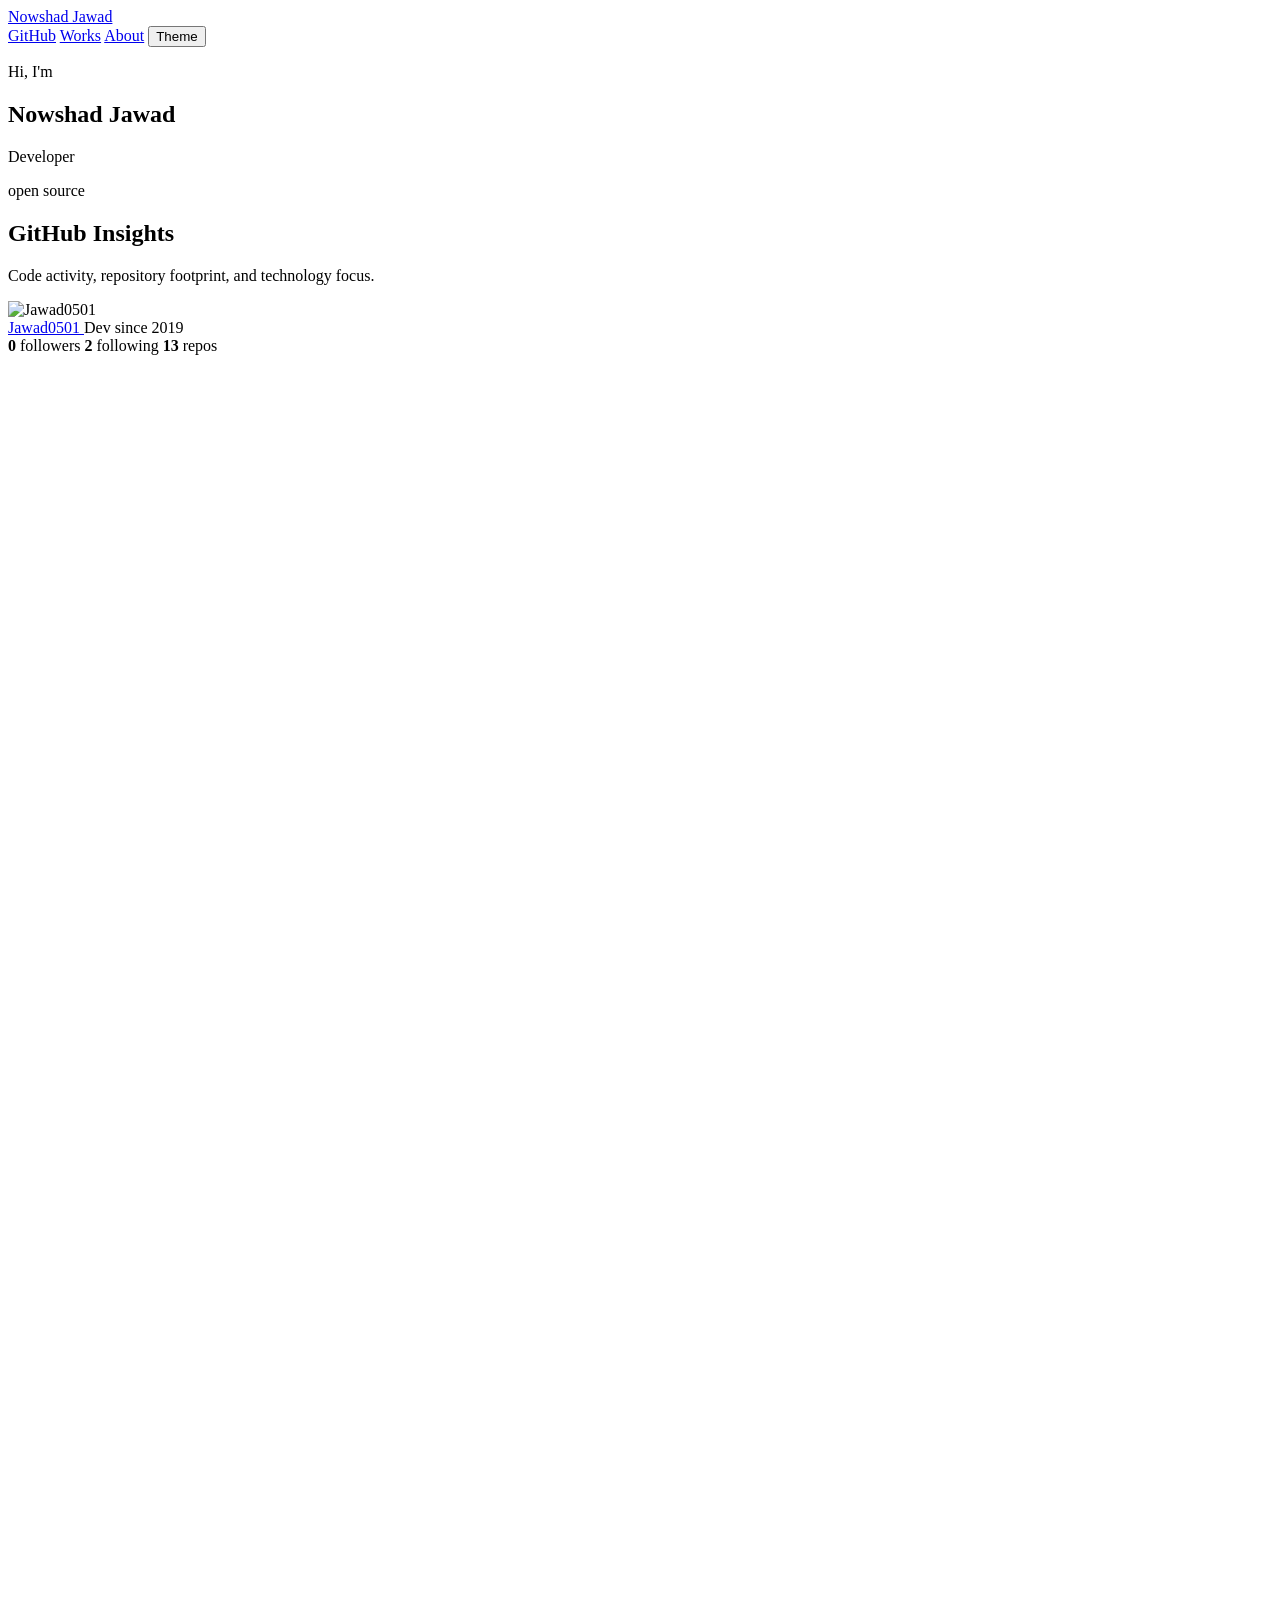
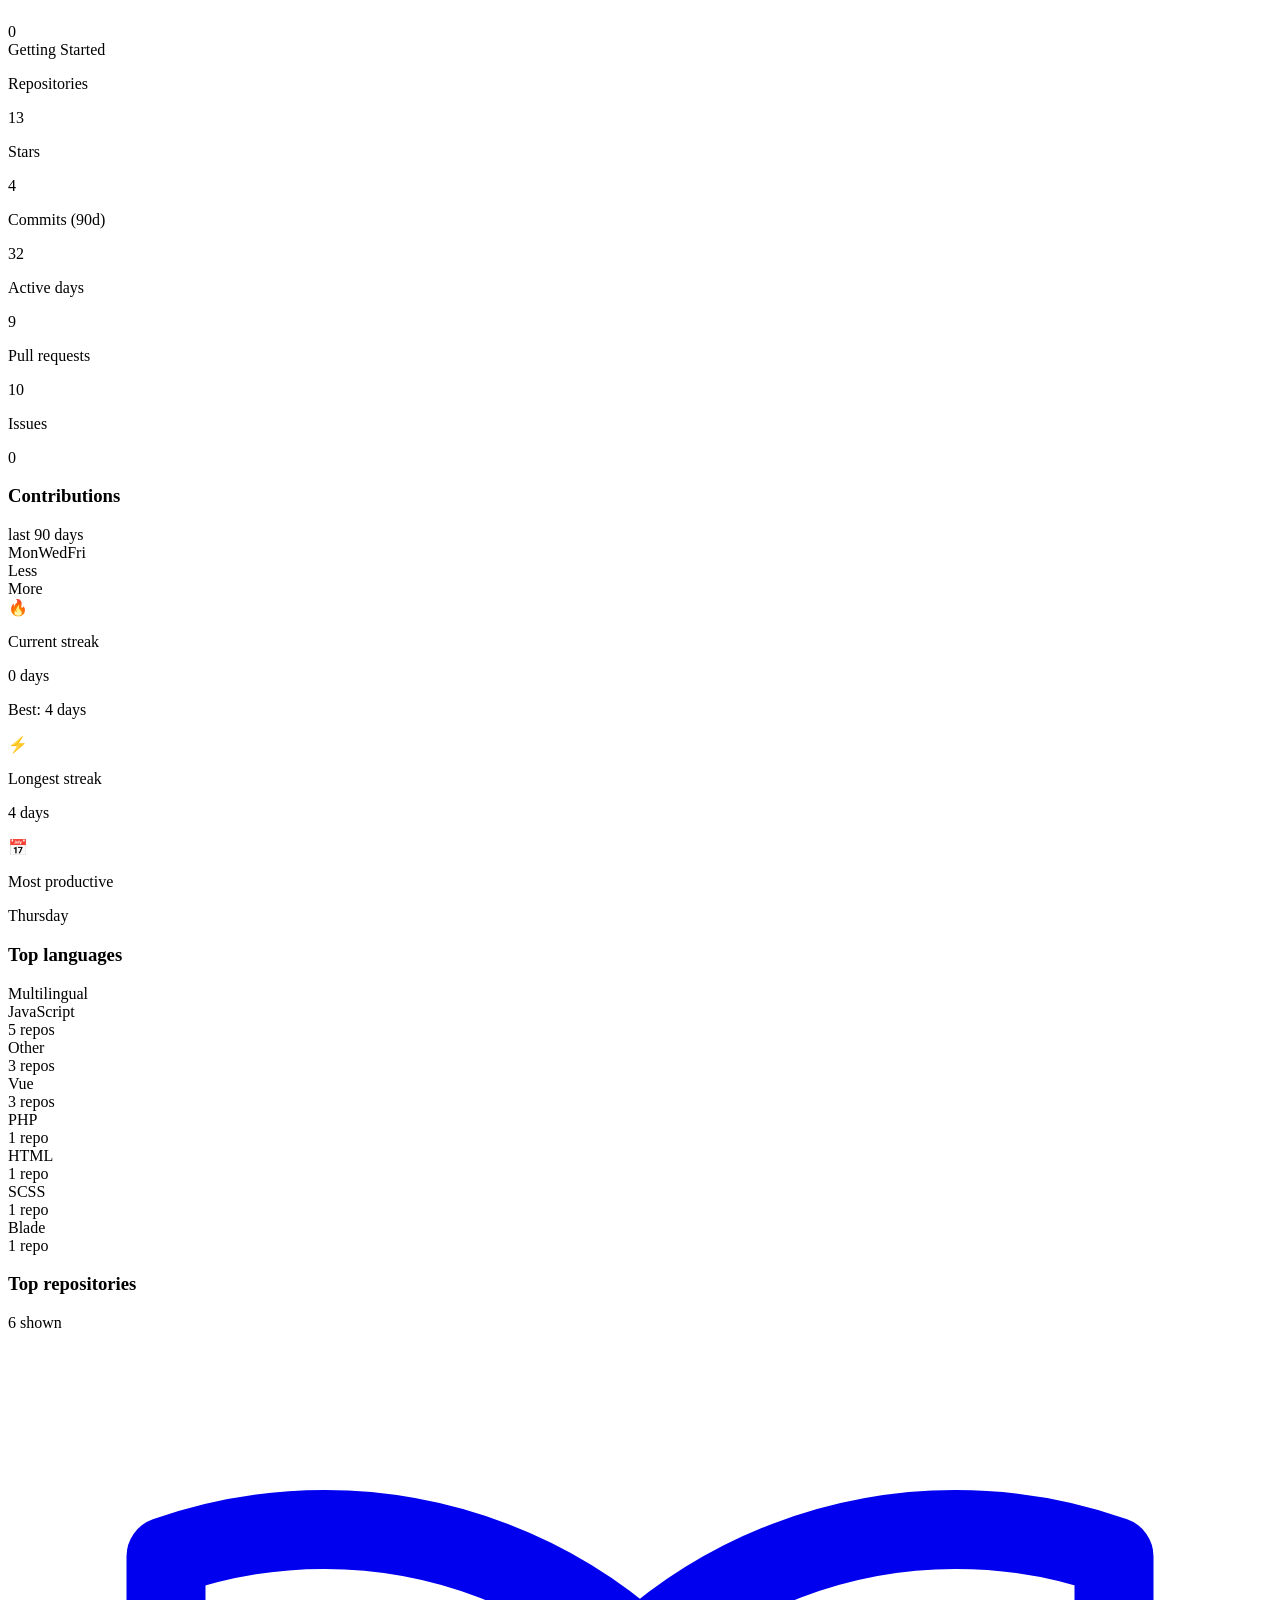
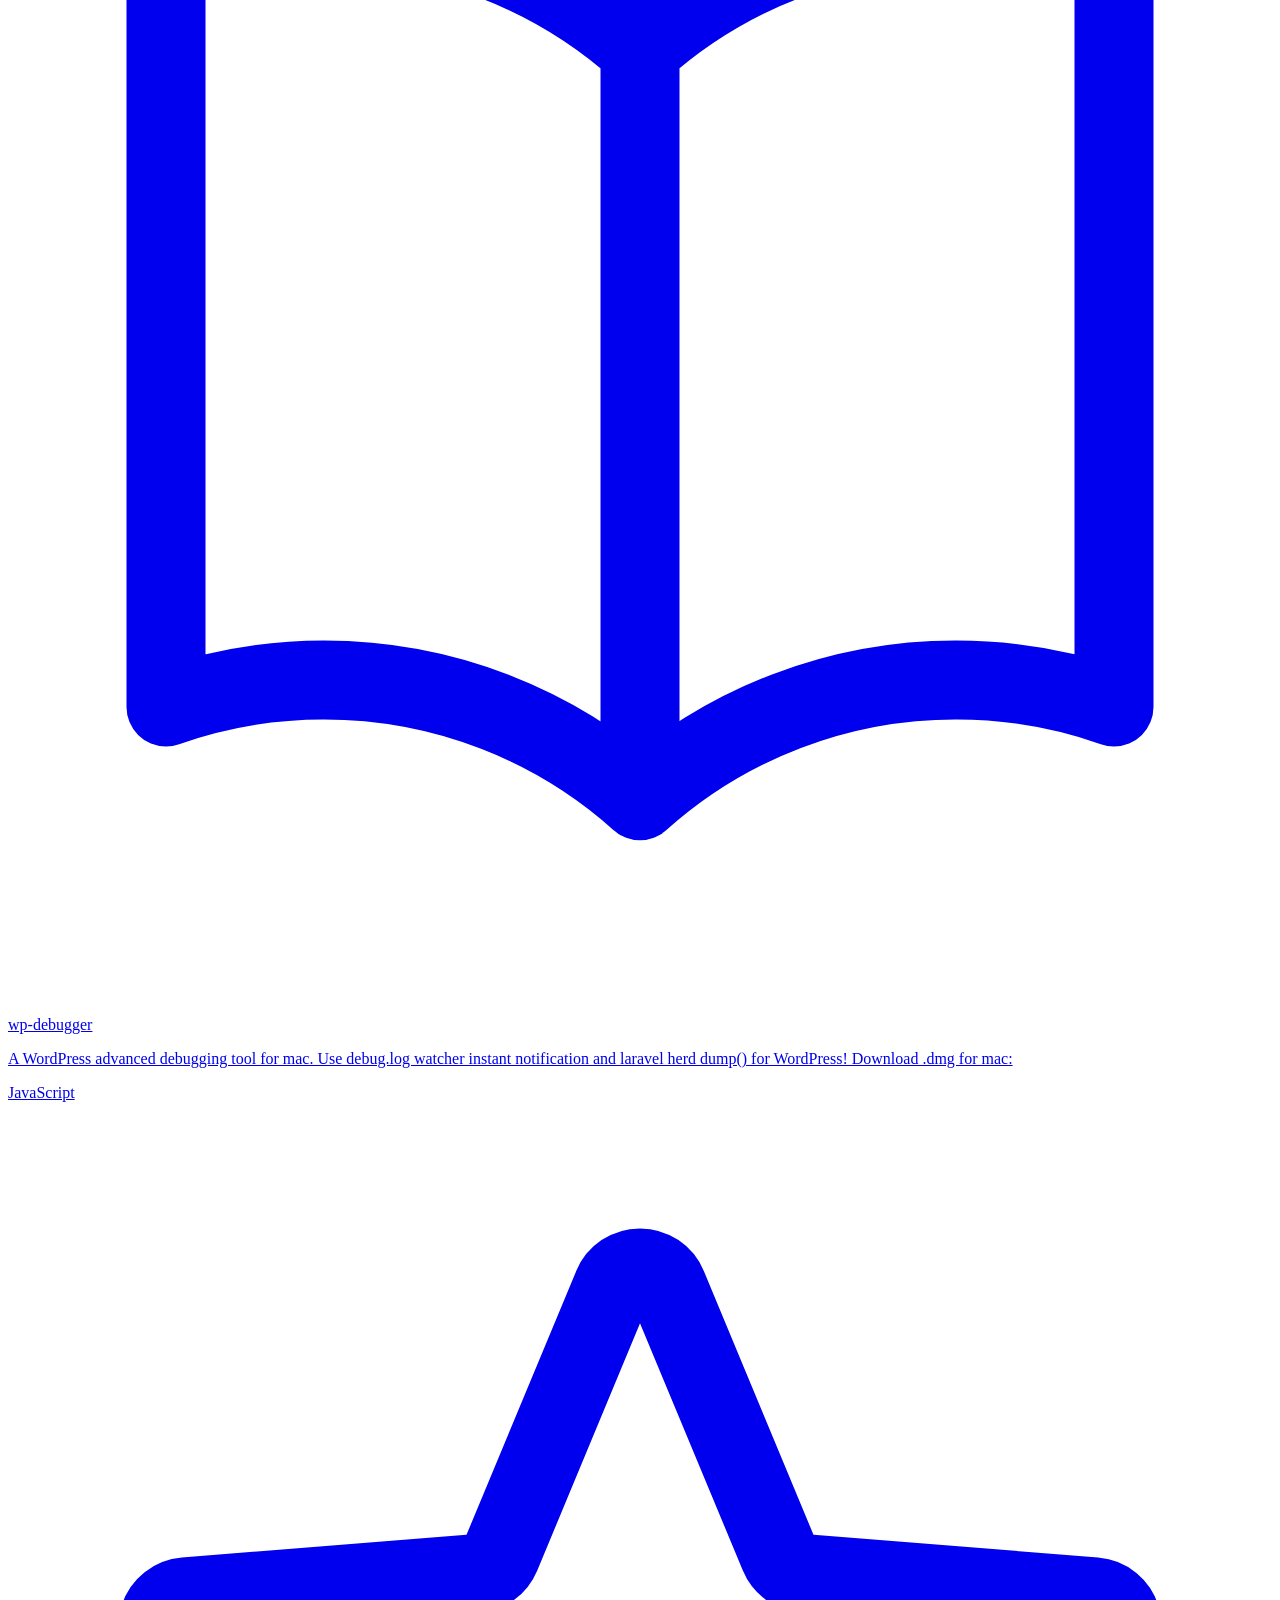
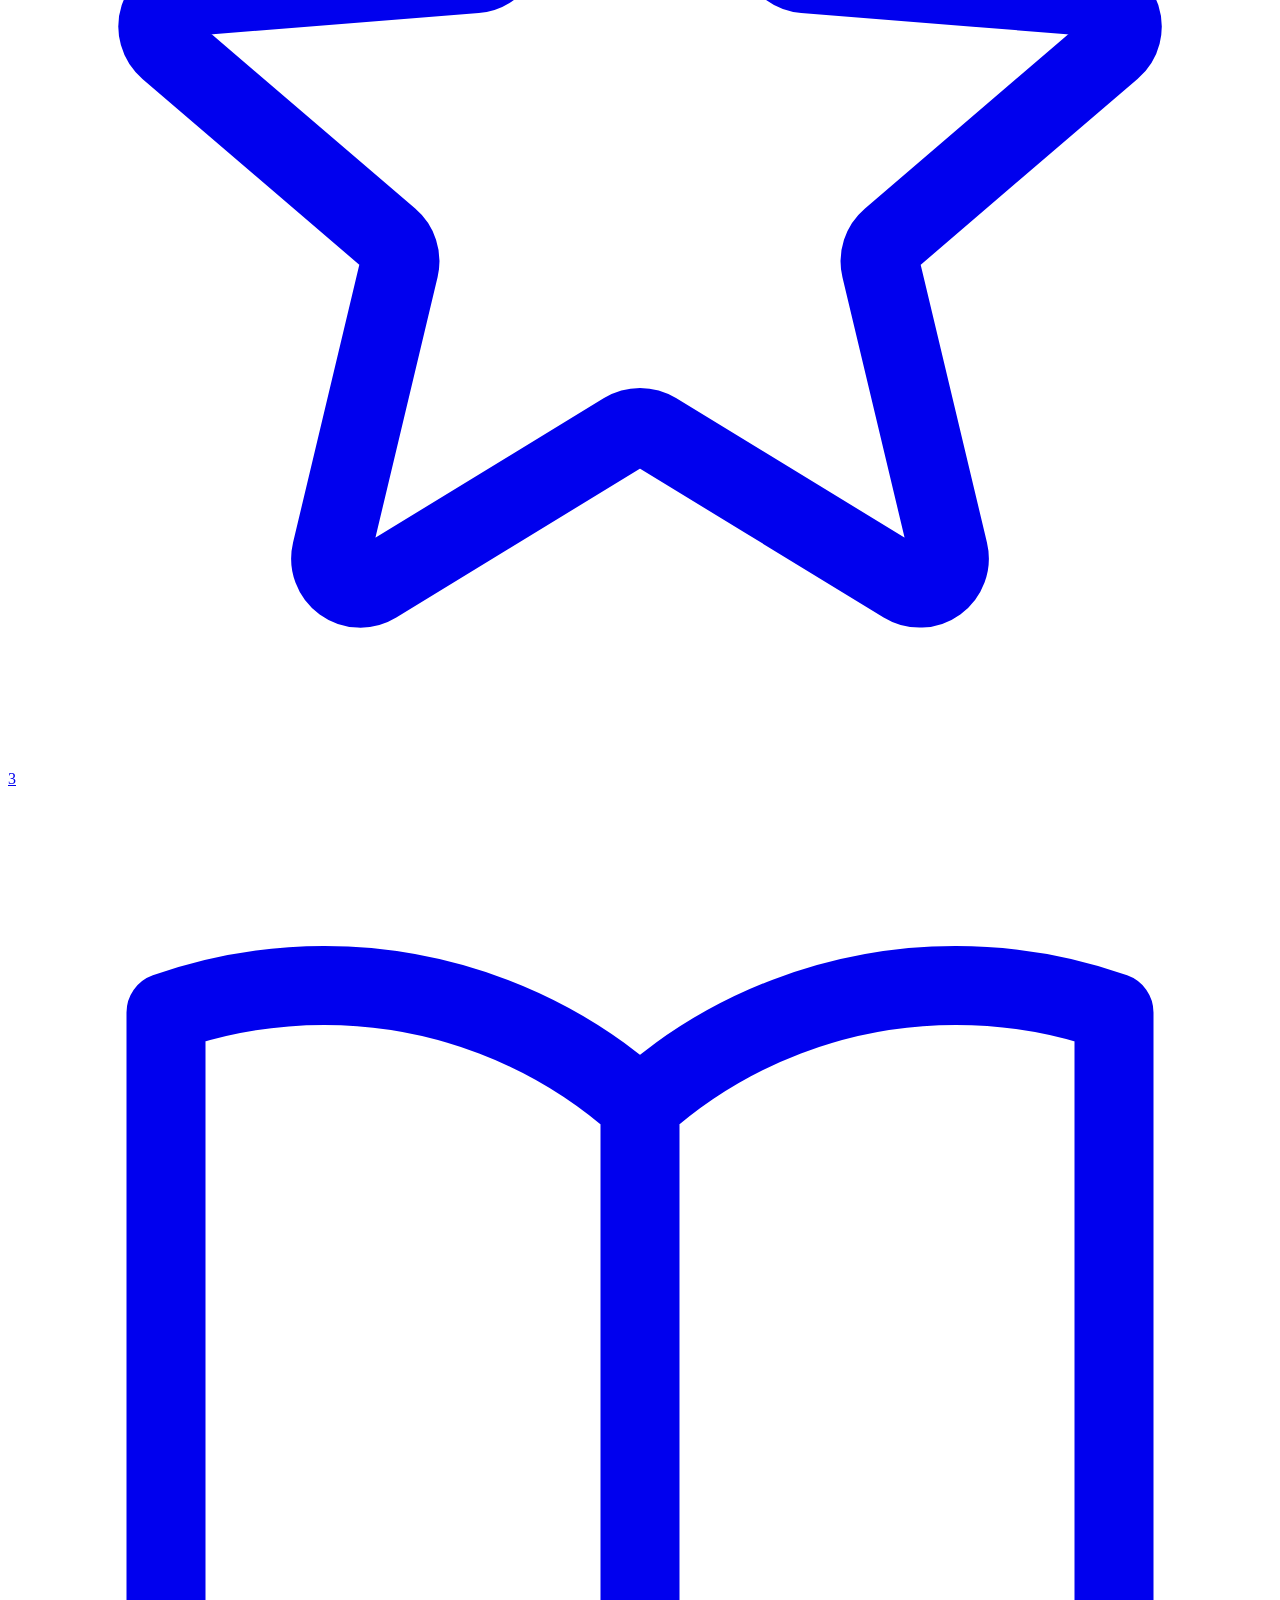
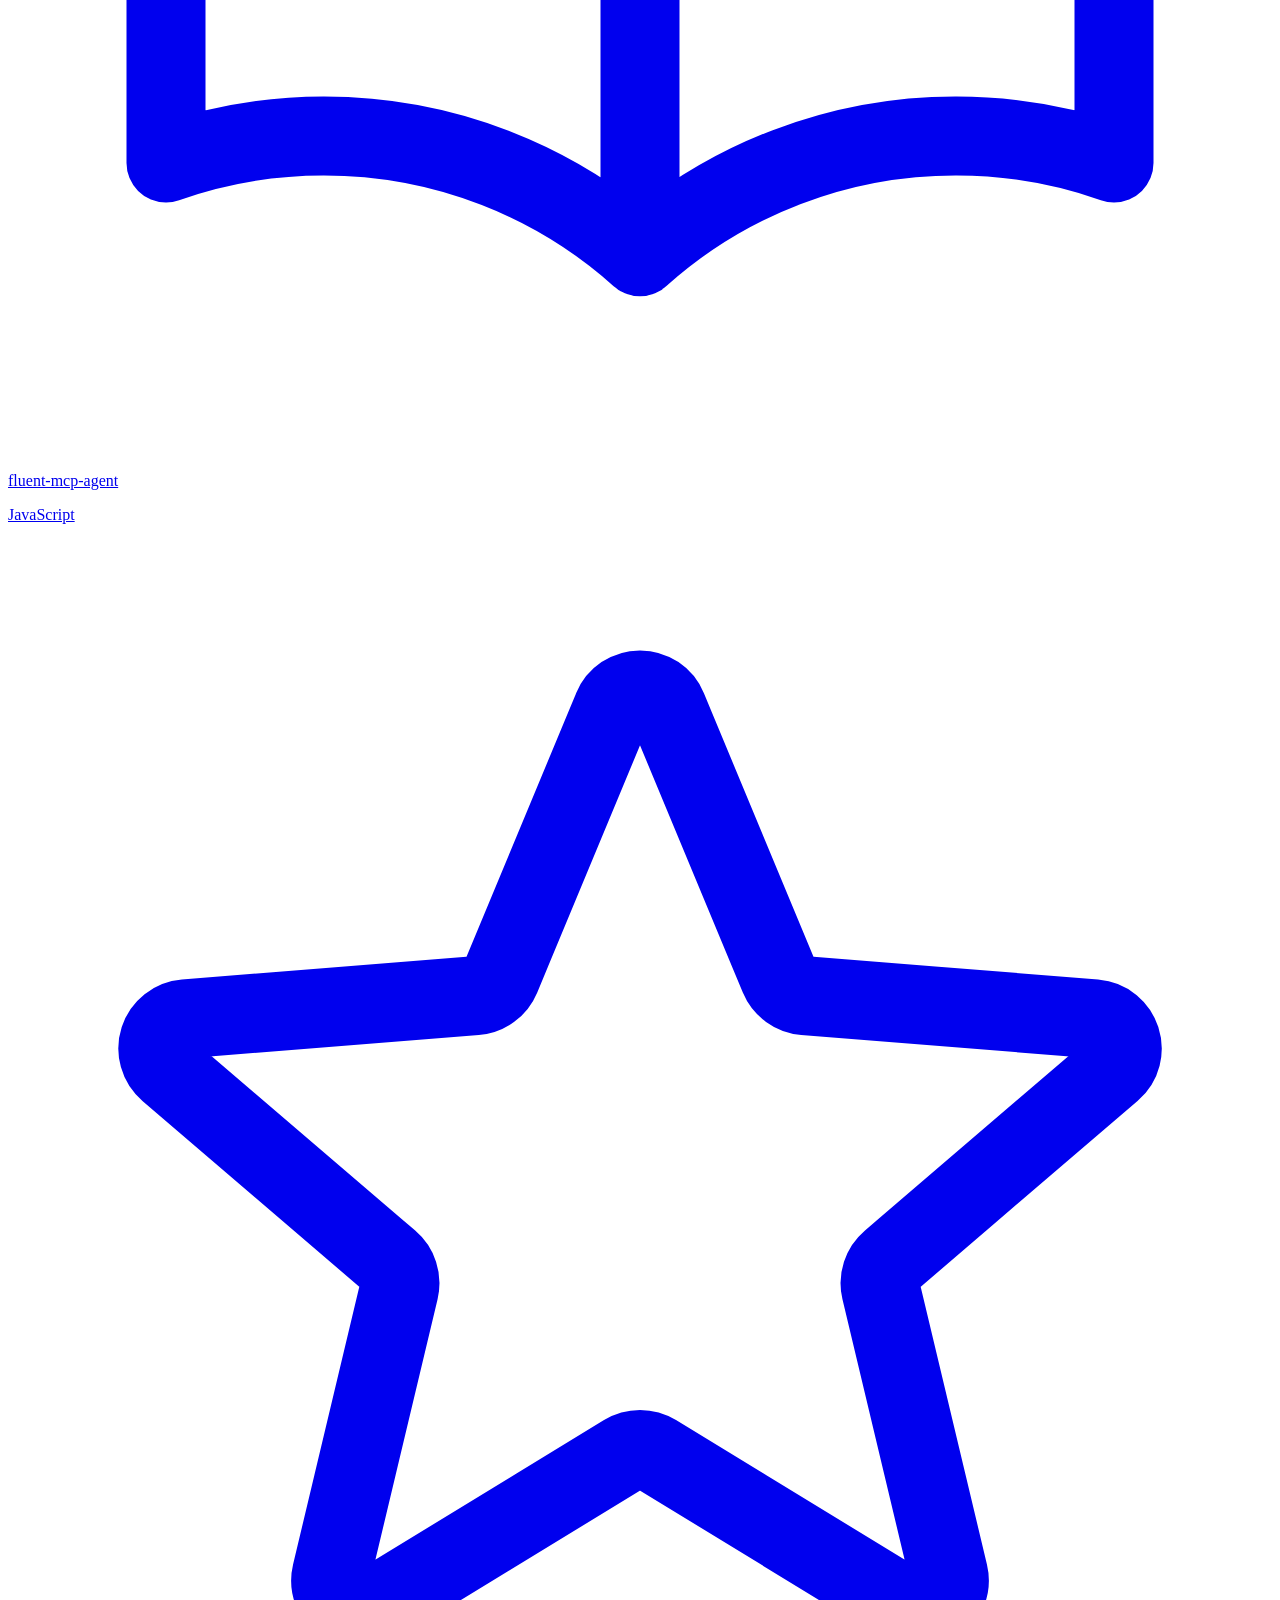
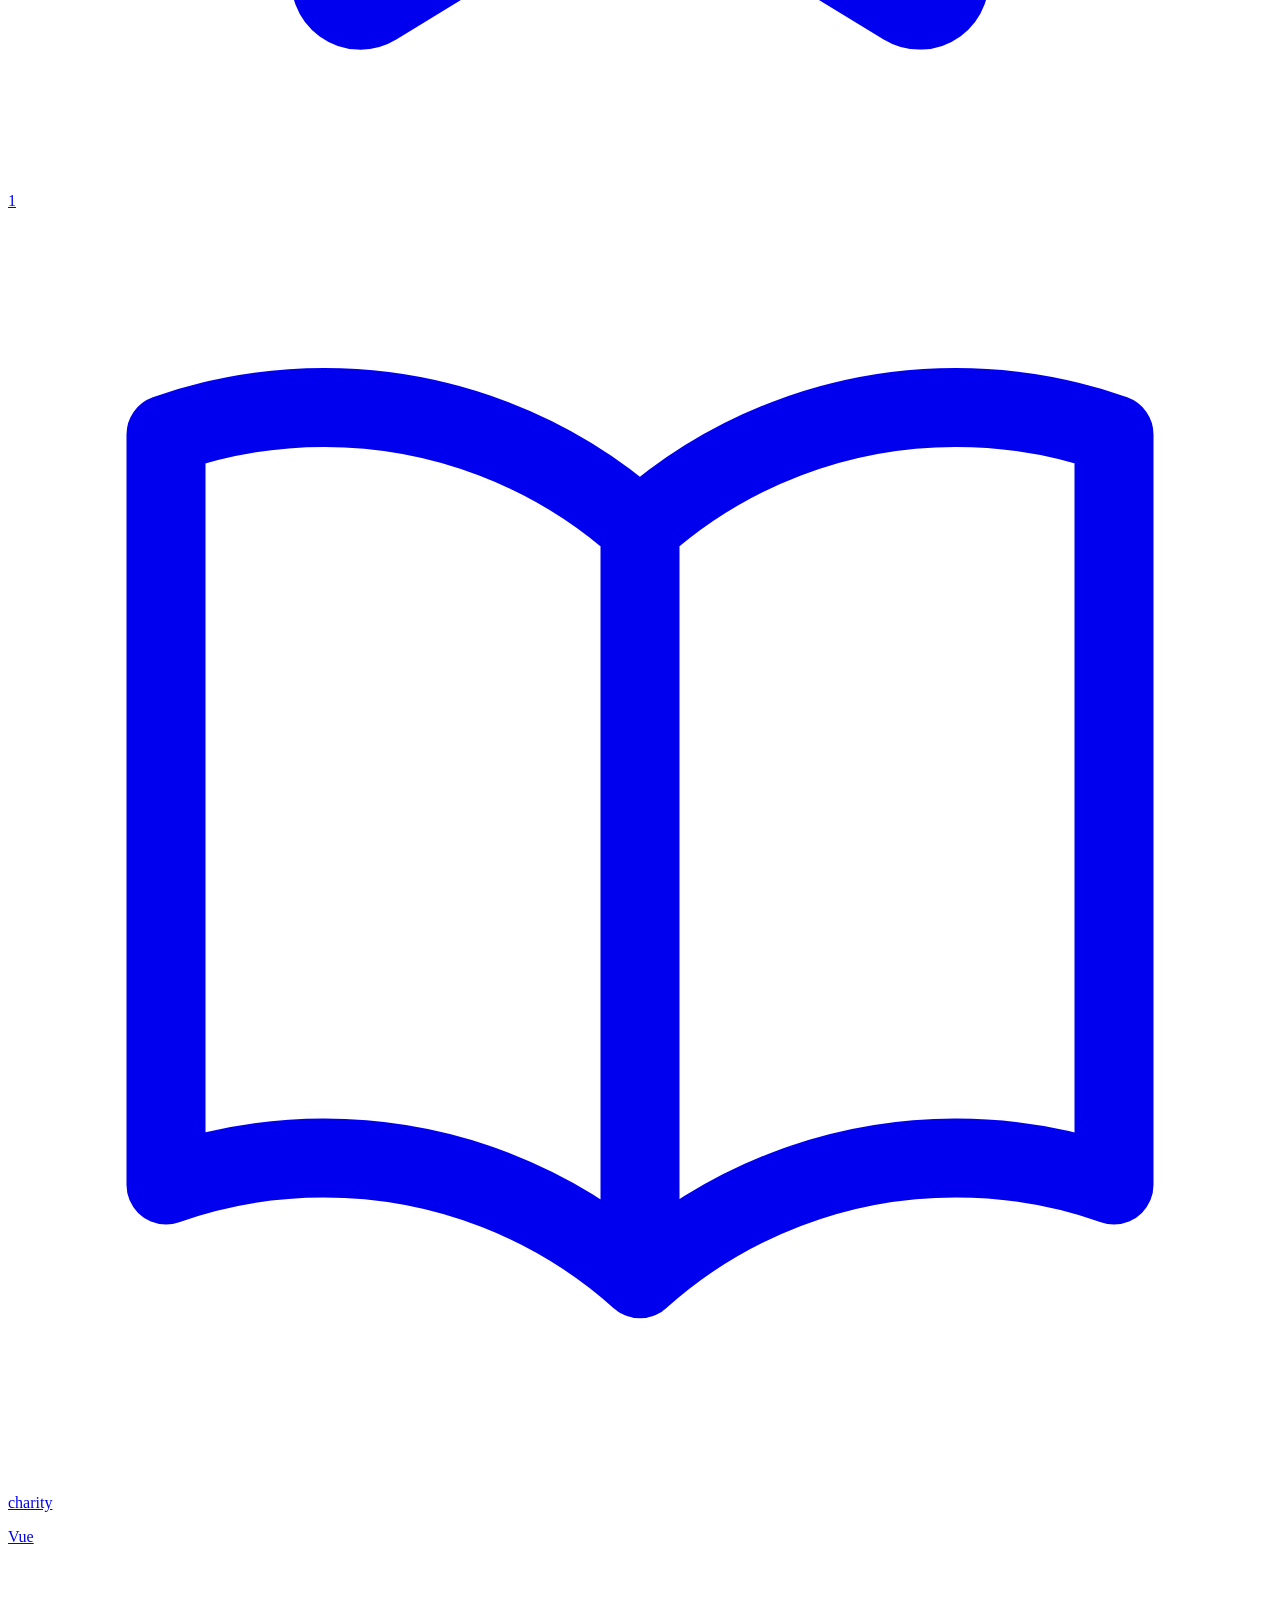
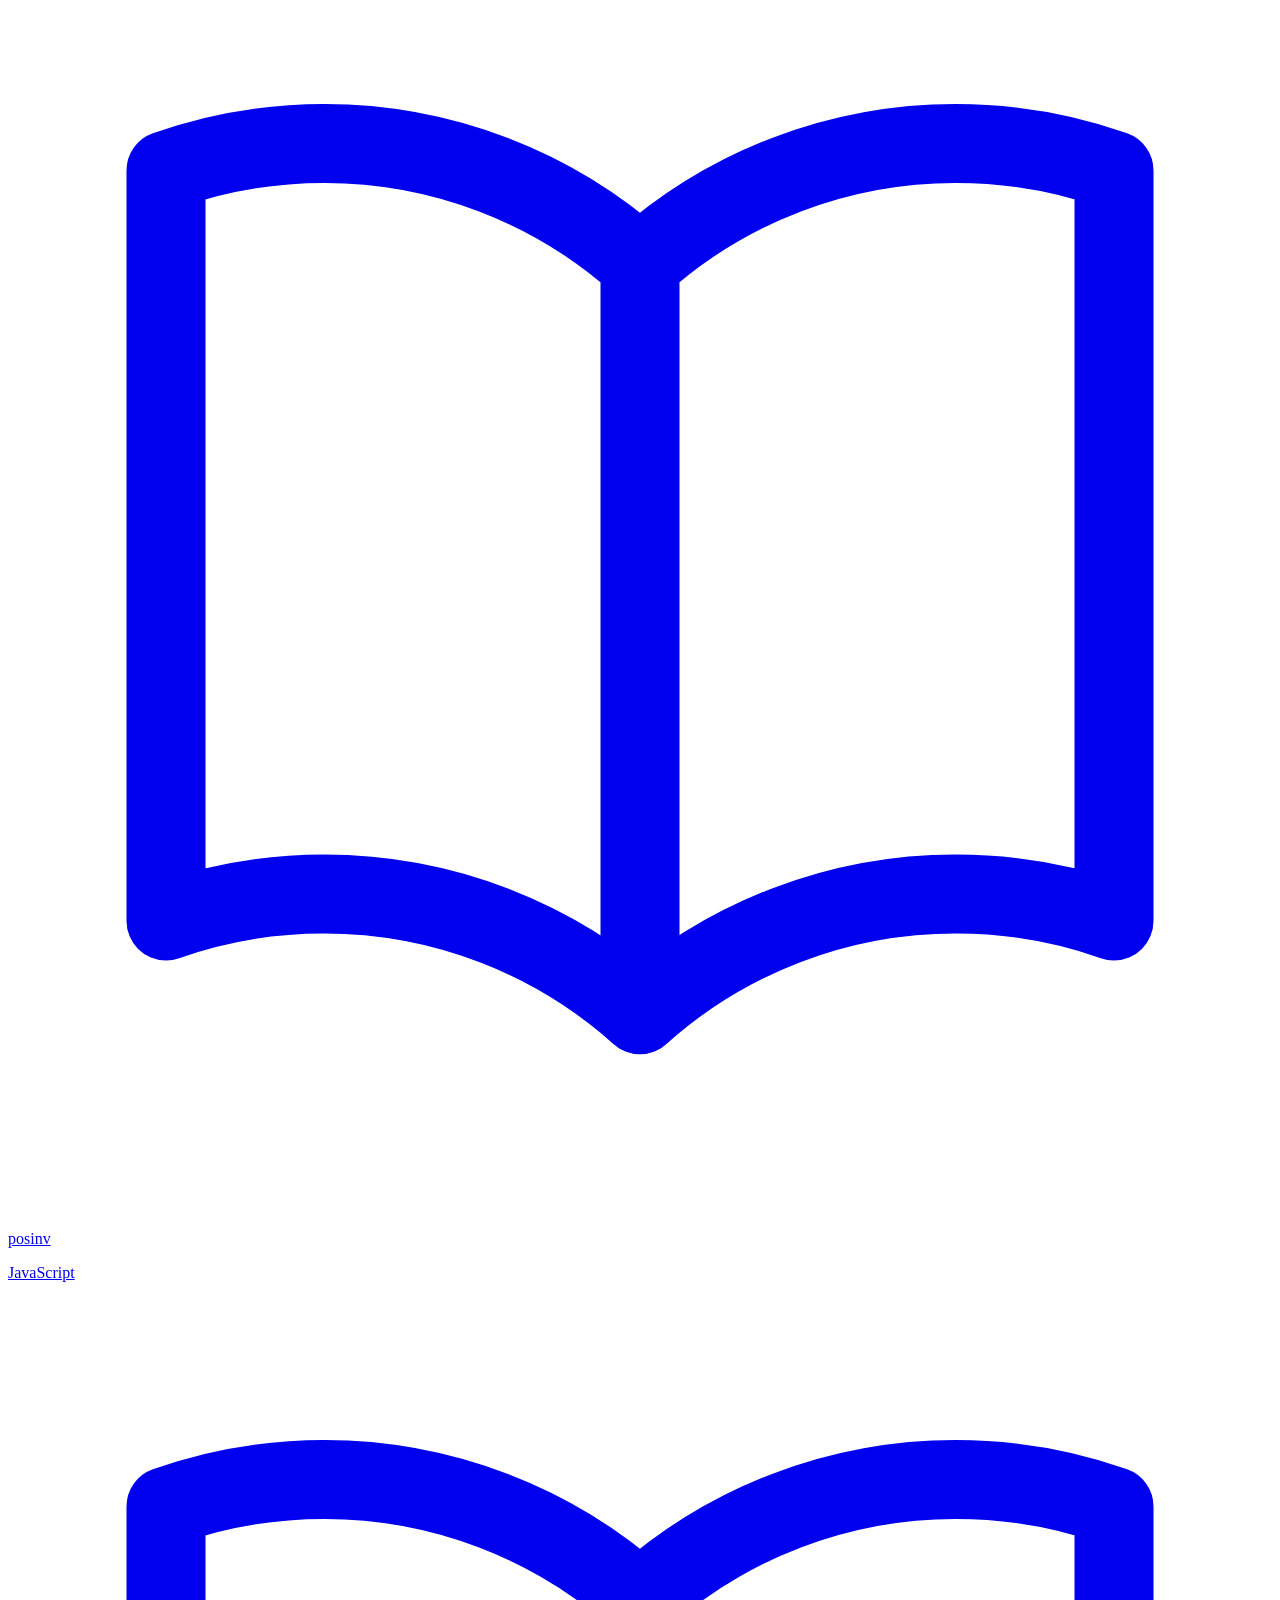
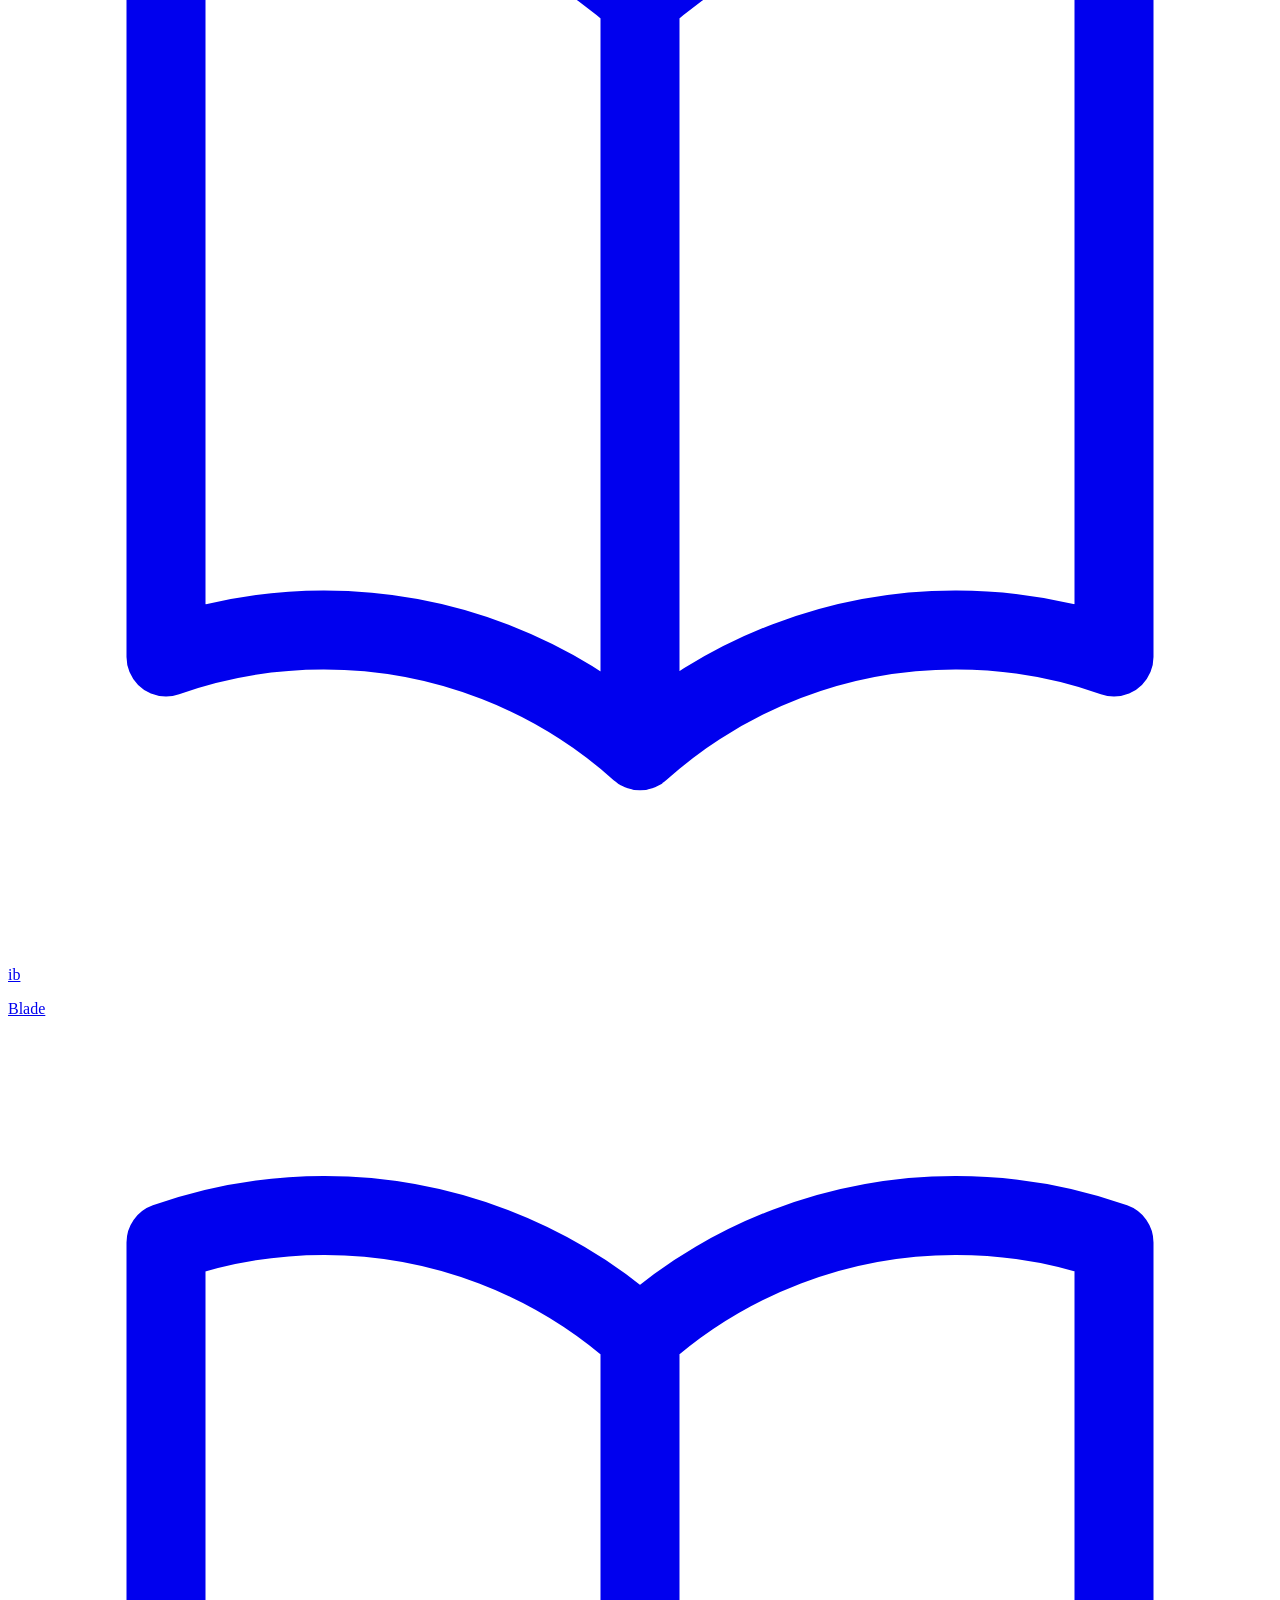
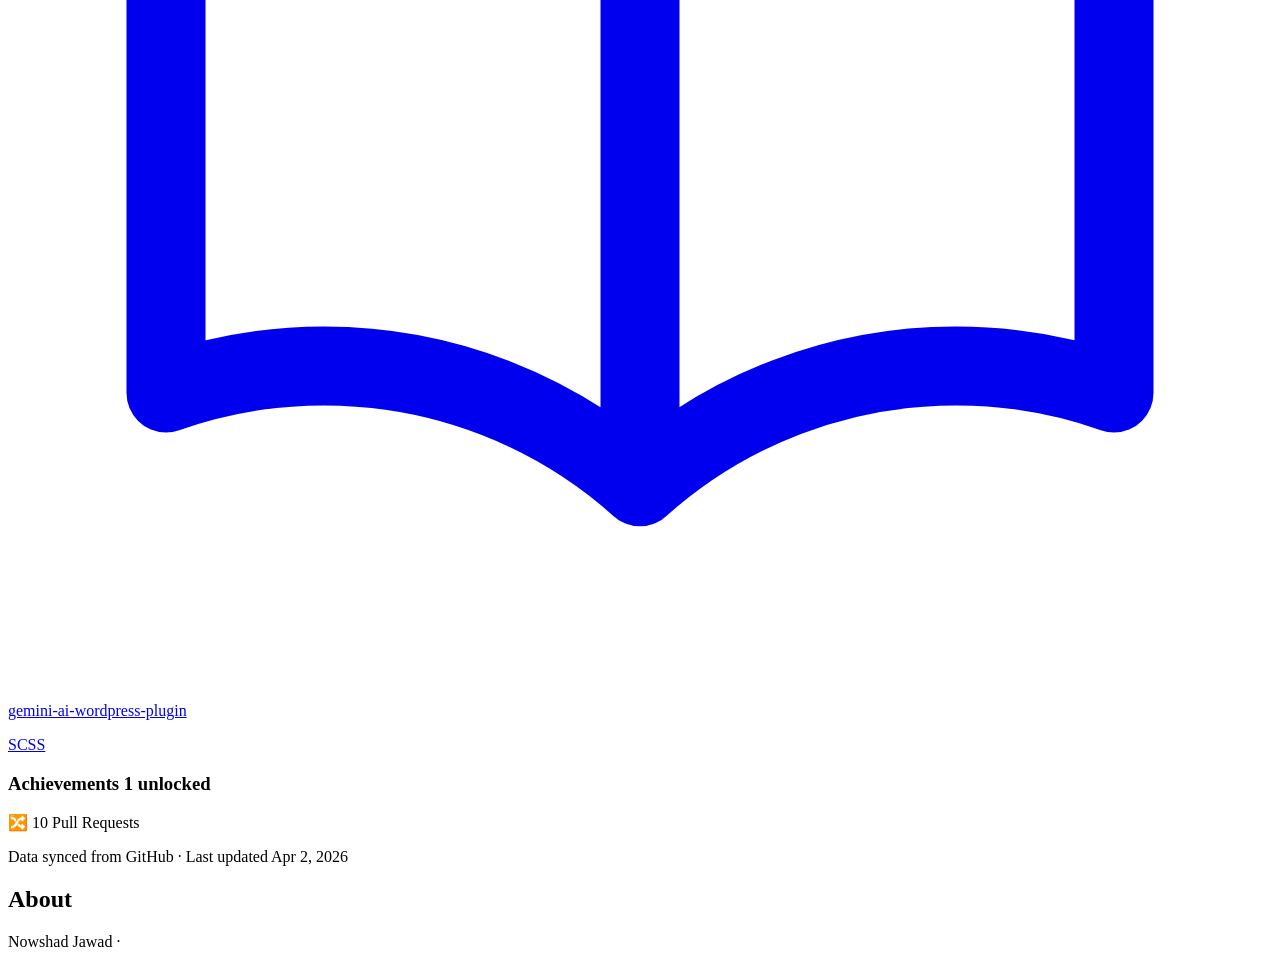
==== index.html @ ad48bcc2 "Update portfolio static export" ====
<!DOCTYPE html>
<html lang="en" class="h-full">
<head>
    <meta charset="utf-8">
    <meta name="viewport" content="width=device-width, initial-scale=1">
    <title>Nowshad Jawad — Portfolio</title>
    <meta name="description" content="">
    <link rel="preconnect" href="https://fonts.googleapis.com">
    <link rel="preconnect" href="https://fonts.gstatic.com" crossorigin>
    <link href="https://fonts.googleapis.com/css2?family=Inter:wght@400;500;600;700&family=Plus+Jakarta+Sans:wght@600;700;800&display=swap" rel="stylesheet">
    <link rel="preload" as="style" href="http://portfolio.test/build/assets/app-CIQ8ex7H.css" /><link rel="modulepreload" href="http://portfolio.test/build/assets/app-B-rOXCnw.js" /><link rel="stylesheet" href="http://portfolio.test/build/assets/app-CIQ8ex7H.css" /><script type="module" src="http://portfolio.test/build/assets/app-B-rOXCnw.js"></script></head>
<body class="min-h-full bg-background text-text-primary antialiased">
    
    <header class="sticky top-0 z-50 border-b border-border-light/80 bg-white/90 backdrop-blur dark:border-slate-800 dark:bg-slate-900/90">
        <div class="section-container flex items-center justify-between py-4">
            <a href="index.html" class="font-heading font-semibold text-text-primary dark:text-slate-100">Nowshad Jawad</a>
            <nav class="flex flex-wrap items-center justify-end gap-3 sm:gap-5 text-sm font-medium">
                                    <a href="#github" class="text-text-secondary transition-colors hover:text-primary dark:text-slate-400 dark:hover:text-primary-light">GitHub</a>
                                <a href="works.html" class="text-text-secondary transition-colors hover:text-primary dark:text-slate-400 dark:hover:text-primary-light">Works</a>
                <a href="#about" class="text-text-secondary transition-colors hover:text-primary dark:text-slate-400 dark:hover:text-primary-light">About</a>
                                <button type="button" data-theme-toggle class="rounded-lg border border-border-light px-2.5 py-1.5 text-xs font-medium text-text-secondary transition-colors hover:border-primary/40 hover:text-primary dark:border-slate-700 dark:text-slate-400">Theme</button>
            </nav>
        </div>
    </header>

    <main>
        
        <section class="section-padding section-container text-center">
            <p class="mono-label uppercase tracking-widest text-primary">Hi, I&#039;m</p>
            <h1 class="page-heading mt-3">
                Nowshad
                <span class="gradient-text">Jawad</span>
            </h1>
            <p class="mt-4 text-lg text-text-secondary dark:text-slate-300 md:text-xl"></p>
            <p class="page-subheading mx-auto mt-4">Developer</p>
        </section>

        
        
        
                <section id="github" class="section-dim">
            <div class="section-container py-16 md:py-24 space-y-8">
                
                <div class="flex items-center gap-3 mb-2">
                    <span class="h-px flex-1 max-w-8 bg-primary"></span>
                    <span class="mono-label uppercase tracking-widest text-primary font-medium">open source</span>
                </div>
                <div class="mb-4">
                    <h2 class="font-heading text-3xl md:text-4xl font-bold text-text-primary dark:text-white tracking-tight">GitHub Insights</h2>
                    <p class="mt-2 text-text-secondary dark:text-slate-400 text-base max-w-2xl leading-relaxed">
                        Code activity, repository footprint, and technology focus.
                    </p>
                </div>

                
                                    <div class="card">
                        <div class="flex flex-col sm:flex-row items-start gap-6">
    <div class="flex items-start gap-5 flex-1 min-w-0">
                    <img src="https://avatars.githubusercontent.com/u/59194549?v=4" alt="Jawad0501"
                 class="w-20 h-20 rounded-2xl ring-2 ring-border-light dark:ring-slate-700 object-cover shrink-0">
                <div class="min-w-0 flex-1">
            <div class="flex items-center gap-3 flex-wrap">
                <a href="https://github.com/Jawad0501" target="_blank" rel="noopener noreferrer"
                   class="font-heading text-xl font-bold text-text-primary dark:text-white hover:text-primary dark:hover:text-primary-light transition-colors">
                    Jawad0501
                </a>
                                    <span class="badge bg-background-secondary dark:bg-slate-800 border border-border-light dark:border-slate-700 text-text-muted font-mono">
                        Dev since 2019
                    </span>
                            </div>
                        <div class="flex flex-wrap items-center gap-4 mt-3 text-sm text-text-secondary dark:text-slate-400">
                <span><strong class="text-text-primary dark:text-white">0</strong> followers</span>
                <span><strong class="text-text-primary dark:text-white">2</strong> following</span>
                <span><strong class="text-text-primary dark:text-white">13</strong> repos</span>
            </div>
        </div>
    </div>

    
            <div class="shrink-0 flex flex-col items-center text-center">
            <div class="relative w-20 h-20" x-data="devScoreRing(6)">
                <svg class="w-20 h-20 -rotate-90" viewBox="0 0 80 80">
                    <circle cx="40" cy="40" r="34" fill="none" stroke-width="5" class="stroke-slate-200 dark:stroke-slate-800" />
                    <circle cx="40" cy="40" r="34" fill="none" stroke-width="5"
                            stroke-linecap="round"
                            class="transition-all duration-1000 stroke-slate-400"
                            :stroke-dasharray="dashArray" />
                </svg>
                <div class="absolute inset-0 flex items-center justify-center">
                    <span class="font-heading text-lg font-bold text-slate-400" x-text="displayScore">0</span>
                </div>
            </div>
            <span class="text-[10px] font-semibold mt-1 text-text-muted">
                Getting Started
            </span>
        </div>
    </div>
                    </div>
                
                
                                    <div class="grid gap-3 grid-cols-2 sm:grid-cols-3 lg:grid-cols-6">
    <div class="stat-card">
        <p class="stat-label">Repositories</p>
        <p class="stat-value">13</p>
    </div>
    <div class="stat-card">
        <p class="stat-label">Stars</p>
        <p class="stat-value text-amber-500 dark:text-amber-400">4</p>
    </div>
    <div class="stat-card">
        <p class="stat-label">Commits (90d)</p>
        <p class="stat-value text-emerald-500 dark:text-emerald-400">32</p>
    </div>
    <div class="stat-card">
        <p class="stat-label">Active days</p>
        <p class="stat-value text-blue-500 dark:text-blue-400">9</p>
    </div>
    <div class="stat-card">
        <p class="stat-label">Pull requests</p>
        <p class="stat-value text-teal-500 dark:text-teal-400">10</p>
    </div>
    <div class="stat-card">
        <p class="stat-label">Issues</p>
        <p class="stat-value text-rose-500 dark:text-rose-400">0</p>
    </div>
</div>
                
                
                                    <div class="card !p-5">
                        <div x-data="heatmapGrid(JSON.parse('[{\u0022day\u0022:\u00222026-01-03\u0022,\u0022commits\u0022:1,\u0022pushes\u0022:1},{\u0022day\u0022:\u00222026-01-04\u0022,\u0022commits\u0022:0,\u0022pushes\u0022:0},{\u0022day\u0022:\u00222026-01-05\u0022,\u0022commits\u0022:0,\u0022pushes\u0022:0},{\u0022day\u0022:\u00222026-01-06\u0022,\u0022commits\u0022:0,\u0022pushes\u0022:0},{\u0022day\u0022:\u00222026-01-07\u0022,\u0022commits\u0022:0,\u0022pushes\u0022:0},{\u0022day\u0022:\u00222026-01-08\u0022,\u0022commits\u0022:0,\u0022pushes\u0022:0},{\u0022day\u0022:\u00222026-01-09\u0022,\u0022commits\u0022:0,\u0022pushes\u0022:0},{\u0022day\u0022:\u00222026-01-10\u0022,\u0022commits\u0022:0,\u0022pushes\u0022:0},{\u0022day\u0022:\u00222026-01-11\u0022,\u0022commits\u0022:0,\u0022pushes\u0022:0},{\u0022day\u0022:\u00222026-01-12\u0022,\u0022commits\u0022:0,\u0022pushes\u0022:0},{\u0022day\u0022:\u00222026-01-13\u0022,\u0022commits\u0022:0,\u0022pushes\u0022:0},{\u0022day\u0022:\u00222026-01-14\u0022,\u0022commits\u0022:0,\u0022pushes\u0022:0},{\u0022day\u0022:\u00222026-01-15\u0022,\u0022commits\u0022:0,\u0022pushes\u0022:0},{\u0022day\u0022:\u00222026-01-16\u0022,\u0022commits\u0022:1,\u0022pushes\u0022:1},{\u0022day\u0022:\u00222026-01-17\u0022,\u0022commits\u0022:0,\u0022pushes\u0022:0},{\u0022day\u0022:\u00222026-01-18\u0022,\u0022commits\u0022:0,\u0022pushes\u0022:0},{\u0022day\u0022:\u00222026-01-19\u0022,\u0022commits\u0022:0,\u0022pushes\u0022:0},{\u0022day\u0022:\u00222026-01-20\u0022,\u0022commits\u0022:0,\u0022pushes\u0022:0},{\u0022day\u0022:\u00222026-01-21\u0022,\u0022commits\u0022:0,\u0022pushes\u0022:0},{\u0022day\u0022:\u00222026-01-22\u0022,\u0022commits\u0022:0,\u0022pushes\u0022:0},{\u0022day\u0022:\u00222026-01-23\u0022,\u0022commits\u0022:0,\u0022pushes\u0022:0},{\u0022day\u0022:\u00222026-01-24\u0022,\u0022commits\u0022:0,\u0022pushes\u0022:0},{\u0022day\u0022:\u00222026-01-25\u0022,\u0022commits\u0022:0,\u0022pushes\u0022:0},{\u0022day\u0022:\u00222026-01-26\u0022,\u0022commits\u0022:0,\u0022pushes\u0022:0},{\u0022day\u0022:\u00222026-01-27\u0022,\u0022commits\u0022:0,\u0022pushes\u0022:0},{\u0022day\u0022:\u00222026-01-28\u0022,\u0022commits\u0022:0,\u0022pushes\u0022:0},{\u0022day\u0022:\u00222026-01-29\u0022,\u0022commits\u0022:0,\u0022pushes\u0022:0},{\u0022day\u0022:\u00222026-01-30\u0022,\u0022commits\u0022:6,\u0022pushes\u0022:1},{\u0022day\u0022:\u00222026-01-31\u0022,\u0022commits\u0022:0,\u0022pushes\u0022:0},{\u0022day\u0022:\u00222026-02-01\u0022,\u0022commits\u0022:2,\u0022pushes\u0022:1},{\u0022day\u0022:\u00222026-02-02\u0022,\u0022commits\u0022:0,\u0022pushes\u0022:0},{\u0022day\u0022:\u00222026-02-03\u0022,\u0022commits\u0022:0,\u0022pushes\u0022:0},{\u0022day\u0022:\u00222026-02-04\u0022,\u0022commits\u0022:0,\u0022pushes\u0022:0},{\u0022day\u0022:\u00222026-02-05\u0022,\u0022commits\u0022:0,\u0022pushes\u0022:0},{\u0022day\u0022:\u00222026-02-06\u0022,\u0022commits\u0022:0,\u0022pushes\u0022:0},{\u0022day\u0022:\u00222026-02-07\u0022,\u0022commits\u0022:0,\u0022pushes\u0022:0},{\u0022day\u0022:\u00222026-02-08\u0022,\u0022commits\u0022:0,\u0022pushes\u0022:0},{\u0022day\u0022:\u00222026-02-09\u0022,\u0022commits\u0022:0,\u0022pushes\u0022:0},{\u0022day\u0022:\u00222026-02-10\u0022,\u0022commits\u0022:0,\u0022pushes\u0022:0},{\u0022day\u0022:\u00222026-02-11\u0022,\u0022commits\u0022:0,\u0022pushes\u0022:0},{\u0022day\u0022:\u00222026-02-12\u0022,\u0022commits\u0022:0,\u0022pushes\u0022:0},{\u0022day\u0022:\u00222026-02-13\u0022,\u0022commits\u0022:0,\u0022pushes\u0022:0},{\u0022day\u0022:\u00222026-02-14\u0022,\u0022commits\u0022:0,\u0022pushes\u0022:0},{\u0022day\u0022:\u00222026-02-15\u0022,\u0022commits\u0022:0,\u0022pushes\u0022:0},{\u0022day\u0022:\u00222026-02-16\u0022,\u0022commits\u0022:0,\u0022pushes\u0022:0},{\u0022day\u0022:\u00222026-02-17\u0022,\u0022commits\u0022:0,\u0022pushes\u0022:0},{\u0022day\u0022:\u00222026-02-18\u0022,\u0022commits\u0022:0,\u0022pushes\u0022:0},{\u0022day\u0022:\u00222026-02-19\u0022,\u0022commits\u0022:0,\u0022pushes\u0022:0},{\u0022day\u0022:\u00222026-02-20\u0022,\u0022commits\u0022:0,\u0022pushes\u0022:0},{\u0022day\u0022:\u00222026-02-21\u0022,\u0022commits\u0022:0,\u0022pushes\u0022:0},{\u0022day\u0022:\u00222026-02-22\u0022,\u0022commits\u0022:0,\u0022pushes\u0022:0},{\u0022day\u0022:\u00222026-02-23\u0022,\u0022commits\u0022:0,\u0022pushes\u0022:0},{\u0022day\u0022:\u00222026-02-24\u0022,\u0022commits\u0022:0,\u0022pushes\u0022:0},{\u0022day\u0022:\u00222026-02-25\u0022,\u0022commits\u0022:0,\u0022pushes\u0022:0},{\u0022day\u0022:\u00222026-02-26\u0022,\u0022commits\u0022:0,\u0022pushes\u0022:0},{\u0022day\u0022:\u00222026-02-27\u0022,\u0022commits\u0022:0,\u0022pushes\u0022:0},{\u0022day\u0022:\u00222026-02-28\u0022,\u0022commits\u0022:0,\u0022pushes\u0022:0},{\u0022day\u0022:\u00222026-03-01\u0022,\u0022commits\u0022:0,\u0022pushes\u0022:0},{\u0022day\u0022:\u00222026-03-02\u0022,\u0022commits\u0022:0,\u0022pushes\u0022:0},{\u0022day\u0022:\u00222026-03-03\u0022,\u0022commits\u0022:0,\u0022pushes\u0022:0},{\u0022day\u0022:\u00222026-03-04\u0022,\u0022commits\u0022:0,\u0022pushes\u0022:0},{\u0022day\u0022:\u00222026-03-05\u0022,\u0022commits\u0022:0,\u0022pushes\u0022:0},{\u0022day\u0022:\u00222026-03-06\u0022,\u0022commits\u0022:0,\u0022pushes\u0022:0},{\u0022day\u0022:\u00222026-03-07\u0022,\u0022commits\u0022:0,\u0022pushes\u0022:0},{\u0022day\u0022:\u00222026-03-08\u0022,\u0022commits\u0022:0,\u0022pushes\u0022:0},{\u0022day\u0022:\u00222026-03-09\u0022,\u0022commits\u0022:0,\u0022pushes\u0022:0},{\u0022day\u0022:\u00222026-03-10\u0022,\u0022commits\u0022:0,\u0022pushes\u0022:0},{\u0022day\u0022:\u00222026-03-11\u0022,\u0022commits\u0022:8,\u0022pushes\u0022:1},{\u0022day\u0022:\u00222026-03-12\u0022,\u0022commits\u0022:0,\u0022pushes\u0022:0},{\u0022day\u0022:\u00222026-03-13\u0022,\u0022commits\u0022:0,\u0022pushes\u0022:0},{\u0022day\u0022:\u00222026-03-14\u0022,\u0022commits\u0022:0,\u0022pushes\u0022:0},{\u0022day\u0022:\u00222026-03-15\u0022,\u0022commits\u0022:0,\u0022pushes\u0022:0},{\u0022day\u0022:\u00222026-03-16\u0022,\u0022commits\u0022:0,\u0022pushes\u0022:0},{\u0022day\u0022:\u00222026-03-17\u0022,\u0022commits\u0022:0,\u0022pushes\u0022:0},{\u0022day\u0022:\u00222026-03-18\u0022,\u0022commits\u0022:3,\u0022pushes\u0022:1},{\u0022day\u0022:\u00222026-03-19\u0022,\u0022commits\u0022:0,\u0022pushes\u0022:0},{\u0022day\u0022:\u00222026-03-20\u0022,\u0022commits\u0022:0,\u0022pushes\u0022:0},{\u0022day\u0022:\u00222026-03-21\u0022,\u0022commits\u0022:8,\u0022pushes\u0022:1},{\u0022day\u0022:\u00222026-03-22\u0022,\u0022commits\u0022:1,\u0022pushes\u0022:1},{\u0022day\u0022:\u00222026-03-23\u0022,\u0022commits\u0022:0,\u0022pushes\u0022:0},{\u0022day\u0022:\u00222026-03-24\u0022,\u0022commits\u0022:0,\u0022pushes\u0022:0},{\u0022day\u0022:\u00222026-03-25\u0022,\u0022commits\u0022:0,\u0022pushes\u0022:0},{\u0022day\u0022:\u00222026-03-26\u0022,\u0022commits\u0022:0,\u0022pushes\u0022:0},{\u0022day\u0022:\u00222026-03-27\u0022,\u0022commits\u0022:0,\u0022pushes\u0022:0},{\u0022day\u0022:\u00222026-03-28\u0022,\u0022commits\u0022:0,\u0022pushes\u0022:0},{\u0022day\u0022:\u00222026-03-29\u0022,\u0022commits\u0022:2,\u0022pushes\u0022:1},{\u0022day\u0022:\u00222026-03-30\u0022,\u0022commits\u0022:0,\u0022pushes\u0022:0},{\u0022day\u0022:\u00222026-03-31\u0022,\u0022commits\u0022:0,\u0022pushes\u0022:0},{\u0022day\u0022:\u00222026-04-01\u0022,\u0022commits\u0022:0,\u0022pushes\u0022:0},{\u0022day\u0022:\u00222026-04-02\u0022,\u0022commits\u0022:0,\u0022pushes\u0022:0}]'))">
    <div class="flex items-center justify-between gap-3 mb-4">
        <h3 class="font-heading text-sm font-semibold text-text-primary dark:text-white">Contributions</h3>
        <span class="mono-label">last 90 days</span>
    </div>
    <div class="overflow-x-auto">
        <div class="min-w-[480px]">
            <div class="flex items-end gap-[3px] mb-1 pl-7">
                <template x-for="(label, idx) in monthLabels" :key="'m'+idx">
                    <div class="w-3 text-[10px] text-text-muted dark:text-slate-500 truncate" x-text="label"></div>
                </template>
            </div>
            <div class="flex gap-2">
                <div class="grid grid-rows-7 gap-[3px] text-[10px] text-text-muted dark:text-slate-500 pt-[2px]">
                    <span></span><span>Mon</span><span></span><span>Wed</span><span></span><span>Fri</span><span></span>
                </div>
                <div class="flex gap-[3px]">
                    <template x-for="(week, wIdx) in weeks" :key="'w'+wIdx">
                        <div class="grid grid-rows-7 gap-[3px]">
                            <template x-for="day in week" :key="day.day">
                                <div class="heatmap-cell"
                                     :class="day.inRange ? heatClass(day.commits) : 'bg-transparent'"
                                     :title="day.inRange ? day.day + ': ' + day.commits + ' contribution' + (day.commits !== 1 ? 's' : '') : ''">
                                </div>
                            </template>
                        </div>
                    </template>
                </div>
            </div>
            <div class="flex items-center gap-1.5 mt-3 justify-end">
                <span class="text-[10px] text-text-muted dark:text-slate-500">Less</span>
                <div class="heatmap-cell bg-slate-200 dark:bg-slate-700"></div>
                <div class="heatmap-cell bg-emerald-200 dark:bg-emerald-900/60"></div>
                <div class="heatmap-cell bg-emerald-300 dark:bg-emerald-700/70"></div>
                <div class="heatmap-cell bg-emerald-400 dark:bg-emerald-600/80"></div>
                <div class="heatmap-cell bg-emerald-600 dark:bg-emerald-500"></div>
                <span class="text-[10px] text-text-muted dark:text-slate-500">More</span>
            </div>
        </div>
    </div>
</div>
                    </div>
                
                
                                    <div class="grid gap-3 sm:grid-cols-3">
    <div class="stat-card flex items-center gap-4 !p-5">
        <span class="text-3xl leading-none select-none shrink-0">🔥</span>
        <div>
            <p class="stat-label">Current streak</p>
            <p class="font-heading text-xl font-bold text-orange-500 dark:text-orange-400">
                0 days
            </p>
                            <p class="text-xs text-text-muted mt-0.5">Best: 4 days</p>
                    </div>
    </div>
    <div class="stat-card flex items-center gap-4 !p-5">
        <span class="text-3xl leading-none select-none shrink-0">⚡</span>
        <div>
            <p class="stat-label">Longest streak</p>
            <p class="font-heading text-xl font-bold text-violet-500 dark:text-violet-400">
                4 days
            </p>
        </div>
    </div>
    <div class="stat-card flex items-center gap-4 !p-5">
        <span class="text-3xl leading-none select-none shrink-0">📅</span>
        <div>
            <p class="stat-label">Most productive</p>
            <p class="font-heading text-xl font-bold text-cyan-500 dark:text-cyan-400">
                                    Thursday
                            </p>
        </div>
    </div>
</div>
                
                
                                    <div class="grid gap-6 lg:grid-cols-2">
                                                    <div class="card">
                                <div>
        <div class="flex items-center justify-between gap-3 mb-4">
            <h3 class="font-heading text-sm font-semibold text-text-primary dark:text-white">Top languages</h3>
            <span class="text-xs font-medium px-2.5 py-1 rounded-full border text-pink-500 bg-pink-500/10 border-pink-500/20">Multilingual</span>
        </div>
        <div class="space-y-3">
                            <div class="flex items-center gap-3">
                    <span class="text-xs text-text-primary dark:text-slate-300 w-24 shrink-0 truncate font-medium">JavaScript</span>
                    <div class="flex-1 h-2.5 rounded-full bg-background-secondary dark:bg-slate-800 overflow-hidden">
                        <div class="lang-bar" style="width: 100%"></div>
                    </div>
                    <span class="text-xs text-text-muted w-14 text-right shrink-0 tabular-nums">5 repos</span>
                </div>
                            <div class="flex items-center gap-3">
                    <span class="text-xs text-text-primary dark:text-slate-300 w-24 shrink-0 truncate font-medium">Other</span>
                    <div class="flex-1 h-2.5 rounded-full bg-background-secondary dark:bg-slate-800 overflow-hidden">
                        <div class="lang-bar" style="width: 60%"></div>
                    </div>
                    <span class="text-xs text-text-muted w-14 text-right shrink-0 tabular-nums">3 repos</span>
                </div>
                            <div class="flex items-center gap-3">
                    <span class="text-xs text-text-primary dark:text-slate-300 w-24 shrink-0 truncate font-medium">Vue</span>
                    <div class="flex-1 h-2.5 rounded-full bg-background-secondary dark:bg-slate-800 overflow-hidden">
                        <div class="lang-bar" style="width: 60%"></div>
                    </div>
                    <span class="text-xs text-text-muted w-14 text-right shrink-0 tabular-nums">3 repos</span>
                </div>
                            <div class="flex items-center gap-3">
                    <span class="text-xs text-text-primary dark:text-slate-300 w-24 shrink-0 truncate font-medium">PHP</span>
                    <div class="flex-1 h-2.5 rounded-full bg-background-secondary dark:bg-slate-800 overflow-hidden">
                        <div class="lang-bar" style="width: 20%"></div>
                    </div>
                    <span class="text-xs text-text-muted w-14 text-right shrink-0 tabular-nums">1 repo</span>
                </div>
                            <div class="flex items-center gap-3">
                    <span class="text-xs text-text-primary dark:text-slate-300 w-24 shrink-0 truncate font-medium">HTML</span>
                    <div class="flex-1 h-2.5 rounded-full bg-background-secondary dark:bg-slate-800 overflow-hidden">
                        <div class="lang-bar" style="width: 20%"></div>
                    </div>
                    <span class="text-xs text-text-muted w-14 text-right shrink-0 tabular-nums">1 repo</span>
                </div>
                            <div class="flex items-center gap-3">
                    <span class="text-xs text-text-primary dark:text-slate-300 w-24 shrink-0 truncate font-medium">SCSS</span>
                    <div class="flex-1 h-2.5 rounded-full bg-background-secondary dark:bg-slate-800 overflow-hidden">
                        <div class="lang-bar" style="width: 20%"></div>
                    </div>
                    <span class="text-xs text-text-muted w-14 text-right shrink-0 tabular-nums">1 repo</span>
                </div>
                            <div class="flex items-center gap-3">
                    <span class="text-xs text-text-primary dark:text-slate-300 w-24 shrink-0 truncate font-medium">Blade</span>
                    <div class="flex-1 h-2.5 rounded-full bg-background-secondary dark:bg-slate-800 overflow-hidden">
                        <div class="lang-bar" style="width: 20%"></div>
                    </div>
                    <span class="text-xs text-text-muted w-14 text-right shrink-0 tabular-nums">1 repo</span>
                </div>
                    </div>
    </div>
                            </div>
                                                                            <div class="card">
                                                            </div>
                                            </div>
                
                
                                    <div>
        <div class="flex items-center justify-between gap-3 mb-4">
            <h3 class="font-heading text-sm font-semibold text-text-primary dark:text-white">Top repositories</h3>
            <span class="mono-label">6 shown</span>
        </div>
        <div class="grid gap-3 sm:grid-cols-2 lg:grid-cols-3">
                            <a href="https://github.com/shamim0902/wp-debugger" target="_blank" rel="noopener noreferrer"
                   class="repo-card group">
                    <div class="flex items-start gap-2">
                        <svg class="w-4 h-4 text-text-muted mt-0.5 shrink-0" fill="none" viewBox="0 0 24 24" stroke-width="1.5" stroke="currentColor"><path stroke-linecap="round" stroke-linejoin="round" d="M12 6.042A8.967 8.967 0 006 3.75c-1.052 0-2.062.18-3 .512v14.25A8.987 8.987 0 016 18c2.305 0 4.408.867 6 2.292m0-14.25a8.966 8.966 0 016-2.292c1.052 0 2.062.18 3 .512v14.25A8.987 8.987 0 0018 18a8.967 8.967 0 00-6 2.292m0-14.25v14.25" /></svg>
                        <div class="min-w-0 flex-1">
                            <p class="text-sm font-semibold text-primary dark:text-primary-light group-hover:underline truncate">wp-debugger</p>
                                                            <p class="text-xs text-text-muted mt-0.5 line-clamp-2 leading-snug">A WordPress advanced debugging tool for mac. Use debug.log watcher instant notification and laravel herd dump() for WordPress! Download .dmg for mac:</p>
                                                    </div>
                    </div>
                    <div class="flex items-center gap-3 mt-auto pt-2 text-xs text-text-muted">
                                                    <span class="inline-flex items-center gap-1">
                                <span class="w-2 h-2 rounded-full bg-primary/60"></span>
                                JavaScript
                            </span>
                                                                            <span class="inline-flex items-center gap-1">
                                <svg class="w-3 h-3 text-amber-500" fill="none" viewBox="0 0 24 24" stroke-width="1.5" stroke="currentColor"><path stroke-linecap="round" stroke-linejoin="round" d="M11.48 3.499a.562.562 0 011.04 0l2.125 5.111a.563.563 0 00.475.345l5.518.442c.499.04.701.663.321.988l-4.204 3.602a.563.563 0 00-.182.557l1.285 5.385a.562.562 0 01-.84.61l-4.725-2.885a.563.563 0 00-.586 0L6.982 20.54a.562.562 0 01-.84-.61l1.285-5.386a.562.562 0 00-.182-.557l-4.204-3.602a.563.563 0 01.321-.988l5.518-.442a.563.563 0 00.475-.345L11.48 3.5z" /></svg>
                                3
                            </span>
                                                                    </div>
                </a>
                            <a href="https://github.com/Jawad0501/fluent-mcp-agent" target="_blank" rel="noopener noreferrer"
                   class="repo-card group">
                    <div class="flex items-start gap-2">
                        <svg class="w-4 h-4 text-text-muted mt-0.5 shrink-0" fill="none" viewBox="0 0 24 24" stroke-width="1.5" stroke="currentColor"><path stroke-linecap="round" stroke-linejoin="round" d="M12 6.042A8.967 8.967 0 006 3.75c-1.052 0-2.062.18-3 .512v14.25A8.987 8.987 0 016 18c2.305 0 4.408.867 6 2.292m0-14.25a8.966 8.966 0 016-2.292c1.052 0 2.062.18 3 .512v14.25A8.987 8.987 0 0018 18a8.967 8.967 0 00-6 2.292m0-14.25v14.25" /></svg>
                        <div class="min-w-0 flex-1">
                            <p class="text-sm font-semibold text-primary dark:text-primary-light group-hover:underline truncate">fluent-mcp-agent</p>
                                                    </div>
                    </div>
                    <div class="flex items-center gap-3 mt-auto pt-2 text-xs text-text-muted">
                                                    <span class="inline-flex items-center gap-1">
                                <span class="w-2 h-2 rounded-full bg-primary/60"></span>
                                JavaScript
                            </span>
                                                                            <span class="inline-flex items-center gap-1">
                                <svg class="w-3 h-3 text-amber-500" fill="none" viewBox="0 0 24 24" stroke-width="1.5" stroke="currentColor"><path stroke-linecap="round" stroke-linejoin="round" d="M11.48 3.499a.562.562 0 011.04 0l2.125 5.111a.563.563 0 00.475.345l5.518.442c.499.04.701.663.321.988l-4.204 3.602a.563.563 0 00-.182.557l1.285 5.385a.562.562 0 01-.84.61l-4.725-2.885a.563.563 0 00-.586 0L6.982 20.54a.562.562 0 01-.84-.61l1.285-5.386a.562.562 0 00-.182-.557l-4.204-3.602a.563.563 0 01.321-.988l5.518-.442a.563.563 0 00.475-.345L11.48 3.5z" /></svg>
                                1
                            </span>
                                                                    </div>
                </a>
                            <a href="https://github.com/Jawad0501/charity" target="_blank" rel="noopener noreferrer"
                   class="repo-card group">
                    <div class="flex items-start gap-2">
                        <svg class="w-4 h-4 text-text-muted mt-0.5 shrink-0" fill="none" viewBox="0 0 24 24" stroke-width="1.5" stroke="currentColor"><path stroke-linecap="round" stroke-linejoin="round" d="M12 6.042A8.967 8.967 0 006 3.75c-1.052 0-2.062.18-3 .512v14.25A8.987 8.987 0 016 18c2.305 0 4.408.867 6 2.292m0-14.25a8.966 8.966 0 016-2.292c1.052 0 2.062.18 3 .512v14.25A8.987 8.987 0 0018 18a8.967 8.967 0 00-6 2.292m0-14.25v14.25" /></svg>
                        <div class="min-w-0 flex-1">
                            <p class="text-sm font-semibold text-primary dark:text-primary-light group-hover:underline truncate">charity</p>
                                                    </div>
                    </div>
                    <div class="flex items-center gap-3 mt-auto pt-2 text-xs text-text-muted">
                                                    <span class="inline-flex items-center gap-1">
                                <span class="w-2 h-2 rounded-full bg-primary/60"></span>
                                Vue
                            </span>
                                                                                            </div>
                </a>
                            <a href="https://github.com/Jawad0501/posinv" target="_blank" rel="noopener noreferrer"
                   class="repo-card group">
                    <div class="flex items-start gap-2">
                        <svg class="w-4 h-4 text-text-muted mt-0.5 shrink-0" fill="none" viewBox="0 0 24 24" stroke-width="1.5" stroke="currentColor"><path stroke-linecap="round" stroke-linejoin="round" d="M12 6.042A8.967 8.967 0 006 3.75c-1.052 0-2.062.18-3 .512v14.25A8.987 8.987 0 016 18c2.305 0 4.408.867 6 2.292m0-14.25a8.966 8.966 0 016-2.292c1.052 0 2.062.18 3 .512v14.25A8.987 8.987 0 0018 18a8.967 8.967 0 00-6 2.292m0-14.25v14.25" /></svg>
                        <div class="min-w-0 flex-1">
                            <p class="text-sm font-semibold text-primary dark:text-primary-light group-hover:underline truncate">posinv</p>
                                                    </div>
                    </div>
                    <div class="flex items-center gap-3 mt-auto pt-2 text-xs text-text-muted">
                                                    <span class="inline-flex items-center gap-1">
                                <span class="w-2 h-2 rounded-full bg-primary/60"></span>
                                JavaScript
                            </span>
                                                                                            </div>
                </a>
                            <a href="https://github.com/Jawad0501/ib" target="_blank" rel="noopener noreferrer"
                   class="repo-card group">
                    <div class="flex items-start gap-2">
                        <svg class="w-4 h-4 text-text-muted mt-0.5 shrink-0" fill="none" viewBox="0 0 24 24" stroke-width="1.5" stroke="currentColor"><path stroke-linecap="round" stroke-linejoin="round" d="M12 6.042A8.967 8.967 0 006 3.75c-1.052 0-2.062.18-3 .512v14.25A8.987 8.987 0 016 18c2.305 0 4.408.867 6 2.292m0-14.25a8.966 8.966 0 016-2.292c1.052 0 2.062.18 3 .512v14.25A8.987 8.987 0 0018 18a8.967 8.967 0 00-6 2.292m0-14.25v14.25" /></svg>
                        <div class="min-w-0 flex-1">
                            <p class="text-sm font-semibold text-primary dark:text-primary-light group-hover:underline truncate">ib</p>
                                                    </div>
                    </div>
                    <div class="flex items-center gap-3 mt-auto pt-2 text-xs text-text-muted">
                                                    <span class="inline-flex items-center gap-1">
                                <span class="w-2 h-2 rounded-full bg-primary/60"></span>
                                Blade
                            </span>
                                                                                            </div>
                </a>
                            <a href="https://github.com/Jawad0501/gemini-ai-wordpress-plugin" target="_blank" rel="noopener noreferrer"
                   class="repo-card group">
                    <div class="flex items-start gap-2">
                        <svg class="w-4 h-4 text-text-muted mt-0.5 shrink-0" fill="none" viewBox="0 0 24 24" stroke-width="1.5" stroke="currentColor"><path stroke-linecap="round" stroke-linejoin="round" d="M12 6.042A8.967 8.967 0 006 3.75c-1.052 0-2.062.18-3 .512v14.25A8.987 8.987 0 016 18c2.305 0 4.408.867 6 2.292m0-14.25a8.966 8.966 0 016-2.292c1.052 0 2.062.18 3 .512v14.25A8.987 8.987 0 0018 18a8.967 8.967 0 00-6 2.292m0-14.25v14.25" /></svg>
                        <div class="min-w-0 flex-1">
                            <p class="text-sm font-semibold text-primary dark:text-primary-light group-hover:underline truncate">gemini-ai-wordpress-plugin</p>
                                                    </div>
                    </div>
                    <div class="flex items-center gap-3 mt-auto pt-2 text-xs text-text-muted">
                                                    <span class="inline-flex items-center gap-1">
                                <span class="w-2 h-2 rounded-full bg-primary/60"></span>
                                SCSS
                            </span>
                                                                                            </div>
                </a>
                    </div>
    </div>
                
                
                                    <div class="card">
                        <div>
        <h3 class="font-heading text-sm font-semibold text-text-primary dark:text-white mb-4">
            Achievements
            <span class="text-text-muted font-normal ml-1">1 unlocked</span>
        </h3>
        <div class="flex flex-wrap gap-2">
                                                                                                                                                                                                                                                    <div class="milestone-badge" title="Opened 10 pull requests on GitHub">
                        <span class="text-lg leading-none">🔀</span>
                        <span class="text-xs font-medium text-text-primary dark:text-white">10 Pull Requests</span>
                    </div>
                                                                                                                                                                                                            </div>
    </div>
                    </div>
                
                
                <p class="mono-label text-center">
                    Data synced from GitHub
                                            · Last updated Apr 2, 2026
                                    </p>
            </div>
        </section>
        
        
        <section id="about" class="section-padding section-container">
            <h2 class="font-heading text-3xl font-bold text-text-primary dark:text-white md:text-4xl">About</h2>
                        <div class="mt-8 space-y-4 text-text-secondary dark:text-slate-300">
                            </div>
                    </section>
    </main>

    <footer class="border-t border-border-light py-10 text-center text-sm text-text-muted dark:border-slate-800">
        <div class="section-container">
            Nowshad Jawad · 
        </div>
    </footer>
</body>
</html>
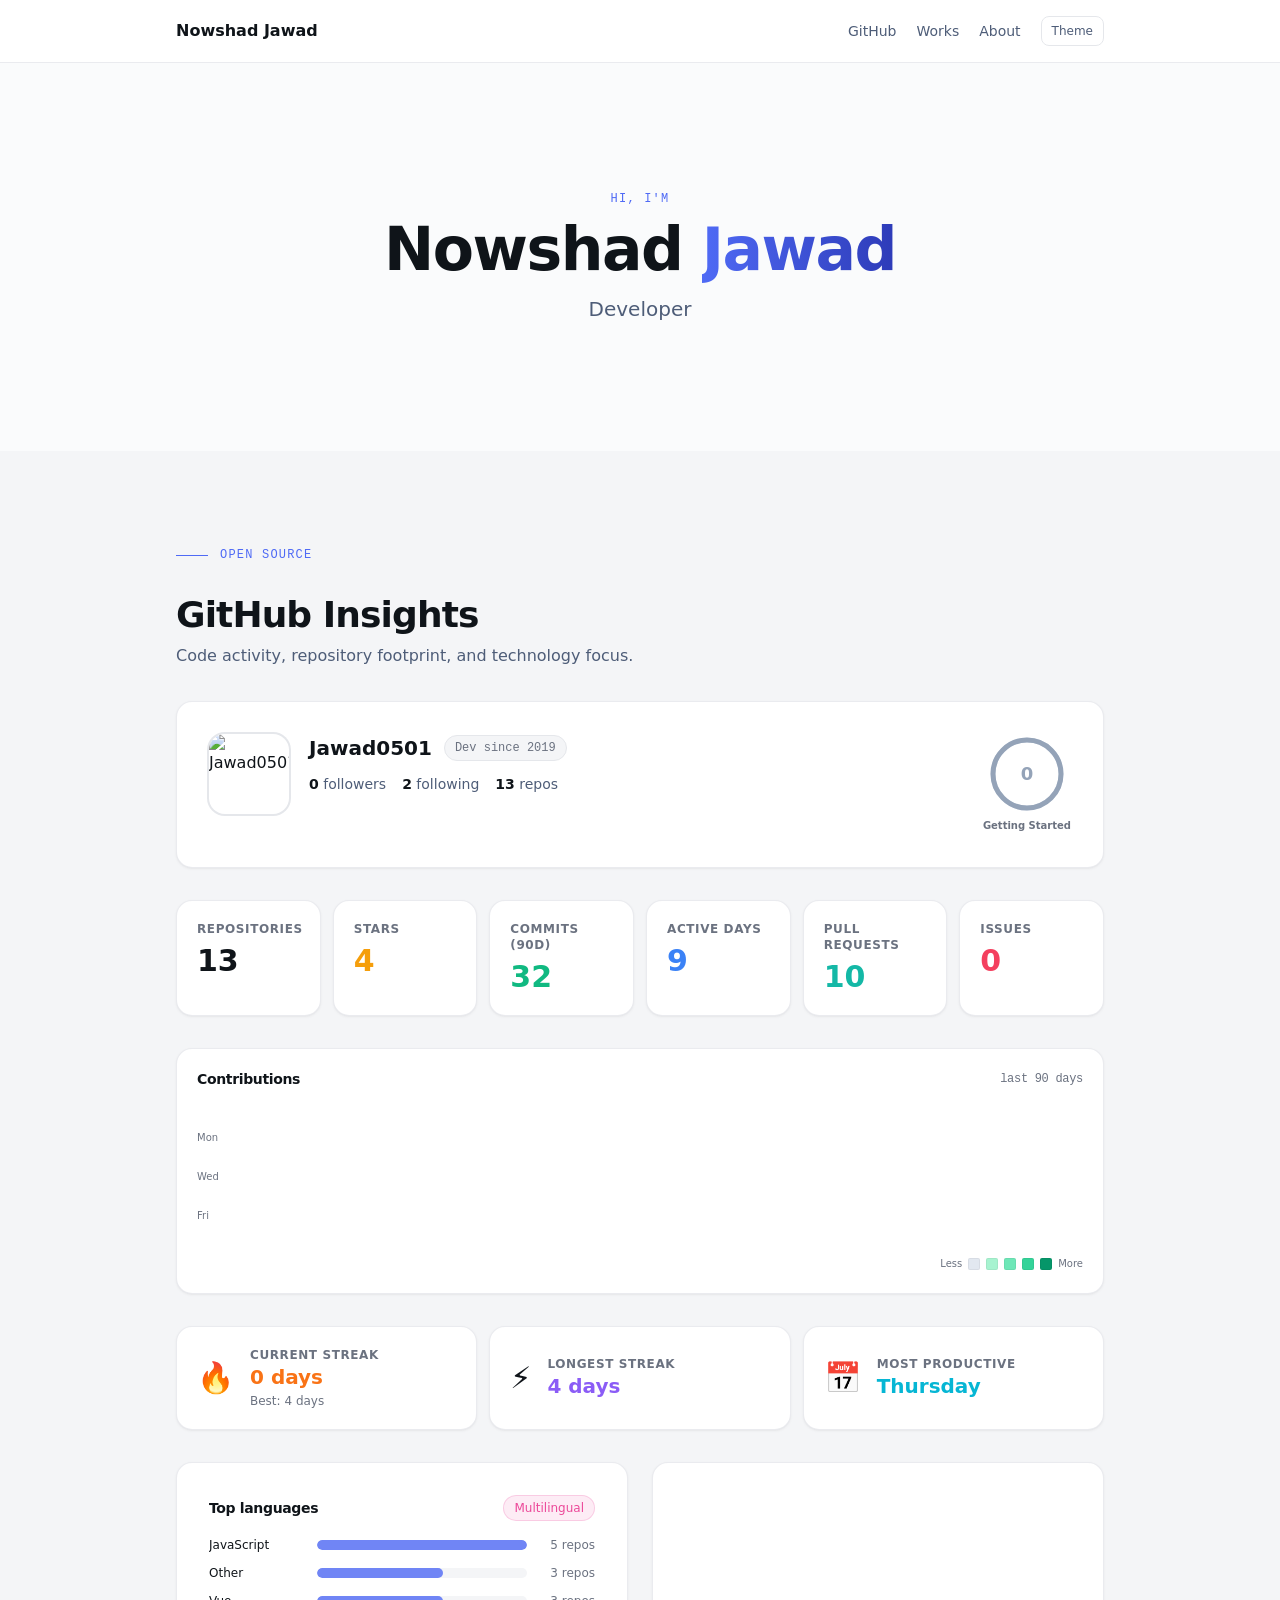
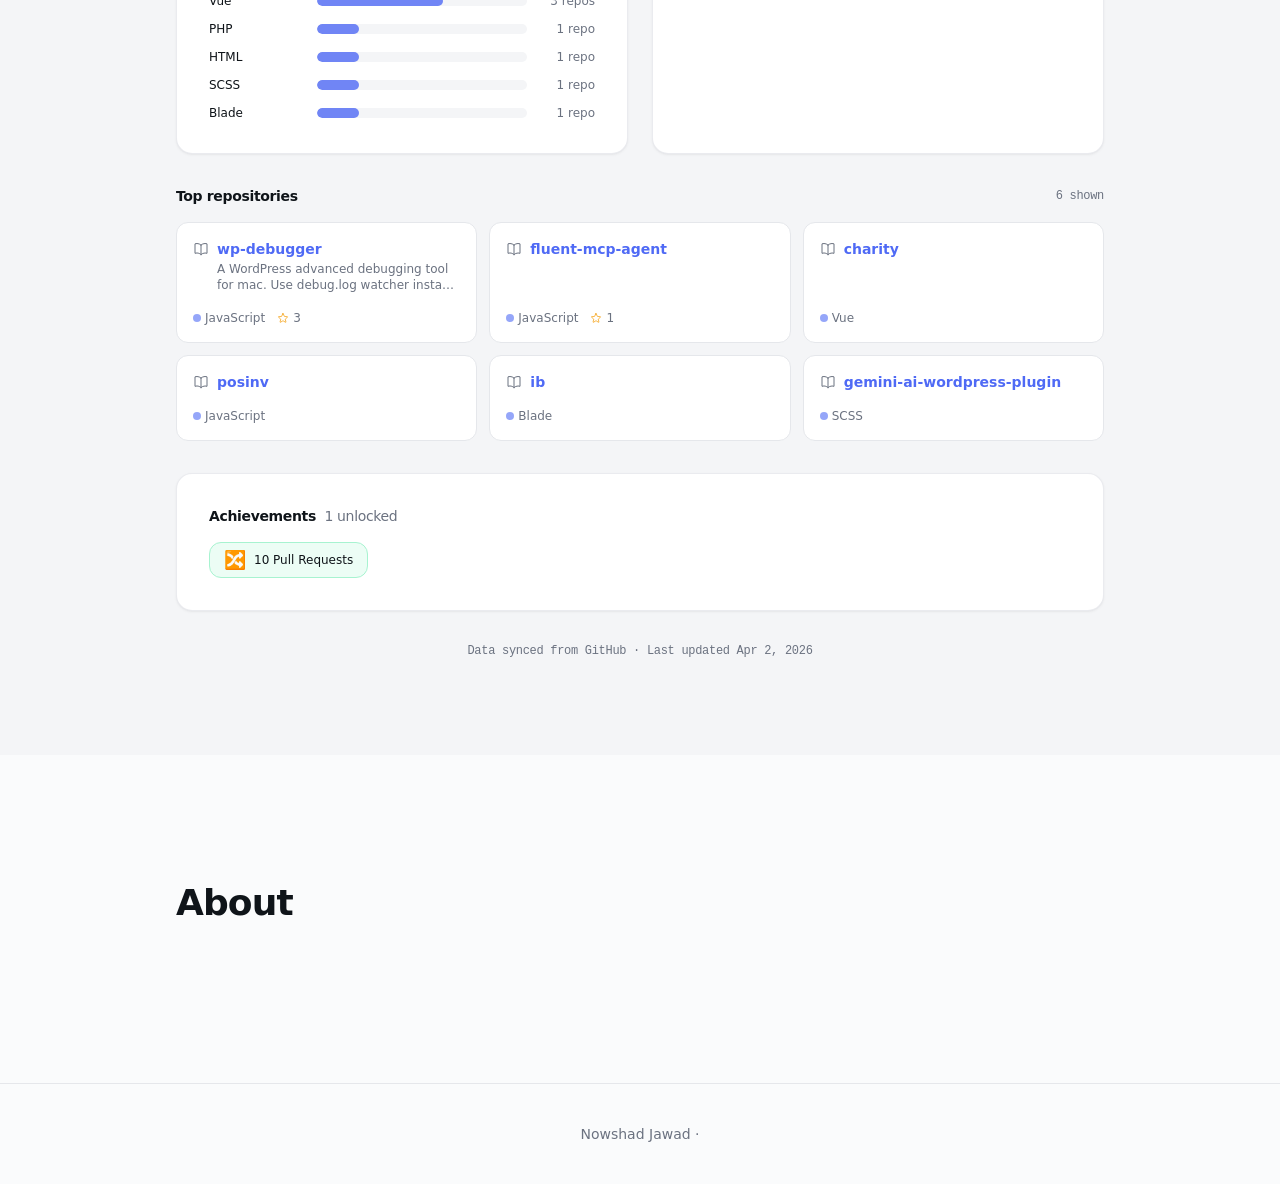
==== commit 844f6bce: "Update portfolio static export" ====
--- a/index.html
+++ b/index.html
@@ -8,7 +8,9 @@
     <link rel="preconnect" href="https://fonts.googleapis.com">
     <link rel="preconnect" href="https://fonts.gstatic.com" crossorigin>
     <link href="https://fonts.googleapis.com/css2?family=Inter:wght@400;500;600;700&family=Plus+Jakarta+Sans:wght@600;700;800&display=swap" rel="stylesheet">
-    <link rel="preload" as="style" href="http://portfolio.test/build/assets/app-CIQ8ex7H.css" /><link rel="modulepreload" href="http://portfolio.test/build/assets/app-B-rOXCnw.js" /><link rel="stylesheet" href="http://portfolio.test/build/assets/app-CIQ8ex7H.css" /><script type="module" src="http://portfolio.test/build/assets/app-B-rOXCnw.js"></script></head>
+        <link rel="stylesheet" href="css/portfolio.css">
+    <script src="js/site.js" defer></script>
+</head>
 <body class="min-h-full bg-background text-text-primary antialiased">
     
     <header class="sticky top-0 z-50 border-b border-border-light/80 bg-white/90 backdrop-blur dark:border-slate-800 dark:bg-slate-900/90">
--- a/css/portfolio.css
+++ b/css/portfolio.css
@@ -0,0 +1 @@
+*,:before,:after{--tw-border-spacing-x: 0;--tw-border-spacing-y: 0;--tw-translate-x: 0;--tw-translate-y: 0;--tw-rotate: 0;--tw-skew-x: 0;--tw-skew-y: 0;--tw-scale-x: 1;--tw-scale-y: 1;--tw-pan-x: ;--tw-pan-y: ;--tw-pinch-zoom: ;--tw-scroll-snap-strictness: proximity;--tw-gradient-from-position: ;--tw-gradient-via-position: ;--tw-gradient-to-position: ;--tw-ordinal: ;--tw-slashed-zero: ;--tw-numeric-figure: ;--tw-numeric-spacing: ;--tw-numeric-fraction: ;--tw-ring-inset: ;--tw-ring-offset-width: 0px;--tw-ring-offset-color: #fff;--tw-ring-color: rgb(59 130 246 / .5);--tw-ring-offset-shadow: 0 0 #0000;--tw-ring-shadow: 0 0 #0000;--tw-shadow: 0 0 #0000;--tw-shadow-colored: 0 0 #0000;--tw-blur: ;--tw-brightness: ;--tw-contrast: ;--tw-grayscale: ;--tw-hue-rotate: ;--tw-invert: ;--tw-saturate: ;--tw-sepia: ;--tw-drop-shadow: ;--tw-backdrop-blur: ;--tw-backdrop-brightness: ;--tw-backdrop-contrast: ;--tw-backdrop-grayscale: ;--tw-backdrop-hue-rotate: ;--tw-backdrop-invert: ;--tw-backdrop-opacity: ;--tw-backdrop-saturate: ;--tw-backdrop-sepia: ;--tw-contain-size: ;--tw-contain-layout: ;--tw-contain-paint: ;--tw-contain-style: }::backdrop{--tw-border-spacing-x: 0;--tw-border-spacing-y: 0;--tw-translate-x: 0;--tw-translate-y: 0;--tw-rotate: 0;--tw-skew-x: 0;--tw-skew-y: 0;--tw-scale-x: 1;--tw-scale-y: 1;--tw-pan-x: ;--tw-pan-y: ;--tw-pinch-zoom: ;--tw-scroll-snap-strictness: proximity;--tw-gradient-from-position: ;--tw-gradient-via-position: ;--tw-gradient-to-position: ;--tw-ordinal: ;--tw-slashed-zero: ;--tw-numeric-figure: ;--tw-numeric-spacing: ;--tw-numeric-fraction: ;--tw-ring-inset: ;--tw-ring-offset-width: 0px;--tw-ring-offset-color: #fff;--tw-ring-color: rgb(59 130 246 / .5);--tw-ring-offset-shadow: 0 0 #0000;--tw-ring-shadow: 0 0 #0000;--tw-shadow: 0 0 #0000;--tw-shadow-colored: 0 0 #0000;--tw-blur: ;--tw-brightness: ;--tw-contrast: ;--tw-grayscale: ;--tw-hue-rotate: ;--tw-invert: ;--tw-saturate: ;--tw-sepia: ;--tw-drop-shadow: ;--tw-backdrop-blur: ;--tw-backdrop-brightness: ;--tw-backdrop-contrast: ;--tw-backdrop-grayscale: ;--tw-backdrop-hue-rotate: ;--tw-backdrop-invert: ;--tw-backdrop-opacity: ;--tw-backdrop-saturate: ;--tw-backdrop-sepia: ;--tw-contain-size: ;--tw-contain-layout: ;--tw-contain-paint: ;--tw-contain-style: }*,:before,:after{box-sizing:border-box;border-width:0;border-style:solid;border-color:#e5e7eb}:before,:after{--tw-content: ""}html,:host{line-height:1.5;-webkit-text-size-adjust:100%;-moz-tab-size:4;-o-tab-size:4;tab-size:4;font-family:Inter,system-ui,ui-sans-serif,system-ui,sans-serif,"Apple Color Emoji","Segoe UI Emoji",Segoe UI Symbol,"Noto Color Emoji";font-feature-settings:normal;font-variation-settings:normal;-webkit-tap-highlight-color:transparent}body{margin:0;line-height:inherit}hr{height:0;color:inherit;border-top-width:1px}abbr:where([title]){-webkit-text-decoration:underline dotted;text-decoration:underline dotted}h1,h2,h3,h4,h5,h6{font-size:inherit;font-weight:inherit}a{color:inherit;text-decoration:inherit}b,strong{font-weight:bolder}code,kbd,samp,pre{font-family:ui-monospace,SFMono-Regular,Menlo,Consolas,monospace;font-feature-settings:normal;font-variation-settings:normal;font-size:1em}small{font-size:80%}sub,sup{font-size:75%;line-height:0;position:relative;vertical-align:baseline}sub{bottom:-.25em}sup{top:-.5em}table{text-indent:0;border-color:inherit;border-collapse:collapse}button,input,optgroup,select,textarea{font-family:inherit;font-feature-settings:inherit;font-variation-settings:inherit;font-size:100%;font-weight:inherit;line-height:inherit;letter-spacing:inherit;color:inherit;margin:0;padding:0}button,select{text-transform:none}button,input:where([type=button]),input:where([type=reset]),input:where([type=submit]){-webkit-appearance:button;background-color:transparent;background-image:none}:-moz-focusring{outline:auto}:-moz-ui-invalid{box-shadow:none}progress{vertical-align:baseline}::-webkit-inner-spin-button,::-webkit-outer-spin-button{height:auto}[type=search]{-webkit-appearance:textfield;outline-offset:-2px}::-webkit-search-decoration{-webkit-appearance:none}::-webkit-file-upload-button{-webkit-appearance:button;font:inherit}summary{display:list-item}blockquote,dl,dd,h1,h2,h3,h4,h5,h6,hr,figure,p,pre{margin:0}fieldset{margin:0;padding:0}legend{padding:0}ol,ul,menu{list-style:none;margin:0;padding:0}dialog{padding:0}textarea{resize:vertical}input::-moz-placeholder,textarea::-moz-placeholder{opacity:1;color:#9ca3af}input::placeholder,textarea::placeholder{opacity:1;color:#9ca3af}button,[role=button]{cursor:pointer}:disabled{cursor:default}img,svg,video,canvas,audio,iframe,embed,object{display:block;vertical-align:middle}img,video{max-width:100%;height:auto}[hidden]:where(:not([hidden=until-found])){display:none}:root{--bg-primary: #fafbfc;--bg-secondary: #f4f5f7;--bg-tertiary: #ebecf0;--text-primary: #0f1419;--text-secondary: #4e5d78;--text-muted: #6b7280;--accent-primary: #4f6af5;--accent-hover: #3d56e0;--accent-light: #eef1fe;--border-light: #e5e7eb;--border-medium: #d1d5db}.dark{--bg-primary: #09090f;--bg-secondary: #111827;--bg-tertiary: #1f2937;--text-primary: #f1f5f9;--text-secondary: #94a3b8;--text-muted: #64748b;--accent-primary: #6b84f7;--accent-hover: #4f6af5;--accent-light: #1e2a5e;--border-light: #1e293b;--border-medium: #334155}html{scroll-behavior:smooth;margin:0;padding:0;width:100%}body{margin:0;padding:0;width:100%;max-width:100vw;min-height:100vh;min-height:100dvh;overflow-x:hidden;padding-left:env(safe-area-inset-left,0px);padding-right:env(safe-area-inset-right,0px);padding-bottom:env(safe-area-inset-bottom,0px);--tw-bg-opacity: 1;background-color:rgb(250 251 252 / var(--tw-bg-opacity, 1));font-family:Inter,system-ui,ui-sans-serif,system-ui,sans-serif,"Apple Color Emoji","Segoe UI Emoji",Segoe UI Symbol,"Noto Color Emoji";--tw-text-opacity: 1;color:rgb(15 20 25 / var(--tw-text-opacity, 1));-webkit-font-smoothing:antialiased;-moz-osx-font-smoothing:grayscale;line-height:1.65}.dark body{background-color:var(--bg-primary);color:var(--text-primary)}h1,h2,h3,h4,h5,h6{font-family:Plus Jakarta Sans,system-ui,ui-sans-serif,system-ui,sans-serif,"Apple Color Emoji","Segoe UI Emoji",Segoe UI Symbol,"Noto Color Emoji";font-weight:700;letter-spacing:-.025em;line-height:1.25}.container{width:100%}@media(min-width:640px){.container{max-width:640px}}@media(min-width:768px){.container{max-width:768px}}@media(min-width:1024px){.container{max-width:1024px}}@media(min-width:1280px){.container{max-width:1280px}}@media(min-width:1536px){.container{max-width:1536px}}.section-container{margin-left:auto;margin-right:auto;box-sizing:border-box;width:100%;max-width:64rem;padding-left:1.25rem;padding-right:1.25rem}@media(min-width:640px){.section-container{padding-left:1.5rem;padding-right:1.5rem}}@media(min-width:768px){.section-container{padding-left:2rem;padding-right:2rem}}@media(min-width:1024px){.section-container{padding-left:3rem;padding-right:3rem}}.section-padding{padding-top:5rem;padding-bottom:5rem}@media(min-width:768px){.section-padding{padding-top:7rem;padding-bottom:7rem}}@media(min-width:1024px){.section-padding{padding-top:8rem;padding-bottom:8rem}}.btn-primary{display:inline-flex;align-items:center;justify-content:center;gap:.5rem;border-radius:.75rem;--tw-bg-opacity: 1;background-color:rgb(79 106 245 / var(--tw-bg-opacity, 1));padding:.875rem 1.5rem;font-weight:600;--tw-text-opacity: 1;color:rgb(255 255 255 / var(--tw-text-opacity, 1));--tw-shadow: 0 4px 14px 0 rgb(79 106 245 / .4);--tw-shadow-colored: 0 4px 14px 0 var(--tw-shadow-color);box-shadow:var(--tw-ring-offset-shadow, 0 0 #0000),var(--tw-ring-shadow, 0 0 #0000),var(--tw-shadow);transition-property:all;transition-timing-function:cubic-bezier(.4,0,.2,1);transition-duration:.2s}.btn-primary:hover{--tw-translate-y: -.125rem;transform:translate(var(--tw-translate-x),var(--tw-translate-y)) rotate(var(--tw-rotate)) skew(var(--tw-skew-x)) skewY(var(--tw-skew-y)) scaleX(var(--tw-scale-x)) scaleY(var(--tw-scale-y));--tw-bg-opacity: 1;background-color:rgb(61 86 224 / var(--tw-bg-opacity, 1));--tw-shadow: 0 10px 15px -3px rgb(0 0 0 / .1), 0 4px 6px -4px rgb(0 0 0 / .1);--tw-shadow-colored: 0 10px 15px -3px var(--tw-shadow-color), 0 4px 6px -4px var(--tw-shadow-color);box-shadow:var(--tw-ring-offset-shadow, 0 0 #0000),var(--tw-ring-shadow, 0 0 #0000),var(--tw-shadow)}.btn-primary:focus{outline:2px solid transparent;outline-offset:2px;--tw-ring-offset-shadow: var(--tw-ring-inset) 0 0 0 var(--tw-ring-offset-width) var(--tw-ring-offset-color);--tw-ring-shadow: var(--tw-ring-inset) 0 0 0 calc(2px + var(--tw-ring-offset-width)) var(--tw-ring-color);box-shadow:var(--tw-ring-offset-shadow),var(--tw-ring-shadow),var(--tw-shadow, 0 0 #0000);--tw-ring-opacity: 1;--tw-ring-color: rgb(79 106 245 / var(--tw-ring-opacity, 1));--tw-ring-offset-width: 2px}.btn-sm{display:inline-flex;align-items:center;justify-content:center;gap:.375rem;border-radius:.5rem;--tw-bg-opacity: 1;background-color:rgb(79 106 245 / var(--tw-bg-opacity, 1));padding:.5rem 1rem;font-size:.875rem;line-height:1.25rem;font-weight:600;--tw-text-opacity: 1;color:rgb(255 255 255 / var(--tw-text-opacity, 1));transition-property:all;transition-timing-function:cubic-bezier(.4,0,.2,1);transition-duration:.2s}.btn-sm:hover{--tw-translate-y: -.125rem;transform:translate(var(--tw-translate-x),var(--tw-translate-y)) rotate(var(--tw-rotate)) skew(var(--tw-skew-x)) skewY(var(--tw-skew-y)) scaleX(var(--tw-scale-x)) scaleY(var(--tw-scale-y));--tw-bg-opacity: 1;background-color:rgb(61 86 224 / var(--tw-bg-opacity, 1))}.btn-sm:focus{outline:2px solid transparent;outline-offset:2px;--tw-ring-offset-shadow: var(--tw-ring-inset) 0 0 0 var(--tw-ring-offset-width) var(--tw-ring-offset-color);--tw-ring-shadow: var(--tw-ring-inset) 0 0 0 calc(2px + var(--tw-ring-offset-width)) var(--tw-ring-color);box-shadow:var(--tw-ring-offset-shadow),var(--tw-ring-shadow),var(--tw-shadow, 0 0 #0000);--tw-ring-opacity: 1;--tw-ring-color: rgb(79 106 245 / var(--tw-ring-opacity, 1));--tw-ring-offset-width: 2px}.btn-outline{display:inline-flex;align-items:center;justify-content:center;gap:.5rem;border-radius:.75rem;border-width:2px;--tw-border-opacity: 1;border-color:rgb(79 106 245 / var(--tw-border-opacity, 1));padding:.875rem 1.5rem;font-weight:600;--tw-text-opacity: 1;color:rgb(79 106 245 / var(--tw-text-opacity, 1));transition-property:all;transition-timing-function:cubic-bezier(.4,0,.2,1);transition-duration:.2s}.btn-outline:hover{--tw-translate-y: -.125rem;transform:translate(var(--tw-translate-x),var(--tw-translate-y)) rotate(var(--tw-rotate)) skew(var(--tw-skew-x)) skewY(var(--tw-skew-y)) scaleX(var(--tw-scale-x)) scaleY(var(--tw-scale-y));--tw-border-opacity: 1;border-color:rgb(61 86 224 / var(--tw-border-opacity, 1));--tw-bg-opacity: 1;background-color:rgb(238 241 254 / var(--tw-bg-opacity, 1))}.btn-outline:focus{outline:2px solid transparent;outline-offset:2px;--tw-ring-offset-shadow: var(--tw-ring-inset) 0 0 0 var(--tw-ring-offset-width) var(--tw-ring-offset-color);--tw-ring-shadow: var(--tw-ring-inset) 0 0 0 calc(2px + var(--tw-ring-offset-width)) var(--tw-ring-color);box-shadow:var(--tw-ring-offset-shadow),var(--tw-ring-shadow),var(--tw-shadow, 0 0 #0000);--tw-ring-opacity: 1;--tw-ring-color: rgb(79 106 245 / var(--tw-ring-opacity, 1));--tw-ring-offset-width: 2px}.btn-outline:is(.dark *){--tw-border-opacity: 1;border-color:rgb(238 241 254 / var(--tw-border-opacity, 1));--tw-text-opacity: 1;color:rgb(238 241 254 / var(--tw-text-opacity, 1))}.btn-outline:hover:is(.dark *){background-color:#4f6af533}.btn-ghost{display:inline-flex;align-items:center;justify-content:center;gap:.5rem;border-radius:.75rem;padding:.625rem 1rem;--tw-text-opacity: 1;color:rgb(78 93 120 / var(--tw-text-opacity, 1));transition-property:all;transition-timing-function:cubic-bezier(.4,0,.2,1);transition-duration:.2s}.btn-ghost:hover{--tw-bg-opacity: 1;background-color:rgb(244 245 247 / var(--tw-bg-opacity, 1));--tw-text-opacity: 1;color:rgb(15 20 25 / var(--tw-text-opacity, 1))}.btn-ghost:focus{outline:2px solid transparent;outline-offset:2px;--tw-ring-offset-shadow: var(--tw-ring-inset) 0 0 0 var(--tw-ring-offset-width) var(--tw-ring-offset-color);--tw-ring-shadow: var(--tw-ring-inset) 0 0 0 calc(2px + var(--tw-ring-offset-width)) var(--tw-ring-color);box-shadow:var(--tw-ring-offset-shadow),var(--tw-ring-shadow),var(--tw-shadow, 0 0 #0000);--tw-ring-color: rgb(79 106 245 / .3);--tw-ring-offset-width: 1px}.btn-ghost:hover:is(.dark *){--tw-bg-opacity: 1;background-color:rgb(30 41 59 / var(--tw-bg-opacity, 1));--tw-text-opacity: 1;color:rgb(226 232 240 / var(--tw-text-opacity, 1))}.card{border-radius:1rem;border-width:1px;border-color:#e5e7ebcc;--tw-bg-opacity: 1;background-color:rgb(255 255 255 / var(--tw-bg-opacity, 1));padding:1.5rem;--tw-shadow: 0 1px 3px 0 rgb(0 0 0 / .05), 0 1px 2px -1px rgb(0 0 0 / .05);--tw-shadow-colored: 0 1px 3px 0 var(--tw-shadow-color), 0 1px 2px -1px var(--tw-shadow-color);box-shadow:var(--tw-ring-offset-shadow, 0 0 #0000),var(--tw-ring-shadow, 0 0 #0000),var(--tw-shadow);transition-property:all;transition-timing-function:cubic-bezier(.4,0,.2,1);transition-duration:.3s}.card:is(.dark *){--tw-border-opacity: 1;border-color:rgb(30 41 59 / var(--tw-border-opacity, 1));--tw-bg-opacity: 1;background-color:rgb(15 23 42 / var(--tw-bg-opacity, 1))}@media(min-width:768px){.card{padding:2rem}}.card-hover:hover{--tw-translate-y: -.25rem;transform:translate(var(--tw-translate-x),var(--tw-translate-y)) rotate(var(--tw-rotate)) skew(var(--tw-skew-x)) skewY(var(--tw-skew-y)) scaleX(var(--tw-scale-x)) scaleY(var(--tw-scale-y));border-color:#4f6af533;--tw-shadow: 0 10px 40px -10px rgb(79 106 245 / .2), 0 4px 15px -3px rgb(0 0 0 / .08);--tw-shadow-colored: 0 10px 40px -10px var(--tw-shadow-color), 0 4px 15px -3px var(--tw-shadow-color);box-shadow:var(--tw-ring-offset-shadow, 0 0 #0000),var(--tw-ring-shadow, 0 0 #0000),var(--tw-shadow)}.gradient-text{background-image:linear-gradient(to right,var(--tw-gradient-stops));--tw-gradient-from: #4F6AF5 var(--tw-gradient-from-position);--tw-gradient-to: rgb(79 106 245 / 0) var(--tw-gradient-to-position);--tw-gradient-stops: var(--tw-gradient-from), var(--tw-gradient-to);--tw-gradient-to: #2D3BB8 var(--tw-gradient-to-position);-webkit-background-clip:text;background-clip:text;color:transparent}.page-heading{font-family:Plus Jakarta Sans,system-ui,ui-sans-serif,system-ui,sans-serif,"Apple Color Emoji","Segoe UI Emoji",Segoe UI Symbol,"Noto Color Emoji";font-size:2.25rem;line-height:2.5rem;font-weight:700;letter-spacing:-.025em;--tw-text-opacity: 1;color:rgb(15 20 25 / var(--tw-text-opacity, 1))}.page-heading:is(.dark *){--tw-text-opacity: 1;color:rgb(248 250 252 / var(--tw-text-opacity, 1))}@media(min-width:768px){.page-heading{font-size:3rem;line-height:1}}@media(min-width:1024px){.page-heading{font-size:3.75rem;line-height:1}}.page-subheading{margin-top:1rem;max-width:42rem;font-size:1.125rem;line-height:1.75rem;--tw-text-opacity: 1;color:rgb(78 93 120 / var(--tw-text-opacity, 1))}.page-subheading:is(.dark *){--tw-text-opacity: 1;color:rgb(148 163 184 / var(--tw-text-opacity, 1))}@media(min-width:768px){.page-subheading{font-size:1.25rem;line-height:1.75rem}}.mono-label{font-family:ui-monospace,SFMono-Regular,Menlo,Consolas,monospace;font-size:.75rem;line-height:1rem;letter-spacing:-.025em;--tw-text-opacity: 1;color:rgb(107 114 128 / var(--tw-text-opacity, 1))}.mono-label:is(.dark *){--tw-text-opacity: 1;color:rgb(100 116 139 / var(--tw-text-opacity, 1))}.badge{display:inline-flex;align-items:center;gap:.25rem;border-radius:9999px;padding:.25rem .625rem;font-size:.75rem;line-height:1rem;font-weight:500}.badge-primary{display:inline-flex;align-items:center;gap:.25rem;border-radius:9999px;--tw-bg-opacity: 1;background-color:rgb(238 241 254 / var(--tw-bg-opacity, 1));padding:.25rem .625rem;font-size:.75rem;line-height:1rem;font-weight:500;--tw-text-opacity: 1;color:rgb(79 106 245 / var(--tw-text-opacity, 1))}.badge-primary:is(.dark *){background-color:#4f6af533;--tw-text-opacity: 1;color:rgb(238 241 254 / var(--tw-text-opacity, 1))}.badge-neutral{display:inline-flex;align-items:center;gap:.25rem;border-radius:9999px;--tw-bg-opacity: 1;background-color:rgb(235 236 240 / var(--tw-bg-opacity, 1));padding:.25rem .625rem;font-size:.75rem;line-height:1rem;font-weight:500;--tw-text-opacity: 1;color:rgb(78 93 120 / var(--tw-text-opacity, 1))}.badge-neutral:is(.dark *){--tw-bg-opacity: 1;background-color:rgb(30 41 59 / var(--tw-bg-opacity, 1));--tw-text-opacity: 1;color:rgb(148 163 184 / var(--tw-text-opacity, 1))}.section-dim{--tw-bg-opacity: 1;background-color:rgb(244 245 247 / var(--tw-bg-opacity, 1))}.section-dim:is(.dark *){background-color:#020617cc}.stat-card{border-radius:1rem;border-width:1px;border-color:#e5e7ebcc;--tw-bg-opacity: 1;background-color:rgb(255 255 255 / var(--tw-bg-opacity, 1));padding:1rem;--tw-shadow: 0 1px 3px 0 rgb(0 0 0 / .05), 0 1px 2px -1px rgb(0 0 0 / .05);--tw-shadow-colored: 0 1px 3px 0 var(--tw-shadow-color), 0 1px 2px -1px var(--tw-shadow-color);box-shadow:var(--tw-ring-offset-shadow, 0 0 #0000),var(--tw-ring-shadow, 0 0 #0000),var(--tw-shadow)}.stat-card:is(.dark *){--tw-border-opacity: 1;border-color:rgb(30 41 59 / var(--tw-border-opacity, 1));--tw-bg-opacity: 1;background-color:rgb(15 23 42 / var(--tw-bg-opacity, 1))}@media(min-width:768px){.stat-card{padding:1.25rem}}.stat-label{font-size:.75rem;line-height:1rem;font-weight:600;text-transform:uppercase;letter-spacing:.05em;--tw-text-opacity: 1;color:rgb(107 114 128 / var(--tw-text-opacity, 1))}.stat-label:is(.dark *){--tw-text-opacity: 1;color:rgb(148 163 184 / var(--tw-text-opacity, 1))}.stat-value{margin-top:.375rem;font-family:Plus Jakarta Sans,system-ui,ui-sans-serif,system-ui,sans-serif,"Apple Color Emoji","Segoe UI Emoji",Segoe UI Symbol,"Noto Color Emoji";font-size:1.5rem;line-height:2rem;font-weight:700;--tw-numeric-spacing: tabular-nums;font-variant-numeric:var(--tw-ordinal) var(--tw-slashed-zero) var(--tw-numeric-figure) var(--tw-numeric-spacing) var(--tw-numeric-fraction);--tw-text-opacity: 1;color:rgb(15 20 25 / var(--tw-text-opacity, 1))}.stat-value:is(.dark *){--tw-text-opacity: 1;color:rgb(255 255 255 / var(--tw-text-opacity, 1))}@media(min-width:768px){.stat-value{font-size:1.875rem;line-height:2.25rem}}.heatmap-cell{height:.75rem;width:.75rem;border-radius:2px;border-width:1px;border-color:#0000000d}.heatmap-cell:is(.dark *){border-color:#ffffff0d}.lang-bar{height:100%;border-radius:9999px;background-color:#4f6af5cc;transition-property:all;transition-timing-function:cubic-bezier(.4,0,.2,1);transition-duration:.7s}.repo-card{display:flex;flex-direction:column;gap:.5rem;border-radius:.75rem;border-width:1px;--tw-border-opacity: 1;border-color:rgb(229 231 235 / var(--tw-border-opacity, 1));--tw-bg-opacity: 1;background-color:rgb(255 255 255 / var(--tw-bg-opacity, 1));padding:1rem;transition-property:all;transition-timing-function:cubic-bezier(.4,0,.2,1);transition-duration:.2s}.repo-card:hover{--tw-translate-y: -.125rem;transform:translate(var(--tw-translate-x),var(--tw-translate-y)) rotate(var(--tw-rotate)) skew(var(--tw-skew-x)) skewY(var(--tw-skew-y)) scaleX(var(--tw-scale-x)) scaleY(var(--tw-scale-y));border-color:#4f6af54d;--tw-shadow: 0 10px 40px -10px rgb(79 106 245 / .2), 0 4px 15px -3px rgb(0 0 0 / .08);--tw-shadow-colored: 0 10px 40px -10px var(--tw-shadow-color), 0 4px 15px -3px var(--tw-shadow-color);box-shadow:var(--tw-ring-offset-shadow, 0 0 #0000),var(--tw-ring-shadow, 0 0 #0000),var(--tw-shadow)}.repo-card:is(.dark *){--tw-border-opacity: 1;border-color:rgb(30 41 59 / var(--tw-border-opacity, 1));--tw-bg-opacity: 1;background-color:rgb(15 23 42 / var(--tw-bg-opacity, 1))}.milestone-badge{display:inline-flex;align-items:center;gap:.5rem;border-radius:.75rem;border-width:1px;--tw-border-opacity: 1;border-color:rgb(167 243 208 / var(--tw-border-opacity, 1));--tw-bg-opacity: 1;background-color:rgb(236 253 245 / var(--tw-bg-opacity, 1));padding:.5rem .875rem}.milestone-badge:is(.dark *){border-color:#10b98133;background-color:#10b9810d}.field-input{width:100%;border-radius:.75rem;border-width:1px;--tw-border-opacity: 1;border-color:rgb(229 231 235 / var(--tw-border-opacity, 1));--tw-bg-opacity: 1;background-color:rgb(255 255 255 / var(--tw-bg-opacity, 1));padding:.625rem .75rem;font-size:.875rem;line-height:1.25rem;--tw-text-opacity: 1;color:rgb(15 20 25 / var(--tw-text-opacity, 1));transition-property:color,background-color,border-color,text-decoration-color,fill,stroke;transition-timing-function:cubic-bezier(.4,0,.2,1);transition-duration:.2s}.field-input::-moz-placeholder{--tw-text-opacity: 1;color:rgb(107 114 128 / var(--tw-text-opacity, 1))}.field-input::placeholder{--tw-text-opacity: 1;color:rgb(107 114 128 / var(--tw-text-opacity, 1))}.field-input:focus{--tw-border-opacity: 1;border-color:rgb(79 106 245 / var(--tw-border-opacity, 1));outline:2px solid transparent;outline-offset:2px;--tw-ring-offset-shadow: var(--tw-ring-inset) 0 0 0 var(--tw-ring-offset-width) var(--tw-ring-offset-color);--tw-ring-shadow: var(--tw-ring-inset) 0 0 0 calc(2px + var(--tw-ring-offset-width)) var(--tw-ring-color);box-shadow:var(--tw-ring-offset-shadow),var(--tw-ring-shadow),var(--tw-shadow, 0 0 #0000);--tw-ring-color: rgb(79 106 245 / .4)}.field-input:is(.dark *){--tw-border-opacity: 1;border-color:rgb(51 65 85 / var(--tw-border-opacity, 1));--tw-bg-opacity: 1;background-color:rgb(15 23 42 / var(--tw-bg-opacity, 1));--tw-text-opacity: 1;color:rgb(241 245 249 / var(--tw-text-opacity, 1))}.field-input:is(.dark *)::-moz-placeholder{--tw-text-opacity: 1;color:rgb(100 116 139 / var(--tw-text-opacity, 1))}.field-input:is(.dark *)::placeholder{--tw-text-opacity: 1;color:rgb(100 116 139 / var(--tw-text-opacity, 1))}.field-label{margin-bottom:.375rem;display:block;font-size:.75rem;line-height:1rem;font-weight:500;--tw-text-opacity: 1;color:rgb(78 93 120 / var(--tw-text-opacity, 1))}.field-label:is(.dark *){--tw-text-opacity: 1;color:rgb(148 163 184 / var(--tw-text-opacity, 1))}.admin-nav-active{--tw-bg-opacity: 1;background-color:rgb(79 106 245 / var(--tw-bg-opacity, 1));--tw-text-opacity: 1;color:rgb(255 255 255 / var(--tw-text-opacity, 1));--tw-shadow: 0 10px 15px -3px rgb(0 0 0 / .1), 0 4px 6px -4px rgb(0 0 0 / .1);--tw-shadow-colored: 0 10px 15px -3px var(--tw-shadow-color), 0 4px 6px -4px var(--tw-shadow-color);box-shadow:var(--tw-ring-offset-shadow, 0 0 #0000),var(--tw-ring-shadow, 0 0 #0000),var(--tw-shadow);--tw-shadow-color: rgb(79 106 245 / .2);--tw-shadow: var(--tw-shadow-colored)}.admin-nav-link{display:flex;align-items:center;gap:.625rem;border-radius:.5rem;padding:.5rem .75rem;font-size:.875rem;line-height:1.25rem;font-weight:500;--tw-text-opacity: 1;color:rgb(148 163 184 / var(--tw-text-opacity, 1));transition-property:all;transition-timing-function:cubic-bezier(.4,0,.2,1);transition-duration:.15s}.admin-nav-link:hover{background-color:#1e293bb3;--tw-text-opacity: 1;color:rgb(255 255 255 / var(--tw-text-opacity, 1))}.sr-only{position:absolute;width:1px;height:1px;padding:0;margin:-1px;overflow:hidden;clip:rect(0,0,0,0);white-space:nowrap;border-width:0}.pointer-events-none{pointer-events:none}.visible{visibility:visible}.static{position:static}.fixed{position:fixed}.absolute{position:absolute}.relative{position:relative}.sticky{position:sticky}.inset-0{top:0;right:0;bottom:0;left:0}.-bottom-16{bottom:-4rem}.-left-16{left:-4rem}.-left-20{left:-5rem}.bottom-0{bottom:0}.left-0{left:0}.right-0{right:0}.top-0{top:0}.z-0{z-index:0}.z-10{z-index:10}.z-50{z-index:50}.col-span-full{grid-column:1 / -1}.\!row-span-1{grid-row:span 1 / span 1!important}.-mx-3{margin-left:-.75rem;margin-right:-.75rem}.mx-5{margin-left:1.25rem;margin-right:1.25rem}.mx-auto{margin-left:auto;margin-right:auto}.my-3{margin-top:.75rem;margin-bottom:.75rem}.-ml-px{margin-left:-1px}.-mt-2{margin-top:-.5rem}.-mt-px{margin-top:-1px}.mb-0{margin-bottom:0}.mb-1{margin-bottom:.25rem}.mb-1\.5{margin-bottom:.375rem}.mb-12{margin-bottom:3rem}.mb-2{margin-bottom:.5rem}.mb-3{margin-bottom:.75rem}.mb-4{margin-bottom:1rem}.mb-5{margin-bottom:1.25rem}.mb-6{margin-bottom:1.5rem}.mb-8{margin-bottom:2rem}.ml-1{margin-left:.25rem}.ml-12{margin-left:3rem}.ml-2{margin-left:.5rem}.ml-3{margin-left:.75rem}.ml-4{margin-left:1rem}.mr-2{margin-right:.5rem}.mt-0\.5{margin-top:.125rem}.mt-1{margin-top:.25rem}.mt-1\.5{margin-top:.375rem}.mt-12{margin-top:3rem}.mt-2{margin-top:.5rem}.mt-3{margin-top:.75rem}.mt-4{margin-top:1rem}.mt-5{margin-top:1.25rem}.mt-6{margin-top:1.5rem}.mt-8{margin-top:2rem}.mt-auto{margin-top:auto}.line-clamp-2{overflow:hidden;display:-webkit-box;-webkit-box-orient:vertical;-webkit-line-clamp:2}.block{display:block}.inline-block{display:inline-block}.inline{display:inline}.flex{display:flex}.inline-flex{display:inline-flex}.table{display:table}.grid{display:grid}.\!hidden{display:none!important}.hidden{display:none}.aspect-video{aspect-ratio:16 / 9}.size-12{width:3rem;height:3rem}.size-5{width:1.25rem;height:1.25rem}.size-6{width:1.5rem;height:1.5rem}.h-12{height:3rem}.h-16{height:4rem}.h-2{height:.5rem}.h-2\.5{height:.625rem}.h-20{height:5rem}.h-24{height:6rem}.h-3{height:.75rem}.h-3\.5{height:.875rem}.h-4{height:1rem}.h-40{height:10rem}.h-5{height:1.25rem}.h-6{height:1.5rem}.h-7{height:1.75rem}.h-8{height:2rem}.h-\[3\.25rem\]{height:3.25rem}.h-\[32\.5rem\]{height:32.5rem}.h-\[35\.5rem\]{height:35.5rem}.h-full{height:100%}.h-px{height:1px}.h-screen{height:100vh}.max-h-32{max-height:8rem}.max-h-64{max-height:16rem}.min-h-\[3\.25rem\]{min-height:3.25rem}.min-h-full{min-height:100%}.min-h-screen{min-height:100vh}.w-12{width:3rem}.w-14{width:3.5rem}.w-2{width:.5rem}.w-20{width:5rem}.w-24{width:6rem}.w-3{width:.75rem}.w-3\.5{width:.875rem}.w-4{width:1rem}.w-5{width:1.25rem}.w-6{width:1.5rem}.w-60{width:15rem}.w-7{width:1.75rem}.w-8{width:2rem}.w-9{width:2.25rem}.w-\[8rem\]{width:8rem}.w-\[calc\(100\%_\+_8rem\)\]{width:calc(100% + 8rem)}.w-auto{width:auto}.w-full{width:100%}.min-w-0{min-width:0px}.min-w-\[480px\]{min-width:480px}.max-w-2xl{max-width:42rem}.max-w-5xl{max-width:64rem}.max-w-6xl{max-width:72rem}.max-w-8{max-width:2rem}.max-w-\[160px\]{max-width:160px}.max-w-\[200px\]{max-width:200px}.max-w-\[877px\]{max-width:877px}.max-w-full{max-width:100%}.max-w-md{max-width:28rem}.max-w-xl{max-width:36rem}.max-w-xs{max-width:20rem}.flex-1{flex:1 1 0%}.flex-none{flex:none}.shrink-0{flex-shrink:0}.flex-grow{flex-grow:1}.origin-top-right{transform-origin:top right}.translate-x-0\.5{--tw-translate-x: .125rem;transform:translate(var(--tw-translate-x),var(--tw-translate-y)) rotate(var(--tw-rotate)) skew(var(--tw-skew-x)) skewY(var(--tw-skew-y)) scaleX(var(--tw-scale-x)) scaleY(var(--tw-scale-y))}.translate-x-\[1\.125rem\]{--tw-translate-x: 1.125rem;transform:translate(var(--tw-translate-x),var(--tw-translate-y)) rotate(var(--tw-rotate)) skew(var(--tw-skew-x)) skewY(var(--tw-skew-y)) scaleX(var(--tw-scale-x)) scaleY(var(--tw-scale-y))}.-rotate-90{--tw-rotate: -90deg;transform:translate(var(--tw-translate-x),var(--tw-translate-y)) rotate(var(--tw-rotate)) skew(var(--tw-skew-x)) skewY(var(--tw-skew-y)) scaleX(var(--tw-scale-x)) scaleY(var(--tw-scale-y))}.transform{transform:translate(var(--tw-translate-x),var(--tw-translate-y)) rotate(var(--tw-rotate)) skew(var(--tw-skew-x)) skewY(var(--tw-skew-y)) scaleX(var(--tw-scale-x)) scaleY(var(--tw-scale-y))}@keyframes fadeIn{0%{opacity:0}to{opacity:1}}.animate-fade-in{animation:fadeIn .5s ease-out}.cursor-default{cursor:default}.cursor-pointer{cursor:pointer}.select-none{-webkit-user-select:none;-moz-user-select:none;user-select:none}.resize-y{resize:vertical}.resize{resize:both}.list-inside{list-style-position:inside}.list-disc{list-style-type:disc}.grid-cols-1{grid-template-columns:repeat(1,minmax(0,1fr))}.grid-cols-2{grid-template-columns:repeat(2,minmax(0,1fr))}.grid-rows-7{grid-template-rows:repeat(7,minmax(0,1fr))}.\!flex-row{flex-direction:row!important}.flex-col{flex-direction:column}.flex-wrap{flex-wrap:wrap}.items-start{align-items:flex-start}.items-end{align-items:flex-end}.items-center{align-items:center}.items-baseline{align-items:baseline}.items-stretch{align-items:stretch}.justify-start{justify-content:flex-start}.justify-end{justify-content:flex-end}.justify-center{justify-content:center}.justify-between{justify-content:space-between}.justify-items-center{justify-items:center}.gap-1{gap:.25rem}.gap-1\.5{gap:.375rem}.gap-2{gap:.5rem}.gap-2\.5{gap:.625rem}.gap-3{gap:.75rem}.gap-4{gap:1rem}.gap-5{gap:1.25rem}.gap-6{gap:1.5rem}.gap-\[3px\]{gap:3px}.space-y-0\.5>:not([hidden])~:not([hidden]){--tw-space-y-reverse: 0;margin-top:calc(.125rem * calc(1 - var(--tw-space-y-reverse)));margin-bottom:calc(.125rem * var(--tw-space-y-reverse))}.space-y-10>:not([hidden])~:not([hidden]){--tw-space-y-reverse: 0;margin-top:calc(2.5rem * calc(1 - var(--tw-space-y-reverse)));margin-bottom:calc(2.5rem * var(--tw-space-y-reverse))}.space-y-2>:not([hidden])~:not([hidden]){--tw-space-y-reverse: 0;margin-top:calc(.5rem * calc(1 - var(--tw-space-y-reverse)));margin-bottom:calc(.5rem * var(--tw-space-y-reverse))}.space-y-3>:not([hidden])~:not([hidden]){--tw-space-y-reverse: 0;margin-top:calc(.75rem * calc(1 - var(--tw-space-y-reverse)));margin-bottom:calc(.75rem * var(--tw-space-y-reverse))}.space-y-4>:not([hidden])~:not([hidden]){--tw-space-y-reverse: 0;margin-top:calc(1rem * calc(1 - var(--tw-space-y-reverse)));margin-bottom:calc(1rem * var(--tw-space-y-reverse))}.space-y-6>:not([hidden])~:not([hidden]){--tw-space-y-reverse: 0;margin-top:calc(1.5rem * calc(1 - var(--tw-space-y-reverse)));margin-bottom:calc(1.5rem * var(--tw-space-y-reverse))}.space-y-8>:not([hidden])~:not([hidden]){--tw-space-y-reverse: 0;margin-top:calc(2rem * calc(1 - var(--tw-space-y-reverse)));margin-bottom:calc(2rem * var(--tw-space-y-reverse))}.divide-y>:not([hidden])~:not([hidden]){--tw-divide-y-reverse: 0;border-top-width:calc(1px * calc(1 - var(--tw-divide-y-reverse)));border-bottom-width:calc(1px * var(--tw-divide-y-reverse))}.divide-slate-100>:not([hidden])~:not([hidden]){--tw-divide-opacity: 1;border-color:rgb(241 245 249 / var(--tw-divide-opacity, 1))}.self-start{align-self:flex-start}.self-center{align-self:center}.overflow-hidden{overflow:hidden}.overflow-x-auto{overflow-x:auto}.overflow-y-auto{overflow-y:auto}.overflow-y-hidden{overflow-y:hidden}.overflow-x-scroll{overflow-x:scroll}.truncate{overflow:hidden;text-overflow:ellipsis;white-space:nowrap}.whitespace-pre-wrap{white-space:pre-wrap}.break-words{overflow-wrap:break-word}.break-all{word-break:break-all}.rounded{border-radius:.25rem}.rounded-2xl{border-radius:1rem}.rounded-\[10px\]{border-radius:10px}.rounded-\[2px\]{border-radius:2px}.rounded-full{border-radius:9999px}.rounded-lg{border-radius:.5rem}.rounded-md{border-radius:.375rem}.rounded-sm{border-radius:.125rem}.rounded-xl{border-radius:.75rem}.rounded-l-md{border-top-left-radius:.375rem;border-bottom-left-radius:.375rem}.rounded-r-md{border-top-right-radius:.375rem;border-bottom-right-radius:.375rem}.border{border-width:1px}.border-2{border-width:2px}.border-b{border-bottom-width:1px}.border-b-2{border-bottom-width:2px}.border-l{border-left-width:1px}.border-l-2{border-left-width:2px}.border-r{border-right-width:1px}.border-t{border-top-width:1px}.border-dashed{border-style:dashed}.border-amber-200\/80{border-color:#fde68acc}.border-amber-500\/30{border-color:#f59e0b4d}.border-black\/5{border-color:#0000000d}.border-blue-500\/20{border-color:#3b82f633}.border-blue-500\/30{border-color:#3b82f64d}.border-border-light{--tw-border-opacity: 1;border-color:rgb(229 231 235 / var(--tw-border-opacity, 1))}.border-border-light\/60{border-color:#e5e7eb99}.border-border-light\/80{border-color:#e5e7ebcc}.border-emerald-200{--tw-border-opacity: 1;border-color:rgb(167 243 208 / var(--tw-border-opacity, 1))}.border-emerald-500\/30{border-color:#10b9814d}.border-gray-200{--tw-border-opacity: 1;border-color:rgb(229 231 235 / var(--tw-border-opacity, 1))}.border-gray-300{--tw-border-opacity: 1;border-color:rgb(209 213 219 / var(--tw-border-opacity, 1))}.border-gray-400{--tw-border-opacity: 1;border-color:rgb(156 163 175 / var(--tw-border-opacity, 1))}.border-gray-600{--tw-border-opacity: 1;border-color:rgb(75 85 99 / var(--tw-border-opacity, 1))}.border-pink-500\/20{border-color:#ec489933}.border-pink-500\/30{border-color:#ec48994d}.border-primary{--tw-border-opacity: 1;border-color:rgb(79 106 245 / var(--tw-border-opacity, 1))}.border-primary\/30{border-color:#4f6af54d}.border-red-200{--tw-border-opacity: 1;border-color:rgb(254 202 202 / var(--tw-border-opacity, 1))}.border-slate-200{--tw-border-opacity: 1;border-color:rgb(226 232 240 / var(--tw-border-opacity, 1))}.border-slate-200\/60{border-color:#e2e8f099}.border-slate-200\/80{border-color:#e2e8f0cc}.border-slate-300{--tw-border-opacity: 1;border-color:rgb(203 213 225 / var(--tw-border-opacity, 1))}.border-slate-500\/30{border-color:#64748b4d}.border-slate-800{--tw-border-opacity: 1;border-color:rgb(30 41 59 / var(--tw-border-opacity, 1))}.border-slate-800\/60{border-color:#1e293b99}.border-transparent{border-color:transparent}.border-violet-500\/20{border-color:#8b5cf633}.border-violet-500\/30{border-color:#8b5cf64d}.border-l-red-500{--tw-border-opacity: 1;border-left-color:rgb(239 68 68 / var(--tw-border-opacity, 1))}.bg-\[\#FF2D20\]\/10{background-color:#ff2d201a}.bg-amber-100{--tw-bg-opacity: 1;background-color:rgb(254 243 199 / var(--tw-bg-opacity, 1))}.bg-amber-50{--tw-bg-opacity: 1;background-color:rgb(255 251 235 / var(--tw-bg-opacity, 1))}.bg-amber-500\/10{background-color:#f59e0b1a}.bg-amber-600{--tw-bg-opacity: 1;background-color:rgb(217 119 6 / var(--tw-bg-opacity, 1))}.bg-background{--tw-bg-opacity: 1;background-color:rgb(250 251 252 / var(--tw-bg-opacity, 1))}.bg-background-secondary{--tw-bg-opacity: 1;background-color:rgb(244 245 247 / var(--tw-bg-opacity, 1))}.bg-black{--tw-bg-opacity: 1;background-color:rgb(0 0 0 / var(--tw-bg-opacity, 1))}.bg-blue-500\/10{background-color:#3b82f61a}.bg-emerald-200{--tw-bg-opacity: 1;background-color:rgb(167 243 208 / var(--tw-bg-opacity, 1))}.bg-emerald-300{--tw-bg-opacity: 1;background-color:rgb(110 231 183 / var(--tw-bg-opacity, 1))}.bg-emerald-400{--tw-bg-opacity: 1;background-color:rgb(52 211 153 / var(--tw-bg-opacity, 1))}.bg-emerald-50{--tw-bg-opacity: 1;background-color:rgb(236 253 245 / var(--tw-bg-opacity, 1))}.bg-emerald-50\/50{background-color:#ecfdf580}.bg-emerald-500\/10{background-color:#10b9811a}.bg-emerald-600{--tw-bg-opacity: 1;background-color:rgb(5 150 105 / var(--tw-bg-opacity, 1))}.bg-gray-100{--tw-bg-opacity: 1;background-color:rgb(243 244 246 / var(--tw-bg-opacity, 1))}.bg-gray-200{--tw-bg-opacity: 1;background-color:rgb(229 231 235 / var(--tw-bg-opacity, 1))}.bg-gray-200\/80{background-color:#e5e7ebcc}.bg-gray-50{--tw-bg-opacity: 1;background-color:rgb(249 250 251 / var(--tw-bg-opacity, 1))}.bg-gray-800{--tw-bg-opacity: 1;background-color:rgb(31 41 55 / var(--tw-bg-opacity, 1))}.bg-pink-500\/10{background-color:#ec48991a}.bg-primary{--tw-bg-opacity: 1;background-color:rgb(79 106 245 / var(--tw-bg-opacity, 1))}.bg-primary\/10{background-color:#4f6af51a}.bg-primary\/20{background-color:#4f6af533}.bg-primary\/60{background-color:#4f6af599}.bg-primary\/80{background-color:#4f6af5cc}.bg-red-50{--tw-bg-opacity: 1;background-color:rgb(254 242 242 / var(--tw-bg-opacity, 1))}.bg-red-500\/20{background-color:#ef444433}.bg-slate-100{--tw-bg-opacity: 1;background-color:rgb(241 245 249 / var(--tw-bg-opacity, 1))}.bg-slate-200{--tw-bg-opacity: 1;background-color:rgb(226 232 240 / var(--tw-bg-opacity, 1))}.bg-slate-300{--tw-bg-opacity: 1;background-color:rgb(203 213 225 / var(--tw-bg-opacity, 1))}.bg-slate-50{--tw-bg-opacity: 1;background-color:rgb(248 250 252 / var(--tw-bg-opacity, 1))}.bg-slate-50\/50{background-color:#f8fafc80}.bg-slate-50\/80{background-color:#f8fafccc}.bg-slate-500\/10{background-color:#64748b1a}.bg-slate-950{--tw-bg-opacity: 1;background-color:rgb(2 6 23 / var(--tw-bg-opacity, 1))}.bg-transparent{background-color:transparent}.bg-violet-500\/10{background-color:#8b5cf61a}.bg-white{--tw-bg-opacity: 1;background-color:rgb(255 255 255 / var(--tw-bg-opacity, 1))}.bg-white\/90{background-color:#ffffffe6}.bg-zinc-900{--tw-bg-opacity: 1;background-color:rgb(24 24 27 / var(--tw-bg-opacity, 1))}.bg-gradient-to-b{background-image:linear-gradient(to bottom,var(--tw-gradient-stops))}.from-transparent{--tw-gradient-from: transparent var(--tw-gradient-from-position);--tw-gradient-to: rgb(0 0 0 / 0) var(--tw-gradient-to-position);--tw-gradient-stops: var(--tw-gradient-from), var(--tw-gradient-to)}.via-white{--tw-gradient-to: rgb(255 255 255 / 0) var(--tw-gradient-to-position);--tw-gradient-stops: var(--tw-gradient-from), #fff var(--tw-gradient-via-position), var(--tw-gradient-to)}.via-zinc-900{--tw-gradient-to: rgb(24 24 27 / 0) var(--tw-gradient-to-position);--tw-gradient-stops: var(--tw-gradient-from), #18181b var(--tw-gradient-via-position), var(--tw-gradient-to)}.to-white{--tw-gradient-to: #fff var(--tw-gradient-to-position)}.to-zinc-900{--tw-gradient-to: #18181b var(--tw-gradient-to-position)}.fill-red-500{fill:#ef4444}.stroke-\[\#FF2D20\]{stroke:#ff2d20}.stroke-amber-400{stroke:#fbbf24}.stroke-amber-500{stroke:#f59e0b}.stroke-blue-400{stroke:#60a5fa}.stroke-blue-500{stroke:#3b82f6}.stroke-emerald-400{stroke:#34d399}.stroke-emerald-500{stroke:#10b981}.stroke-slate-200{stroke:#e2e8f0}.stroke-slate-400{stroke:#94a3b8}.object-cover{-o-object-fit:cover;object-fit:cover}.object-top{-o-object-position:top;object-position:top}.\!p-4{padding:1rem!important}.\!p-5{padding:1.25rem!important}.p-1{padding:.25rem}.p-10{padding:2.5rem}.p-2{padding:.5rem}.p-3{padding:.75rem}.p-3\.5{padding:.875rem}.p-4{padding:1rem}.p-5{padding:1.25rem}.p-6{padding:1.5rem}.p-8{padding:2rem}.px-0{padding-left:0;padding-right:0}.px-1{padding-left:.25rem;padding-right:.25rem}.px-1\.5{padding-left:.375rem;padding-right:.375rem}.px-2{padding-left:.5rem;padding-right:.5rem}.px-2\.5{padding-left:.625rem;padding-right:.625rem}.px-3{padding-left:.75rem;padding-right:.75rem}.px-3\.5{padding-left:.875rem;padding-right:.875rem}.px-4{padding-left:1rem;padding-right:1rem}.px-5{padding-left:1.25rem;padding-right:1.25rem}.px-6{padding-left:1.5rem;padding-right:1.5rem}.py-0\.5{padding-top:.125rem;padding-bottom:.125rem}.py-1{padding-top:.25rem;padding-bottom:.25rem}.py-1\.5{padding-top:.375rem;padding-bottom:.375rem}.py-10{padding-top:2.5rem;padding-bottom:2.5rem}.py-12{padding-top:3rem;padding-bottom:3rem}.py-16{padding-top:4rem;padding-bottom:4rem}.py-2{padding-top:.5rem;padding-bottom:.5rem}.py-2\.5{padding-top:.625rem;padding-bottom:.625rem}.py-3{padding-top:.75rem;padding-bottom:.75rem}.py-4{padding-top:1rem;padding-bottom:1rem}.py-6{padding-top:1.5rem;padding-bottom:1.5rem}.pb-12{padding-bottom:3rem}.pb-2{padding-bottom:.5rem}.pb-20{padding-bottom:5rem}.pb-4{padding-bottom:1rem}.pl-7{padding-left:1.75rem}.pt-10{padding-top:2.5rem}.pt-2{padding-top:.5rem}.pt-3{padding-top:.75rem}.pt-4{padding-top:1rem}.pt-5{padding-top:1.25rem}.pt-6{padding-top:1.5rem}.pt-8{padding-top:2rem}.pt-\[2px\]{padding-top:2px}.text-left{text-align:left}.text-center{text-align:center}.text-right{text-align:right}.font-heading{font-family:Plus Jakarta Sans,system-ui,ui-sans-serif,system-ui,sans-serif,"Apple Color Emoji","Segoe UI Emoji",Segoe UI Symbol,"Noto Color Emoji"}.font-mono{font-family:ui-monospace,SFMono-Regular,Menlo,Consolas,monospace}.font-sans{font-family:Inter,system-ui,ui-sans-serif,system-ui,sans-serif,"Apple Color Emoji","Segoe UI Emoji",Segoe UI Symbol,"Noto Color Emoji"}.text-2xl{font-size:1.5rem;line-height:2rem}.text-3xl{font-size:1.875rem;line-height:2.25rem}.text-4xl{font-size:2.25rem;line-height:2.5rem}.text-\[10px\]{font-size:10px}.text-\[11px\]{font-size:11px}.text-base{font-size:1rem;line-height:1.5rem}.text-lg{font-size:1.125rem;line-height:1.75rem}.text-sm{font-size:.875rem;line-height:1.25rem}.text-sm\/relaxed{font-size:.875rem;line-height:1.625}.text-xl{font-size:1.25rem;line-height:1.75rem}.text-xs{font-size:.75rem;line-height:1rem}.font-bold{font-weight:700}.font-medium{font-weight:500}.font-normal{font-weight:400}.font-semibold{font-weight:600}.uppercase{text-transform:uppercase}.normal-case{text-transform:none}.tabular-nums{--tw-numeric-spacing: tabular-nums;font-variant-numeric:var(--tw-ordinal) var(--tw-slashed-zero) var(--tw-numeric-figure) var(--tw-numeric-spacing) var(--tw-numeric-fraction)}.leading-5{line-height:1.25rem}.leading-7{line-height:1.75rem}.leading-none{line-height:1}.leading-relaxed{line-height:1.625}.leading-snug{line-height:1.375}.tracking-\[0\.15em\]{letter-spacing:.15em}.tracking-tight{letter-spacing:-.025em}.tracking-wide{letter-spacing:.025em}.tracking-wider{letter-spacing:.05em}.tracking-widest{letter-spacing:.1em}.text-amber-400{--tw-text-opacity: 1;color:rgb(251 191 36 / var(--tw-text-opacity, 1))}.text-amber-500{--tw-text-opacity: 1;color:rgb(245 158 11 / var(--tw-text-opacity, 1))}.text-amber-900{--tw-text-opacity: 1;color:rgb(120 53 15 / var(--tw-text-opacity, 1))}.text-black{--tw-text-opacity: 1;color:rgb(0 0 0 / var(--tw-text-opacity, 1))}.text-black\/50{color:#00000080}.text-blue-400{--tw-text-opacity: 1;color:rgb(96 165 250 / var(--tw-text-opacity, 1))}.text-blue-500{--tw-text-opacity: 1;color:rgb(59 130 246 / var(--tw-text-opacity, 1))}.text-cyan-500{--tw-text-opacity: 1;color:rgb(6 182 212 / var(--tw-text-opacity, 1))}.text-emerald-400{--tw-text-opacity: 1;color:rgb(52 211 153 / var(--tw-text-opacity, 1))}.text-emerald-500{--tw-text-opacity: 1;color:rgb(16 185 129 / var(--tw-text-opacity, 1))}.text-emerald-600{--tw-text-opacity: 1;color:rgb(5 150 105 / var(--tw-text-opacity, 1))}.text-emerald-700{--tw-text-opacity: 1;color:rgb(4 120 87 / var(--tw-text-opacity, 1))}.text-emerald-900{--tw-text-opacity: 1;color:rgb(6 78 59 / var(--tw-text-opacity, 1))}.text-gray-200{--tw-text-opacity: 1;color:rgb(229 231 235 / var(--tw-text-opacity, 1))}.text-gray-300{--tw-text-opacity: 1;color:rgb(209 213 219 / var(--tw-text-opacity, 1))}.text-gray-400{--tw-text-opacity: 1;color:rgb(156 163 175 / var(--tw-text-opacity, 1))}.text-gray-50{--tw-text-opacity: 1;color:rgb(249 250 251 / var(--tw-text-opacity, 1))}.text-gray-500{--tw-text-opacity: 1;color:rgb(107 114 128 / var(--tw-text-opacity, 1))}.text-gray-600{--tw-text-opacity: 1;color:rgb(75 85 99 / var(--tw-text-opacity, 1))}.text-gray-700{--tw-text-opacity: 1;color:rgb(55 65 81 / var(--tw-text-opacity, 1))}.text-gray-900{--tw-text-opacity: 1;color:rgb(17 24 39 / var(--tw-text-opacity, 1))}.text-orange-500{--tw-text-opacity: 1;color:rgb(249 115 22 / var(--tw-text-opacity, 1))}.text-pink-400{--tw-text-opacity: 1;color:rgb(244 114 182 / var(--tw-text-opacity, 1))}.text-pink-500{--tw-text-opacity: 1;color:rgb(236 72 153 / var(--tw-text-opacity, 1))}.text-primary{--tw-text-opacity: 1;color:rgb(79 106 245 / var(--tw-text-opacity, 1))}.text-primary-light{--tw-text-opacity: 1;color:rgb(238 241 254 / var(--tw-text-opacity, 1))}.text-red-400{--tw-text-opacity: 1;color:rgb(248 113 113 / var(--tw-text-opacity, 1))}.text-red-500{--tw-text-opacity: 1;color:rgb(239 68 68 / var(--tw-text-opacity, 1))}.text-red-600{--tw-text-opacity: 1;color:rgb(220 38 38 / var(--tw-text-opacity, 1))}.text-red-700{--tw-text-opacity: 1;color:rgb(185 28 28 / var(--tw-text-opacity, 1))}.text-red-800{--tw-text-opacity: 1;color:rgb(153 27 27 / var(--tw-text-opacity, 1))}.text-red-900{--tw-text-opacity: 1;color:rgb(127 29 29 / var(--tw-text-opacity, 1))}.text-rose-500{--tw-text-opacity: 1;color:rgb(244 63 94 / var(--tw-text-opacity, 1))}.text-slate-100{--tw-text-opacity: 1;color:rgb(241 245 249 / var(--tw-text-opacity, 1))}.text-slate-300{--tw-text-opacity: 1;color:rgb(203 213 225 / var(--tw-text-opacity, 1))}.text-slate-400{--tw-text-opacity: 1;color:rgb(148 163 184 / var(--tw-text-opacity, 1))}.text-slate-500{--tw-text-opacity: 1;color:rgb(100 116 139 / var(--tw-text-opacity, 1))}.text-slate-600{--tw-text-opacity: 1;color:rgb(71 85 105 / var(--tw-text-opacity, 1))}.text-slate-700{--tw-text-opacity: 1;color:rgb(51 65 85 / var(--tw-text-opacity, 1))}.text-slate-900{--tw-text-opacity: 1;color:rgb(15 23 42 / var(--tw-text-opacity, 1))}.text-teal-500{--tw-text-opacity: 1;color:rgb(20 184 166 / var(--tw-text-opacity, 1))}.text-text-muted{--tw-text-opacity: 1;color:rgb(107 114 128 / var(--tw-text-opacity, 1))}.text-text-primary{--tw-text-opacity: 1;color:rgb(15 20 25 / var(--tw-text-opacity, 1))}.text-text-secondary{--tw-text-opacity: 1;color:rgb(78 93 120 / var(--tw-text-opacity, 1))}.text-violet-400{--tw-text-opacity: 1;color:rgb(167 139 250 / var(--tw-text-opacity, 1))}.text-violet-500{--tw-text-opacity: 1;color:rgb(139 92 246 / var(--tw-text-opacity, 1))}.text-white{--tw-text-opacity: 1;color:rgb(255 255 255 / var(--tw-text-opacity, 1))}.underline{text-decoration-line:underline}.antialiased{-webkit-font-smoothing:antialiased;-moz-osx-font-smoothing:grayscale}.opacity-40{opacity:.4}.opacity-50{opacity:.5}.opacity-70{opacity:.7}.shadow{--tw-shadow: 0 1px 3px 0 rgb(0 0 0 / .1), 0 1px 2px -1px rgb(0 0 0 / .1);--tw-shadow-colored: 0 1px 3px 0 var(--tw-shadow-color), 0 1px 2px -1px var(--tw-shadow-color);box-shadow:var(--tw-ring-offset-shadow, 0 0 #0000),var(--tw-ring-shadow, 0 0 #0000),var(--tw-shadow)}.shadow-\[0px_14px_34px_0px_rgba\(0\,0\,0\,0\.08\)\]{--tw-shadow: 0px 14px 34px 0px rgba(0,0,0,.08);--tw-shadow-colored: 0px 14px 34px 0px var(--tw-shadow-color);box-shadow:var(--tw-ring-offset-shadow, 0 0 #0000),var(--tw-ring-shadow, 0 0 #0000),var(--tw-shadow)}.shadow-sm{--tw-shadow: 0 1px 2px 0 rgb(0 0 0 / .05);--tw-shadow-colored: 0 1px 2px 0 var(--tw-shadow-color);box-shadow:var(--tw-ring-offset-shadow, 0 0 #0000),var(--tw-ring-shadow, 0 0 #0000),var(--tw-shadow)}.shadow-soft{--tw-shadow: 0 2px 15px -3px rgb(79 106 245 / .08), 0 10px 20px -2px rgb(79 106 245 / .04);--tw-shadow-colored: 0 2px 15px -3px var(--tw-shadow-color), 0 10px 20px -2px var(--tw-shadow-color);box-shadow:var(--tw-ring-offset-shadow, 0 0 #0000),var(--tw-ring-shadow, 0 0 #0000),var(--tw-shadow)}.shadow-xl{--tw-shadow: 0 20px 25px -5px rgb(0 0 0 / .1), 0 8px 10px -6px rgb(0 0 0 / .1);--tw-shadow-colored: 0 20px 25px -5px var(--tw-shadow-color), 0 8px 10px -6px var(--tw-shadow-color);box-shadow:var(--tw-ring-offset-shadow, 0 0 #0000),var(--tw-ring-shadow, 0 0 #0000),var(--tw-shadow)}.ring{--tw-ring-offset-shadow: var(--tw-ring-inset) 0 0 0 var(--tw-ring-offset-width) var(--tw-ring-offset-color);--tw-ring-shadow: var(--tw-ring-inset) 0 0 0 calc(3px + var(--tw-ring-offset-width)) var(--tw-ring-color);box-shadow:var(--tw-ring-offset-shadow),var(--tw-ring-shadow),var(--tw-shadow, 0 0 #0000)}.ring-1{--tw-ring-offset-shadow: var(--tw-ring-inset) 0 0 0 var(--tw-ring-offset-width) var(--tw-ring-offset-color);--tw-ring-shadow: var(--tw-ring-inset) 0 0 0 calc(1px + var(--tw-ring-offset-width)) var(--tw-ring-color);box-shadow:var(--tw-ring-offset-shadow),var(--tw-ring-shadow),var(--tw-shadow, 0 0 #0000)}.ring-2{--tw-ring-offset-shadow: var(--tw-ring-inset) 0 0 0 var(--tw-ring-offset-width) var(--tw-ring-offset-color);--tw-ring-shadow: var(--tw-ring-inset) 0 0 0 calc(2px + var(--tw-ring-offset-width)) var(--tw-ring-color);box-shadow:var(--tw-ring-offset-shadow),var(--tw-ring-shadow),var(--tw-shadow, 0 0 #0000)}.ring-black{--tw-ring-opacity: 1;--tw-ring-color: rgb(0 0 0 / var(--tw-ring-opacity, 1))}.ring-border-light{--tw-ring-opacity: 1;--tw-ring-color: rgb(229 231 235 / var(--tw-ring-opacity, 1))}.ring-gray-300{--tw-ring-opacity: 1;--tw-ring-color: rgb(209 213 219 / var(--tw-ring-opacity, 1))}.ring-gray-900\/5{--tw-ring-color: rgb(17 24 39 / .05)}.ring-slate-200{--tw-ring-opacity: 1;--tw-ring-color: rgb(226 232 240 / var(--tw-ring-opacity, 1))}.ring-transparent{--tw-ring-color: transparent}.ring-white{--tw-ring-opacity: 1;--tw-ring-color: rgb(255 255 255 / var(--tw-ring-opacity, 1))}.ring-white\/\[0\.05\]{--tw-ring-color: rgb(255 255 255 / .05)}.ring-zinc-800{--tw-ring-opacity: 1;--tw-ring-color: rgb(39 39 42 / var(--tw-ring-opacity, 1))}.drop-shadow{--tw-drop-shadow: drop-shadow(0 1px 2px rgb(0 0 0 / .1)) drop-shadow(0 1px 1px rgb(0 0 0 / .06));filter:var(--tw-blur) var(--tw-brightness) var(--tw-contrast) var(--tw-grayscale) var(--tw-hue-rotate) var(--tw-invert) var(--tw-saturate) var(--tw-sepia) var(--tw-drop-shadow)}.drop-shadow-\[0px_4px_34px_rgba\(0\,0\,0\,0\.06\)\]{--tw-drop-shadow: drop-shadow(0px 4px 34px rgba(0,0,0,.06));filter:var(--tw-blur) var(--tw-brightness) var(--tw-contrast) var(--tw-grayscale) var(--tw-hue-rotate) var(--tw-invert) var(--tw-saturate) var(--tw-sepia) var(--tw-drop-shadow)}.drop-shadow-\[0px_4px_34px_rgba\(0\,0\,0\,0\.25\)\]{--tw-drop-shadow: drop-shadow(0px 4px 34px rgba(0,0,0,.25));filter:var(--tw-blur) var(--tw-brightness) var(--tw-contrast) var(--tw-grayscale) var(--tw-hue-rotate) var(--tw-invert) var(--tw-saturate) var(--tw-sepia) var(--tw-drop-shadow)}.filter{filter:var(--tw-blur) var(--tw-brightness) var(--tw-contrast) var(--tw-grayscale) var(--tw-hue-rotate) var(--tw-invert) var(--tw-saturate) var(--tw-sepia) var(--tw-drop-shadow)}.backdrop-blur{--tw-backdrop-blur: blur(8px);-webkit-backdrop-filter:var(--tw-backdrop-blur) var(--tw-backdrop-brightness) var(--tw-backdrop-contrast) var(--tw-backdrop-grayscale) var(--tw-backdrop-hue-rotate) var(--tw-backdrop-invert) var(--tw-backdrop-opacity) var(--tw-backdrop-saturate) var(--tw-backdrop-sepia);backdrop-filter:var(--tw-backdrop-blur) var(--tw-backdrop-brightness) var(--tw-backdrop-contrast) var(--tw-backdrop-grayscale) var(--tw-backdrop-hue-rotate) var(--tw-backdrop-invert) var(--tw-backdrop-opacity) var(--tw-backdrop-saturate) var(--tw-backdrop-sepia)}.transition{transition-property:color,background-color,border-color,text-decoration-color,fill,stroke,opacity,box-shadow,transform,filter,backdrop-filter;transition-timing-function:cubic-bezier(.4,0,.2,1);transition-duration:.15s}.transition-all{transition-property:all;transition-timing-function:cubic-bezier(.4,0,.2,1);transition-duration:.15s}.transition-colors{transition-property:color,background-color,border-color,text-decoration-color,fill,stroke;transition-timing-function:cubic-bezier(.4,0,.2,1);transition-duration:.15s}.transition-transform{transition-property:transform;transition-timing-function:cubic-bezier(.4,0,.2,1);transition-duration:.15s}.duration-1000{transition-duration:1s}.duration-150{transition-duration:.15s}.duration-300{transition-duration:.3s}.duration-700{transition-duration:.7s}.ease-in-out{transition-timing-function:cubic-bezier(.4,0,.2,1)}[x-cloak]{display:none!important}.selection\:bg-\[\#FF2D20\] *::-moz-selection{--tw-bg-opacity: 1;background-color:rgb(255 45 32 / var(--tw-bg-opacity, 1))}.selection\:bg-\[\#FF2D20\] *::selection{--tw-bg-opacity: 1;background-color:rgb(255 45 32 / var(--tw-bg-opacity, 1))}.selection\:text-white *::-moz-selection{--tw-text-opacity: 1;color:rgb(255 255 255 / var(--tw-text-opacity, 1))}.selection\:text-white *::selection{--tw-text-opacity: 1;color:rgb(255 255 255 / var(--tw-text-opacity, 1))}.selection\:bg-\[\#FF2D20\]::-moz-selection{--tw-bg-opacity: 1;background-color:rgb(255 45 32 / var(--tw-bg-opacity, 1))}.selection\:bg-\[\#FF2D20\]::selection{--tw-bg-opacity: 1;background-color:rgb(255 45 32 / var(--tw-bg-opacity, 1))}.selection\:text-white::-moz-selection{--tw-text-opacity: 1;color:rgb(255 255 255 / var(--tw-text-opacity, 1))}.selection\:text-white::selection{--tw-text-opacity: 1;color:rgb(255 255 255 / var(--tw-text-opacity, 1))}.file\:mr-4::file-selector-button{margin-right:1rem}.file\:rounded-lg::file-selector-button{border-radius:.5rem}.file\:border-0::file-selector-button{border-width:0px}.file\:bg-primary\/10::file-selector-button{background-color:#4f6af51a}.file\:px-4::file-selector-button{padding-left:1rem;padding-right:1rem}.file\:py-2::file-selector-button{padding-top:.5rem;padding-bottom:.5rem}.file\:font-medium::file-selector-button{font-weight:500}.file\:text-primary::file-selector-button{--tw-text-opacity: 1;color:rgb(79 106 245 / var(--tw-text-opacity, 1))}.default\:col-span-full:default{grid-column:1 / -1}.default\:row-span-1:default{grid-row:span 1 / span 1}.hover\:rounded-b-md:hover{border-bottom-right-radius:.375rem;border-bottom-left-radius:.375rem}.hover\:rounded-t-md:hover{border-top-left-radius:.375rem;border-top-right-radius:.375rem}.hover\:border-primary\/40:hover{border-color:#4f6af566}.hover\:bg-amber-700:hover{--tw-bg-opacity: 1;background-color:rgb(180 83 9 / var(--tw-bg-opacity, 1))}.hover\:bg-gray-100:hover{--tw-bg-opacity: 1;background-color:rgb(243 244 246 / var(--tw-bg-opacity, 1))}.hover\:bg-gray-100\/75:hover{background-color:#f3f4f6bf}.hover\:bg-primary-light:hover{--tw-bg-opacity: 1;background-color:rgb(238 241 254 / var(--tw-bg-opacity, 1))}.hover\:bg-primary-light\/30:hover{background-color:#eef1fe4d}.hover\:bg-primary-light\/50:hover{background-color:#eef1fe80}.hover\:bg-primary\/15:hover{background-color:#4f6af526}.hover\:bg-red-100:hover{--tw-bg-opacity: 1;background-color:rgb(254 226 226 / var(--tw-bg-opacity, 1))}.hover\:bg-slate-100:hover{--tw-bg-opacity: 1;background-color:rgb(241 245 249 / var(--tw-bg-opacity, 1))}.hover\:bg-slate-50:hover{--tw-bg-opacity: 1;background-color:rgb(248 250 252 / var(--tw-bg-opacity, 1))}.hover\:bg-transparent:hover{background-color:transparent}.hover\:text-black:hover{--tw-text-opacity: 1;color:rgb(0 0 0 / var(--tw-text-opacity, 1))}.hover\:text-black\/70:hover{color:#000000b3}.hover\:text-gray-400:hover{--tw-text-opacity: 1;color:rgb(156 163 175 / var(--tw-text-opacity, 1))}.hover\:text-gray-500:hover{--tw-text-opacity: 1;color:rgb(107 114 128 / var(--tw-text-opacity, 1))}.hover\:text-primary:hover{--tw-text-opacity: 1;color:rgb(79 106 245 / var(--tw-text-opacity, 1))}.hover\:text-red-300:hover{--tw-text-opacity: 1;color:rgb(252 165 165 / var(--tw-text-opacity, 1))}.hover\:text-slate-800:hover{--tw-text-opacity: 1;color:rgb(30 41 59 / var(--tw-text-opacity, 1))}.hover\:underline:hover{text-decoration-line:underline}.hover\:ring-black\/20:hover{--tw-ring-color: rgb(0 0 0 / .2)}.focus\:z-10:focus{z-index:10}.focus\:border-blue-300:focus{--tw-border-opacity: 1;border-color:rgb(147 197 253 / var(--tw-border-opacity, 1))}.focus\:text-gray-500:focus{--tw-text-opacity: 1;color:rgb(107 114 128 / var(--tw-text-opacity, 1))}.focus\:outline-none:focus{outline:2px solid transparent;outline-offset:2px}.focus\:ring:focus{--tw-ring-offset-shadow: var(--tw-ring-inset) 0 0 0 var(--tw-ring-offset-width) var(--tw-ring-offset-color);--tw-ring-shadow: var(--tw-ring-inset) 0 0 0 calc(3px + var(--tw-ring-offset-width)) var(--tw-ring-color);box-shadow:var(--tw-ring-offset-shadow),var(--tw-ring-shadow),var(--tw-shadow, 0 0 #0000)}.focus\:ring-2:focus{--tw-ring-offset-shadow: var(--tw-ring-inset) 0 0 0 var(--tw-ring-offset-width) var(--tw-ring-offset-color);--tw-ring-shadow: var(--tw-ring-inset) 0 0 0 calc(2px + var(--tw-ring-offset-width)) var(--tw-ring-color);box-shadow:var(--tw-ring-offset-shadow),var(--tw-ring-shadow),var(--tw-shadow, 0 0 #0000)}.focus\:ring-primary\/40:focus{--tw-ring-color: rgb(79 106 245 / .4)}.focus-visible\:ring-1:focus-visible{--tw-ring-offset-shadow: var(--tw-ring-inset) 0 0 0 var(--tw-ring-offset-width) var(--tw-ring-offset-color);--tw-ring-shadow: var(--tw-ring-inset) 0 0 0 calc(1px + var(--tw-ring-offset-width)) var(--tw-ring-color);box-shadow:var(--tw-ring-offset-shadow),var(--tw-ring-shadow),var(--tw-shadow, 0 0 #0000)}.focus-visible\:ring-\[\#FF2D20\]:focus-visible{--tw-ring-opacity: 1;--tw-ring-color: rgb(255 45 32 / var(--tw-ring-opacity, 1))}.active\:bg-gray-100:active{--tw-bg-opacity: 1;background-color:rgb(243 244 246 / var(--tw-bg-opacity, 1))}.active\:text-gray-500:active{--tw-text-opacity: 1;color:rgb(107 114 128 / var(--tw-text-opacity, 1))}.active\:text-gray-700:active{--tw-text-opacity: 1;color:rgb(55 65 81 / var(--tw-text-opacity, 1))}.group:hover .group-hover\:text-primary{--tw-text-opacity: 1;color:rgb(79 106 245 / var(--tw-text-opacity, 1))}.group:hover .group-hover\:underline{text-decoration-line:underline}.dark\:block:is(.dark *){display:block}.dark\:hidden:is(.dark *){display:none}.dark\:divide-slate-800:is(.dark *)>:not([hidden])~:not([hidden]){--tw-divide-opacity: 1;border-color:rgb(30 41 59 / var(--tw-divide-opacity, 1))}.dark\:border:is(.dark *){border-width:1px}.dark\:border-amber-900\/60:is(.dark *){border-color:#78350f99}.dark\:border-emerald-500\/30:is(.dark *){border-color:#10b9814d}.dark\:border-emerald-800:is(.dark *){--tw-border-opacity: 1;border-color:rgb(6 95 70 / var(--tw-border-opacity, 1))}.dark\:border-gray-600:is(.dark *){--tw-border-opacity: 1;border-color:rgb(75 85 99 / var(--tw-border-opacity, 1))}.dark\:border-gray-700:is(.dark *){--tw-border-opacity: 1;border-color:rgb(55 65 81 / var(--tw-border-opacity, 1))}.dark\:border-gray-800:is(.dark *){--tw-border-opacity: 1;border-color:rgb(31 41 55 / var(--tw-border-opacity, 1))}.dark\:border-gray-900:is(.dark *){--tw-border-opacity: 1;border-color:rgb(17 24 39 / var(--tw-border-opacity, 1))}.dark\:border-primary\/40:is(.dark *){border-color:#4f6af566}.dark\:border-red-900:is(.dark *){--tw-border-opacity: 1;border-color:rgb(127 29 29 / var(--tw-border-opacity, 1))}.dark\:border-slate-700:is(.dark *){--tw-border-opacity: 1;border-color:rgb(51 65 85 / var(--tw-border-opacity, 1))}.dark\:border-slate-700\/60:is(.dark *){border-color:#33415599}.dark\:border-slate-800:is(.dark *){--tw-border-opacity: 1;border-color:rgb(30 41 59 / var(--tw-border-opacity, 1))}.dark\:border-slate-800\/60:is(.dark *){border-color:#1e293b99}.dark\:border-white\/5:is(.dark *){border-color:#ffffff0d}.dark\:border-l-red-500:is(.dark *){--tw-border-opacity: 1;border-left-color:rgb(239 68 68 / var(--tw-border-opacity, 1))}.dark\:bg-amber-900\/80:is(.dark *){background-color:#78350fcc}.dark\:bg-amber-950\/40:is(.dark *){background-color:#451a0366}.dark\:bg-black:is(.dark *){--tw-bg-opacity: 1;background-color:rgb(0 0 0 / var(--tw-bg-opacity, 1))}.dark\:bg-emerald-500:is(.dark *){--tw-bg-opacity: 1;background-color:rgb(16 185 129 / var(--tw-bg-opacity, 1))}.dark\:bg-emerald-500\/10:is(.dark *){background-color:#10b9811a}.dark\:bg-emerald-500\/5:is(.dark *){background-color:#10b9810d}.dark\:bg-emerald-600\/80:is(.dark *){background-color:#059669cc}.dark\:bg-emerald-700\/70:is(.dark *){background-color:#047857b3}.dark\:bg-emerald-900\/60:is(.dark *){background-color:#064e3b99}.dark\:bg-emerald-950\/50:is(.dark *){background-color:#022c2280}.dark\:bg-gray-800:is(.dark *){--tw-bg-opacity: 1;background-color:rgb(31 41 55 / var(--tw-bg-opacity, 1))}.dark\:bg-gray-900:is(.dark *){--tw-bg-opacity: 1;background-color:rgb(17 24 39 / var(--tw-bg-opacity, 1))}.dark\:bg-gray-900\/80:is(.dark *){background-color:#111827cc}.dark\:bg-gray-950\/95:is(.dark *){background-color:#030712f2}.dark\:bg-red-500\/10:is(.dark *){background-color:#ef44441a}.dark\:bg-red-500\/20:is(.dark *){background-color:#ef444433}.dark\:bg-red-950\/40:is(.dark *){background-color:#450a0a66}.dark\:bg-red-950\/50:is(.dark *){background-color:#450a0a80}.dark\:bg-slate-600:is(.dark *){--tw-bg-opacity: 1;background-color:rgb(71 85 105 / var(--tw-bg-opacity, 1))}.dark\:bg-slate-700:is(.dark *){--tw-bg-opacity: 1;background-color:rgb(51 65 85 / var(--tw-bg-opacity, 1))}.dark\:bg-slate-800:is(.dark *){--tw-bg-opacity: 1;background-color:rgb(30 41 59 / var(--tw-bg-opacity, 1))}.dark\:bg-slate-900:is(.dark *){--tw-bg-opacity: 1;background-color:rgb(15 23 42 / var(--tw-bg-opacity, 1))}.dark\:bg-slate-900\/50:is(.dark *){background-color:#0f172a80}.dark\:bg-slate-900\/90:is(.dark *){background-color:#0f172ae6}.dark\:bg-slate-950:is(.dark *){--tw-bg-opacity: 1;background-color:rgb(2 6 23 / var(--tw-bg-opacity, 1))}.dark\:bg-slate-950\/30:is(.dark *){background-color:#0206174d}.dark\:bg-zinc-900:is(.dark *){--tw-bg-opacity: 1;background-color:rgb(24 24 27 / var(--tw-bg-opacity, 1))}.dark\:via-zinc-900:is(.dark *){--tw-gradient-to: rgb(24 24 27 / 0) var(--tw-gradient-to-position);--tw-gradient-stops: var(--tw-gradient-from), #18181b var(--tw-gradient-via-position), var(--tw-gradient-to)}.dark\:to-zinc-900:is(.dark *){--tw-gradient-to: #18181b var(--tw-gradient-to-position)}.dark\:stroke-slate-800:is(.dark *){stroke:#1e293b}.dark\:text-amber-200:is(.dark *){--tw-text-opacity: 1;color:rgb(253 230 138 / var(--tw-text-opacity, 1))}.dark\:text-amber-400:is(.dark *){--tw-text-opacity: 1;color:rgb(251 191 36 / var(--tw-text-opacity, 1))}.dark\:text-blue-400:is(.dark *){--tw-text-opacity: 1;color:rgb(96 165 250 / var(--tw-text-opacity, 1))}.dark\:text-cyan-400:is(.dark *){--tw-text-opacity: 1;color:rgb(34 211 238 / var(--tw-text-opacity, 1))}.dark\:text-emerald-200:is(.dark *){--tw-text-opacity: 1;color:rgb(167 243 208 / var(--tw-text-opacity, 1))}.dark\:text-emerald-300:is(.dark *){--tw-text-opacity: 1;color:rgb(110 231 183 / var(--tw-text-opacity, 1))}.dark\:text-emerald-400:is(.dark *){--tw-text-opacity: 1;color:rgb(52 211 153 / var(--tw-text-opacity, 1))}.dark\:text-gray-100:is(.dark *){--tw-text-opacity: 1;color:rgb(243 244 246 / var(--tw-text-opacity, 1))}.dark\:text-gray-300:is(.dark *){--tw-text-opacity: 1;color:rgb(209 213 219 / var(--tw-text-opacity, 1))}.dark\:text-gray-400:is(.dark *){--tw-text-opacity: 1;color:rgb(156 163 175 / var(--tw-text-opacity, 1))}.dark\:text-gray-600:is(.dark *){--tw-text-opacity: 1;color:rgb(75 85 99 / var(--tw-text-opacity, 1))}.dark\:text-gray-950:is(.dark *){--tw-text-opacity: 1;color:rgb(3 7 18 / var(--tw-text-opacity, 1))}.dark\:text-orange-400:is(.dark *){--tw-text-opacity: 1;color:rgb(251 146 60 / var(--tw-text-opacity, 1))}.dark\:text-primary-light:is(.dark *){--tw-text-opacity: 1;color:rgb(238 241 254 / var(--tw-text-opacity, 1))}.dark\:text-red-200:is(.dark *){--tw-text-opacity: 1;color:rgb(254 202 202 / var(--tw-text-opacity, 1))}.dark\:text-red-400:is(.dark *){--tw-text-opacity: 1;color:rgb(248 113 113 / var(--tw-text-opacity, 1))}.dark\:text-rose-400:is(.dark *){--tw-text-opacity: 1;color:rgb(251 113 133 / var(--tw-text-opacity, 1))}.dark\:text-slate-100:is(.dark *){--tw-text-opacity: 1;color:rgb(241 245 249 / var(--tw-text-opacity, 1))}.dark\:text-slate-200:is(.dark *){--tw-text-opacity: 1;color:rgb(226 232 240 / var(--tw-text-opacity, 1))}.dark\:text-slate-300:is(.dark *){--tw-text-opacity: 1;color:rgb(203 213 225 / var(--tw-text-opacity, 1))}.dark\:text-slate-400:is(.dark *){--tw-text-opacity: 1;color:rgb(148 163 184 / var(--tw-text-opacity, 1))}.dark\:text-slate-500:is(.dark *){--tw-text-opacity: 1;color:rgb(100 116 139 / var(--tw-text-opacity, 1))}.dark\:text-teal-400:is(.dark *){--tw-text-opacity: 1;color:rgb(45 212 191 / var(--tw-text-opacity, 1))}.dark\:text-violet-400:is(.dark *){--tw-text-opacity: 1;color:rgb(167 139 250 / var(--tw-text-opacity, 1))}.dark\:text-white:is(.dark *){--tw-text-opacity: 1;color:rgb(255 255 255 / var(--tw-text-opacity, 1))}.dark\:text-white\/50:is(.dark *){color:#ffffff80}.dark\:text-white\/70:is(.dark *){color:#ffffffb3}.dark\:shadow-none:is(.dark *){--tw-shadow: 0 0 #0000;--tw-shadow-colored: 0 0 #0000;box-shadow:var(--tw-ring-offset-shadow, 0 0 #0000),var(--tw-ring-shadow, 0 0 #0000),var(--tw-shadow)}.dark\:ring-1:is(.dark *){--tw-ring-offset-shadow: var(--tw-ring-inset) 0 0 0 var(--tw-ring-offset-width) var(--tw-ring-offset-color);--tw-ring-shadow: var(--tw-ring-inset) 0 0 0 calc(1px + var(--tw-ring-offset-width)) var(--tw-ring-color);box-shadow:var(--tw-ring-offset-shadow),var(--tw-ring-shadow),var(--tw-shadow, 0 0 #0000)}.dark\:ring-gray-800:is(.dark *){--tw-ring-opacity: 1;--tw-ring-color: rgb(31 41 55 / var(--tw-ring-opacity, 1))}.dark\:ring-slate-700:is(.dark *){--tw-ring-opacity: 1;--tw-ring-color: rgb(51 65 85 / var(--tw-ring-opacity, 1))}.dark\:ring-zinc-800:is(.dark *){--tw-ring-opacity: 1;--tw-ring-color: rgb(39 39 42 / var(--tw-ring-opacity, 1))}.dark\:hover\:bg-gray-700:hover:is(.dark *){--tw-bg-opacity: 1;background-color:rgb(55 65 81 / var(--tw-bg-opacity, 1))}.dark\:hover\:bg-gray-800:hover:is(.dark *){--tw-bg-opacity: 1;background-color:rgb(31 41 55 / var(--tw-bg-opacity, 1))}.dark\:hover\:bg-gray-800\/75:hover:is(.dark *){background-color:#1f2937bf}.dark\:hover\:bg-primary\/10:hover:is(.dark *){background-color:#4f6af51a}.dark\:hover\:bg-primary\/5:hover:is(.dark *){background-color:#4f6af50d}.dark\:hover\:bg-red-950:hover:is(.dark *){--tw-bg-opacity: 1;background-color:rgb(69 10 10 / var(--tw-bg-opacity, 1))}.dark\:hover\:bg-slate-800:hover:is(.dark *){--tw-bg-opacity: 1;background-color:rgb(30 41 59 / var(--tw-bg-opacity, 1))}.dark\:hover\:bg-slate-800\/50:hover:is(.dark *){background-color:#1e293b80}.dark\:hover\:text-gray-300:hover:is(.dark *){--tw-text-opacity: 1;color:rgb(209 213 219 / var(--tw-text-opacity, 1))}.dark\:hover\:text-gray-500:hover:is(.dark *){--tw-text-opacity: 1;color:rgb(107 114 128 / var(--tw-text-opacity, 1))}.dark\:hover\:text-primary-light:hover:is(.dark *){--tw-text-opacity: 1;color:rgb(238 241 254 / var(--tw-text-opacity, 1))}.dark\:hover\:text-slate-300:hover:is(.dark *){--tw-text-opacity: 1;color:rgb(203 213 225 / var(--tw-text-opacity, 1))}.dark\:hover\:text-white:hover:is(.dark *){--tw-text-opacity: 1;color:rgb(255 255 255 / var(--tw-text-opacity, 1))}.dark\:hover\:text-white\/70:hover:is(.dark *){color:#ffffffb3}.dark\:hover\:text-white\/80:hover:is(.dark *){color:#fffc}.dark\:hover\:ring-zinc-700:hover:is(.dark *){--tw-ring-opacity: 1;--tw-ring-color: rgb(63 63 70 / var(--tw-ring-opacity, 1))}.dark\:focus\:border-blue-700:focus:is(.dark *){--tw-border-opacity: 1;border-color:rgb(29 78 216 / var(--tw-border-opacity, 1))}.dark\:focus\:border-blue-800:focus:is(.dark *){--tw-border-opacity: 1;border-color:rgb(30 64 175 / var(--tw-border-opacity, 1))}.dark\:focus\:text-gray-500:focus:is(.dark *){--tw-text-opacity: 1;color:rgb(107 114 128 / var(--tw-text-opacity, 1))}.dark\:focus-visible\:ring-\[\#FF2D20\]:focus-visible:is(.dark *){--tw-ring-opacity: 1;--tw-ring-color: rgb(255 45 32 / var(--tw-ring-opacity, 1))}.dark\:focus-visible\:ring-white:focus-visible:is(.dark *){--tw-ring-opacity: 1;--tw-ring-color: rgb(255 255 255 / var(--tw-ring-opacity, 1))}.dark\:active\:bg-gray-700:active:is(.dark *){--tw-bg-opacity: 1;background-color:rgb(55 65 81 / var(--tw-bg-opacity, 1))}.dark\:active\:text-gray-300:active:is(.dark *){--tw-text-opacity: 1;color:rgb(209 213 219 / var(--tw-text-opacity, 1))}.group:hover .dark\:group-hover\:text-primary-light:is(.dark *){--tw-text-opacity: 1;color:rgb(238 241 254 / var(--tw-text-opacity, 1))}@media(min-width:640px){.sm\:col-span-1{grid-column:span 1 / span 1}.sm\:col-span-2{grid-column:span 2 / span 2}.sm\:mt-10{margin-top:2.5rem}.sm\:inline{display:inline}.sm\:flex{display:flex}.sm\:hidden{display:none}.sm\:size-16{width:4rem;height:4rem}.sm\:size-6{width:1.5rem;height:1.5rem}.sm\:flex-1{flex:1 1 0%}.sm\:grid-cols-2{grid-template-columns:repeat(2,minmax(0,1fr))}.sm\:grid-cols-3{grid-template-columns:repeat(3,minmax(0,1fr))}.sm\:flex-row{flex-direction:row}.sm\:items-start{align-items:flex-start}.sm\:items-center{align-items:center}.sm\:justify-start{justify-content:flex-start}.sm\:justify-between{justify-content:space-between}.sm\:gap-5{gap:1.25rem}.sm\:gap-6{gap:1.5rem}.sm\:p-12{padding:3rem}.sm\:px-6{padding-left:1.5rem;padding-right:1.5rem}.sm\:py-5{padding-top:1.25rem;padding-bottom:1.25rem}.sm\:pt-0{padding-top:0}.sm\:pt-5{padding-top:1.25rem}.sm\:text-3xl{font-size:1.875rem;line-height:2.25rem}}@media(min-width:768px){.md\:row-span-3{grid-row:span 3 / span 3}.md\:block{display:block}.md\:inline{display:inline}.md\:flex{display:flex}.md\:hidden{display:none}.md\:min-w-64{min-width:16rem}.md\:max-w-80{max-width:20rem}.md\:items-center{align-items:center}.md\:justify-between{justify-content:space-between}.md\:gap-2{gap:.5rem}.md\:px-8{padding-left:2rem;padding-right:2rem}.md\:py-24{padding-top:6rem;padding-bottom:6rem}.md\:py-8{padding-top:2rem;padding-bottom:2rem}.md\:pb-0{padding-bottom:0}.md\:text-3xl{font-size:1.875rem;line-height:2.25rem}.md\:text-4xl{font-size:2.25rem;line-height:2.5rem}.md\:text-xl{font-size:1.25rem;line-height:1.75rem}}@media(min-width:1024px){.lg\:col-span-2{grid-column:span 2 / span 2}.lg\:col-start-2{grid-column-start:2}.lg\:block{display:block}.lg\:inline-block{display:inline-block}.lg\:h-16{height:4rem}.lg\:w-\[12rem\]{width:12rem}.lg\:max-w-7xl{max-width:80rem}.lg\:grid-cols-2{grid-template-columns:repeat(2,minmax(0,1fr))}.lg\:grid-cols-3{grid-template-columns:repeat(3,minmax(0,1fr))}.lg\:grid-cols-4{grid-template-columns:repeat(4,minmax(0,1fr))}.lg\:grid-cols-6{grid-template-columns:repeat(6,minmax(0,1fr))}.lg\:flex-row{flex-direction:row}.lg\:flex-col{flex-direction:column}.lg\:items-end{align-items:flex-end}.lg\:justify-center{justify-content:center}.lg\:justify-between{justify-content:space-between}.lg\:gap-8{gap:2rem}.lg\:p-10{padding:2.5rem}.lg\:px-8{padding-left:2rem;padding-right:2rem}.lg\:pb-10{padding-bottom:2.5rem}.lg\:pt-0{padding-top:0}.lg\:text-2xl{font-size:1.5rem;line-height:2rem}.lg\:text-base{font-size:1rem;line-height:1.5rem}.lg\:text-sm{font-size:.875rem;line-height:1.25rem}.lg\:text-\[\#FF2D20\]{--tw-text-opacity: 1;color:rgb(255 45 32 / var(--tw-text-opacity, 1))}.default\:lg\:col-span-6:default{grid-column:span 6 / span 6}}@media(min-width:1280px){.xl\:grid-cols-3{grid-template-columns:repeat(3,minmax(0,1fr))}.xl\:grid-cols-4{grid-template-columns:repeat(4,minmax(0,1fr))}.xl\:grid-cols-6{grid-template-columns:repeat(6,minmax(0,1fr))}}.rtl\:flex-row-reverse:where([dir=rtl],[dir=rtl] *){flex-direction:row-reverse}
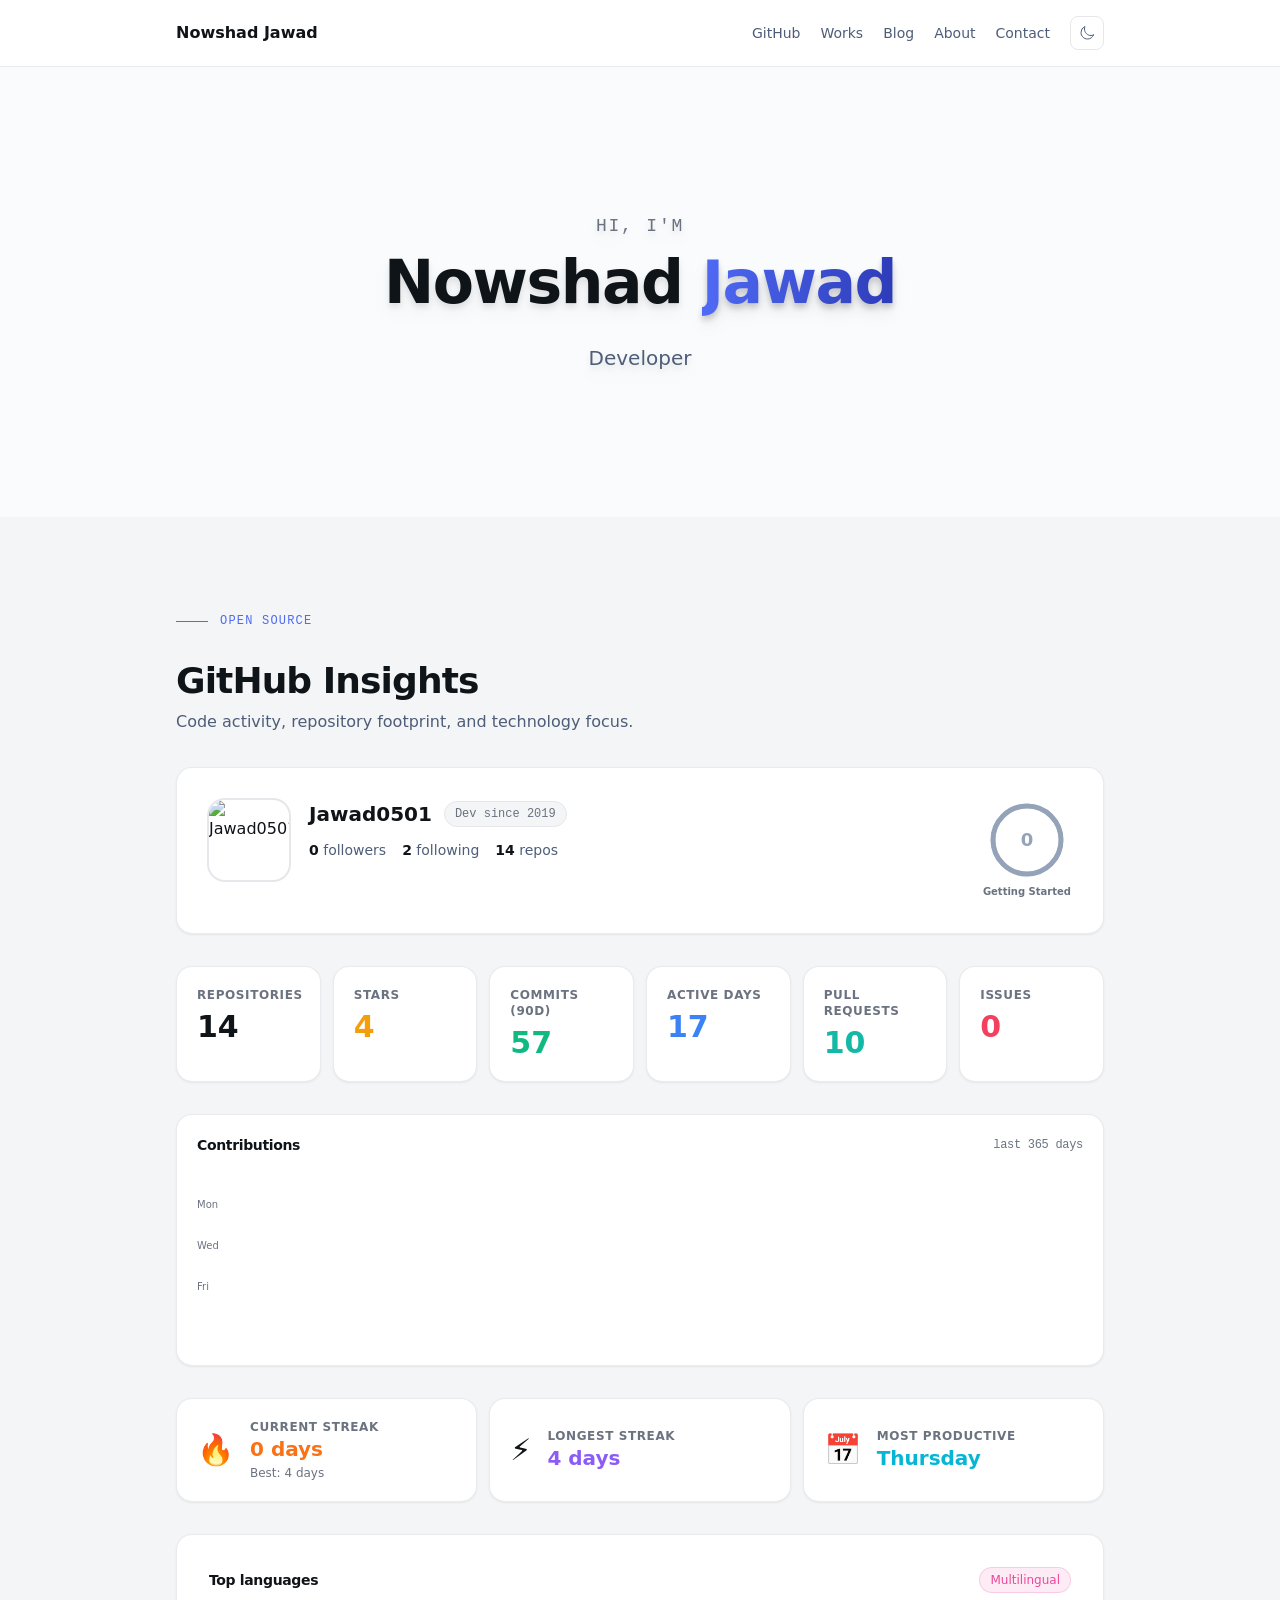
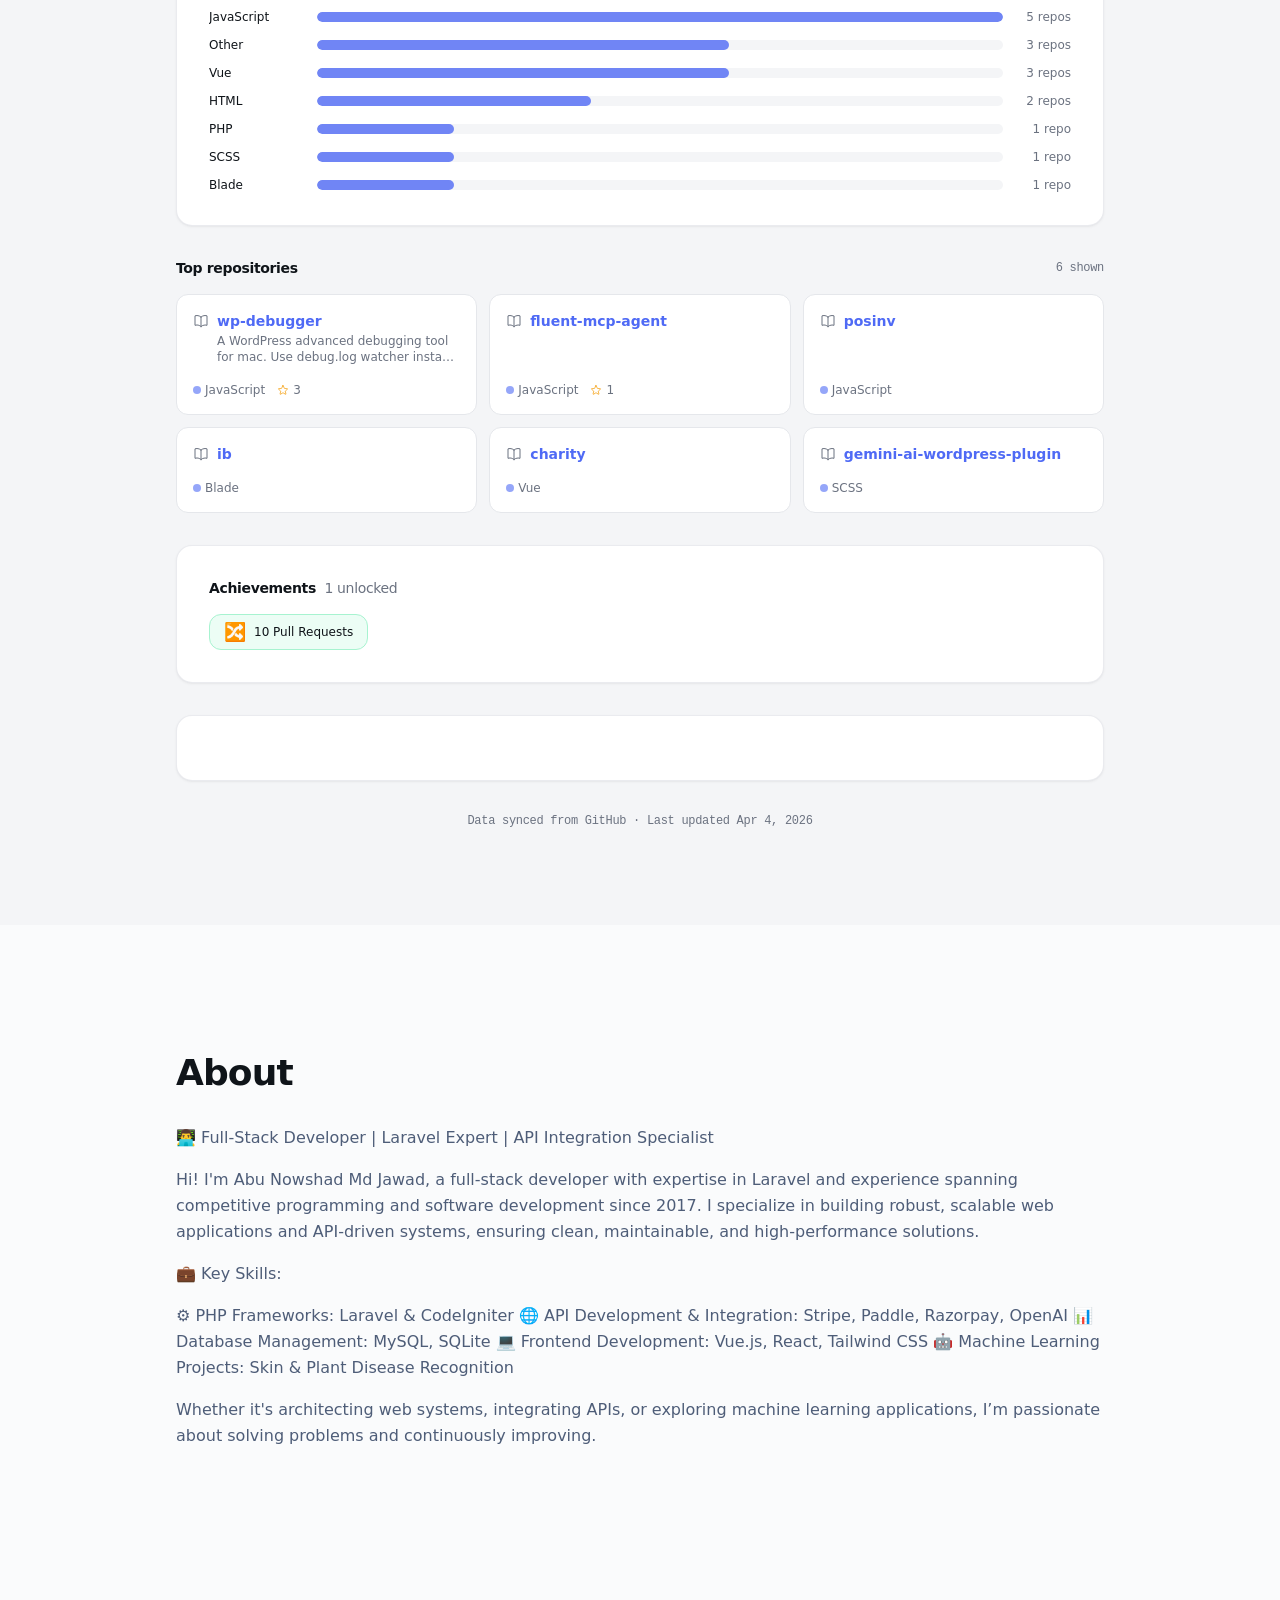
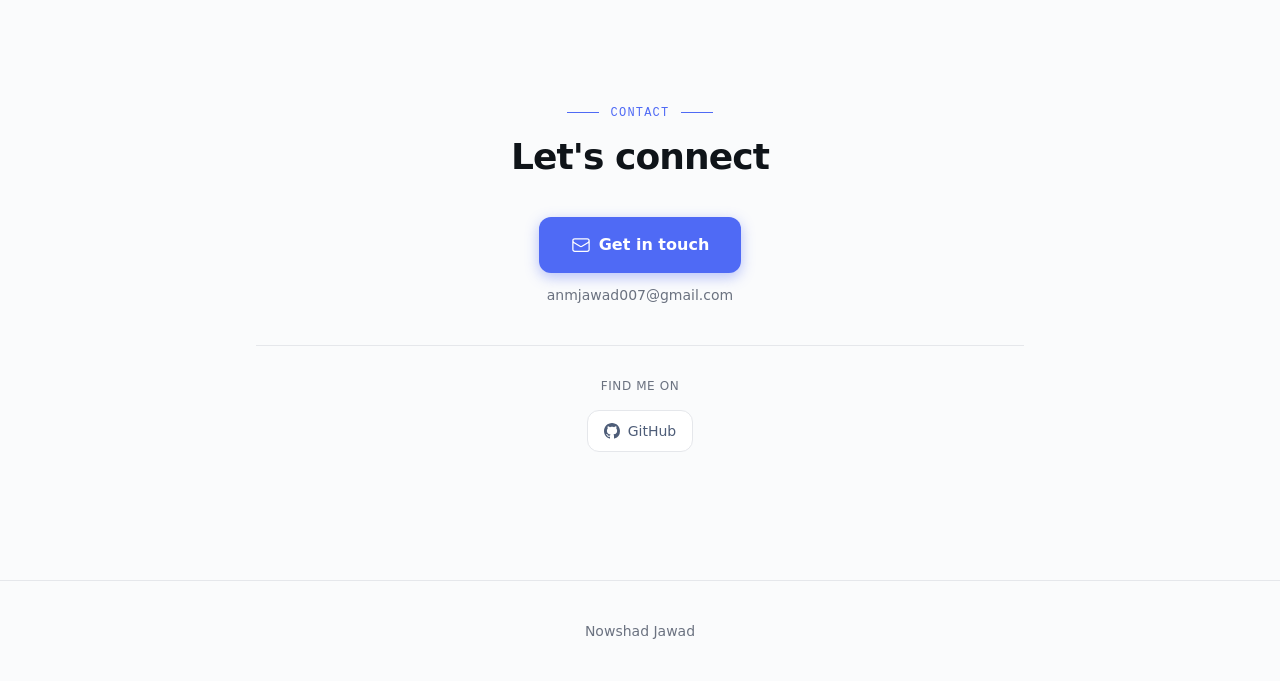
==== commit b499df4d: "Update portfolio static export" ====
--- a/index.html
+++ b/index.html
@@ -4,11 +4,12 @@
     <meta charset="utf-8">
     <meta name="viewport" content="width=device-width, initial-scale=1">
     <title>Nowshad Jawad — Portfolio</title>
+    <meta name="csrf-token" content="ED8r2vpeeZnVTzFcpgSSPXYz9HfYHaK5SedIkaGE">
     <meta name="description" content="">
     <link rel="preconnect" href="https://fonts.googleapis.com">
     <link rel="preconnect" href="https://fonts.gstatic.com" crossorigin>
     <link href="https://fonts.googleapis.com/css2?family=Inter:wght@400;500;600;700&family=Plus+Jakarta+Sans:wght@600;700;800&display=swap" rel="stylesheet">
-        <link rel="stylesheet" href="css/portfolio.css">
+    <script type="module" src="http://127.0.0.1:5174/@vite/client"></script><link rel="stylesheet" href="http://127.0.0.1:5174/resources/css/app.css" /><script type="module" src="http://127.0.0.1:5174/resources/js/app.js"></script>    <link rel="stylesheet" href="css/portfolio.css">
     <script src="js/site.js" defer></script>
 </head>
 <body class="min-h-full bg-background text-text-primary antialiased">
@@ -19,43 +20,47 @@
             <nav class="flex flex-wrap items-center justify-end gap-3 sm:gap-5 text-sm font-medium">
                                     <a href="#github" class="text-text-secondary transition-colors hover:text-primary dark:text-slate-400 dark:hover:text-primary-light">GitHub</a>
                                 <a href="works.html" class="text-text-secondary transition-colors hover:text-primary dark:text-slate-400 dark:hover:text-primary-light">Works</a>
-                <a href="#about" class="text-text-secondary transition-colors hover:text-primary dark:text-slate-400 dark:hover:text-primary-light">About</a>
-                                <button type="button" data-theme-toggle class="rounded-lg border border-border-light px-2.5 py-1.5 text-xs font-medium text-text-secondary transition-colors hover:border-primary/40 hover:text-primary dark:border-slate-700 dark:text-slate-400">Theme</button>
+                                    <a href="#blog" class="text-text-secondary transition-colors hover:text-primary dark:text-slate-400 dark:hover:text-primary-light">Blog</a>
+                                <a href="#about" class="text-text-secondary transition-colors hover:text-primary dark:text-slate-400 dark:hover:text-primary-light">About</a>
+                <a href="#contact" class="text-text-secondary transition-colors hover:text-primary dark:text-slate-400 dark:hover:text-primary-light">Contact</a>
+                                <button type="button" data-theme-toggle class="rounded-lg border border-border-light p-2 text-text-secondary transition-colors hover:border-primary/40 hover:text-primary dark:border-slate-700 dark:text-slate-400" title="Toggle theme">
+                    
+                    <svg class="w-4 h-4 hidden dark:block" fill="none" viewBox="0 0 24 24" stroke-width="1.5" stroke="currentColor"><path stroke-linecap="round" stroke-linejoin="round" d="M12 3v2.25m6.364.386l-1.591 1.591M21 12h-2.25m-.386 6.364l-1.591-1.591M12 18.75V21m-4.773-4.227l-1.591 1.591M5.25 12H3m4.227-4.773L5.636 5.636M15.75 12a3.75 3.75 0 11-7.5 0 3.75 3.75 0 017.5 0z" /></svg>
+                    
+                    <svg class="w-4 h-4 block dark:hidden" fill="none" viewBox="0 0 24 24" stroke-width="1.5" stroke="currentColor"><path stroke-linecap="round" stroke-linejoin="round" d="M21.752 15.002A9.718 9.718 0 0118 15.75c-5.385 0-9.75-4.365-9.75-9.75 0-1.33.266-2.597.748-3.752A9.753 9.753 0 003 11.25C3 16.635 7.365 21 12.75 21a9.753 9.753 0 009.002-5.998z" /></svg>
+                </button>
             </nav>
         </div>
     </header>
 
     <main>
+                                    <section class="hero-section">
+    <div class="section-container text-center flex flex-col items-center justify-center min-h-[50vh]">
+        <p class="mono-label uppercase tracking-widest text-lg drop-shadow-lg">Hi, I&#039;m</p>
+        <h1 class="page-heading mt-3 text-center drop-shadow-lg">
+            Nowshad
+            <span class="gradient-text drop-shadow-lg">Jawad</span>
+        </h1>
+        <p class="mt-4 text-lg md:text-xl text-center drop-shadow-lg"></p>
+        <p class="page-subheading mt-4 text-center max-w-2xl drop-shadow-lg">Developer</p>
+    </div>
+</section>
+                                                <section id="github" class="section-dim">
+    <div class="section-container py-16 md:py-24 space-y-8">
         
-        <section class="section-padding section-container text-center">
-            <p class="mono-label uppercase tracking-widest text-primary">Hi, I&#039;m</p>
-            <h1 class="page-heading mt-3">
-                Nowshad
-                <span class="gradient-text">Jawad</span>
-            </h1>
-            <p class="mt-4 text-lg text-text-secondary dark:text-slate-300 md:text-xl"></p>
-            <p class="page-subheading mx-auto mt-4">Developer</p>
-        </section>
+        <div class="flex items-center gap-3 mb-2">
+            <span class="h-px flex-1 max-w-8 bg-primary"></span>
+            <span class="mono-label uppercase tracking-widest text-primary font-medium">open source</span>
+        </div>
+        <div class="mb-4">
+            <h2 class="font-heading text-3xl md:text-4xl font-bold text-text-primary dark:text-white tracking-tight">GitHub Insights</h2>
+            <p class="mt-2 text-text-secondary dark:text-slate-400 text-base max-w-2xl leading-relaxed">
+                Code activity, repository footprint, and technology focus.
+            </p>
+        </div>
 
         
-        
-        
-                <section id="github" class="section-dim">
-            <div class="section-container py-16 md:py-24 space-y-8">
-                
-                <div class="flex items-center gap-3 mb-2">
-                    <span class="h-px flex-1 max-w-8 bg-primary"></span>
-                    <span class="mono-label uppercase tracking-widest text-primary font-medium">open source</span>
-                </div>
-                <div class="mb-4">
-                    <h2 class="font-heading text-3xl md:text-4xl font-bold text-text-primary dark:text-white tracking-tight">GitHub Insights</h2>
-                    <p class="mt-2 text-text-secondary dark:text-slate-400 text-base max-w-2xl leading-relaxed">
-                        Code activity, repository footprint, and technology focus.
-                    </p>
-                </div>
-
-                
-                                    <div class="card">
+                                                        <div class="card">
                         <div class="flex flex-col sm:flex-row items-start gap-6">
     <div class="flex items-start gap-5 flex-1 min-w-0">
                     <img src="https://avatars.githubusercontent.com/u/59194549?v=4" alt="Jawad0501"
@@ -73,14 +78,14 @@
                         <div class="flex flex-wrap items-center gap-4 mt-3 text-sm text-text-secondary dark:text-slate-400">
                 <span><strong class="text-text-primary dark:text-white">0</strong> followers</span>
                 <span><strong class="text-text-primary dark:text-white">2</strong> following</span>
-                <span><strong class="text-text-primary dark:text-white">13</strong> repos</span>
+                <span><strong class="text-text-primary dark:text-white">14</strong> repos</span>
             </div>
         </div>
     </div>
 
     
             <div class="shrink-0 flex flex-col items-center text-center">
-            <div class="relative w-20 h-20" x-data="devScoreRing(6)">
+            <div class="relative w-20 h-20" x-data="devScoreRing(9)">
                 <svg class="w-20 h-20 -rotate-90" viewBox="0 0 80 80">
                     <circle cx="40" cy="40" r="34" fill="none" stroke-width="5" class="stroke-slate-200 dark:stroke-slate-800" />
                     <circle cx="40" cy="40" r="34" fill="none" stroke-width="5"
@@ -98,12 +103,10 @@
         </div>
     </div>
                     </div>
-                
-                
-                                    <div class="grid gap-3 grid-cols-2 sm:grid-cols-3 lg:grid-cols-6">
+                                                                                    <div class="grid gap-3 grid-cols-2 sm:grid-cols-3 lg:grid-cols-6">
     <div class="stat-card">
         <p class="stat-label">Repositories</p>
-        <p class="stat-value">13</p>
+        <p class="stat-value">14</p>
     </div>
     <div class="stat-card">
         <p class="stat-label">Stars</p>
@@ -111,11 +114,11 @@
     </div>
     <div class="stat-card">
         <p class="stat-label">Commits (90d)</p>
-        <p class="stat-value text-emerald-500 dark:text-emerald-400">32</p>
+        <p class="stat-value text-emerald-500 dark:text-emerald-400">57</p>
     </div>
     <div class="stat-card">
         <p class="stat-label">Active days</p>
-        <p class="stat-value text-blue-500 dark:text-blue-400">9</p>
+        <p class="stat-value text-blue-500 dark:text-blue-400">17</p>
     </div>
     <div class="stat-card">
         <p class="stat-label">Pull requests</p>
@@ -126,28 +129,26 @@
         <p class="stat-value text-rose-500 dark:text-rose-400">0</p>
     </div>
 </div>
-                
-                
-                                    <div class="card !p-5">
-                        <div x-data="heatmapGrid(JSON.parse('[{\u0022day\u0022:\u00222026-01-03\u0022,\u0022commits\u0022:1,\u0022pushes\u0022:1},{\u0022day\u0022:\u00222026-01-04\u0022,\u0022commits\u0022:0,\u0022pushes\u0022:0},{\u0022day\u0022:\u00222026-01-05\u0022,\u0022commits\u0022:0,\u0022pushes\u0022:0},{\u0022day\u0022:\u00222026-01-06\u0022,\u0022commits\u0022:0,\u0022pushes\u0022:0},{\u0022day\u0022:\u00222026-01-07\u0022,\u0022commits\u0022:0,\u0022pushes\u0022:0},{\u0022day\u0022:\u00222026-01-08\u0022,\u0022commits\u0022:0,\u0022pushes\u0022:0},{\u0022day\u0022:\u00222026-01-09\u0022,\u0022commits\u0022:0,\u0022pushes\u0022:0},{\u0022day\u0022:\u00222026-01-10\u0022,\u0022commits\u0022:0,\u0022pushes\u0022:0},{\u0022day\u0022:\u00222026-01-11\u0022,\u0022commits\u0022:0,\u0022pushes\u0022:0},{\u0022day\u0022:\u00222026-01-12\u0022,\u0022commits\u0022:0,\u0022pushes\u0022:0},{\u0022day\u0022:\u00222026-01-13\u0022,\u0022commits\u0022:0,\u0022pushes\u0022:0},{\u0022day\u0022:\u00222026-01-14\u0022,\u0022commits\u0022:0,\u0022pushes\u0022:0},{\u0022day\u0022:\u00222026-01-15\u0022,\u0022commits\u0022:0,\u0022pushes\u0022:0},{\u0022day\u0022:\u00222026-01-16\u0022,\u0022commits\u0022:1,\u0022pushes\u0022:1},{\u0022day\u0022:\u00222026-01-17\u0022,\u0022commits\u0022:0,\u0022pushes\u0022:0},{\u0022day\u0022:\u00222026-01-18\u0022,\u0022commits\u0022:0,\u0022pushes\u0022:0},{\u0022day\u0022:\u00222026-01-19\u0022,\u0022commits\u0022:0,\u0022pushes\u0022:0},{\u0022day\u0022:\u00222026-01-20\u0022,\u0022commits\u0022:0,\u0022pushes\u0022:0},{\u0022day\u0022:\u00222026-01-21\u0022,\u0022commits\u0022:0,\u0022pushes\u0022:0},{\u0022day\u0022:\u00222026-01-22\u0022,\u0022commits\u0022:0,\u0022pushes\u0022:0},{\u0022day\u0022:\u00222026-01-23\u0022,\u0022commits\u0022:0,\u0022pushes\u0022:0},{\u0022day\u0022:\u00222026-01-24\u0022,\u0022commits\u0022:0,\u0022pushes\u0022:0},{\u0022day\u0022:\u00222026-01-25\u0022,\u0022commits\u0022:0,\u0022pushes\u0022:0},{\u0022day\u0022:\u00222026-01-26\u0022,\u0022commits\u0022:0,\u0022pushes\u0022:0},{\u0022day\u0022:\u00222026-01-27\u0022,\u0022commits\u0022:0,\u0022pushes\u0022:0},{\u0022day\u0022:\u00222026-01-28\u0022,\u0022commits\u0022:0,\u0022pushes\u0022:0},{\u0022day\u0022:\u00222026-01-29\u0022,\u0022commits\u0022:0,\u0022pushes\u0022:0},{\u0022day\u0022:\u00222026-01-30\u0022,\u0022commits\u0022:6,\u0022pushes\u0022:1},{\u0022day\u0022:\u00222026-01-31\u0022,\u0022commits\u0022:0,\u0022pushes\u0022:0},{\u0022day\u0022:\u00222026-02-01\u0022,\u0022commits\u0022:2,\u0022pushes\u0022:1},{\u0022day\u0022:\u00222026-02-02\u0022,\u0022commits\u0022:0,\u0022pushes\u0022:0},{\u0022day\u0022:\u00222026-02-03\u0022,\u0022commits\u0022:0,\u0022pushes\u0022:0},{\u0022day\u0022:\u00222026-02-04\u0022,\u0022commits\u0022:0,\u0022pushes\u0022:0},{\u0022day\u0022:\u00222026-02-05\u0022,\u0022commits\u0022:0,\u0022pushes\u0022:0},{\u0022day\u0022:\u00222026-02-06\u0022,\u0022commits\u0022:0,\u0022pushes\u0022:0},{\u0022day\u0022:\u00222026-02-07\u0022,\u0022commits\u0022:0,\u0022pushes\u0022:0},{\u0022day\u0022:\u00222026-02-08\u0022,\u0022commits\u0022:0,\u0022pushes\u0022:0},{\u0022day\u0022:\u00222026-02-09\u0022,\u0022commits\u0022:0,\u0022pushes\u0022:0},{\u0022day\u0022:\u00222026-02-10\u0022,\u0022commits\u0022:0,\u0022pushes\u0022:0},{\u0022day\u0022:\u00222026-02-11\u0022,\u0022commits\u0022:0,\u0022pushes\u0022:0},{\u0022day\u0022:\u00222026-02-12\u0022,\u0022commits\u0022:0,\u0022pushes\u0022:0},{\u0022day\u0022:\u00222026-02-13\u0022,\u0022commits\u0022:0,\u0022pushes\u0022:0},{\u0022day\u0022:\u00222026-02-14\u0022,\u0022commits\u0022:0,\u0022pushes\u0022:0},{\u0022day\u0022:\u00222026-02-15\u0022,\u0022commits\u0022:0,\u0022pushes\u0022:0},{\u0022day\u0022:\u00222026-02-16\u0022,\u0022commits\u0022:0,\u0022pushes\u0022:0},{\u0022day\u0022:\u00222026-02-17\u0022,\u0022commits\u0022:0,\u0022pushes\u0022:0},{\u0022day\u0022:\u00222026-02-18\u0022,\u0022commits\u0022:0,\u0022pushes\u0022:0},{\u0022day\u0022:\u00222026-02-19\u0022,\u0022commits\u0022:0,\u0022pushes\u0022:0},{\u0022day\u0022:\u00222026-02-20\u0022,\u0022commits\u0022:0,\u0022pushes\u0022:0},{\u0022day\u0022:\u00222026-02-21\u0022,\u0022commits\u0022:0,\u0022pushes\u0022:0},{\u0022day\u0022:\u00222026-02-22\u0022,\u0022commits\u0022:0,\u0022pushes\u0022:0},{\u0022day\u0022:\u00222026-02-23\u0022,\u0022commits\u0022:0,\u0022pushes\u0022:0},{\u0022day\u0022:\u00222026-02-24\u0022,\u0022commits\u0022:0,\u0022pushes\u0022:0},{\u0022day\u0022:\u00222026-02-25\u0022,\u0022commits\u0022:0,\u0022pushes\u0022:0},{\u0022day\u0022:\u00222026-02-26\u0022,\u0022commits\u0022:0,\u0022pushes\u0022:0},{\u0022day\u0022:\u00222026-02-27\u0022,\u0022commits\u0022:0,\u0022pushes\u0022:0},{\u0022day\u0022:\u00222026-02-28\u0022,\u0022commits\u0022:0,\u0022pushes\u0022:0},{\u0022day\u0022:\u00222026-03-01\u0022,\u0022commits\u0022:0,\u0022pushes\u0022:0},{\u0022day\u0022:\u00222026-03-02\u0022,\u0022commits\u0022:0,\u0022pushes\u0022:0},{\u0022day\u0022:\u00222026-03-03\u0022,\u0022commits\u0022:0,\u0022pushes\u0022:0},{\u0022day\u0022:\u00222026-03-04\u0022,\u0022commits\u0022:0,\u0022pushes\u0022:0},{\u0022day\u0022:\u00222026-03-05\u0022,\u0022commits\u0022:0,\u0022pushes\u0022:0},{\u0022day\u0022:\u00222026-03-06\u0022,\u0022commits\u0022:0,\u0022pushes\u0022:0},{\u0022day\u0022:\u00222026-03-07\u0022,\u0022commits\u0022:0,\u0022pushes\u0022:0},{\u0022day\u0022:\u00222026-03-08\u0022,\u0022commits\u0022:0,\u0022pushes\u0022:0},{\u0022day\u0022:\u00222026-03-09\u0022,\u0022commits\u0022:0,\u0022pushes\u0022:0},{\u0022day\u0022:\u00222026-03-10\u0022,\u0022commits\u0022:0,\u0022pushes\u0022:0},{\u0022day\u0022:\u00222026-03-11\u0022,\u0022commits\u0022:8,\u0022pushes\u0022:1},{\u0022day\u0022:\u00222026-03-12\u0022,\u0022commits\u0022:0,\u0022pushes\u0022:0},{\u0022day\u0022:\u00222026-03-13\u0022,\u0022commits\u0022:0,\u0022pushes\u0022:0},{\u0022day\u0022:\u00222026-03-14\u0022,\u0022commits\u0022:0,\u0022pushes\u0022:0},{\u0022day\u0022:\u00222026-03-15\u0022,\u0022commits\u0022:0,\u0022pushes\u0022:0},{\u0022day\u0022:\u00222026-03-16\u0022,\u0022commits\u0022:0,\u0022pushes\u0022:0},{\u0022day\u0022:\u00222026-03-17\u0022,\u0022commits\u0022:0,\u0022pushes\u0022:0},{\u0022day\u0022:\u00222026-03-18\u0022,\u0022commits\u0022:3,\u0022pushes\u0022:1},{\u0022day\u0022:\u00222026-03-19\u0022,\u0022commits\u0022:0,\u0022pushes\u0022:0},{\u0022day\u0022:\u00222026-03-20\u0022,\u0022commits\u0022:0,\u0022pushes\u0022:0},{\u0022day\u0022:\u00222026-03-21\u0022,\u0022commits\u0022:8,\u0022pushes\u0022:1},{\u0022day\u0022:\u00222026-03-22\u0022,\u0022commits\u0022:1,\u0022pushes\u0022:1},{\u0022day\u0022:\u00222026-03-23\u0022,\u0022commits\u0022:0,\u0022pushes\u0022:0},{\u0022day\u0022:\u00222026-03-24\u0022,\u0022commits\u0022:0,\u0022pushes\u0022:0},{\u0022day\u0022:\u00222026-03-25\u0022,\u0022commits\u0022:0,\u0022pushes\u0022:0},{\u0022day\u0022:\u00222026-03-26\u0022,\u0022commits\u0022:0,\u0022pushes\u0022:0},{\u0022day\u0022:\u00222026-03-27\u0022,\u0022commits\u0022:0,\u0022pushes\u0022:0},{\u0022day\u0022:\u00222026-03-28\u0022,\u0022commits\u0022:0,\u0022pushes\u0022:0},{\u0022day\u0022:\u00222026-03-29\u0022,\u0022commits\u0022:2,\u0022pushes\u0022:1},{\u0022day\u0022:\u00222026-03-30\u0022,\u0022commits\u0022:0,\u0022pushes\u0022:0},{\u0022day\u0022:\u00222026-03-31\u0022,\u0022commits\u0022:0,\u0022pushes\u0022:0},{\u0022day\u0022:\u00222026-04-01\u0022,\u0022commits\u0022:0,\u0022pushes\u0022:0},{\u0022day\u0022:\u00222026-04-02\u0022,\u0022commits\u0022:0,\u0022pushes\u0022:0}]'))">
+                                                                                    <div class="card !p-5">
+                        <div x-data="heatmapGrid(JSON.parse('[{\u0022day\u0022:\u00222025-04-05\u0022,\u0022commits\u0022:0,\u0022pushes\u0022:0},{\u0022day\u0022:\u00222025-04-06\u0022,\u0022commits\u0022:0,\u0022pushes\u0022:0},{\u0022day\u0022:\u00222025-04-07\u0022,\u0022commits\u0022:0,\u0022pushes\u0022:0},{\u0022day\u0022:\u00222025-04-08\u0022,\u0022commits\u0022:0,\u0022pushes\u0022:0},{\u0022day\u0022:\u00222025-04-09\u0022,\u0022commits\u0022:0,\u0022pushes\u0022:0},{\u0022day\u0022:\u00222025-04-10\u0022,\u0022commits\u0022:0,\u0022pushes\u0022:0},{\u0022day\u0022:\u00222025-04-11\u0022,\u0022commits\u0022:0,\u0022pushes\u0022:0},{\u0022day\u0022:\u00222025-04-12\u0022,\u0022commits\u0022:0,\u0022pushes\u0022:0},{\u0022day\u0022:\u00222025-04-13\u0022,\u0022commits\u0022:0,\u0022pushes\u0022:0},{\u0022day\u0022:\u00222025-04-14\u0022,\u0022commits\u0022:0,\u0022pushes\u0022:0},{\u0022day\u0022:\u00222025-04-15\u0022,\u0022commits\u0022:0,\u0022pushes\u0022:0},{\u0022day\u0022:\u00222025-04-16\u0022,\u0022commits\u0022:0,\u0022pushes\u0022:0},{\u0022day\u0022:\u00222025-04-17\u0022,\u0022commits\u0022:0,\u0022pushes\u0022:0},{\u0022day\u0022:\u00222025-04-18\u0022,\u0022commits\u0022:0,\u0022pushes\u0022:0},{\u0022day\u0022:\u00222025-04-19\u0022,\u0022commits\u0022:0,\u0022pushes\u0022:0},{\u0022day\u0022:\u00222025-04-20\u0022,\u0022commits\u0022:0,\u0022pushes\u0022:0},{\u0022day\u0022:\u00222025-04-21\u0022,\u0022commits\u0022:0,\u0022pushes\u0022:0},{\u0022day\u0022:\u00222025-04-22\u0022,\u0022commits\u0022:0,\u0022pushes\u0022:0},{\u0022day\u0022:\u00222025-04-23\u0022,\u0022commits\u0022:0,\u0022pushes\u0022:0},{\u0022day\u0022:\u00222025-04-24\u0022,\u0022commits\u0022:0,\u0022pushes\u0022:0},{\u0022day\u0022:\u00222025-04-25\u0022,\u0022commits\u0022:0,\u0022pushes\u0022:0},{\u0022day\u0022:\u00222025-04-26\u0022,\u0022commits\u0022:0,\u0022pushes\u0022:0},{\u0022day\u0022:\u00222025-04-27\u0022,\u0022commits\u0022:0,\u0022pushes\u0022:0},{\u0022day\u0022:\u00222025-04-28\u0022,\u0022commits\u0022:0,\u0022pushes\u0022:0},{\u0022day\u0022:\u00222025-04-29\u0022,\u0022commits\u0022:0,\u0022pushes\u0022:0},{\u0022day\u0022:\u00222025-04-30\u0022,\u0022commits\u0022:0,\u0022pushes\u0022:0},{\u0022day\u0022:\u00222025-05-01\u0022,\u0022commits\u0022:0,\u0022pushes\u0022:0},{\u0022day\u0022:\u00222025-05-02\u0022,\u0022commits\u0022:0,\u0022pushes\u0022:0},{\u0022day\u0022:\u00222025-05-03\u0022,\u0022commits\u0022:0,\u0022pushes\u0022:0},{\u0022day\u0022:\u00222025-05-04\u0022,\u0022commits\u0022:0,\u0022pushes\u0022:0},{\u0022day\u0022:\u00222025-05-05\u0022,\u0022commits\u0022:0,\u0022pushes\u0022:0},{\u0022day\u0022:\u00222025-05-06\u0022,\u0022commits\u0022:0,\u0022pushes\u0022:0},{\u0022day\u0022:\u00222025-05-07\u0022,\u0022commits\u0022:0,\u0022pushes\u0022:0},{\u0022day\u0022:\u00222025-05-08\u0022,\u0022commits\u0022:0,\u0022pushes\u0022:0},{\u0022day\u0022:\u00222025-05-09\u0022,\u0022commits\u0022:0,\u0022pushes\u0022:0},{\u0022day\u0022:\u00222025-05-10\u0022,\u0022commits\u0022:0,\u0022pushes\u0022:0},{\u0022day\u0022:\u00222025-05-11\u0022,\u0022commits\u0022:0,\u0022pushes\u0022:0},{\u0022day\u0022:\u00222025-05-12\u0022,\u0022commits\u0022:0,\u0022pushes\u0022:0},{\u0022day\u0022:\u00222025-05-13\u0022,\u0022commits\u0022:0,\u0022pushes\u0022:0},{\u0022day\u0022:\u00222025-05-14\u0022,\u0022commits\u0022:0,\u0022pushes\u0022:0},{\u0022day\u0022:\u00222025-05-15\u0022,\u0022commits\u0022:0,\u0022pushes\u0022:0},{\u0022day\u0022:\u00222025-05-16\u0022,\u0022commits\u0022:0,\u0022pushes\u0022:0},{\u0022day\u0022:\u00222025-05-17\u0022,\u0022commits\u0022:0,\u0022pushes\u0022:0},{\u0022day\u0022:\u00222025-05-18\u0022,\u0022commits\u0022:0,\u0022pushes\u0022:0},{\u0022day\u0022:\u00222025-05-19\u0022,\u0022commits\u0022:0,\u0022pushes\u0022:0},{\u0022day\u0022:\u00222025-05-20\u0022,\u0022commits\u0022:0,\u0022pushes\u0022:0},{\u0022day\u0022:\u00222025-05-21\u0022,\u0022commits\u0022:3,\u0022pushes\u0022:1},{\u0022day\u0022:\u00222025-05-22\u0022,\u0022commits\u0022:0,\u0022pushes\u0022:0},{\u0022day\u0022:\u00222025-05-23\u0022,\u0022commits\u0022:2,\u0022pushes\u0022:1},{\u0022day\u0022:\u00222025-05-24\u0022,\u0022commits\u0022:0,\u0022pushes\u0022:0},{\u0022day\u0022:\u00222025-05-25\u0022,\u0022commits\u0022:0,\u0022pushes\u0022:0},{\u0022day\u0022:\u00222025-05-26\u0022,\u0022commits\u0022:0,\u0022pushes\u0022:0},{\u0022day\u0022:\u00222025-05-27\u0022,\u0022commits\u0022:0,\u0022pushes\u0022:0},{\u0022day\u0022:\u00222025-05-28\u0022,\u0022commits\u0022:0,\u0022pushes\u0022:0},{\u0022day\u0022:\u00222025-05-29\u0022,\u0022commits\u0022:0,\u0022pushes\u0022:0},{\u0022day\u0022:\u00222025-05-30\u0022,\u0022commits\u0022:0,\u0022pushes\u0022:0},{\u0022day\u0022:\u00222025-05-31\u0022,\u0022commits\u0022:0,\u0022pushes\u0022:0},{\u0022day\u0022:\u00222025-06-01\u0022,\u0022commits\u0022:0,\u0022pushes\u0022:0},{\u0022day\u0022:\u00222025-06-02\u0022,\u0022commits\u0022:0,\u0022pushes\u0022:0},{\u0022day\u0022:\u00222025-06-03\u0022,\u0022commits\u0022:0,\u0022pushes\u0022:0},{\u0022day\u0022:\u00222025-06-04\u0022,\u0022commits\u0022:0,\u0022pushes\u0022:0},{\u0022day\u0022:\u00222025-06-05\u0022,\u0022commits\u0022:0,\u0022pushes\u0022:0},{\u0022day\u0022:\u00222025-06-06\u0022,\u0022commits\u0022:0,\u0022pushes\u0022:0},{\u0022day\u0022:\u00222025-06-07\u0022,\u0022commits\u0022:0,\u0022pushes\u0022:0},{\u0022day\u0022:\u00222025-06-08\u0022,\u0022commits\u0022:0,\u0022pushes\u0022:0},{\u0022day\u0022:\u00222025-06-09\u0022,\u0022commits\u0022:0,\u0022pushes\u0022:0},{\u0022day\u0022:\u00222025-06-10\u0022,\u0022commits\u0022:0,\u0022pushes\u0022:0},{\u0022day\u0022:\u00222025-06-11\u0022,\u0022commits\u0022:0,\u0022pushes\u0022:0},{\u0022day\u0022:\u00222025-06-12\u0022,\u0022commits\u0022:0,\u0022pushes\u0022:0},{\u0022day\u0022:\u00222025-06-13\u0022,\u0022commits\u0022:0,\u0022pushes\u0022:0},{\u0022day\u0022:\u00222025-06-14\u0022,\u0022commits\u0022:0,\u0022pushes\u0022:0},{\u0022day\u0022:\u00222025-06-15\u0022,\u0022commits\u0022:0,\u0022pushes\u0022:0},{\u0022day\u0022:\u00222025-06-16\u0022,\u0022commits\u0022:0,\u0022pushes\u0022:0},{\u0022day\u0022:\u00222025-06-17\u0022,\u0022commits\u0022:0,\u0022pushes\u0022:0},{\u0022day\u0022:\u00222025-06-18\u0022,\u0022commits\u0022:0,\u0022pushes\u0022:0},{\u0022day\u0022:\u00222025-06-19\u0022,\u0022commits\u0022:0,\u0022pushes\u0022:0},{\u0022day\u0022:\u00222025-06-20\u0022,\u0022commits\u0022:0,\u0022pushes\u0022:0},{\u0022day\u0022:\u00222025-06-21\u0022,\u0022commits\u0022:0,\u0022pushes\u0022:0},{\u0022day\u0022:\u00222025-06-22\u0022,\u0022commits\u0022:0,\u0022pushes\u0022:0},{\u0022day\u0022:\u00222025-06-23\u0022,\u0022commits\u0022:0,\u0022pushes\u0022:0},{\u0022day\u0022:\u00222025-06-24\u0022,\u0022commits\u0022:0,\u0022pushes\u0022:0},{\u0022day\u0022:\u00222025-06-25\u0022,\u0022commits\u0022:0,\u0022pushes\u0022:0},{\u0022day\u0022:\u00222025-06-26\u0022,\u0022commits\u0022:0,\u0022pushes\u0022:0},{\u0022day\u0022:\u00222025-06-27\u0022,\u0022commits\u0022:0,\u0022pushes\u0022:0},{\u0022day\u0022:\u00222025-06-28\u0022,\u0022commits\u0022:0,\u0022pushes\u0022:0},{\u0022day\u0022:\u00222025-06-29\u0022,\u0022commits\u0022:0,\u0022pushes\u0022:0},{\u0022day\u0022:\u00222025-06-30\u0022,\u0022commits\u0022:0,\u0022pushes\u0022:0},{\u0022day\u0022:\u00222025-07-01\u0022,\u0022commits\u0022:0,\u0022pushes\u0022:0},{\u0022day\u0022:\u00222025-07-02\u0022,\u0022commits\u0022:0,\u0022pushes\u0022:0},{\u0022day\u0022:\u00222025-07-03\u0022,\u0022commits\u0022:0,\u0022pushes\u0022:0},{\u0022day\u0022:\u00222025-07-04\u0022,\u0022commits\u0022:0,\u0022pushes\u0022:0},{\u0022day\u0022:\u00222025-07-05\u0022,\u0022commits\u0022:0,\u0022pushes\u0022:0},{\u0022day\u0022:\u00222025-07-06\u0022,\u0022commits\u0022:0,\u0022pushes\u0022:0},{\u0022day\u0022:\u00222025-07-07\u0022,\u0022commits\u0022:0,\u0022pushes\u0022:0},{\u0022day\u0022:\u00222025-07-08\u0022,\u0022commits\u0022:0,\u0022pushes\u0022:0},{\u0022day\u0022:\u00222025-07-09\u0022,\u0022commits\u0022:0,\u0022pushes\u0022:0},{\u0022day\u0022:\u00222025-07-10\u0022,\u0022commits\u0022:0,\u0022pushes\u0022:0},{\u0022day\u0022:\u00222025-07-11\u0022,\u0022commits\u0022:0,\u0022pushes\u0022:0},{\u0022day\u0022:\u00222025-07-12\u0022,\u0022commits\u0022:0,\u0022pushes\u0022:0},{\u0022day\u0022:\u00222025-07-13\u0022,\u0022commits\u0022:0,\u0022pushes\u0022:0},{\u0022day\u0022:\u00222025-07-14\u0022,\u0022commits\u0022:0,\u0022pushes\u0022:0},{\u0022day\u0022:\u00222025-07-15\u0022,\u0022commits\u0022:0,\u0022pushes\u0022:0},{\u0022day\u0022:\u00222025-07-16\u0022,\u0022commits\u0022:0,\u0022pushes\u0022:0},{\u0022day\u0022:\u00222025-07-17\u0022,\u0022commits\u0022:0,\u0022pushes\u0022:0},{\u0022day\u0022:\u00222025-07-18\u0022,\u0022commits\u0022:0,\u0022pushes\u0022:0},{\u0022day\u0022:\u00222025-07-19\u0022,\u0022commits\u0022:0,\u0022pushes\u0022:0},{\u0022day\u0022:\u00222025-07-20\u0022,\u0022commits\u0022:0,\u0022pushes\u0022:0},{\u0022day\u0022:\u00222025-07-21\u0022,\u0022commits\u0022:0,\u0022pushes\u0022:0},{\u0022day\u0022:\u00222025-07-22\u0022,\u0022commits\u0022:0,\u0022pushes\u0022:0},{\u0022day\u0022:\u00222025-07-23\u0022,\u0022commits\u0022:0,\u0022pushes\u0022:0},{\u0022day\u0022:\u00222025-07-24\u0022,\u0022commits\u0022:0,\u0022pushes\u0022:0},{\u0022day\u0022:\u00222025-07-25\u0022,\u0022commits\u0022:0,\u0022pushes\u0022:0},{\u0022day\u0022:\u00222025-07-26\u0022,\u0022commits\u0022:0,\u0022pushes\u0022:0},{\u0022day\u0022:\u00222025-07-27\u0022,\u0022commits\u0022:0,\u0022pushes\u0022:0},{\u0022day\u0022:\u00222025-07-28\u0022,\u0022commits\u0022:0,\u0022pushes\u0022:0},{\u0022day\u0022:\u00222025-07-29\u0022,\u0022commits\u0022:0,\u0022pushes\u0022:0},{\u0022day\u0022:\u00222025-07-30\u0022,\u0022commits\u0022:0,\u0022pushes\u0022:0},{\u0022day\u0022:\u00222025-07-31\u0022,\u0022commits\u0022:0,\u0022pushes\u0022:0},{\u0022day\u0022:\u00222025-08-01\u0022,\u0022commits\u0022:0,\u0022pushes\u0022:0},{\u0022day\u0022:\u00222025-08-02\u0022,\u0022commits\u0022:0,\u0022pushes\u0022:0},{\u0022day\u0022:\u00222025-08-03\u0022,\u0022commits\u0022:0,\u0022pushes\u0022:0},{\u0022day\u0022:\u00222025-08-04\u0022,\u0022commits\u0022:0,\u0022pushes\u0022:0},{\u0022day\u0022:\u00222025-08-05\u0022,\u0022commits\u0022:0,\u0022pushes\u0022:0},{\u0022day\u0022:\u00222025-08-06\u0022,\u0022commits\u0022:0,\u0022pushes\u0022:0},{\u0022day\u0022:\u00222025-08-07\u0022,\u0022commits\u0022:0,\u0022pushes\u0022:0},{\u0022day\u0022:\u00222025-08-08\u0022,\u0022commits\u0022:0,\u0022pushes\u0022:0},{\u0022day\u0022:\u00222025-08-09\u0022,\u0022commits\u0022:0,\u0022pushes\u0022:0},{\u0022day\u0022:\u00222025-08-10\u0022,\u0022commits\u0022:0,\u0022pushes\u0022:0},{\u0022day\u0022:\u00222025-08-11\u0022,\u0022commits\u0022:0,\u0022pushes\u0022:0},{\u0022day\u0022:\u00222025-08-12\u0022,\u0022commits\u0022:0,\u0022pushes\u0022:0},{\u0022day\u0022:\u00222025-08-13\u0022,\u0022commits\u0022:0,\u0022pushes\u0022:0},{\u0022day\u0022:\u00222025-08-14\u0022,\u0022commits\u0022:0,\u0022pushes\u0022:0},{\u0022day\u0022:\u00222025-08-15\u0022,\u0022commits\u0022:0,\u0022pushes\u0022:0},{\u0022day\u0022:\u00222025-08-16\u0022,\u0022commits\u0022:0,\u0022pushes\u0022:0},{\u0022day\u0022:\u00222025-08-17\u0022,\u0022commits\u0022:0,\u0022pushes\u0022:0},{\u0022day\u0022:\u00222025-08-18\u0022,\u0022commits\u0022:0,\u0022pushes\u0022:0},{\u0022day\u0022:\u00222025-08-19\u0022,\u0022commits\u0022:0,\u0022pushes\u0022:0},{\u0022day\u0022:\u00222025-08-20\u0022,\u0022commits\u0022:0,\u0022pushes\u0022:0},{\u0022day\u0022:\u00222025-08-21\u0022,\u0022commits\u0022:0,\u0022pushes\u0022:0},{\u0022day\u0022:\u00222025-08-22\u0022,\u0022commits\u0022:0,\u0022pushes\u0022:0},{\u0022day\u0022:\u00222025-08-23\u0022,\u0022commits\u0022:0,\u0022pushes\u0022:0},{\u0022day\u0022:\u00222025-08-24\u0022,\u0022commits\u0022:0,\u0022pushes\u0022:0},{\u0022day\u0022:\u00222025-08-25\u0022,\u0022commits\u0022:0,\u0022pushes\u0022:0},{\u0022day\u0022:\u00222025-08-26\u0022,\u0022commits\u0022:0,\u0022pushes\u0022:0},{\u0022day\u0022:\u00222025-08-27\u0022,\u0022commits\u0022:0,\u0022pushes\u0022:0},{\u0022day\u0022:\u00222025-08-28\u0022,\u0022commits\u0022:0,\u0022pushes\u0022:0},{\u0022day\u0022:\u00222025-08-29\u0022,\u0022commits\u0022:0,\u0022pushes\u0022:0},{\u0022day\u0022:\u00222025-08-30\u0022,\u0022commits\u0022:0,\u0022pushes\u0022:0},{\u0022day\u0022:\u00222025-08-31\u0022,\u0022commits\u0022:0,\u0022pushes\u0022:0},{\u0022day\u0022:\u00222025-09-01\u0022,\u0022commits\u0022:0,\u0022pushes\u0022:0},{\u0022day\u0022:\u00222025-09-02\u0022,\u0022commits\u0022:0,\u0022pushes\u0022:0},{\u0022day\u0022:\u00222025-09-03\u0022,\u0022commits\u0022:0,\u0022pushes\u0022:0},{\u0022day\u0022:\u00222025-09-04\u0022,\u0022commits\u0022:0,\u0022pushes\u0022:0},{\u0022day\u0022:\u00222025-09-05\u0022,\u0022commits\u0022:0,\u0022pushes\u0022:0},{\u0022day\u0022:\u00222025-09-06\u0022,\u0022commits\u0022:0,\u0022pushes\u0022:0},{\u0022day\u0022:\u00222025-09-07\u0022,\u0022commits\u0022:0,\u0022pushes\u0022:0},{\u0022day\u0022:\u00222025-09-08\u0022,\u0022commits\u0022:0,\u0022pushes\u0022:0},{\u0022day\u0022:\u00222025-09-09\u0022,\u0022commits\u0022:0,\u0022pushes\u0022:0},{\u0022day\u0022:\u00222025-09-10\u0022,\u0022commits\u0022:0,\u0022pushes\u0022:0},{\u0022day\u0022:\u00222025-09-11\u0022,\u0022commits\u0022:0,\u0022pushes\u0022:0},{\u0022day\u0022:\u00222025-09-12\u0022,\u0022commits\u0022:0,\u0022pushes\u0022:0},{\u0022day\u0022:\u00222025-09-13\u0022,\u0022commits\u0022:0,\u0022pushes\u0022:0},{\u0022day\u0022:\u00222025-09-14\u0022,\u0022commits\u0022:0,\u0022pushes\u0022:0},{\u0022day\u0022:\u00222025-09-15\u0022,\u0022commits\u0022:0,\u0022pushes\u0022:0},{\u0022day\u0022:\u00222025-09-16\u0022,\u0022commits\u0022:0,\u0022pushes\u0022:0},{\u0022day\u0022:\u00222025-09-17\u0022,\u0022commits\u0022:0,\u0022pushes\u0022:0},{\u0022day\u0022:\u00222025-09-18\u0022,\u0022commits\u0022:0,\u0022pushes\u0022:0},{\u0022day\u0022:\u00222025-09-19\u0022,\u0022commits\u0022:0,\u0022pushes\u0022:0},{\u0022day\u0022:\u00222025-09-20\u0022,\u0022commits\u0022:0,\u0022pushes\u0022:0},{\u0022day\u0022:\u00222025-09-21\u0022,\u0022commits\u0022:0,\u0022pushes\u0022:0},{\u0022day\u0022:\u00222025-09-22\u0022,\u0022commits\u0022:0,\u0022pushes\u0022:0},{\u0022day\u0022:\u00222025-09-23\u0022,\u0022commits\u0022:0,\u0022pushes\u0022:0},{\u0022day\u0022:\u00222025-09-24\u0022,\u0022commits\u0022:0,\u0022pushes\u0022:0},{\u0022day\u0022:\u00222025-09-25\u0022,\u0022commits\u0022:0,\u0022pushes\u0022:0},{\u0022day\u0022:\u00222025-09-26\u0022,\u0022commits\u0022:0,\u0022pushes\u0022:0},{\u0022day\u0022:\u00222025-09-27\u0022,\u0022commits\u0022:0,\u0022pushes\u0022:0},{\u0022day\u0022:\u00222025-09-28\u0022,\u0022commits\u0022:0,\u0022pushes\u0022:0},{\u0022day\u0022:\u00222025-09-29\u0022,\u0022commits\u0022:0,\u0022pushes\u0022:0},{\u0022day\u0022:\u00222025-09-30\u0022,\u0022commits\u0022:0,\u0022pushes\u0022:0},{\u0022day\u0022:\u00222025-10-01\u0022,\u0022commits\u0022:0,\u0022pushes\u0022:0},{\u0022day\u0022:\u00222025-10-02\u0022,\u0022commits\u0022:0,\u0022pushes\u0022:0},{\u0022day\u0022:\u00222025-10-03\u0022,\u0022commits\u0022:0,\u0022pushes\u0022:0},{\u0022day\u0022:\u00222025-10-04\u0022,\u0022commits\u0022:0,\u0022pushes\u0022:0},{\u0022day\u0022:\u00222025-10-05\u0022,\u0022commits\u0022:0,\u0022pushes\u0022:0},{\u0022day\u0022:\u00222025-10-06\u0022,\u0022commits\u0022:0,\u0022pushes\u0022:0},{\u0022day\u0022:\u00222025-10-07\u0022,\u0022commits\u0022:0,\u0022pushes\u0022:0},{\u0022day\u0022:\u00222025-10-08\u0022,\u0022commits\u0022:0,\u0022pushes\u0022:0},{\u0022day\u0022:\u00222025-10-09\u0022,\u0022commits\u0022:0,\u0022pushes\u0022:0},{\u0022day\u0022:\u00222025-10-10\u0022,\u0022commits\u0022:0,\u0022pushes\u0022:0},{\u0022day\u0022:\u00222025-10-11\u0022,\u0022commits\u0022:0,\u0022pushes\u0022:0},{\u0022day\u0022:\u00222025-10-12\u0022,\u0022commits\u0022:0,\u0022pushes\u0022:0},{\u0022day\u0022:\u00222025-10-13\u0022,\u0022commits\u0022:0,\u0022pushes\u0022:0},{\u0022day\u0022:\u00222025-10-14\u0022,\u0022commits\u0022:0,\u0022pushes\u0022:0},{\u0022day\u0022:\u00222025-10-15\u0022,\u0022commits\u0022:0,\u0022pushes\u0022:0},{\u0022day\u0022:\u00222025-10-16\u0022,\u0022commits\u0022:1,\u0022pushes\u0022:1},{\u0022day\u0022:\u00222025-10-17\u0022,\u0022commits\u0022:0,\u0022pushes\u0022:0},{\u0022day\u0022:\u00222025-10-18\u0022,\u0022commits\u0022:0,\u0022pushes\u0022:0},{\u0022day\u0022:\u00222025-10-19\u0022,\u0022commits\u0022:0,\u0022pushes\u0022:0},{\u0022day\u0022:\u00222025-10-20\u0022,\u0022commits\u0022:0,\u0022pushes\u0022:0},{\u0022day\u0022:\u00222025-10-21\u0022,\u0022commits\u0022:0,\u0022pushes\u0022:0},{\u0022day\u0022:\u00222025-10-22\u0022,\u0022commits\u0022:0,\u0022pushes\u0022:0},{\u0022day\u0022:\u00222025-10-23\u0022,\u0022commits\u0022:0,\u0022pushes\u0022:0},{\u0022day\u0022:\u00222025-10-24\u0022,\u0022commits\u0022:0,\u0022pushes\u0022:0},{\u0022day\u0022:\u00222025-10-25\u0022,\u0022commits\u0022:0,\u0022pushes\u0022:0},{\u0022day\u0022:\u00222025-10-26\u0022,\u0022commits\u0022:0,\u0022pushes\u0022:0},{\u0022day\u0022:\u00222025-10-27\u0022,\u0022commits\u0022:0,\u0022pushes\u0022:0},{\u0022day\u0022:\u00222025-10-28\u0022,\u0022commits\u0022:0,\u0022pushes\u0022:0},{\u0022day\u0022:\u00222025-10-29\u0022,\u0022commits\u0022:0,\u0022pushes\u0022:0},{\u0022day\u0022:\u00222025-10-30\u0022,\u0022commits\u0022:0,\u0022pushes\u0022:0},{\u0022day\u0022:\u00222025-10-31\u0022,\u0022commits\u0022:0,\u0022pushes\u0022:0},{\u0022day\u0022:\u00222025-11-01\u0022,\u0022commits\u0022:0,\u0022pushes\u0022:0},{\u0022day\u0022:\u00222025-11-02\u0022,\u0022commits\u0022:0,\u0022pushes\u0022:0},{\u0022day\u0022:\u00222025-11-03\u0022,\u0022commits\u0022:0,\u0022pushes\u0022:0},{\u0022day\u0022:\u00222025-11-04\u0022,\u0022commits\u0022:0,\u0022pushes\u0022:0},{\u0022day\u0022:\u00222025-11-05\u0022,\u0022commits\u0022:0,\u0022pushes\u0022:0},{\u0022day\u0022:\u00222025-11-06\u0022,\u0022commits\u0022:0,\u0022pushes\u0022:0},{\u0022day\u0022:\u00222025-11-07\u0022,\u0022commits\u0022:0,\u0022pushes\u0022:0},{\u0022day\u0022:\u00222025-11-08\u0022,\u0022commits\u0022:0,\u0022pushes\u0022:0},{\u0022day\u0022:\u00222025-11-09\u0022,\u0022commits\u0022:0,\u0022pushes\u0022:0},{\u0022day\u0022:\u00222025-11-10\u0022,\u0022commits\u0022:0,\u0022pushes\u0022:0},{\u0022day\u0022:\u00222025-11-11\u0022,\u0022commits\u0022:0,\u0022pushes\u0022:0},{\u0022day\u0022:\u00222025-11-12\u0022,\u0022commits\u0022:0,\u0022pushes\u0022:0},{\u0022day\u0022:\u00222025-11-13\u0022,\u0022commits\u0022:0,\u0022pushes\u0022:0},{\u0022day\u0022:\u00222025-11-14\u0022,\u0022commits\u0022:0,\u0022pushes\u0022:0},{\u0022day\u0022:\u00222025-11-15\u0022,\u0022commits\u0022:0,\u0022pushes\u0022:0},{\u0022day\u0022:\u00222025-11-16\u0022,\u0022commits\u0022:0,\u0022pushes\u0022:0},{\u0022day\u0022:\u00222025-11-17\u0022,\u0022commits\u0022:0,\u0022pushes\u0022:0},{\u0022day\u0022:\u00222025-11-18\u0022,\u0022commits\u0022:0,\u0022pushes\u0022:0},{\u0022day\u0022:\u00222025-11-19\u0022,\u0022commits\u0022:0,\u0022pushes\u0022:0},{\u0022day\u0022:\u00222025-11-20\u0022,\u0022commits\u0022:0,\u0022pushes\u0022:0},{\u0022day\u0022:\u00222025-11-21\u0022,\u0022commits\u0022:0,\u0022pushes\u0022:0},{\u0022day\u0022:\u00222025-11-22\u0022,\u0022commits\u0022:0,\u0022pushes\u0022:0},{\u0022day\u0022:\u00222025-11-23\u0022,\u0022commits\u0022:0,\u0022pushes\u0022:0},{\u0022day\u0022:\u00222025-11-24\u0022,\u0022commits\u0022:0,\u0022pushes\u0022:0},{\u0022day\u0022:\u00222025-11-25\u0022,\u0022commits\u0022:0,\u0022pushes\u0022:0},{\u0022day\u0022:\u00222025-11-26\u0022,\u0022commits\u0022:0,\u0022pushes\u0022:0},{\u0022day\u0022:\u00222025-11-27\u0022,\u0022commits\u0022:0,\u0022pushes\u0022:0},{\u0022day\u0022:\u00222025-11-28\u0022,\u0022commits\u0022:0,\u0022pushes\u0022:0},{\u0022day\u0022:\u00222025-11-29\u0022,\u0022commits\u0022:0,\u0022pushes\u0022:0},{\u0022day\u0022:\u00222025-11-30\u0022,\u0022commits\u0022:0,\u0022pushes\u0022:0},{\u0022day\u0022:\u00222025-12-01\u0022,\u0022commits\u0022:0,\u0022pushes\u0022:0},{\u0022day\u0022:\u00222025-12-02\u0022,\u0022commits\u0022:0,\u0022pushes\u0022:0},{\u0022day\u0022:\u00222025-12-03\u0022,\u0022commits\u0022:0,\u0022pushes\u0022:0},{\u0022day\u0022:\u00222025-12-04\u0022,\u0022commits\u0022:0,\u0022pushes\u0022:0},{\u0022day\u0022:\u00222025-12-05\u0022,\u0022commits\u0022:0,\u0022pushes\u0022:0},{\u0022day\u0022:\u00222025-12-06\u0022,\u0022commits\u0022:0,\u0022pushes\u0022:0},{\u0022day\u0022:\u00222025-12-07\u0022,\u0022commits\u0022:0,\u0022pushes\u0022:0},{\u0022day\u0022:\u00222025-12-08\u0022,\u0022commits\u0022:0,\u0022pushes\u0022:0},{\u0022day\u0022:\u00222025-12-09\u0022,\u0022commits\u0022:0,\u0022pushes\u0022:0},{\u0022day\u0022:\u00222025-12-10\u0022,\u0022commits\u0022:0,\u0022pushes\u0022:0},{\u0022day\u0022:\u00222025-12-11\u0022,\u0022commits\u0022:0,\u0022pushes\u0022:0},{\u0022day\u0022:\u00222025-12-12\u0022,\u0022commits\u0022:0,\u0022pushes\u0022:0},{\u0022day\u0022:\u00222025-12-13\u0022,\u0022commits\u0022:0,\u0022pushes\u0022:0},{\u0022day\u0022:\u00222025-12-14\u0022,\u0022commits\u0022:0,\u0022pushes\u0022:0},{\u0022day\u0022:\u00222025-12-15\u0022,\u0022commits\u0022:0,\u0022pushes\u0022:0},{\u0022day\u0022:\u00222025-12-16\u0022,\u0022commits\u0022:0,\u0022pushes\u0022:0},{\u0022day\u0022:\u00222025-12-17\u0022,\u0022commits\u0022:0,\u0022pushes\u0022:0},{\u0022day\u0022:\u00222025-12-18\u0022,\u0022commits\u0022:0,\u0022pushes\u0022:0},{\u0022day\u0022:\u00222025-12-19\u0022,\u0022commits\u0022:0,\u0022pushes\u0022:0},{\u0022day\u0022:\u00222025-12-20\u0022,\u0022commits\u0022:0,\u0022pushes\u0022:0},{\u0022day\u0022:\u00222025-12-21\u0022,\u0022commits\u0022:0,\u0022pushes\u0022:0},{\u0022day\u0022:\u00222025-12-22\u0022,\u0022commits\u0022:0,\u0022pushes\u0022:0},{\u0022day\u0022:\u00222025-12-23\u0022,\u0022commits\u0022:0,\u0022pushes\u0022:0},{\u0022day\u0022:\u00222025-12-24\u0022,\u0022commits\u0022:0,\u0022pushes\u0022:0},{\u0022day\u0022:\u00222025-12-25\u0022,\u0022commits\u0022:0,\u0022pushes\u0022:0},{\u0022day\u0022:\u00222025-12-26\u0022,\u0022commits\u0022:0,\u0022pushes\u0022:0},{\u0022day\u0022:\u00222025-12-27\u0022,\u0022commits\u0022:0,\u0022pushes\u0022:0},{\u0022day\u0022:\u00222025-12-28\u0022,\u0022commits\u0022:0,\u0022pushes\u0022:0},{\u0022day\u0022:\u00222025-12-29\u0022,\u0022commits\u0022:2,\u0022pushes\u0022:1},{\u0022day\u0022:\u00222025-12-30\u0022,\u0022commits\u0022:3,\u0022pushes\u0022:1},{\u0022day\u0022:\u00222025-12-31\u0022,\u0022commits\u0022:2,\u0022pushes\u0022:1},{\u0022day\u0022:\u00222026-01-01\u0022,\u0022commits\u0022:8,\u0022pushes\u0022:1},{\u0022day\u0022:\u00222026-01-02\u0022,\u0022commits\u0022:0,\u0022pushes\u0022:0},{\u0022day\u0022:\u00222026-01-03\u0022,\u0022commits\u0022:1,\u0022pushes\u0022:1},{\u0022day\u0022:\u00222026-01-04\u0022,\u0022commits\u0022:0,\u0022pushes\u0022:0},{\u0022day\u0022:\u00222026-01-05\u0022,\u0022commits\u0022:0,\u0022pushes\u0022:0},{\u0022day\u0022:\u00222026-01-06\u0022,\u0022commits\u0022:0,\u0022pushes\u0022:0},{\u0022day\u0022:\u00222026-01-07\u0022,\u0022commits\u0022:0,\u0022pushes\u0022:0},{\u0022day\u0022:\u00222026-01-08\u0022,\u0022commits\u0022:0,\u0022pushes\u0022:0},{\u0022day\u0022:\u00222026-01-09\u0022,\u0022commits\u0022:0,\u0022pushes\u0022:0},{\u0022day\u0022:\u00222026-01-10\u0022,\u0022commits\u0022:0,\u0022pushes\u0022:0},{\u0022day\u0022:\u00222026-01-11\u0022,\u0022commits\u0022:0,\u0022pushes\u0022:0},{\u0022day\u0022:\u00222026-01-12\u0022,\u0022commits\u0022:0,\u0022pushes\u0022:0},{\u0022day\u0022:\u00222026-01-13\u0022,\u0022commits\u0022:0,\u0022pushes\u0022:0},{\u0022day\u0022:\u00222026-01-14\u0022,\u0022commits\u0022:0,\u0022pushes\u0022:0},{\u0022day\u0022:\u00222026-01-15\u0022,\u0022commits\u0022:0,\u0022pushes\u0022:0},{\u0022day\u0022:\u00222026-01-16\u0022,\u0022commits\u0022:1,\u0022pushes\u0022:1},{\u0022day\u0022:\u00222026-01-17\u0022,\u0022commits\u0022:0,\u0022pushes\u0022:0},{\u0022day\u0022:\u00222026-01-18\u0022,\u0022commits\u0022:0,\u0022pushes\u0022:0},{\u0022day\u0022:\u00222026-01-19\u0022,\u0022commits\u0022:0,\u0022pushes\u0022:0},{\u0022day\u0022:\u00222026-01-20\u0022,\u0022commits\u0022:0,\u0022pushes\u0022:0},{\u0022day\u0022:\u00222026-01-21\u0022,\u0022commits\u0022:0,\u0022pushes\u0022:0},{\u0022day\u0022:\u00222026-01-22\u0022,\u0022commits\u0022:0,\u0022pushes\u0022:0},{\u0022day\u0022:\u00222026-01-23\u0022,\u0022commits\u0022:0,\u0022pushes\u0022:0},{\u0022day\u0022:\u00222026-01-24\u0022,\u0022commits\u0022:0,\u0022pushes\u0022:0},{\u0022day\u0022:\u00222026-01-25\u0022,\u0022commits\u0022:0,\u0022pushes\u0022:0},{\u0022day\u0022:\u00222026-01-26\u0022,\u0022commits\u0022:0,\u0022pushes\u0022:0},{\u0022day\u0022:\u00222026-01-27\u0022,\u0022commits\u0022:0,\u0022pushes\u0022:0},{\u0022day\u0022:\u00222026-01-28\u0022,\u0022commits\u0022:0,\u0022pushes\u0022:0},{\u0022day\u0022:\u00222026-01-29\u0022,\u0022commits\u0022:0,\u0022pushes\u0022:0},{\u0022day\u0022:\u00222026-01-30\u0022,\u0022commits\u0022:6,\u0022pushes\u0022:1},{\u0022day\u0022:\u00222026-01-31\u0022,\u0022commits\u0022:0,\u0022pushes\u0022:0},{\u0022day\u0022:\u00222026-02-01\u0022,\u0022commits\u0022:2,\u0022pushes\u0022:1},{\u0022day\u0022:\u00222026-02-02\u0022,\u0022commits\u0022:0,\u0022pushes\u0022:0},{\u0022day\u0022:\u00222026-02-03\u0022,\u0022commits\u0022:0,\u0022pushes\u0022:0},{\u0022day\u0022:\u00222026-02-04\u0022,\u0022commits\u0022:0,\u0022pushes\u0022:0},{\u0022day\u0022:\u00222026-02-05\u0022,\u0022commits\u0022:0,\u0022pushes\u0022:0},{\u0022day\u0022:\u00222026-02-06\u0022,\u0022commits\u0022:0,\u0022pushes\u0022:0},{\u0022day\u0022:\u00222026-02-07\u0022,\u0022commits\u0022:0,\u0022pushes\u0022:0},{\u0022day\u0022:\u00222026-02-08\u0022,\u0022commits\u0022:0,\u0022pushes\u0022:0},{\u0022day\u0022:\u00222026-02-09\u0022,\u0022commits\u0022:0,\u0022pushes\u0022:0},{\u0022day\u0022:\u00222026-02-10\u0022,\u0022commits\u0022:0,\u0022pushes\u0022:0},{\u0022day\u0022:\u00222026-02-11\u0022,\u0022commits\u0022:0,\u0022pushes\u0022:0},{\u0022day\u0022:\u00222026-02-12\u0022,\u0022commits\u0022:0,\u0022pushes\u0022:0},{\u0022day\u0022:\u00222026-02-13\u0022,\u0022commits\u0022:0,\u0022pushes\u0022:0},{\u0022day\u0022:\u00222026-02-14\u0022,\u0022commits\u0022:0,\u0022pushes\u0022:0},{\u0022day\u0022:\u00222026-02-15\u0022,\u0022commits\u0022:0,\u0022pushes\u0022:0},{\u0022day\u0022:\u00222026-02-16\u0022,\u0022commits\u0022:0,\u0022pushes\u0022:0},{\u0022day\u0022:\u00222026-02-17\u0022,\u0022commits\u0022:0,\u0022pushes\u0022:0},{\u0022day\u0022:\u00222026-02-18\u0022,\u0022commits\u0022:0,\u0022pushes\u0022:0},{\u0022day\u0022:\u00222026-02-19\u0022,\u0022commits\u0022:0,\u0022pushes\u0022:0},{\u0022day\u0022:\u00222026-02-20\u0022,\u0022commits\u0022:0,\u0022pushes\u0022:0},{\u0022day\u0022:\u00222026-02-21\u0022,\u0022commits\u0022:0,\u0022pushes\u0022:0},{\u0022day\u0022:\u00222026-02-22\u0022,\u0022commits\u0022:0,\u0022pushes\u0022:0},{\u0022day\u0022:\u00222026-02-23\u0022,\u0022commits\u0022:0,\u0022pushes\u0022:0},{\u0022day\u0022:\u00222026-02-24\u0022,\u0022commits\u0022:0,\u0022pushes\u0022:0},{\u0022day\u0022:\u00222026-02-25\u0022,\u0022commits\u0022:0,\u0022pushes\u0022:0},{\u0022day\u0022:\u00222026-02-26\u0022,\u0022commits\u0022:0,\u0022pushes\u0022:0},{\u0022day\u0022:\u00222026-02-27\u0022,\u0022commits\u0022:0,\u0022pushes\u0022:0},{\u0022day\u0022:\u00222026-02-28\u0022,\u0022commits\u0022:0,\u0022pushes\u0022:0},{\u0022day\u0022:\u00222026-03-01\u0022,\u0022commits\u0022:0,\u0022pushes\u0022:0},{\u0022day\u0022:\u00222026-03-02\u0022,\u0022commits\u0022:0,\u0022pushes\u0022:0},{\u0022day\u0022:\u00222026-03-03\u0022,\u0022commits\u0022:0,\u0022pushes\u0022:0},{\u0022day\u0022:\u00222026-03-04\u0022,\u0022commits\u0022:0,\u0022pushes\u0022:0},{\u0022day\u0022:\u00222026-03-05\u0022,\u0022commits\u0022:0,\u0022pushes\u0022:0},{\u0022day\u0022:\u00222026-03-06\u0022,\u0022commits\u0022:0,\u0022pushes\u0022:0},{\u0022day\u0022:\u00222026-03-07\u0022,\u0022commits\u0022:0,\u0022pushes\u0022:0},{\u0022day\u0022:\u00222026-03-08\u0022,\u0022commits\u0022:0,\u0022pushes\u0022:0},{\u0022day\u0022:\u00222026-03-09\u0022,\u0022commits\u0022:0,\u0022pushes\u0022:0},{\u0022day\u0022:\u00222026-03-10\u0022,\u0022commits\u0022:0,\u0022pushes\u0022:0},{\u0022day\u0022:\u00222026-03-11\u0022,\u0022commits\u0022:8,\u0022pushes\u0022:1},{\u0022day\u0022:\u00222026-03-12\u0022,\u0022commits\u0022:0,\u0022pushes\u0022:0},{\u0022day\u0022:\u00222026-03-13\u0022,\u0022commits\u0022:0,\u0022pushes\u0022:0},{\u0022day\u0022:\u00222026-03-14\u0022,\u0022commits\u0022:0,\u0022pushes\u0022:0},{\u0022day\u0022:\u00222026-03-15\u0022,\u0022commits\u0022:0,\u0022pushes\u0022:0},{\u0022day\u0022:\u00222026-03-16\u0022,\u0022commits\u0022:0,\u0022pushes\u0022:0},{\u0022day\u0022:\u00222026-03-17\u0022,\u0022commits\u0022:0,\u0022pushes\u0022:0},{\u0022day\u0022:\u00222026-03-18\u0022,\u0022commits\u0022:3,\u0022pushes\u0022:1},{\u0022day\u0022:\u00222026-03-19\u0022,\u0022commits\u0022:0,\u0022pushes\u0022:0},{\u0022day\u0022:\u00222026-03-20\u0022,\u0022commits\u0022:0,\u0022pushes\u0022:0},{\u0022day\u0022:\u00222026-03-21\u0022,\u0022commits\u0022:8,\u0022pushes\u0022:1},{\u0022day\u0022:\u00222026-03-22\u0022,\u0022commits\u0022:1,\u0022pushes\u0022:1},{\u0022day\u0022:\u00222026-03-23\u0022,\u0022commits\u0022:0,\u0022pushes\u0022:0},{\u0022day\u0022:\u00222026-03-24\u0022,\u0022commits\u0022:0,\u0022pushes\u0022:0},{\u0022day\u0022:\u00222026-03-25\u0022,\u0022commits\u0022:0,\u0022pushes\u0022:0},{\u0022day\u0022:\u00222026-03-26\u0022,\u0022commits\u0022:0,\u0022pushes\u0022:0},{\u0022day\u0022:\u00222026-03-27\u0022,\u0022commits\u0022:0,\u0022pushes\u0022:0},{\u0022day\u0022:\u00222026-03-28\u0022,\u0022commits\u0022:0,\u0022pushes\u0022:0},{\u0022day\u0022:\u00222026-03-29\u0022,\u0022commits\u0022:2,\u0022pushes\u0022:1},{\u0022day\u0022:\u00222026-03-30\u0022,\u0022commits\u0022:0,\u0022pushes\u0022:0},{\u0022day\u0022:\u00222026-03-31\u0022,\u0022commits\u0022:0,\u0022pushes\u0022:0},{\u0022day\u0022:\u00222026-04-01\u0022,\u0022commits\u0022:0,\u0022pushes\u0022:0},{\u0022day\u0022:\u00222026-04-02\u0022,\u0022commits\u0022:4,\u0022pushes\u0022:1},{\u0022day\u0022:\u00222026-04-03\u0022,\u0022commits\u0022:0,\u0022pushes\u0022:0},{\u0022day\u0022:\u00222026-04-04\u0022,\u0022commits\u0022:0,\u0022pushes\u0022:0}]'))">
     <div class="flex items-center justify-between gap-3 mb-4">
         <h3 class="font-heading text-sm font-semibold text-text-primary dark:text-white">Contributions</h3>
-        <span class="mono-label">last 90 days</span>
+        <span class="mono-label">last 365 days</span>
     </div>
     <div class="overflow-x-auto">
-        <div class="min-w-[480px]">
-            <div class="flex items-end gap-[3px] mb-1 pl-7">
+        <div class="min-w-[1100px]">
+            <div class="flex items-end gap-1 mb-1 pl-7">
                 <template x-for="(label, idx) in monthLabels" :key="'m'+idx">
-                    <div class="w-3 text-[10px] text-text-muted dark:text-slate-500 truncate" x-text="label"></div>
+                    <div class="w-4 text-[10px] text-text-muted dark:text-slate-500 truncate" x-text="label"></div>
                 </template>
             </div>
             <div class="flex gap-2">
-                <div class="grid grid-rows-7 gap-[3px] text-[10px] text-text-muted dark:text-slate-500 pt-[2px]">
+                <div class="grid grid-rows-7 gap-1 text-[10px] text-text-muted dark:text-slate-500 pt-[2px]">
                     <span></span><span>Mon</span><span></span><span>Wed</span><span></span><span>Fri</span><span></span>
                 </div>
-                <div class="flex gap-[3px]">
+                <div class="flex gap-1">
                     <template x-for="(week, wIdx) in weeks" :key="'w'+wIdx">
-                        <div class="grid grid-rows-7 gap-[3px]">
+                        <div class="grid grid-rows-7 gap-1">
                             <template x-for="day in week" :key="day.day">
                                 <div class="heatmap-cell"
                                      :class="day.inRange ? heatClass(day.commits) : 'bg-transparent'"
@@ -171,9 +172,7 @@
     </div>
 </div>
                     </div>
-                
-                
-                                    <div class="grid gap-3 sm:grid-cols-3">
+                                                                                    <div class="grid gap-3 sm:grid-cols-3">
     <div class="stat-card flex items-center gap-4 !p-5">
         <span class="text-3xl leading-none select-none shrink-0">🔥</span>
         <div>
@@ -203,11 +202,8 @@
         </div>
     </div>
 </div>
-                
-                
-                                    <div class="grid gap-6 lg:grid-cols-2">
-                                                    <div class="card">
-                                <div>
+                                                                                    <div class="card">
+                        <div>
         <div class="flex items-center justify-between gap-3 mb-4">
             <h3 class="font-heading text-sm font-semibold text-text-primary dark:text-white">Top languages</h3>
             <span class="text-xs font-medium px-2.5 py-1 rounded-full border text-pink-500 bg-pink-500/10 border-pink-500/20">Multilingual</span>
@@ -235,6 +231,13 @@
                     <span class="text-xs text-text-muted w-14 text-right shrink-0 tabular-nums">3 repos</span>
                 </div>
                             <div class="flex items-center gap-3">
+                    <span class="text-xs text-text-primary dark:text-slate-300 w-24 shrink-0 truncate font-medium">HTML</span>
+                    <div class="flex-1 h-2.5 rounded-full bg-background-secondary dark:bg-slate-800 overflow-hidden">
+                        <div class="lang-bar" style="width: 40%"></div>
+                    </div>
+                    <span class="text-xs text-text-muted w-14 text-right shrink-0 tabular-nums">2 repos</span>
+                </div>
+                            <div class="flex items-center gap-3">
                     <span class="text-xs text-text-primary dark:text-slate-300 w-24 shrink-0 truncate font-medium">PHP</span>
                     <div class="flex-1 h-2.5 rounded-full bg-background-secondary dark:bg-slate-800 overflow-hidden">
                         <div class="lang-bar" style="width: 20%"></div>
@@ -242,35 +245,23 @@
                     <span class="text-xs text-text-muted w-14 text-right shrink-0 tabular-nums">1 repo</span>
                 </div>
                             <div class="flex items-center gap-3">
-                    <span class="text-xs text-text-primary dark:text-slate-300 w-24 shrink-0 truncate font-medium">HTML</span>
+                    <span class="text-xs text-text-primary dark:text-slate-300 w-24 shrink-0 truncate font-medium">SCSS</span>
                     <div class="flex-1 h-2.5 rounded-full bg-background-secondary dark:bg-slate-800 overflow-hidden">
                         <div class="lang-bar" style="width: 20%"></div>
                     </div>
                     <span class="text-xs text-text-muted w-14 text-right shrink-0 tabular-nums">1 repo</span>
                 </div>
                             <div class="flex items-center gap-3">
-                    <span class="text-xs text-text-primary dark:text-slate-300 w-24 shrink-0 truncate font-medium">SCSS</span>
+                    <span class="text-xs text-text-primary dark:text-slate-300 w-24 shrink-0 truncate font-medium">Blade</span>
                     <div class="flex-1 h-2.5 rounded-full bg-background-secondary dark:bg-slate-800 overflow-hidden">
                         <div class="lang-bar" style="width: 20%"></div>
                     </div>
                     <span class="text-xs text-text-muted w-14 text-right shrink-0 tabular-nums">1 repo</span>
                 </div>
-                            <div class="flex items-center gap-3">
-                    <span class="text-xs text-text-primary dark:text-slate-300 w-24 shrink-0 truncate font-medium">Blade</span>
-                    <div class="flex-1 h-2.5 rounded-full bg-background-secondary dark:bg-slate-800 overflow-hidden">
-                        <div class="lang-bar" style="width: 20%"></div>
-                    </div>
-                    <span class="text-xs text-text-muted w-14 text-right shrink-0 tabular-nums">1 repo</span>
-                </div>
-                    </div>
-    </div>
-                            </div>
-                                                                            <div class="card">
-                                                            </div>
-                                            </div>
-                
-                
-                                    <div>
+                    </div>
+    </div>
+                    </div>
+                                                                                    <div>
         <div class="flex items-center justify-between gap-3 mb-4">
             <h3 class="font-heading text-sm font-semibold text-text-primary dark:text-white">Top repositories</h3>
             <span class="mono-label">6 shown</span>
@@ -315,6 +306,36 @@
                             </span>
                                                                     </div>
                 </a>
+                            <a href="https://github.com/Jawad0501/posinv" target="_blank" rel="noopener noreferrer"
+                   class="repo-card group">
+                    <div class="flex items-start gap-2">
+                        <svg class="w-4 h-4 text-text-muted mt-0.5 shrink-0" fill="none" viewBox="0 0 24 24" stroke-width="1.5" stroke="currentColor"><path stroke-linecap="round" stroke-linejoin="round" d="M12 6.042A8.967 8.967 0 006 3.75c-1.052 0-2.062.18-3 .512v14.25A8.987 8.987 0 016 18c2.305 0 4.408.867 6 2.292m0-14.25a8.966 8.966 0 016-2.292c1.052 0 2.062.18 3 .512v14.25A8.987 8.987 0 0018 18a8.967 8.967 0 00-6 2.292m0-14.25v14.25" /></svg>
+                        <div class="min-w-0 flex-1">
+                            <p class="text-sm font-semibold text-primary dark:text-primary-light group-hover:underline truncate">posinv</p>
+                                                    </div>
+                    </div>
+                    <div class="flex items-center gap-3 mt-auto pt-2 text-xs text-text-muted">
+                                                    <span class="inline-flex items-center gap-1">
+                                <span class="w-2 h-2 rounded-full bg-primary/60"></span>
+                                JavaScript
+                            </span>
+                                                                                            </div>
+                </a>
+                            <a href="https://github.com/Jawad0501/ib" target="_blank" rel="noopener noreferrer"
+                   class="repo-card group">
+                    <div class="flex items-start gap-2">
+                        <svg class="w-4 h-4 text-text-muted mt-0.5 shrink-0" fill="none" viewBox="0 0 24 24" stroke-width="1.5" stroke="currentColor"><path stroke-linecap="round" stroke-linejoin="round" d="M12 6.042A8.967 8.967 0 006 3.75c-1.052 0-2.062.18-3 .512v14.25A8.987 8.987 0 016 18c2.305 0 4.408.867 6 2.292m0-14.25a8.966 8.966 0 016-2.292c1.052 0 2.062.18 3 .512v14.25A8.987 8.987 0 0018 18a8.967 8.967 0 00-6 2.292m0-14.25v14.25" /></svg>
+                        <div class="min-w-0 flex-1">
+                            <p class="text-sm font-semibold text-primary dark:text-primary-light group-hover:underline truncate">ib</p>
+                                                    </div>
+                    </div>
+                    <div class="flex items-center gap-3 mt-auto pt-2 text-xs text-text-muted">
+                                                    <span class="inline-flex items-center gap-1">
+                                <span class="w-2 h-2 rounded-full bg-primary/60"></span>
+                                Blade
+                            </span>
+                                                                                            </div>
+                </a>
                             <a href="https://github.com/Jawad0501/charity" target="_blank" rel="noopener noreferrer"
                    class="repo-card group">
                     <div class="flex items-start gap-2">
@@ -330,56 +351,24 @@
                             </span>
                                                                                             </div>
                 </a>
-                            <a href="https://github.com/Jawad0501/posinv" target="_blank" rel="noopener noreferrer"
-                   class="repo-card group">
-                    <div class="flex items-start gap-2">
-                        <svg class="w-4 h-4 text-text-muted mt-0.5 shrink-0" fill="none" viewBox="0 0 24 24" stroke-width="1.5" stroke="currentColor"><path stroke-linecap="round" stroke-linejoin="round" d="M12 6.042A8.967 8.967 0 006 3.75c-1.052 0-2.062.18-3 .512v14.25A8.987 8.987 0 016 18c2.305 0 4.408.867 6 2.292m0-14.25a8.966 8.966 0 016-2.292c1.052 0 2.062.18 3 .512v14.25A8.987 8.987 0 0018 18a8.967 8.967 0 00-6 2.292m0-14.25v14.25" /></svg>
-                        <div class="min-w-0 flex-1">
-                            <p class="text-sm font-semibold text-primary dark:text-primary-light group-hover:underline truncate">posinv</p>
-                                                    </div>
-                    </div>
-                    <div class="flex items-center gap-3 mt-auto pt-2 text-xs text-text-muted">
-                                                    <span class="inline-flex items-center gap-1">
-                                <span class="w-2 h-2 rounded-full bg-primary/60"></span>
-                                JavaScript
+                            <a href="https://github.com/Jawad0501/gemini-ai-wordpress-plugin" target="_blank" rel="noopener noreferrer"
+                   class="repo-card group">
+                    <div class="flex items-start gap-2">
+                        <svg class="w-4 h-4 text-text-muted mt-0.5 shrink-0" fill="none" viewBox="0 0 24 24" stroke-width="1.5" stroke="currentColor"><path stroke-linecap="round" stroke-linejoin="round" d="M12 6.042A8.967 8.967 0 006 3.75c-1.052 0-2.062.18-3 .512v14.25A8.987 8.987 0 016 18c2.305 0 4.408.867 6 2.292m0-14.25a8.966 8.966 0 016-2.292c1.052 0 2.062.18 3 .512v14.25A8.987 8.987 0 0018 18a8.967 8.967 0 00-6 2.292m0-14.25v14.25" /></svg>
+                        <div class="min-w-0 flex-1">
+                            <p class="text-sm font-semibold text-primary dark:text-primary-light group-hover:underline truncate">gemini-ai-wordpress-plugin</p>
+                                                    </div>
+                    </div>
+                    <div class="flex items-center gap-3 mt-auto pt-2 text-xs text-text-muted">
+                                                    <span class="inline-flex items-center gap-1">
+                                <span class="w-2 h-2 rounded-full bg-primary/60"></span>
+                                SCSS
                             </span>
                                                                                             </div>
                 </a>
-                            <a href="https://github.com/Jawad0501/ib" target="_blank" rel="noopener noreferrer"
-                   class="repo-card group">
-                    <div class="flex items-start gap-2">
-                        <svg class="w-4 h-4 text-text-muted mt-0.5 shrink-0" fill="none" viewBox="0 0 24 24" stroke-width="1.5" stroke="currentColor"><path stroke-linecap="round" stroke-linejoin="round" d="M12 6.042A8.967 8.967 0 006 3.75c-1.052 0-2.062.18-3 .512v14.25A8.987 8.987 0 016 18c2.305 0 4.408.867 6 2.292m0-14.25a8.966 8.966 0 016-2.292c1.052 0 2.062.18 3 .512v14.25A8.987 8.987 0 0018 18a8.967 8.967 0 00-6 2.292m0-14.25v14.25" /></svg>
-                        <div class="min-w-0 flex-1">
-                            <p class="text-sm font-semibold text-primary dark:text-primary-light group-hover:underline truncate">ib</p>
-                                                    </div>
-                    </div>
-                    <div class="flex items-center gap-3 mt-auto pt-2 text-xs text-text-muted">
-                                                    <span class="inline-flex items-center gap-1">
-                                <span class="w-2 h-2 rounded-full bg-primary/60"></span>
-                                Blade
-                            </span>
-                                                                                            </div>
-                </a>
-                            <a href="https://github.com/Jawad0501/gemini-ai-wordpress-plugin" target="_blank" rel="noopener noreferrer"
-                   class="repo-card group">
-                    <div class="flex items-start gap-2">
-                        <svg class="w-4 h-4 text-text-muted mt-0.5 shrink-0" fill="none" viewBox="0 0 24 24" stroke-width="1.5" stroke="currentColor"><path stroke-linecap="round" stroke-linejoin="round" d="M12 6.042A8.967 8.967 0 006 3.75c-1.052 0-2.062.18-3 .512v14.25A8.987 8.987 0 016 18c2.305 0 4.408.867 6 2.292m0-14.25a8.966 8.966 0 016-2.292c1.052 0 2.062.18 3 .512v14.25A8.987 8.987 0 0018 18a8.967 8.967 0 00-6 2.292m0-14.25v14.25" /></svg>
-                        <div class="min-w-0 flex-1">
-                            <p class="text-sm font-semibold text-primary dark:text-primary-light group-hover:underline truncate">gemini-ai-wordpress-plugin</p>
-                                                    </div>
-                    </div>
-                    <div class="flex items-center gap-3 mt-auto pt-2 text-xs text-text-muted">
-                                                    <span class="inline-flex items-center gap-1">
-                                <span class="w-2 h-2 rounded-full bg-primary/60"></span>
-                                SCSS
-                            </span>
-                                                                                            </div>
-                </a>
-                    </div>
-    </div>
-                
-                
-                                    <div class="card">
+                    </div>
+    </div>
+                                                                                    <div class="card">
                         <div>
         <h3 class="font-heading text-sm font-semibold text-text-primary dark:text-white mb-4">
             Achievements
@@ -393,27 +382,72 @@
                                                                                                                                                                                                             </div>
     </div>
                     </div>
-                
-                
-                <p class="mono-label text-center">
-                    Data synced from GitHub
-                                            · Last updated Apr 2, 2026
-                                    </p>
-            </div>
-        </section>
+                                                                                    <div class="card">
+                                            </div>
+                                    
         
-        
-        <section id="about" class="section-padding section-container">
-            <h2 class="font-heading text-3xl font-bold text-text-primary dark:text-white md:text-4xl">About</h2>
-                        <div class="mt-8 space-y-4 text-text-secondary dark:text-slate-300">
-                            </div>
-                    </section>
-    </main>
+        <p class="mono-label text-center">
+            Data synced from GitHub
+                            · Last updated Apr 4, 2026
+                    </p>
+    </div>
+</section>
+                                                <section id="about" class="section-padding section-container">
+    <h2 class="font-heading text-3xl font-bold text-text-primary dark:text-white md:text-4xl">About</h2>
+        <div class="mt-8 space-y-4 text-text-secondary dark:text-slate-300">
+                    <p class="leading-relaxed">👨‍💻 Full-Stack Developer | Laravel Expert | API Integration Specialist</p>
+                    <p class="leading-relaxed">Hi! I&#039;m Abu Nowshad Md Jawad, a full-stack developer with expertise in Laravel and experience spanning competitive programming and software development since 2017. I specialize in building robust, scalable web applications and API-driven systems, ensuring clean, maintainable, and high-performance solutions.</p>
+                    <p class="leading-relaxed">💼 Key Skills:</p>
+                    <p class="leading-relaxed">⚙️ PHP Frameworks: Laravel &amp; CodeIgniter 🌐 API Development &amp; Integration: Stripe, Paddle, Razorpay, OpenAI 📊 Database Management: MySQL, SQLite 💻 Frontend Development: Vue.js, React, Tailwind CSS 🤖 Machine Learning Projects: Skin &amp; Plant Disease Recognition</p>
+                    <p class="leading-relaxed">Whether it&#039;s architecting web systems, integrating APIs, or exploring machine learning applications, I’m passionate about solving problems and continuously improving.</p>
+            </div>
+    </section>
+                                                                                                                                                                                                                                                                                                <section id="contact" class="section-padding">
+    <div class="section-container">
+        <div class="max-w-3xl mx-auto text-center">
+            
+            <div class="flex items-center justify-center gap-3 mb-4">
+                <span class="h-px w-8 bg-primary"></span>
+                <span class="mono-label uppercase tracking-widest text-primary font-medium">Contact</span>
+                <span class="h-px w-8 bg-primary"></span>
+            </div>
+            <h2 class="font-heading text-3xl md:text-4xl font-bold text-text-primary dark:text-white tracking-tight">
+                Let&#039;s connect
+            </h2>
+            
+            
+                            <div class="mt-10">
+                    <a href="mailto:anmjawad007@gmail.com"
+                       class="btn-primary text-base px-8 py-4">
+                        <svg class="w-5 h-5" fill="none" viewBox="0 0 24 24" stroke-width="1.5" stroke="currentColor"><path stroke-linecap="round" stroke-linejoin="round" d="M21.75 6.75v10.5a2.25 2.25 0 01-2.25 2.25h-15a2.25 2.25 0 01-2.25-2.25V6.75m19.5 0A2.25 2.25 0 0019.5 4.5h-15a2.25 2.25 0 00-2.25 2.25m19.5 0v.243a2.25 2.25 0 01-1.07 1.916l-7.5 4.615a2.25 2.25 0 01-2.36 0L3.32 8.91a2.25 2.25 0 01-1.07-1.916V6.75" /></svg>
+                        Get in touch
+                    </a>
+                    <p class="mt-3 text-sm text-text-muted">anmjawad007@gmail.com</p>
+                </div>
+            
+            
+            
+            
+                            <div class="mt-10 pt-8 border-t border-border-light dark:border-slate-800">
+                    <p class="text-xs font-medium text-text-muted uppercase tracking-wider mb-4">Find me on</p>
+                    <div class="flex flex-wrap items-center justify-center gap-3">
+                                                                                    <a href="https://github.com/Jawad0501" target="_blank" rel="noopener noreferrer"
+                                   class="inline-flex items-center gap-2 px-4 py-2.5 rounded-xl border border-border-light dark:border-slate-700 bg-white dark:bg-slate-900 text-sm font-medium text-text-secondary dark:text-slate-300 hover:border-primary/40 hover:text-primary dark:hover:text-primary-light hover:shadow-soft transition-all duration-200">
+                                                                            <svg class="w-4 h-4" fill="currentColor" viewBox="0 0 24 24"><path d="M12 0C5.37 0 0 5.37 0 12c0 5.31 3.435 9.795 8.205 11.385.6.105.825-.255.825-.57 0-.285-.015-1.23-.015-2.235-3.015.555-3.795-.735-4.035-1.41-.135-.345-.72-1.41-1.23-1.695-.42-.225-1.02-.78-.015-.795.945-.015 1.62.87 1.845 1.23 1.08 1.815 2.805 1.305 3.495.99.105-.78.42-1.305.765-1.605-2.67-.3-5.46-1.335-5.46-5.925 0-1.305.465-2.385 1.23-3.225-.12-.3-.54-1.53.12-3.18 0 0 1.005-.315 3.3 1.23.96-.27 1.98-.405 3-.405s2.04.135 3 .405c2.295-1.56 3.3-1.23 3.3-1.23.66 1.65.24 2.88.12 3.18.765.84 1.23 1.905 1.23 3.225 0 4.605-2.805 5.625-5.475 5.925.435.375.81 1.095.81 2.22 0 1.605-.015 2.895-.015 3.3 0 .315.225.69.825.57A12.02 12.02 0 0024 12c0-6.63-5.37-12-12-12z"/></svg>
+                                                                        GitHub
+                                </a>
+                                                                        </div>
+                </div>
+                    </div>
+    </div>
+</section>
+                        </main>
 
+    
     <footer class="border-t border-border-light py-10 text-center text-sm text-text-muted dark:border-slate-800">
-        <div class="section-container">
-            Nowshad Jawad · 
-        </div>
-    </footer>
+    <div class="section-container">
+        Nowshad Jawad
+    </div>
+</footer>
 </body>
 </html>
--- a/css/portfolio.css
+++ b/css/portfolio.css
@@ -1 +1 @@
-*,:before,:after{--tw-border-spacing-x: 0;--tw-border-spacing-y: 0;--tw-translate-x: 0;--tw-translate-y: 0;--tw-rotate: 0;--tw-skew-x: 0;--tw-skew-y: 0;--tw-scale-x: 1;--tw-scale-y: 1;--tw-pan-x: ;--tw-pan-y: ;--tw-pinch-zoom: ;--tw-scroll-snap-strictness: proximity;--tw-gradient-from-position: ;--tw-gradient-via-position: ;--tw-gradient-to-position: ;--tw-ordinal: ;--tw-slashed-zero: ;--tw-numeric-figure: ;--tw-numeric-spacing: ;--tw-numeric-fraction: ;--tw-ring-inset: ;--tw-ring-offset-width: 0px;--tw-ring-offset-color: #fff;--tw-ring-color: rgb(59 130 246 / .5);--tw-ring-offset-shadow: 0 0 #0000;--tw-ring-shadow: 0 0 #0000;--tw-shadow: 0 0 #0000;--tw-shadow-colored: 0 0 #0000;--tw-blur: ;--tw-brightness: ;--tw-contrast: ;--tw-grayscale: ;--tw-hue-rotate: ;--tw-invert: ;--tw-saturate: ;--tw-sepia: ;--tw-drop-shadow: ;--tw-backdrop-blur: ;--tw-backdrop-brightness: ;--tw-backdrop-contrast: ;--tw-backdrop-grayscale: ;--tw-backdrop-hue-rotate: ;--tw-backdrop-invert: ;--tw-backdrop-opacity: ;--tw-backdrop-saturate: ;--tw-backdrop-sepia: ;--tw-contain-size: ;--tw-contain-layout: ;--tw-contain-paint: ;--tw-contain-style: }::backdrop{--tw-border-spacing-x: 0;--tw-border-spacing-y: 0;--tw-translate-x: 0;--tw-translate-y: 0;--tw-rotate: 0;--tw-skew-x: 0;--tw-skew-y: 0;--tw-scale-x: 1;--tw-scale-y: 1;--tw-pan-x: ;--tw-pan-y: ;--tw-pinch-zoom: ;--tw-scroll-snap-strictness: proximity;--tw-gradient-from-position: ;--tw-gradient-via-position: ;--tw-gradient-to-position: ;--tw-ordinal: ;--tw-slashed-zero: ;--tw-numeric-figure: ;--tw-numeric-spacing: ;--tw-numeric-fraction: ;--tw-ring-inset: ;--tw-ring-offset-width: 0px;--tw-ring-offset-color: #fff;--tw-ring-color: rgb(59 130 246 / .5);--tw-ring-offset-shadow: 0 0 #0000;--tw-ring-shadow: 0 0 #0000;--tw-shadow: 0 0 #0000;--tw-shadow-colored: 0 0 #0000;--tw-blur: ;--tw-brightness: ;--tw-contrast: ;--tw-grayscale: ;--tw-hue-rotate: ;--tw-invert: ;--tw-saturate: ;--tw-sepia: ;--tw-drop-shadow: ;--tw-backdrop-blur: ;--tw-backdrop-brightness: ;--tw-backdrop-contrast: ;--tw-backdrop-grayscale: ;--tw-backdrop-hue-rotate: ;--tw-backdrop-invert: ;--tw-backdrop-opacity: ;--tw-backdrop-saturate: ;--tw-backdrop-sepia: ;--tw-contain-size: ;--tw-contain-layout: ;--tw-contain-paint: ;--tw-contain-style: }*,:before,:after{box-sizing:border-box;border-width:0;border-style:solid;border-color:#e5e7eb}:before,:after{--tw-content: ""}html,:host{line-height:1.5;-webkit-text-size-adjust:100%;-moz-tab-size:4;-o-tab-size:4;tab-size:4;font-family:Inter,system-ui,ui-sans-serif,system-ui,sans-serif,"Apple Color Emoji","Segoe UI Emoji",Segoe UI Symbol,"Noto Color Emoji";font-feature-settings:normal;font-variation-settings:normal;-webkit-tap-highlight-color:transparent}body{margin:0;line-height:inherit}hr{height:0;color:inherit;border-top-width:1px}abbr:where([title]){-webkit-text-decoration:underline dotted;text-decoration:underline dotted}h1,h2,h3,h4,h5,h6{font-size:inherit;font-weight:inherit}a{color:inherit;text-decoration:inherit}b,strong{font-weight:bolder}code,kbd,samp,pre{font-family:ui-monospace,SFMono-Regular,Menlo,Consolas,monospace;font-feature-settings:normal;font-variation-settings:normal;font-size:1em}small{font-size:80%}sub,sup{font-size:75%;line-height:0;position:relative;vertical-align:baseline}sub{bottom:-.25em}sup{top:-.5em}table{text-indent:0;border-color:inherit;border-collapse:collapse}button,input,optgroup,select,textarea{font-family:inherit;font-feature-settings:inherit;font-variation-settings:inherit;font-size:100%;font-weight:inherit;line-height:inherit;letter-spacing:inherit;color:inherit;margin:0;padding:0}button,select{text-transform:none}button,input:where([type=button]),input:where([type=reset]),input:where([type=submit]){-webkit-appearance:button;background-color:transparent;background-image:none}:-moz-focusring{outline:auto}:-moz-ui-invalid{box-shadow:none}progress{vertical-align:baseline}::-webkit-inner-spin-button,::-webkit-outer-spin-button{height:auto}[type=search]{-webkit-appearance:textfield;outline-offset:-2px}::-webkit-search-decoration{-webkit-appearance:none}::-webkit-file-upload-button{-webkit-appearance:button;font:inherit}summary{display:list-item}blockquote,dl,dd,h1,h2,h3,h4,h5,h6,hr,figure,p,pre{margin:0}fieldset{margin:0;padding:0}legend{padding:0}ol,ul,menu{list-style:none;margin:0;padding:0}dialog{padding:0}textarea{resize:vertical}input::-moz-placeholder,textarea::-moz-placeholder{opacity:1;color:#9ca3af}input::placeholder,textarea::placeholder{opacity:1;color:#9ca3af}button,[role=button]{cursor:pointer}:disabled{cursor:default}img,svg,video,canvas,audio,iframe,embed,object{display:block;vertical-align:middle}img,video{max-width:100%;height:auto}[hidden]:where(:not([hidden=until-found])){display:none}:root{--bg-primary: #fafbfc;--bg-secondary: #f4f5f7;--bg-tertiary: #ebecf0;--text-primary: #0f1419;--text-secondary: #4e5d78;--text-muted: #6b7280;--accent-primary: #4f6af5;--accent-hover: #3d56e0;--accent-light: #eef1fe;--border-light: #e5e7eb;--border-medium: #d1d5db}.dark{--bg-primary: #09090f;--bg-secondary: #111827;--bg-tertiary: #1f2937;--text-primary: #f1f5f9;--text-secondary: #94a3b8;--text-muted: #64748b;--accent-primary: #6b84f7;--accent-hover: #4f6af5;--accent-light: #1e2a5e;--border-light: #1e293b;--border-medium: #334155}html{scroll-behavior:smooth;margin:0;padding:0;width:100%}body{margin:0;padding:0;width:100%;max-width:100vw;min-height:100vh;min-height:100dvh;overflow-x:hidden;padding-left:env(safe-area-inset-left,0px);padding-right:env(safe-area-inset-right,0px);padding-bottom:env(safe-area-inset-bottom,0px);--tw-bg-opacity: 1;background-color:rgb(250 251 252 / var(--tw-bg-opacity, 1));font-family:Inter,system-ui,ui-sans-serif,system-ui,sans-serif,"Apple Color Emoji","Segoe UI Emoji",Segoe UI Symbol,"Noto Color Emoji";--tw-text-opacity: 1;color:rgb(15 20 25 / var(--tw-text-opacity, 1));-webkit-font-smoothing:antialiased;-moz-osx-font-smoothing:grayscale;line-height:1.65}.dark body{background-color:var(--bg-primary);color:var(--text-primary)}h1,h2,h3,h4,h5,h6{font-family:Plus Jakarta Sans,system-ui,ui-sans-serif,system-ui,sans-serif,"Apple Color Emoji","Segoe UI Emoji",Segoe UI Symbol,"Noto Color Emoji";font-weight:700;letter-spacing:-.025em;line-height:1.25}.container{width:100%}@media(min-width:640px){.container{max-width:640px}}@media(min-width:768px){.container{max-width:768px}}@media(min-width:1024px){.container{max-width:1024px}}@media(min-width:1280px){.container{max-width:1280px}}@media(min-width:1536px){.container{max-width:1536px}}.section-container{margin-left:auto;margin-right:auto;box-sizing:border-box;width:100%;max-width:64rem;padding-left:1.25rem;padding-right:1.25rem}@media(min-width:640px){.section-container{padding-left:1.5rem;padding-right:1.5rem}}@media(min-width:768px){.section-container{padding-left:2rem;padding-right:2rem}}@media(min-width:1024px){.section-container{padding-left:3rem;padding-right:3rem}}.section-padding{padding-top:5rem;padding-bottom:5rem}@media(min-width:768px){.section-padding{padding-top:7rem;padding-bottom:7rem}}@media(min-width:1024px){.section-padding{padding-top:8rem;padding-bottom:8rem}}.btn-primary{display:inline-flex;align-items:center;justify-content:center;gap:.5rem;border-radius:.75rem;--tw-bg-opacity: 1;background-color:rgb(79 106 245 / var(--tw-bg-opacity, 1));padding:.875rem 1.5rem;font-weight:600;--tw-text-opacity: 1;color:rgb(255 255 255 / var(--tw-text-opacity, 1));--tw-shadow: 0 4px 14px 0 rgb(79 106 245 / .4);--tw-shadow-colored: 0 4px 14px 0 var(--tw-shadow-color);box-shadow:var(--tw-ring-offset-shadow, 0 0 #0000),var(--tw-ring-shadow, 0 0 #0000),var(--tw-shadow);transition-property:all;transition-timing-function:cubic-bezier(.4,0,.2,1);transition-duration:.2s}.btn-primary:hover{--tw-translate-y: -.125rem;transform:translate(var(--tw-translate-x),var(--tw-translate-y)) rotate(var(--tw-rotate)) skew(var(--tw-skew-x)) skewY(var(--tw-skew-y)) scaleX(var(--tw-scale-x)) scaleY(var(--tw-scale-y));--tw-bg-opacity: 1;background-color:rgb(61 86 224 / var(--tw-bg-opacity, 1));--tw-shadow: 0 10px 15px -3px rgb(0 0 0 / .1), 0 4px 6px -4px rgb(0 0 0 / .1);--tw-shadow-colored: 0 10px 15px -3px var(--tw-shadow-color), 0 4px 6px -4px var(--tw-shadow-color);box-shadow:var(--tw-ring-offset-shadow, 0 0 #0000),var(--tw-ring-shadow, 0 0 #0000),var(--tw-shadow)}.btn-primary:focus{outline:2px solid transparent;outline-offset:2px;--tw-ring-offset-shadow: var(--tw-ring-inset) 0 0 0 var(--tw-ring-offset-width) var(--tw-ring-offset-color);--tw-ring-shadow: var(--tw-ring-inset) 0 0 0 calc(2px + var(--tw-ring-offset-width)) var(--tw-ring-color);box-shadow:var(--tw-ring-offset-shadow),var(--tw-ring-shadow),var(--tw-shadow, 0 0 #0000);--tw-ring-opacity: 1;--tw-ring-color: rgb(79 106 245 / var(--tw-ring-opacity, 1));--tw-ring-offset-width: 2px}.btn-sm{display:inline-flex;align-items:center;justify-content:center;gap:.375rem;border-radius:.5rem;--tw-bg-opacity: 1;background-color:rgb(79 106 245 / var(--tw-bg-opacity, 1));padding:.5rem 1rem;font-size:.875rem;line-height:1.25rem;font-weight:600;--tw-text-opacity: 1;color:rgb(255 255 255 / var(--tw-text-opacity, 1));transition-property:all;transition-timing-function:cubic-bezier(.4,0,.2,1);transition-duration:.2s}.btn-sm:hover{--tw-translate-y: -.125rem;transform:translate(var(--tw-translate-x),var(--tw-translate-y)) rotate(var(--tw-rotate)) skew(var(--tw-skew-x)) skewY(var(--tw-skew-y)) scaleX(var(--tw-scale-x)) scaleY(var(--tw-scale-y));--tw-bg-opacity: 1;background-color:rgb(61 86 224 / var(--tw-bg-opacity, 1))}.btn-sm:focus{outline:2px solid transparent;outline-offset:2px;--tw-ring-offset-shadow: var(--tw-ring-inset) 0 0 0 var(--tw-ring-offset-width) var(--tw-ring-offset-color);--tw-ring-shadow: var(--tw-ring-inset) 0 0 0 calc(2px + var(--tw-ring-offset-width)) var(--tw-ring-color);box-shadow:var(--tw-ring-offset-shadow),var(--tw-ring-shadow),var(--tw-shadow, 0 0 #0000);--tw-ring-opacity: 1;--tw-ring-color: rgb(79 106 245 / var(--tw-ring-opacity, 1));--tw-ring-offset-width: 2px}.btn-outline{display:inline-flex;align-items:center;justify-content:center;gap:.5rem;border-radius:.75rem;border-width:2px;--tw-border-opacity: 1;border-color:rgb(79 106 245 / var(--tw-border-opacity, 1));padding:.875rem 1.5rem;font-weight:600;--tw-text-opacity: 1;color:rgb(79 106 245 / var(--tw-text-opacity, 1));transition-property:all;transition-timing-function:cubic-bezier(.4,0,.2,1);transition-duration:.2s}.btn-outline:hover{--tw-translate-y: -.125rem;transform:translate(var(--tw-translate-x),var(--tw-translate-y)) rotate(var(--tw-rotate)) skew(var(--tw-skew-x)) skewY(var(--tw-skew-y)) scaleX(var(--tw-scale-x)) scaleY(var(--tw-scale-y));--tw-border-opacity: 1;border-color:rgb(61 86 224 / var(--tw-border-opacity, 1));--tw-bg-opacity: 1;background-color:rgb(238 241 254 / var(--tw-bg-opacity, 1))}.btn-outline:focus{outline:2px solid transparent;outline-offset:2px;--tw-ring-offset-shadow: var(--tw-ring-inset) 0 0 0 var(--tw-ring-offset-width) var(--tw-ring-offset-color);--tw-ring-shadow: var(--tw-ring-inset) 0 0 0 calc(2px + var(--tw-ring-offset-width)) var(--tw-ring-color);box-shadow:var(--tw-ring-offset-shadow),var(--tw-ring-shadow),var(--tw-shadow, 0 0 #0000);--tw-ring-opacity: 1;--tw-ring-color: rgb(79 106 245 / var(--tw-ring-opacity, 1));--tw-ring-offset-width: 2px}.btn-outline:is(.dark *){--tw-border-opacity: 1;border-color:rgb(238 241 254 / var(--tw-border-opacity, 1));--tw-text-opacity: 1;color:rgb(238 241 254 / var(--tw-text-opacity, 1))}.btn-outline:hover:is(.dark *){background-color:#4f6af533}.btn-ghost{display:inline-flex;align-items:center;justify-content:center;gap:.5rem;border-radius:.75rem;padding:.625rem 1rem;--tw-text-opacity: 1;color:rgb(78 93 120 / var(--tw-text-opacity, 1));transition-property:all;transition-timing-function:cubic-bezier(.4,0,.2,1);transition-duration:.2s}.btn-ghost:hover{--tw-bg-opacity: 1;background-color:rgb(244 245 247 / var(--tw-bg-opacity, 1));--tw-text-opacity: 1;color:rgb(15 20 25 / var(--tw-text-opacity, 1))}.btn-ghost:focus{outline:2px solid transparent;outline-offset:2px;--tw-ring-offset-shadow: var(--tw-ring-inset) 0 0 0 var(--tw-ring-offset-width) var(--tw-ring-offset-color);--tw-ring-shadow: var(--tw-ring-inset) 0 0 0 calc(2px + var(--tw-ring-offset-width)) var(--tw-ring-color);box-shadow:var(--tw-ring-offset-shadow),var(--tw-ring-shadow),var(--tw-shadow, 0 0 #0000);--tw-ring-color: rgb(79 106 245 / .3);--tw-ring-offset-width: 1px}.btn-ghost:hover:is(.dark *){--tw-bg-opacity: 1;background-color:rgb(30 41 59 / var(--tw-bg-opacity, 1));--tw-text-opacity: 1;color:rgb(226 232 240 / var(--tw-text-opacity, 1))}.card{border-radius:1rem;border-width:1px;border-color:#e5e7ebcc;--tw-bg-opacity: 1;background-color:rgb(255 255 255 / var(--tw-bg-opacity, 1));padding:1.5rem;--tw-shadow: 0 1px 3px 0 rgb(0 0 0 / .05), 0 1px 2px -1px rgb(0 0 0 / .05);--tw-shadow-colored: 0 1px 3px 0 var(--tw-shadow-color), 0 1px 2px -1px var(--tw-shadow-color);box-shadow:var(--tw-ring-offset-shadow, 0 0 #0000),var(--tw-ring-shadow, 0 0 #0000),var(--tw-shadow);transition-property:all;transition-timing-function:cubic-bezier(.4,0,.2,1);transition-duration:.3s}.card:is(.dark *){--tw-border-opacity: 1;border-color:rgb(30 41 59 / var(--tw-border-opacity, 1));--tw-bg-opacity: 1;background-color:rgb(15 23 42 / var(--tw-bg-opacity, 1))}@media(min-width:768px){.card{padding:2rem}}.card-hover:hover{--tw-translate-y: -.25rem;transform:translate(var(--tw-translate-x),var(--tw-translate-y)) rotate(var(--tw-rotate)) skew(var(--tw-skew-x)) skewY(var(--tw-skew-y)) scaleX(var(--tw-scale-x)) scaleY(var(--tw-scale-y));border-color:#4f6af533;--tw-shadow: 0 10px 40px -10px rgb(79 106 245 / .2), 0 4px 15px -3px rgb(0 0 0 / .08);--tw-shadow-colored: 0 10px 40px -10px var(--tw-shadow-color), 0 4px 15px -3px var(--tw-shadow-color);box-shadow:var(--tw-ring-offset-shadow, 0 0 #0000),var(--tw-ring-shadow, 0 0 #0000),var(--tw-shadow)}.gradient-text{background-image:linear-gradient(to right,var(--tw-gradient-stops));--tw-gradient-from: #4F6AF5 var(--tw-gradient-from-position);--tw-gradient-to: rgb(79 106 245 / 0) var(--tw-gradient-to-position);--tw-gradient-stops: var(--tw-gradient-from), var(--tw-gradient-to);--tw-gradient-to: #2D3BB8 var(--tw-gradient-to-position);-webkit-background-clip:text;background-clip:text;color:transparent}.page-heading{font-family:Plus Jakarta Sans,system-ui,ui-sans-serif,system-ui,sans-serif,"Apple Color Emoji","Segoe UI Emoji",Segoe UI Symbol,"Noto Color Emoji";font-size:2.25rem;line-height:2.5rem;font-weight:700;letter-spacing:-.025em;--tw-text-opacity: 1;color:rgb(15 20 25 / var(--tw-text-opacity, 1))}.page-heading:is(.dark *){--tw-text-opacity: 1;color:rgb(248 250 252 / var(--tw-text-opacity, 1))}@media(min-width:768px){.page-heading{font-size:3rem;line-height:1}}@media(min-width:1024px){.page-heading{font-size:3.75rem;line-height:1}}.page-subheading{margin-top:1rem;max-width:42rem;font-size:1.125rem;line-height:1.75rem;--tw-text-opacity: 1;color:rgb(78 93 120 / var(--tw-text-opacity, 1))}.page-subheading:is(.dark *){--tw-text-opacity: 1;color:rgb(148 163 184 / var(--tw-text-opacity, 1))}@media(min-width:768px){.page-subheading{font-size:1.25rem;line-height:1.75rem}}.mono-label{font-family:ui-monospace,SFMono-Regular,Menlo,Consolas,monospace;font-size:.75rem;line-height:1rem;letter-spacing:-.025em;--tw-text-opacity: 1;color:rgb(107 114 128 / var(--tw-text-opacity, 1))}.mono-label:is(.dark *){--tw-text-opacity: 1;color:rgb(100 116 139 / var(--tw-text-opacity, 1))}.badge{display:inline-flex;align-items:center;gap:.25rem;border-radius:9999px;padding:.25rem .625rem;font-size:.75rem;line-height:1rem;font-weight:500}.badge-primary{display:inline-flex;align-items:center;gap:.25rem;border-radius:9999px;--tw-bg-opacity: 1;background-color:rgb(238 241 254 / var(--tw-bg-opacity, 1));padding:.25rem .625rem;font-size:.75rem;line-height:1rem;font-weight:500;--tw-text-opacity: 1;color:rgb(79 106 245 / var(--tw-text-opacity, 1))}.badge-primary:is(.dark *){background-color:#4f6af533;--tw-text-opacity: 1;color:rgb(238 241 254 / var(--tw-text-opacity, 1))}.badge-neutral{display:inline-flex;align-items:center;gap:.25rem;border-radius:9999px;--tw-bg-opacity: 1;background-color:rgb(235 236 240 / var(--tw-bg-opacity, 1));padding:.25rem .625rem;font-size:.75rem;line-height:1rem;font-weight:500;--tw-text-opacity: 1;color:rgb(78 93 120 / var(--tw-text-opacity, 1))}.badge-neutral:is(.dark *){--tw-bg-opacity: 1;background-color:rgb(30 41 59 / var(--tw-bg-opacity, 1));--tw-text-opacity: 1;color:rgb(148 163 184 / var(--tw-text-opacity, 1))}.section-dim{--tw-bg-opacity: 1;background-color:rgb(244 245 247 / var(--tw-bg-opacity, 1))}.section-dim:is(.dark *){background-color:#020617cc}.stat-card{border-radius:1rem;border-width:1px;border-color:#e5e7ebcc;--tw-bg-opacity: 1;background-color:rgb(255 255 255 / var(--tw-bg-opacity, 1));padding:1rem;--tw-shadow: 0 1px 3px 0 rgb(0 0 0 / .05), 0 1px 2px -1px rgb(0 0 0 / .05);--tw-shadow-colored: 0 1px 3px 0 var(--tw-shadow-color), 0 1px 2px -1px var(--tw-shadow-color);box-shadow:var(--tw-ring-offset-shadow, 0 0 #0000),var(--tw-ring-shadow, 0 0 #0000),var(--tw-shadow)}.stat-card:is(.dark *){--tw-border-opacity: 1;border-color:rgb(30 41 59 / var(--tw-border-opacity, 1));--tw-bg-opacity: 1;background-color:rgb(15 23 42 / var(--tw-bg-opacity, 1))}@media(min-width:768px){.stat-card{padding:1.25rem}}.stat-label{font-size:.75rem;line-height:1rem;font-weight:600;text-transform:uppercase;letter-spacing:.05em;--tw-text-opacity: 1;color:rgb(107 114 128 / var(--tw-text-opacity, 1))}.stat-label:is(.dark *){--tw-text-opacity: 1;color:rgb(148 163 184 / var(--tw-text-opacity, 1))}.stat-value{margin-top:.375rem;font-family:Plus Jakarta Sans,system-ui,ui-sans-serif,system-ui,sans-serif,"Apple Color Emoji","Segoe UI Emoji",Segoe UI Symbol,"Noto Color Emoji";font-size:1.5rem;line-height:2rem;font-weight:700;--tw-numeric-spacing: tabular-nums;font-variant-numeric:var(--tw-ordinal) var(--tw-slashed-zero) var(--tw-numeric-figure) var(--tw-numeric-spacing) var(--tw-numeric-fraction);--tw-text-opacity: 1;color:rgb(15 20 25 / var(--tw-text-opacity, 1))}.stat-value:is(.dark *){--tw-text-opacity: 1;color:rgb(255 255 255 / var(--tw-text-opacity, 1))}@media(min-width:768px){.stat-value{font-size:1.875rem;line-height:2.25rem}}.heatmap-cell{height:.75rem;width:.75rem;border-radius:2px;border-width:1px;border-color:#0000000d}.heatmap-cell:is(.dark *){border-color:#ffffff0d}.lang-bar{height:100%;border-radius:9999px;background-color:#4f6af5cc;transition-property:all;transition-timing-function:cubic-bezier(.4,0,.2,1);transition-duration:.7s}.repo-card{display:flex;flex-direction:column;gap:.5rem;border-radius:.75rem;border-width:1px;--tw-border-opacity: 1;border-color:rgb(229 231 235 / var(--tw-border-opacity, 1));--tw-bg-opacity: 1;background-color:rgb(255 255 255 / var(--tw-bg-opacity, 1));padding:1rem;transition-property:all;transition-timing-function:cubic-bezier(.4,0,.2,1);transition-duration:.2s}.repo-card:hover{--tw-translate-y: -.125rem;transform:translate(var(--tw-translate-x),var(--tw-translate-y)) rotate(var(--tw-rotate)) skew(var(--tw-skew-x)) skewY(var(--tw-skew-y)) scaleX(var(--tw-scale-x)) scaleY(var(--tw-scale-y));border-color:#4f6af54d;--tw-shadow: 0 10px 40px -10px rgb(79 106 245 / .2), 0 4px 15px -3px rgb(0 0 0 / .08);--tw-shadow-colored: 0 10px 40px -10px var(--tw-shadow-color), 0 4px 15px -3px var(--tw-shadow-color);box-shadow:var(--tw-ring-offset-shadow, 0 0 #0000),var(--tw-ring-shadow, 0 0 #0000),var(--tw-shadow)}.repo-card:is(.dark *){--tw-border-opacity: 1;border-color:rgb(30 41 59 / var(--tw-border-opacity, 1));--tw-bg-opacity: 1;background-color:rgb(15 23 42 / var(--tw-bg-opacity, 1))}.milestone-badge{display:inline-flex;align-items:center;gap:.5rem;border-radius:.75rem;border-width:1px;--tw-border-opacity: 1;border-color:rgb(167 243 208 / var(--tw-border-opacity, 1));--tw-bg-opacity: 1;background-color:rgb(236 253 245 / var(--tw-bg-opacity, 1));padding:.5rem .875rem}.milestone-badge:is(.dark *){border-color:#10b98133;background-color:#10b9810d}.field-input{width:100%;border-radius:.75rem;border-width:1px;--tw-border-opacity: 1;border-color:rgb(229 231 235 / var(--tw-border-opacity, 1));--tw-bg-opacity: 1;background-color:rgb(255 255 255 / var(--tw-bg-opacity, 1));padding:.625rem .75rem;font-size:.875rem;line-height:1.25rem;--tw-text-opacity: 1;color:rgb(15 20 25 / var(--tw-text-opacity, 1));transition-property:color,background-color,border-color,text-decoration-color,fill,stroke;transition-timing-function:cubic-bezier(.4,0,.2,1);transition-duration:.2s}.field-input::-moz-placeholder{--tw-text-opacity: 1;color:rgb(107 114 128 / var(--tw-text-opacity, 1))}.field-input::placeholder{--tw-text-opacity: 1;color:rgb(107 114 128 / var(--tw-text-opacity, 1))}.field-input:focus{--tw-border-opacity: 1;border-color:rgb(79 106 245 / var(--tw-border-opacity, 1));outline:2px solid transparent;outline-offset:2px;--tw-ring-offset-shadow: var(--tw-ring-inset) 0 0 0 var(--tw-ring-offset-width) var(--tw-ring-offset-color);--tw-ring-shadow: var(--tw-ring-inset) 0 0 0 calc(2px + var(--tw-ring-offset-width)) var(--tw-ring-color);box-shadow:var(--tw-ring-offset-shadow),var(--tw-ring-shadow),var(--tw-shadow, 0 0 #0000);--tw-ring-color: rgb(79 106 245 / .4)}.field-input:is(.dark *){--tw-border-opacity: 1;border-color:rgb(51 65 85 / var(--tw-border-opacity, 1));--tw-bg-opacity: 1;background-color:rgb(15 23 42 / var(--tw-bg-opacity, 1));--tw-text-opacity: 1;color:rgb(241 245 249 / var(--tw-text-opacity, 1))}.field-input:is(.dark *)::-moz-placeholder{--tw-text-opacity: 1;color:rgb(100 116 139 / var(--tw-text-opacity, 1))}.field-input:is(.dark *)::placeholder{--tw-text-opacity: 1;color:rgb(100 116 139 / var(--tw-text-opacity, 1))}.field-label{margin-bottom:.375rem;display:block;font-size:.75rem;line-height:1rem;font-weight:500;--tw-text-opacity: 1;color:rgb(78 93 120 / var(--tw-text-opacity, 1))}.field-label:is(.dark *){--tw-text-opacity: 1;color:rgb(148 163 184 / var(--tw-text-opacity, 1))}.admin-nav-active{--tw-bg-opacity: 1;background-color:rgb(79 106 245 / var(--tw-bg-opacity, 1));--tw-text-opacity: 1;color:rgb(255 255 255 / var(--tw-text-opacity, 1));--tw-shadow: 0 10px 15px -3px rgb(0 0 0 / .1), 0 4px 6px -4px rgb(0 0 0 / .1);--tw-shadow-colored: 0 10px 15px -3px var(--tw-shadow-color), 0 4px 6px -4px var(--tw-shadow-color);box-shadow:var(--tw-ring-offset-shadow, 0 0 #0000),var(--tw-ring-shadow, 0 0 #0000),var(--tw-shadow);--tw-shadow-color: rgb(79 106 245 / .2);--tw-shadow: var(--tw-shadow-colored)}.admin-nav-link{display:flex;align-items:center;gap:.625rem;border-radius:.5rem;padding:.5rem .75rem;font-size:.875rem;line-height:1.25rem;font-weight:500;--tw-text-opacity: 1;color:rgb(148 163 184 / var(--tw-text-opacity, 1));transition-property:all;transition-timing-function:cubic-bezier(.4,0,.2,1);transition-duration:.15s}.admin-nav-link:hover{background-color:#1e293bb3;--tw-text-opacity: 1;color:rgb(255 255 255 / var(--tw-text-opacity, 1))}.sr-only{position:absolute;width:1px;height:1px;padding:0;margin:-1px;overflow:hidden;clip:rect(0,0,0,0);white-space:nowrap;border-width:0}.pointer-events-none{pointer-events:none}.visible{visibility:visible}.static{position:static}.fixed{position:fixed}.absolute{position:absolute}.relative{position:relative}.sticky{position:sticky}.inset-0{top:0;right:0;bottom:0;left:0}.-bottom-16{bottom:-4rem}.-left-16{left:-4rem}.-left-20{left:-5rem}.bottom-0{bottom:0}.left-0{left:0}.right-0{right:0}.top-0{top:0}.z-0{z-index:0}.z-10{z-index:10}.z-50{z-index:50}.col-span-full{grid-column:1 / -1}.\!row-span-1{grid-row:span 1 / span 1!important}.-mx-3{margin-left:-.75rem;margin-right:-.75rem}.mx-5{margin-left:1.25rem;margin-right:1.25rem}.mx-auto{margin-left:auto;margin-right:auto}.my-3{margin-top:.75rem;margin-bottom:.75rem}.-ml-px{margin-left:-1px}.-mt-2{margin-top:-.5rem}.-mt-px{margin-top:-1px}.mb-0{margin-bottom:0}.mb-1{margin-bottom:.25rem}.mb-1\.5{margin-bottom:.375rem}.mb-12{margin-bottom:3rem}.mb-2{margin-bottom:.5rem}.mb-3{margin-bottom:.75rem}.mb-4{margin-bottom:1rem}.mb-5{margin-bottom:1.25rem}.mb-6{margin-bottom:1.5rem}.mb-8{margin-bottom:2rem}.ml-1{margin-left:.25rem}.ml-12{margin-left:3rem}.ml-2{margin-left:.5rem}.ml-3{margin-left:.75rem}.ml-4{margin-left:1rem}.mr-2{margin-right:.5rem}.mt-0\.5{margin-top:.125rem}.mt-1{margin-top:.25rem}.mt-1\.5{margin-top:.375rem}.mt-12{margin-top:3rem}.mt-2{margin-top:.5rem}.mt-3{margin-top:.75rem}.mt-4{margin-top:1rem}.mt-5{margin-top:1.25rem}.mt-6{margin-top:1.5rem}.mt-8{margin-top:2rem}.mt-auto{margin-top:auto}.line-clamp-2{overflow:hidden;display:-webkit-box;-webkit-box-orient:vertical;-webkit-line-clamp:2}.block{display:block}.inline-block{display:inline-block}.inline{display:inline}.flex{display:flex}.inline-flex{display:inline-flex}.table{display:table}.grid{display:grid}.\!hidden{display:none!important}.hidden{display:none}.aspect-video{aspect-ratio:16 / 9}.size-12{width:3rem;height:3rem}.size-5{width:1.25rem;height:1.25rem}.size-6{width:1.5rem;height:1.5rem}.h-12{height:3rem}.h-16{height:4rem}.h-2{height:.5rem}.h-2\.5{height:.625rem}.h-20{height:5rem}.h-24{height:6rem}.h-3{height:.75rem}.h-3\.5{height:.875rem}.h-4{height:1rem}.h-40{height:10rem}.h-5{height:1.25rem}.h-6{height:1.5rem}.h-7{height:1.75rem}.h-8{height:2rem}.h-\[3\.25rem\]{height:3.25rem}.h-\[32\.5rem\]{height:32.5rem}.h-\[35\.5rem\]{height:35.5rem}.h-full{height:100%}.h-px{height:1px}.h-screen{height:100vh}.max-h-32{max-height:8rem}.max-h-64{max-height:16rem}.min-h-\[3\.25rem\]{min-height:3.25rem}.min-h-full{min-height:100%}.min-h-screen{min-height:100vh}.w-12{width:3rem}.w-14{width:3.5rem}.w-2{width:.5rem}.w-20{width:5rem}.w-24{width:6rem}.w-3{width:.75rem}.w-3\.5{width:.875rem}.w-4{width:1rem}.w-5{width:1.25rem}.w-6{width:1.5rem}.w-60{width:15rem}.w-7{width:1.75rem}.w-8{width:2rem}.w-9{width:2.25rem}.w-\[8rem\]{width:8rem}.w-\[calc\(100\%_\+_8rem\)\]{width:calc(100% + 8rem)}.w-auto{width:auto}.w-full{width:100%}.min-w-0{min-width:0px}.min-w-\[480px\]{min-width:480px}.max-w-2xl{max-width:42rem}.max-w-5xl{max-width:64rem}.max-w-6xl{max-width:72rem}.max-w-8{max-width:2rem}.max-w-\[160px\]{max-width:160px}.max-w-\[200px\]{max-width:200px}.max-w-\[877px\]{max-width:877px}.max-w-full{max-width:100%}.max-w-md{max-width:28rem}.max-w-xl{max-width:36rem}.max-w-xs{max-width:20rem}.flex-1{flex:1 1 0%}.flex-none{flex:none}.shrink-0{flex-shrink:0}.flex-grow{flex-grow:1}.origin-top-right{transform-origin:top right}.translate-x-0\.5{--tw-translate-x: .125rem;transform:translate(var(--tw-translate-x),var(--tw-translate-y)) rotate(var(--tw-rotate)) skew(var(--tw-skew-x)) skewY(var(--tw-skew-y)) scaleX(var(--tw-scale-x)) scaleY(var(--tw-scale-y))}.translate-x-\[1\.125rem\]{--tw-translate-x: 1.125rem;transform:translate(var(--tw-translate-x),var(--tw-translate-y)) rotate(var(--tw-rotate)) skew(var(--tw-skew-x)) skewY(var(--tw-skew-y)) scaleX(var(--tw-scale-x)) scaleY(var(--tw-scale-y))}.-rotate-90{--tw-rotate: -90deg;transform:translate(var(--tw-translate-x),var(--tw-translate-y)) rotate(var(--tw-rotate)) skew(var(--tw-skew-x)) skewY(var(--tw-skew-y)) scaleX(var(--tw-scale-x)) scaleY(var(--tw-scale-y))}.transform{transform:translate(var(--tw-translate-x),var(--tw-translate-y)) rotate(var(--tw-rotate)) skew(var(--tw-skew-x)) skewY(var(--tw-skew-y)) scaleX(var(--tw-scale-x)) scaleY(var(--tw-scale-y))}@keyframes fadeIn{0%{opacity:0}to{opacity:1}}.animate-fade-in{animation:fadeIn .5s ease-out}.cursor-default{cursor:default}.cursor-pointer{cursor:pointer}.select-none{-webkit-user-select:none;-moz-user-select:none;user-select:none}.resize-y{resize:vertical}.resize{resize:both}.list-inside{list-style-position:inside}.list-disc{list-style-type:disc}.grid-cols-1{grid-template-columns:repeat(1,minmax(0,1fr))}.grid-cols-2{grid-template-columns:repeat(2,minmax(0,1fr))}.grid-rows-7{grid-template-rows:repeat(7,minmax(0,1fr))}.\!flex-row{flex-direction:row!important}.flex-col{flex-direction:column}.flex-wrap{flex-wrap:wrap}.items-start{align-items:flex-start}.items-end{align-items:flex-end}.items-center{align-items:center}.items-baseline{align-items:baseline}.items-stretch{align-items:stretch}.justify-start{justify-content:flex-start}.justify-end{justify-content:flex-end}.justify-center{justify-content:center}.justify-between{justify-content:space-between}.justify-items-center{justify-items:center}.gap-1{gap:.25rem}.gap-1\.5{gap:.375rem}.gap-2{gap:.5rem}.gap-2\.5{gap:.625rem}.gap-3{gap:.75rem}.gap-4{gap:1rem}.gap-5{gap:1.25rem}.gap-6{gap:1.5rem}.gap-\[3px\]{gap:3px}.space-y-0\.5>:not([hidden])~:not([hidden]){--tw-space-y-reverse: 0;margin-top:calc(.125rem * calc(1 - var(--tw-space-y-reverse)));margin-bottom:calc(.125rem * var(--tw-space-y-reverse))}.space-y-10>:not([hidden])~:not([hidden]){--tw-space-y-reverse: 0;margin-top:calc(2.5rem * calc(1 - var(--tw-space-y-reverse)));margin-bottom:calc(2.5rem * var(--tw-space-y-reverse))}.space-y-2>:not([hidden])~:not([hidden]){--tw-space-y-reverse: 0;margin-top:calc(.5rem * calc(1 - var(--tw-space-y-reverse)));margin-bottom:calc(.5rem * var(--tw-space-y-reverse))}.space-y-3>:not([hidden])~:not([hidden]){--tw-space-y-reverse: 0;margin-top:calc(.75rem * calc(1 - var(--tw-space-y-reverse)));margin-bottom:calc(.75rem * var(--tw-space-y-reverse))}.space-y-4>:not([hidden])~:not([hidden]){--tw-space-y-reverse: 0;margin-top:calc(1rem * calc(1 - var(--tw-space-y-reverse)));margin-bottom:calc(1rem * var(--tw-space-y-reverse))}.space-y-6>:not([hidden])~:not([hidden]){--tw-space-y-reverse: 0;margin-top:calc(1.5rem * calc(1 - var(--tw-space-y-reverse)));margin-bottom:calc(1.5rem * var(--tw-space-y-reverse))}.space-y-8>:not([hidden])~:not([hidden]){--tw-space-y-reverse: 0;margin-top:calc(2rem * calc(1 - var(--tw-space-y-reverse)));margin-bottom:calc(2rem * var(--tw-space-y-reverse))}.divide-y>:not([hidden])~:not([hidden]){--tw-divide-y-reverse: 0;border-top-width:calc(1px * calc(1 - var(--tw-divide-y-reverse)));border-bottom-width:calc(1px * var(--tw-divide-y-reverse))}.divide-slate-100>:not([hidden])~:not([hidden]){--tw-divide-opacity: 1;border-color:rgb(241 245 249 / var(--tw-divide-opacity, 1))}.self-start{align-self:flex-start}.self-center{align-self:center}.overflow-hidden{overflow:hidden}.overflow-x-auto{overflow-x:auto}.overflow-y-auto{overflow-y:auto}.overflow-y-hidden{overflow-y:hidden}.overflow-x-scroll{overflow-x:scroll}.truncate{overflow:hidden;text-overflow:ellipsis;white-space:nowrap}.whitespace-pre-wrap{white-space:pre-wrap}.break-words{overflow-wrap:break-word}.break-all{word-break:break-all}.rounded{border-radius:.25rem}.rounded-2xl{border-radius:1rem}.rounded-\[10px\]{border-radius:10px}.rounded-\[2px\]{border-radius:2px}.rounded-full{border-radius:9999px}.rounded-lg{border-radius:.5rem}.rounded-md{border-radius:.375rem}.rounded-sm{border-radius:.125rem}.rounded-xl{border-radius:.75rem}.rounded-l-md{border-top-left-radius:.375rem;border-bottom-left-radius:.375rem}.rounded-r-md{border-top-right-radius:.375rem;border-bottom-right-radius:.375rem}.border{border-width:1px}.border-2{border-width:2px}.border-b{border-bottom-width:1px}.border-b-2{border-bottom-width:2px}.border-l{border-left-width:1px}.border-l-2{border-left-width:2px}.border-r{border-right-width:1px}.border-t{border-top-width:1px}.border-dashed{border-style:dashed}.border-amber-200\/80{border-color:#fde68acc}.border-amber-500\/30{border-color:#f59e0b4d}.border-black\/5{border-color:#0000000d}.border-blue-500\/20{border-color:#3b82f633}.border-blue-500\/30{border-color:#3b82f64d}.border-border-light{--tw-border-opacity: 1;border-color:rgb(229 231 235 / var(--tw-border-opacity, 1))}.border-border-light\/60{border-color:#e5e7eb99}.border-border-light\/80{border-color:#e5e7ebcc}.border-emerald-200{--tw-border-opacity: 1;border-color:rgb(167 243 208 / var(--tw-border-opacity, 1))}.border-emerald-500\/30{border-color:#10b9814d}.border-gray-200{--tw-border-opacity: 1;border-color:rgb(229 231 235 / var(--tw-border-opacity, 1))}.border-gray-300{--tw-border-opacity: 1;border-color:rgb(209 213 219 / var(--tw-border-opacity, 1))}.border-gray-400{--tw-border-opacity: 1;border-color:rgb(156 163 175 / var(--tw-border-opacity, 1))}.border-gray-600{--tw-border-opacity: 1;border-color:rgb(75 85 99 / var(--tw-border-opacity, 1))}.border-pink-500\/20{border-color:#ec489933}.border-pink-500\/30{border-color:#ec48994d}.border-primary{--tw-border-opacity: 1;border-color:rgb(79 106 245 / var(--tw-border-opacity, 1))}.border-primary\/30{border-color:#4f6af54d}.border-red-200{--tw-border-opacity: 1;border-color:rgb(254 202 202 / var(--tw-border-opacity, 1))}.border-slate-200{--tw-border-opacity: 1;border-color:rgb(226 232 240 / var(--tw-border-opacity, 1))}.border-slate-200\/60{border-color:#e2e8f099}.border-slate-200\/80{border-color:#e2e8f0cc}.border-slate-300{--tw-border-opacity: 1;border-color:rgb(203 213 225 / var(--tw-border-opacity, 1))}.border-slate-500\/30{border-color:#64748b4d}.border-slate-800{--tw-border-opacity: 1;border-color:rgb(30 41 59 / var(--tw-border-opacity, 1))}.border-slate-800\/60{border-color:#1e293b99}.border-transparent{border-color:transparent}.border-violet-500\/20{border-color:#8b5cf633}.border-violet-500\/30{border-color:#8b5cf64d}.border-l-red-500{--tw-border-opacity: 1;border-left-color:rgb(239 68 68 / var(--tw-border-opacity, 1))}.bg-\[\#FF2D20\]\/10{background-color:#ff2d201a}.bg-amber-100{--tw-bg-opacity: 1;background-color:rgb(254 243 199 / var(--tw-bg-opacity, 1))}.bg-amber-50{--tw-bg-opacity: 1;background-color:rgb(255 251 235 / var(--tw-bg-opacity, 1))}.bg-amber-500\/10{background-color:#f59e0b1a}.bg-amber-600{--tw-bg-opacity: 1;background-color:rgb(217 119 6 / var(--tw-bg-opacity, 1))}.bg-background{--tw-bg-opacity: 1;background-color:rgb(250 251 252 / var(--tw-bg-opacity, 1))}.bg-background-secondary{--tw-bg-opacity: 1;background-color:rgb(244 245 247 / var(--tw-bg-opacity, 1))}.bg-black{--tw-bg-opacity: 1;background-color:rgb(0 0 0 / var(--tw-bg-opacity, 1))}.bg-blue-500\/10{background-color:#3b82f61a}.bg-emerald-200{--tw-bg-opacity: 1;background-color:rgb(167 243 208 / var(--tw-bg-opacity, 1))}.bg-emerald-300{--tw-bg-opacity: 1;background-color:rgb(110 231 183 / var(--tw-bg-opacity, 1))}.bg-emerald-400{--tw-bg-opacity: 1;background-color:rgb(52 211 153 / var(--tw-bg-opacity, 1))}.bg-emerald-50{--tw-bg-opacity: 1;background-color:rgb(236 253 245 / var(--tw-bg-opacity, 1))}.bg-emerald-50\/50{background-color:#ecfdf580}.bg-emerald-500\/10{background-color:#10b9811a}.bg-emerald-600{--tw-bg-opacity: 1;background-color:rgb(5 150 105 / var(--tw-bg-opacity, 1))}.bg-gray-100{--tw-bg-opacity: 1;background-color:rgb(243 244 246 / var(--tw-bg-opacity, 1))}.bg-gray-200{--tw-bg-opacity: 1;background-color:rgb(229 231 235 / var(--tw-bg-opacity, 1))}.bg-gray-200\/80{background-color:#e5e7ebcc}.bg-gray-50{--tw-bg-opacity: 1;background-color:rgb(249 250 251 / var(--tw-bg-opacity, 1))}.bg-gray-800{--tw-bg-opacity: 1;background-color:rgb(31 41 55 / var(--tw-bg-opacity, 1))}.bg-pink-500\/10{background-color:#ec48991a}.bg-primary{--tw-bg-opacity: 1;background-color:rgb(79 106 245 / var(--tw-bg-opacity, 1))}.bg-primary\/10{background-color:#4f6af51a}.bg-primary\/20{background-color:#4f6af533}.bg-primary\/60{background-color:#4f6af599}.bg-primary\/80{background-color:#4f6af5cc}.bg-red-50{--tw-bg-opacity: 1;background-color:rgb(254 242 242 / var(--tw-bg-opacity, 1))}.bg-red-500\/20{background-color:#ef444433}.bg-slate-100{--tw-bg-opacity: 1;background-color:rgb(241 245 249 / var(--tw-bg-opacity, 1))}.bg-slate-200{--tw-bg-opacity: 1;background-color:rgb(226 232 240 / var(--tw-bg-opacity, 1))}.bg-slate-300{--tw-bg-opacity: 1;background-color:rgb(203 213 225 / var(--tw-bg-opacity, 1))}.bg-slate-50{--tw-bg-opacity: 1;background-color:rgb(248 250 252 / var(--tw-bg-opacity, 1))}.bg-slate-50\/50{background-color:#f8fafc80}.bg-slate-50\/80{background-color:#f8fafccc}.bg-slate-500\/10{background-color:#64748b1a}.bg-slate-950{--tw-bg-opacity: 1;background-color:rgb(2 6 23 / var(--tw-bg-opacity, 1))}.bg-transparent{background-color:transparent}.bg-violet-500\/10{background-color:#8b5cf61a}.bg-white{--tw-bg-opacity: 1;background-color:rgb(255 255 255 / var(--tw-bg-opacity, 1))}.bg-white\/90{background-color:#ffffffe6}.bg-zinc-900{--tw-bg-opacity: 1;background-color:rgb(24 24 27 / var(--tw-bg-opacity, 1))}.bg-gradient-to-b{background-image:linear-gradient(to bottom,var(--tw-gradient-stops))}.from-transparent{--tw-gradient-from: transparent var(--tw-gradient-from-position);--tw-gradient-to: rgb(0 0 0 / 0) var(--tw-gradient-to-position);--tw-gradient-stops: var(--tw-gradient-from), var(--tw-gradient-to)}.via-white{--tw-gradient-to: rgb(255 255 255 / 0) var(--tw-gradient-to-position);--tw-gradient-stops: var(--tw-gradient-from), #fff var(--tw-gradient-via-position), var(--tw-gradient-to)}.via-zinc-900{--tw-gradient-to: rgb(24 24 27 / 0) var(--tw-gradient-to-position);--tw-gradient-stops: var(--tw-gradient-from), #18181b var(--tw-gradient-via-position), var(--tw-gradient-to)}.to-white{--tw-gradient-to: #fff var(--tw-gradient-to-position)}.to-zinc-900{--tw-gradient-to: #18181b var(--tw-gradient-to-position)}.fill-red-500{fill:#ef4444}.stroke-\[\#FF2D20\]{stroke:#ff2d20}.stroke-amber-400{stroke:#fbbf24}.stroke-amber-500{stroke:#f59e0b}.stroke-blue-400{stroke:#60a5fa}.stroke-blue-500{stroke:#3b82f6}.stroke-emerald-400{stroke:#34d399}.stroke-emerald-500{stroke:#10b981}.stroke-slate-200{stroke:#e2e8f0}.stroke-slate-400{stroke:#94a3b8}.object-cover{-o-object-fit:cover;object-fit:cover}.object-top{-o-object-position:top;object-position:top}.\!p-4{padding:1rem!important}.\!p-5{padding:1.25rem!important}.p-1{padding:.25rem}.p-10{padding:2.5rem}.p-2{padding:.5rem}.p-3{padding:.75rem}.p-3\.5{padding:.875rem}.p-4{padding:1rem}.p-5{padding:1.25rem}.p-6{padding:1.5rem}.p-8{padding:2rem}.px-0{padding-left:0;padding-right:0}.px-1{padding-left:.25rem;padding-right:.25rem}.px-1\.5{padding-left:.375rem;padding-right:.375rem}.px-2{padding-left:.5rem;padding-right:.5rem}.px-2\.5{padding-left:.625rem;padding-right:.625rem}.px-3{padding-left:.75rem;padding-right:.75rem}.px-3\.5{padding-left:.875rem;padding-right:.875rem}.px-4{padding-left:1rem;padding-right:1rem}.px-5{padding-left:1.25rem;padding-right:1.25rem}.px-6{padding-left:1.5rem;padding-right:1.5rem}.py-0\.5{padding-top:.125rem;padding-bottom:.125rem}.py-1{padding-top:.25rem;padding-bottom:.25rem}.py-1\.5{padding-top:.375rem;padding-bottom:.375rem}.py-10{padding-top:2.5rem;padding-bottom:2.5rem}.py-12{padding-top:3rem;padding-bottom:3rem}.py-16{padding-top:4rem;padding-bottom:4rem}.py-2{padding-top:.5rem;padding-bottom:.5rem}.py-2\.5{padding-top:.625rem;padding-bottom:.625rem}.py-3{padding-top:.75rem;padding-bottom:.75rem}.py-4{padding-top:1rem;padding-bottom:1rem}.py-6{padding-top:1.5rem;padding-bottom:1.5rem}.pb-12{padding-bottom:3rem}.pb-2{padding-bottom:.5rem}.pb-20{padding-bottom:5rem}.pb-4{padding-bottom:1rem}.pl-7{padding-left:1.75rem}.pt-10{padding-top:2.5rem}.pt-2{padding-top:.5rem}.pt-3{padding-top:.75rem}.pt-4{padding-top:1rem}.pt-5{padding-top:1.25rem}.pt-6{padding-top:1.5rem}.pt-8{padding-top:2rem}.pt-\[2px\]{padding-top:2px}.text-left{text-align:left}.text-center{text-align:center}.text-right{text-align:right}.font-heading{font-family:Plus Jakarta Sans,system-ui,ui-sans-serif,system-ui,sans-serif,"Apple Color Emoji","Segoe UI Emoji",Segoe UI Symbol,"Noto Color Emoji"}.font-mono{font-family:ui-monospace,SFMono-Regular,Menlo,Consolas,monospace}.font-sans{font-family:Inter,system-ui,ui-sans-serif,system-ui,sans-serif,"Apple Color Emoji","Segoe UI Emoji",Segoe UI Symbol,"Noto Color Emoji"}.text-2xl{font-size:1.5rem;line-height:2rem}.text-3xl{font-size:1.875rem;line-height:2.25rem}.text-4xl{font-size:2.25rem;line-height:2.5rem}.text-\[10px\]{font-size:10px}.text-\[11px\]{font-size:11px}.text-base{font-size:1rem;line-height:1.5rem}.text-lg{font-size:1.125rem;line-height:1.75rem}.text-sm{font-size:.875rem;line-height:1.25rem}.text-sm\/relaxed{font-size:.875rem;line-height:1.625}.text-xl{font-size:1.25rem;line-height:1.75rem}.text-xs{font-size:.75rem;line-height:1rem}.font-bold{font-weight:700}.font-medium{font-weight:500}.font-normal{font-weight:400}.font-semibold{font-weight:600}.uppercase{text-transform:uppercase}.normal-case{text-transform:none}.tabular-nums{--tw-numeric-spacing: tabular-nums;font-variant-numeric:var(--tw-ordinal) var(--tw-slashed-zero) var(--tw-numeric-figure) var(--tw-numeric-spacing) var(--tw-numeric-fraction)}.leading-5{line-height:1.25rem}.leading-7{line-height:1.75rem}.leading-none{line-height:1}.leading-relaxed{line-height:1.625}.leading-snug{line-height:1.375}.tracking-\[0\.15em\]{letter-spacing:.15em}.tracking-tight{letter-spacing:-.025em}.tracking-wide{letter-spacing:.025em}.tracking-wider{letter-spacing:.05em}.tracking-widest{letter-spacing:.1em}.text-amber-400{--tw-text-opacity: 1;color:rgb(251 191 36 / var(--tw-text-opacity, 1))}.text-amber-500{--tw-text-opacity: 1;color:rgb(245 158 11 / var(--tw-text-opacity, 1))}.text-amber-900{--tw-text-opacity: 1;color:rgb(120 53 15 / var(--tw-text-opacity, 1))}.text-black{--tw-text-opacity: 1;color:rgb(0 0 0 / var(--tw-text-opacity, 1))}.text-black\/50{color:#00000080}.text-blue-400{--tw-text-opacity: 1;color:rgb(96 165 250 / var(--tw-text-opacity, 1))}.text-blue-500{--tw-text-opacity: 1;color:rgb(59 130 246 / var(--tw-text-opacity, 1))}.text-cyan-500{--tw-text-opacity: 1;color:rgb(6 182 212 / var(--tw-text-opacity, 1))}.text-emerald-400{--tw-text-opacity: 1;color:rgb(52 211 153 / var(--tw-text-opacity, 1))}.text-emerald-500{--tw-text-opacity: 1;color:rgb(16 185 129 / var(--tw-text-opacity, 1))}.text-emerald-600{--tw-text-opacity: 1;color:rgb(5 150 105 / var(--tw-text-opacity, 1))}.text-emerald-700{--tw-text-opacity: 1;color:rgb(4 120 87 / var(--tw-text-opacity, 1))}.text-emerald-900{--tw-text-opacity: 1;color:rgb(6 78 59 / var(--tw-text-opacity, 1))}.text-gray-200{--tw-text-opacity: 1;color:rgb(229 231 235 / var(--tw-text-opacity, 1))}.text-gray-300{--tw-text-opacity: 1;color:rgb(209 213 219 / var(--tw-text-opacity, 1))}.text-gray-400{--tw-text-opacity: 1;color:rgb(156 163 175 / var(--tw-text-opacity, 1))}.text-gray-50{--tw-text-opacity: 1;color:rgb(249 250 251 / var(--tw-text-opacity, 1))}.text-gray-500{--tw-text-opacity: 1;color:rgb(107 114 128 / var(--tw-text-opacity, 1))}.text-gray-600{--tw-text-opacity: 1;color:rgb(75 85 99 / var(--tw-text-opacity, 1))}.text-gray-700{--tw-text-opacity: 1;color:rgb(55 65 81 / var(--tw-text-opacity, 1))}.text-gray-900{--tw-text-opacity: 1;color:rgb(17 24 39 / var(--tw-text-opacity, 1))}.text-orange-500{--tw-text-opacity: 1;color:rgb(249 115 22 / var(--tw-text-opacity, 1))}.text-pink-400{--tw-text-opacity: 1;color:rgb(244 114 182 / var(--tw-text-opacity, 1))}.text-pink-500{--tw-text-opacity: 1;color:rgb(236 72 153 / var(--tw-text-opacity, 1))}.text-primary{--tw-text-opacity: 1;color:rgb(79 106 245 / var(--tw-text-opacity, 1))}.text-primary-light{--tw-text-opacity: 1;color:rgb(238 241 254 / var(--tw-text-opacity, 1))}.text-red-400{--tw-text-opacity: 1;color:rgb(248 113 113 / var(--tw-text-opacity, 1))}.text-red-500{--tw-text-opacity: 1;color:rgb(239 68 68 / var(--tw-text-opacity, 1))}.text-red-600{--tw-text-opacity: 1;color:rgb(220 38 38 / var(--tw-text-opacity, 1))}.text-red-700{--tw-text-opacity: 1;color:rgb(185 28 28 / var(--tw-text-opacity, 1))}.text-red-800{--tw-text-opacity: 1;color:rgb(153 27 27 / var(--tw-text-opacity, 1))}.text-red-900{--tw-text-opacity: 1;color:rgb(127 29 29 / var(--tw-text-opacity, 1))}.text-rose-500{--tw-text-opacity: 1;color:rgb(244 63 94 / var(--tw-text-opacity, 1))}.text-slate-100{--tw-text-opacity: 1;color:rgb(241 245 249 / var(--tw-text-opacity, 1))}.text-slate-300{--tw-text-opacity: 1;color:rgb(203 213 225 / var(--tw-text-opacity, 1))}.text-slate-400{--tw-text-opacity: 1;color:rgb(148 163 184 / var(--tw-text-opacity, 1))}.text-slate-500{--tw-text-opacity: 1;color:rgb(100 116 139 / var(--tw-text-opacity, 1))}.text-slate-600{--tw-text-opacity: 1;color:rgb(71 85 105 / var(--tw-text-opacity, 1))}.text-slate-700{--tw-text-opacity: 1;color:rgb(51 65 85 / var(--tw-text-opacity, 1))}.text-slate-900{--tw-text-opacity: 1;color:rgb(15 23 42 / var(--tw-text-opacity, 1))}.text-teal-500{--tw-text-opacity: 1;color:rgb(20 184 166 / var(--tw-text-opacity, 1))}.text-text-muted{--tw-text-opacity: 1;color:rgb(107 114 128 / var(--tw-text-opacity, 1))}.text-text-primary{--tw-text-opacity: 1;color:rgb(15 20 25 / var(--tw-text-opacity, 1))}.text-text-secondary{--tw-text-opacity: 1;color:rgb(78 93 120 / var(--tw-text-opacity, 1))}.text-violet-400{--tw-text-opacity: 1;color:rgb(167 139 250 / var(--tw-text-opacity, 1))}.text-violet-500{--tw-text-opacity: 1;color:rgb(139 92 246 / var(--tw-text-opacity, 1))}.text-white{--tw-text-opacity: 1;color:rgb(255 255 255 / var(--tw-text-opacity, 1))}.underline{text-decoration-line:underline}.antialiased{-webkit-font-smoothing:antialiased;-moz-osx-font-smoothing:grayscale}.opacity-40{opacity:.4}.opacity-50{opacity:.5}.opacity-70{opacity:.7}.shadow{--tw-shadow: 0 1px 3px 0 rgb(0 0 0 / .1), 0 1px 2px -1px rgb(0 0 0 / .1);--tw-shadow-colored: 0 1px 3px 0 var(--tw-shadow-color), 0 1px 2px -1px var(--tw-shadow-color);box-shadow:var(--tw-ring-offset-shadow, 0 0 #0000),var(--tw-ring-shadow, 0 0 #0000),var(--tw-shadow)}.shadow-\[0px_14px_34px_0px_rgba\(0\,0\,0\,0\.08\)\]{--tw-shadow: 0px 14px 34px 0px rgba(0,0,0,.08);--tw-shadow-colored: 0px 14px 34px 0px var(--tw-shadow-color);box-shadow:var(--tw-ring-offset-shadow, 0 0 #0000),var(--tw-ring-shadow, 0 0 #0000),var(--tw-shadow)}.shadow-sm{--tw-shadow: 0 1px 2px 0 rgb(0 0 0 / .05);--tw-shadow-colored: 0 1px 2px 0 var(--tw-shadow-color);box-shadow:var(--tw-ring-offset-shadow, 0 0 #0000),var(--tw-ring-shadow, 0 0 #0000),var(--tw-shadow)}.shadow-soft{--tw-shadow: 0 2px 15px -3px rgb(79 106 245 / .08), 0 10px 20px -2px rgb(79 106 245 / .04);--tw-shadow-colored: 0 2px 15px -3px var(--tw-shadow-color), 0 10px 20px -2px var(--tw-shadow-color);box-shadow:var(--tw-ring-offset-shadow, 0 0 #0000),var(--tw-ring-shadow, 0 0 #0000),var(--tw-shadow)}.shadow-xl{--tw-shadow: 0 20px 25px -5px rgb(0 0 0 / .1), 0 8px 10px -6px rgb(0 0 0 / .1);--tw-shadow-colored: 0 20px 25px -5px var(--tw-shadow-color), 0 8px 10px -6px var(--tw-shadow-color);box-shadow:var(--tw-ring-offset-shadow, 0 0 #0000),var(--tw-ring-shadow, 0 0 #0000),var(--tw-shadow)}.ring{--tw-ring-offset-shadow: var(--tw-ring-inset) 0 0 0 var(--tw-ring-offset-width) var(--tw-ring-offset-color);--tw-ring-shadow: var(--tw-ring-inset) 0 0 0 calc(3px + var(--tw-ring-offset-width)) var(--tw-ring-color);box-shadow:var(--tw-ring-offset-shadow),var(--tw-ring-shadow),var(--tw-shadow, 0 0 #0000)}.ring-1{--tw-ring-offset-shadow: var(--tw-ring-inset) 0 0 0 var(--tw-ring-offset-width) var(--tw-ring-offset-color);--tw-ring-shadow: var(--tw-ring-inset) 0 0 0 calc(1px + var(--tw-ring-offset-width)) var(--tw-ring-color);box-shadow:var(--tw-ring-offset-shadow),var(--tw-ring-shadow),var(--tw-shadow, 0 0 #0000)}.ring-2{--tw-ring-offset-shadow: var(--tw-ring-inset) 0 0 0 var(--tw-ring-offset-width) var(--tw-ring-offset-color);--tw-ring-shadow: var(--tw-ring-inset) 0 0 0 calc(2px + var(--tw-ring-offset-width)) var(--tw-ring-color);box-shadow:var(--tw-ring-offset-shadow),var(--tw-ring-shadow),var(--tw-shadow, 0 0 #0000)}.ring-black{--tw-ring-opacity: 1;--tw-ring-color: rgb(0 0 0 / var(--tw-ring-opacity, 1))}.ring-border-light{--tw-ring-opacity: 1;--tw-ring-color: rgb(229 231 235 / var(--tw-ring-opacity, 1))}.ring-gray-300{--tw-ring-opacity: 1;--tw-ring-color: rgb(209 213 219 / var(--tw-ring-opacity, 1))}.ring-gray-900\/5{--tw-ring-color: rgb(17 24 39 / .05)}.ring-slate-200{--tw-ring-opacity: 1;--tw-ring-color: rgb(226 232 240 / var(--tw-ring-opacity, 1))}.ring-transparent{--tw-ring-color: transparent}.ring-white{--tw-ring-opacity: 1;--tw-ring-color: rgb(255 255 255 / var(--tw-ring-opacity, 1))}.ring-white\/\[0\.05\]{--tw-ring-color: rgb(255 255 255 / .05)}.ring-zinc-800{--tw-ring-opacity: 1;--tw-ring-color: rgb(39 39 42 / var(--tw-ring-opacity, 1))}.drop-shadow{--tw-drop-shadow: drop-shadow(0 1px 2px rgb(0 0 0 / .1)) drop-shadow(0 1px 1px rgb(0 0 0 / .06));filter:var(--tw-blur) var(--tw-brightness) var(--tw-contrast) var(--tw-grayscale) var(--tw-hue-rotate) var(--tw-invert) var(--tw-saturate) var(--tw-sepia) var(--tw-drop-shadow)}.drop-shadow-\[0px_4px_34px_rgba\(0\,0\,0\,0\.06\)\]{--tw-drop-shadow: drop-shadow(0px 4px 34px rgba(0,0,0,.06));filter:var(--tw-blur) var(--tw-brightness) var(--tw-contrast) var(--tw-grayscale) var(--tw-hue-rotate) var(--tw-invert) var(--tw-saturate) var(--tw-sepia) var(--tw-drop-shadow)}.drop-shadow-\[0px_4px_34px_rgba\(0\,0\,0\,0\.25\)\]{--tw-drop-shadow: drop-shadow(0px 4px 34px rgba(0,0,0,.25));filter:var(--tw-blur) var(--tw-brightness) var(--tw-contrast) var(--tw-grayscale) var(--tw-hue-rotate) var(--tw-invert) var(--tw-saturate) var(--tw-sepia) var(--tw-drop-shadow)}.filter{filter:var(--tw-blur) var(--tw-brightness) var(--tw-contrast) var(--tw-grayscale) var(--tw-hue-rotate) var(--tw-invert) var(--tw-saturate) var(--tw-sepia) var(--tw-drop-shadow)}.backdrop-blur{--tw-backdrop-blur: blur(8px);-webkit-backdrop-filter:var(--tw-backdrop-blur) var(--tw-backdrop-brightness) var(--tw-backdrop-contrast) var(--tw-backdrop-grayscale) var(--tw-backdrop-hue-rotate) var(--tw-backdrop-invert) var(--tw-backdrop-opacity) var(--tw-backdrop-saturate) var(--tw-backdrop-sepia);backdrop-filter:var(--tw-backdrop-blur) var(--tw-backdrop-brightness) var(--tw-backdrop-contrast) var(--tw-backdrop-grayscale) var(--tw-backdrop-hue-rotate) var(--tw-backdrop-invert) var(--tw-backdrop-opacity) var(--tw-backdrop-saturate) var(--tw-backdrop-sepia)}.transition{transition-property:color,background-color,border-color,text-decoration-color,fill,stroke,opacity,box-shadow,transform,filter,backdrop-filter;transition-timing-function:cubic-bezier(.4,0,.2,1);transition-duration:.15s}.transition-all{transition-property:all;transition-timing-function:cubic-bezier(.4,0,.2,1);transition-duration:.15s}.transition-colors{transition-property:color,background-color,border-color,text-decoration-color,fill,stroke;transition-timing-function:cubic-bezier(.4,0,.2,1);transition-duration:.15s}.transition-transform{transition-property:transform;transition-timing-function:cubic-bezier(.4,0,.2,1);transition-duration:.15s}.duration-1000{transition-duration:1s}.duration-150{transition-duration:.15s}.duration-300{transition-duration:.3s}.duration-700{transition-duration:.7s}.ease-in-out{transition-timing-function:cubic-bezier(.4,0,.2,1)}[x-cloak]{display:none!important}.selection\:bg-\[\#FF2D20\] *::-moz-selection{--tw-bg-opacity: 1;background-color:rgb(255 45 32 / var(--tw-bg-opacity, 1))}.selection\:bg-\[\#FF2D20\] *::selection{--tw-bg-opacity: 1;background-color:rgb(255 45 32 / var(--tw-bg-opacity, 1))}.selection\:text-white *::-moz-selection{--tw-text-opacity: 1;color:rgb(255 255 255 / var(--tw-text-opacity, 1))}.selection\:text-white *::selection{--tw-text-opacity: 1;color:rgb(255 255 255 / var(--tw-text-opacity, 1))}.selection\:bg-\[\#FF2D20\]::-moz-selection{--tw-bg-opacity: 1;background-color:rgb(255 45 32 / var(--tw-bg-opacity, 1))}.selection\:bg-\[\#FF2D20\]::selection{--tw-bg-opacity: 1;background-color:rgb(255 45 32 / var(--tw-bg-opacity, 1))}.selection\:text-white::-moz-selection{--tw-text-opacity: 1;color:rgb(255 255 255 / var(--tw-text-opacity, 1))}.selection\:text-white::selection{--tw-text-opacity: 1;color:rgb(255 255 255 / var(--tw-text-opacity, 1))}.file\:mr-4::file-selector-button{margin-right:1rem}.file\:rounded-lg::file-selector-button{border-radius:.5rem}.file\:border-0::file-selector-button{border-width:0px}.file\:bg-primary\/10::file-selector-button{background-color:#4f6af51a}.file\:px-4::file-selector-button{padding-left:1rem;padding-right:1rem}.file\:py-2::file-selector-button{padding-top:.5rem;padding-bottom:.5rem}.file\:font-medium::file-selector-button{font-weight:500}.file\:text-primary::file-selector-button{--tw-text-opacity: 1;color:rgb(79 106 245 / var(--tw-text-opacity, 1))}.default\:col-span-full:default{grid-column:1 / -1}.default\:row-span-1:default{grid-row:span 1 / span 1}.hover\:rounded-b-md:hover{border-bottom-right-radius:.375rem;border-bottom-left-radius:.375rem}.hover\:rounded-t-md:hover{border-top-left-radius:.375rem;border-top-right-radius:.375rem}.hover\:border-primary\/40:hover{border-color:#4f6af566}.hover\:bg-amber-700:hover{--tw-bg-opacity: 1;background-color:rgb(180 83 9 / var(--tw-bg-opacity, 1))}.hover\:bg-gray-100:hover{--tw-bg-opacity: 1;background-color:rgb(243 244 246 / var(--tw-bg-opacity, 1))}.hover\:bg-gray-100\/75:hover{background-color:#f3f4f6bf}.hover\:bg-primary-light:hover{--tw-bg-opacity: 1;background-color:rgb(238 241 254 / var(--tw-bg-opacity, 1))}.hover\:bg-primary-light\/30:hover{background-color:#eef1fe4d}.hover\:bg-primary-light\/50:hover{background-color:#eef1fe80}.hover\:bg-primary\/15:hover{background-color:#4f6af526}.hover\:bg-red-100:hover{--tw-bg-opacity: 1;background-color:rgb(254 226 226 / var(--tw-bg-opacity, 1))}.hover\:bg-slate-100:hover{--tw-bg-opacity: 1;background-color:rgb(241 245 249 / var(--tw-bg-opacity, 1))}.hover\:bg-slate-50:hover{--tw-bg-opacity: 1;background-color:rgb(248 250 252 / var(--tw-bg-opacity, 1))}.hover\:bg-transparent:hover{background-color:transparent}.hover\:text-black:hover{--tw-text-opacity: 1;color:rgb(0 0 0 / var(--tw-text-opacity, 1))}.hover\:text-black\/70:hover{color:#000000b3}.hover\:text-gray-400:hover{--tw-text-opacity: 1;color:rgb(156 163 175 / var(--tw-text-opacity, 1))}.hover\:text-gray-500:hover{--tw-text-opacity: 1;color:rgb(107 114 128 / var(--tw-text-opacity, 1))}.hover\:text-primary:hover{--tw-text-opacity: 1;color:rgb(79 106 245 / var(--tw-text-opacity, 1))}.hover\:text-red-300:hover{--tw-text-opacity: 1;color:rgb(252 165 165 / var(--tw-text-opacity, 1))}.hover\:text-slate-800:hover{--tw-text-opacity: 1;color:rgb(30 41 59 / var(--tw-text-opacity, 1))}.hover\:underline:hover{text-decoration-line:underline}.hover\:ring-black\/20:hover{--tw-ring-color: rgb(0 0 0 / .2)}.focus\:z-10:focus{z-index:10}.focus\:border-blue-300:focus{--tw-border-opacity: 1;border-color:rgb(147 197 253 / var(--tw-border-opacity, 1))}.focus\:text-gray-500:focus{--tw-text-opacity: 1;color:rgb(107 114 128 / var(--tw-text-opacity, 1))}.focus\:outline-none:focus{outline:2px solid transparent;outline-offset:2px}.focus\:ring:focus{--tw-ring-offset-shadow: var(--tw-ring-inset) 0 0 0 var(--tw-ring-offset-width) var(--tw-ring-offset-color);--tw-ring-shadow: var(--tw-ring-inset) 0 0 0 calc(3px + var(--tw-ring-offset-width)) var(--tw-ring-color);box-shadow:var(--tw-ring-offset-shadow),var(--tw-ring-shadow),var(--tw-shadow, 0 0 #0000)}.focus\:ring-2:focus{--tw-ring-offset-shadow: var(--tw-ring-inset) 0 0 0 var(--tw-ring-offset-width) var(--tw-ring-offset-color);--tw-ring-shadow: var(--tw-ring-inset) 0 0 0 calc(2px + var(--tw-ring-offset-width)) var(--tw-ring-color);box-shadow:var(--tw-ring-offset-shadow),var(--tw-ring-shadow),var(--tw-shadow, 0 0 #0000)}.focus\:ring-primary\/40:focus{--tw-ring-color: rgb(79 106 245 / .4)}.focus-visible\:ring-1:focus-visible{--tw-ring-offset-shadow: var(--tw-ring-inset) 0 0 0 var(--tw-ring-offset-width) var(--tw-ring-offset-color);--tw-ring-shadow: var(--tw-ring-inset) 0 0 0 calc(1px + var(--tw-ring-offset-width)) var(--tw-ring-color);box-shadow:var(--tw-ring-offset-shadow),var(--tw-ring-shadow),var(--tw-shadow, 0 0 #0000)}.focus-visible\:ring-\[\#FF2D20\]:focus-visible{--tw-ring-opacity: 1;--tw-ring-color: rgb(255 45 32 / var(--tw-ring-opacity, 1))}.active\:bg-gray-100:active{--tw-bg-opacity: 1;background-color:rgb(243 244 246 / var(--tw-bg-opacity, 1))}.active\:text-gray-500:active{--tw-text-opacity: 1;color:rgb(107 114 128 / var(--tw-text-opacity, 1))}.active\:text-gray-700:active{--tw-text-opacity: 1;color:rgb(55 65 81 / var(--tw-text-opacity, 1))}.group:hover .group-hover\:text-primary{--tw-text-opacity: 1;color:rgb(79 106 245 / var(--tw-text-opacity, 1))}.group:hover .group-hover\:underline{text-decoration-line:underline}.dark\:block:is(.dark *){display:block}.dark\:hidden:is(.dark *){display:none}.dark\:divide-slate-800:is(.dark *)>:not([hidden])~:not([hidden]){--tw-divide-opacity: 1;border-color:rgb(30 41 59 / var(--tw-divide-opacity, 1))}.dark\:border:is(.dark *){border-width:1px}.dark\:border-amber-900\/60:is(.dark *){border-color:#78350f99}.dark\:border-emerald-500\/30:is(.dark *){border-color:#10b9814d}.dark\:border-emerald-800:is(.dark *){--tw-border-opacity: 1;border-color:rgb(6 95 70 / var(--tw-border-opacity, 1))}.dark\:border-gray-600:is(.dark *){--tw-border-opacity: 1;border-color:rgb(75 85 99 / var(--tw-border-opacity, 1))}.dark\:border-gray-700:is(.dark *){--tw-border-opacity: 1;border-color:rgb(55 65 81 / var(--tw-border-opacity, 1))}.dark\:border-gray-800:is(.dark *){--tw-border-opacity: 1;border-color:rgb(31 41 55 / var(--tw-border-opacity, 1))}.dark\:border-gray-900:is(.dark *){--tw-border-opacity: 1;border-color:rgb(17 24 39 / var(--tw-border-opacity, 1))}.dark\:border-primary\/40:is(.dark *){border-color:#4f6af566}.dark\:border-red-900:is(.dark *){--tw-border-opacity: 1;border-color:rgb(127 29 29 / var(--tw-border-opacity, 1))}.dark\:border-slate-700:is(.dark *){--tw-border-opacity: 1;border-color:rgb(51 65 85 / var(--tw-border-opacity, 1))}.dark\:border-slate-700\/60:is(.dark *){border-color:#33415599}.dark\:border-slate-800:is(.dark *){--tw-border-opacity: 1;border-color:rgb(30 41 59 / var(--tw-border-opacity, 1))}.dark\:border-slate-800\/60:is(.dark *){border-color:#1e293b99}.dark\:border-white\/5:is(.dark *){border-color:#ffffff0d}.dark\:border-l-red-500:is(.dark *){--tw-border-opacity: 1;border-left-color:rgb(239 68 68 / var(--tw-border-opacity, 1))}.dark\:bg-amber-900\/80:is(.dark *){background-color:#78350fcc}.dark\:bg-amber-950\/40:is(.dark *){background-color:#451a0366}.dark\:bg-black:is(.dark *){--tw-bg-opacity: 1;background-color:rgb(0 0 0 / var(--tw-bg-opacity, 1))}.dark\:bg-emerald-500:is(.dark *){--tw-bg-opacity: 1;background-color:rgb(16 185 129 / var(--tw-bg-opacity, 1))}.dark\:bg-emerald-500\/10:is(.dark *){background-color:#10b9811a}.dark\:bg-emerald-500\/5:is(.dark *){background-color:#10b9810d}.dark\:bg-emerald-600\/80:is(.dark *){background-color:#059669cc}.dark\:bg-emerald-700\/70:is(.dark *){background-color:#047857b3}.dark\:bg-emerald-900\/60:is(.dark *){background-color:#064e3b99}.dark\:bg-emerald-950\/50:is(.dark *){background-color:#022c2280}.dark\:bg-gray-800:is(.dark *){--tw-bg-opacity: 1;background-color:rgb(31 41 55 / var(--tw-bg-opacity, 1))}.dark\:bg-gray-900:is(.dark *){--tw-bg-opacity: 1;background-color:rgb(17 24 39 / var(--tw-bg-opacity, 1))}.dark\:bg-gray-900\/80:is(.dark *){background-color:#111827cc}.dark\:bg-gray-950\/95:is(.dark *){background-color:#030712f2}.dark\:bg-red-500\/10:is(.dark *){background-color:#ef44441a}.dark\:bg-red-500\/20:is(.dark *){background-color:#ef444433}.dark\:bg-red-950\/40:is(.dark *){background-color:#450a0a66}.dark\:bg-red-950\/50:is(.dark *){background-color:#450a0a80}.dark\:bg-slate-600:is(.dark *){--tw-bg-opacity: 1;background-color:rgb(71 85 105 / var(--tw-bg-opacity, 1))}.dark\:bg-slate-700:is(.dark *){--tw-bg-opacity: 1;background-color:rgb(51 65 85 / var(--tw-bg-opacity, 1))}.dark\:bg-slate-800:is(.dark *){--tw-bg-opacity: 1;background-color:rgb(30 41 59 / var(--tw-bg-opacity, 1))}.dark\:bg-slate-900:is(.dark *){--tw-bg-opacity: 1;background-color:rgb(15 23 42 / var(--tw-bg-opacity, 1))}.dark\:bg-slate-900\/50:is(.dark *){background-color:#0f172a80}.dark\:bg-slate-900\/90:is(.dark *){background-color:#0f172ae6}.dark\:bg-slate-950:is(.dark *){--tw-bg-opacity: 1;background-color:rgb(2 6 23 / var(--tw-bg-opacity, 1))}.dark\:bg-slate-950\/30:is(.dark *){background-color:#0206174d}.dark\:bg-zinc-900:is(.dark *){--tw-bg-opacity: 1;background-color:rgb(24 24 27 / var(--tw-bg-opacity, 1))}.dark\:via-zinc-900:is(.dark *){--tw-gradient-to: rgb(24 24 27 / 0) var(--tw-gradient-to-position);--tw-gradient-stops: var(--tw-gradient-from), #18181b var(--tw-gradient-via-position), var(--tw-gradient-to)}.dark\:to-zinc-900:is(.dark *){--tw-gradient-to: #18181b var(--tw-gradient-to-position)}.dark\:stroke-slate-800:is(.dark *){stroke:#1e293b}.dark\:text-amber-200:is(.dark *){--tw-text-opacity: 1;color:rgb(253 230 138 / var(--tw-text-opacity, 1))}.dark\:text-amber-400:is(.dark *){--tw-text-opacity: 1;color:rgb(251 191 36 / var(--tw-text-opacity, 1))}.dark\:text-blue-400:is(.dark *){--tw-text-opacity: 1;color:rgb(96 165 250 / var(--tw-text-opacity, 1))}.dark\:text-cyan-400:is(.dark *){--tw-text-opacity: 1;color:rgb(34 211 238 / var(--tw-text-opacity, 1))}.dark\:text-emerald-200:is(.dark *){--tw-text-opacity: 1;color:rgb(167 243 208 / var(--tw-text-opacity, 1))}.dark\:text-emerald-300:is(.dark *){--tw-text-opacity: 1;color:rgb(110 231 183 / var(--tw-text-opacity, 1))}.dark\:text-emerald-400:is(.dark *){--tw-text-opacity: 1;color:rgb(52 211 153 / var(--tw-text-opacity, 1))}.dark\:text-gray-100:is(.dark *){--tw-text-opacity: 1;color:rgb(243 244 246 / var(--tw-text-opacity, 1))}.dark\:text-gray-300:is(.dark *){--tw-text-opacity: 1;color:rgb(209 213 219 / var(--tw-text-opacity, 1))}.dark\:text-gray-400:is(.dark *){--tw-text-opacity: 1;color:rgb(156 163 175 / var(--tw-text-opacity, 1))}.dark\:text-gray-600:is(.dark *){--tw-text-opacity: 1;color:rgb(75 85 99 / var(--tw-text-opacity, 1))}.dark\:text-gray-950:is(.dark *){--tw-text-opacity: 1;color:rgb(3 7 18 / var(--tw-text-opacity, 1))}.dark\:text-orange-400:is(.dark *){--tw-text-opacity: 1;color:rgb(251 146 60 / var(--tw-text-opacity, 1))}.dark\:text-primary-light:is(.dark *){--tw-text-opacity: 1;color:rgb(238 241 254 / var(--tw-text-opacity, 1))}.dark\:text-red-200:is(.dark *){--tw-text-opacity: 1;color:rgb(254 202 202 / var(--tw-text-opacity, 1))}.dark\:text-red-400:is(.dark *){--tw-text-opacity: 1;color:rgb(248 113 113 / var(--tw-text-opacity, 1))}.dark\:text-rose-400:is(.dark *){--tw-text-opacity: 1;color:rgb(251 113 133 / var(--tw-text-opacity, 1))}.dark\:text-slate-100:is(.dark *){--tw-text-opacity: 1;color:rgb(241 245 249 / var(--tw-text-opacity, 1))}.dark\:text-slate-200:is(.dark *){--tw-text-opacity: 1;color:rgb(226 232 240 / var(--tw-text-opacity, 1))}.dark\:text-slate-300:is(.dark *){--tw-text-opacity: 1;color:rgb(203 213 225 / var(--tw-text-opacity, 1))}.dark\:text-slate-400:is(.dark *){--tw-text-opacity: 1;color:rgb(148 163 184 / var(--tw-text-opacity, 1))}.dark\:text-slate-500:is(.dark *){--tw-text-opacity: 1;color:rgb(100 116 139 / var(--tw-text-opacity, 1))}.dark\:text-teal-400:is(.dark *){--tw-text-opacity: 1;color:rgb(45 212 191 / var(--tw-text-opacity, 1))}.dark\:text-violet-400:is(.dark *){--tw-text-opacity: 1;color:rgb(167 139 250 / var(--tw-text-opacity, 1))}.dark\:text-white:is(.dark *){--tw-text-opacity: 1;color:rgb(255 255 255 / var(--tw-text-opacity, 1))}.dark\:text-white\/50:is(.dark *){color:#ffffff80}.dark\:text-white\/70:is(.dark *){color:#ffffffb3}.dark\:shadow-none:is(.dark *){--tw-shadow: 0 0 #0000;--tw-shadow-colored: 0 0 #0000;box-shadow:var(--tw-ring-offset-shadow, 0 0 #0000),var(--tw-ring-shadow, 0 0 #0000),var(--tw-shadow)}.dark\:ring-1:is(.dark *){--tw-ring-offset-shadow: var(--tw-ring-inset) 0 0 0 var(--tw-ring-offset-width) var(--tw-ring-offset-color);--tw-ring-shadow: var(--tw-ring-inset) 0 0 0 calc(1px + var(--tw-ring-offset-width)) var(--tw-ring-color);box-shadow:var(--tw-ring-offset-shadow),var(--tw-ring-shadow),var(--tw-shadow, 0 0 #0000)}.dark\:ring-gray-800:is(.dark *){--tw-ring-opacity: 1;--tw-ring-color: rgb(31 41 55 / var(--tw-ring-opacity, 1))}.dark\:ring-slate-700:is(.dark *){--tw-ring-opacity: 1;--tw-ring-color: rgb(51 65 85 / var(--tw-ring-opacity, 1))}.dark\:ring-zinc-800:is(.dark *){--tw-ring-opacity: 1;--tw-ring-color: rgb(39 39 42 / var(--tw-ring-opacity, 1))}.dark\:hover\:bg-gray-700:hover:is(.dark *){--tw-bg-opacity: 1;background-color:rgb(55 65 81 / var(--tw-bg-opacity, 1))}.dark\:hover\:bg-gray-800:hover:is(.dark *){--tw-bg-opacity: 1;background-color:rgb(31 41 55 / var(--tw-bg-opacity, 1))}.dark\:hover\:bg-gray-800\/75:hover:is(.dark *){background-color:#1f2937bf}.dark\:hover\:bg-primary\/10:hover:is(.dark *){background-color:#4f6af51a}.dark\:hover\:bg-primary\/5:hover:is(.dark *){background-color:#4f6af50d}.dark\:hover\:bg-red-950:hover:is(.dark *){--tw-bg-opacity: 1;background-color:rgb(69 10 10 / var(--tw-bg-opacity, 1))}.dark\:hover\:bg-slate-800:hover:is(.dark *){--tw-bg-opacity: 1;background-color:rgb(30 41 59 / var(--tw-bg-opacity, 1))}.dark\:hover\:bg-slate-800\/50:hover:is(.dark *){background-color:#1e293b80}.dark\:hover\:text-gray-300:hover:is(.dark *){--tw-text-opacity: 1;color:rgb(209 213 219 / var(--tw-text-opacity, 1))}.dark\:hover\:text-gray-500:hover:is(.dark *){--tw-text-opacity: 1;color:rgb(107 114 128 / var(--tw-text-opacity, 1))}.dark\:hover\:text-primary-light:hover:is(.dark *){--tw-text-opacity: 1;color:rgb(238 241 254 / var(--tw-text-opacity, 1))}.dark\:hover\:text-slate-300:hover:is(.dark *){--tw-text-opacity: 1;color:rgb(203 213 225 / var(--tw-text-opacity, 1))}.dark\:hover\:text-white:hover:is(.dark *){--tw-text-opacity: 1;color:rgb(255 255 255 / var(--tw-text-opacity, 1))}.dark\:hover\:text-white\/70:hover:is(.dark *){color:#ffffffb3}.dark\:hover\:text-white\/80:hover:is(.dark *){color:#fffc}.dark\:hover\:ring-zinc-700:hover:is(.dark *){--tw-ring-opacity: 1;--tw-ring-color: rgb(63 63 70 / var(--tw-ring-opacity, 1))}.dark\:focus\:border-blue-700:focus:is(.dark *){--tw-border-opacity: 1;border-color:rgb(29 78 216 / var(--tw-border-opacity, 1))}.dark\:focus\:border-blue-800:focus:is(.dark *){--tw-border-opacity: 1;border-color:rgb(30 64 175 / var(--tw-border-opacity, 1))}.dark\:focus\:text-gray-500:focus:is(.dark *){--tw-text-opacity: 1;color:rgb(107 114 128 / var(--tw-text-opacity, 1))}.dark\:focus-visible\:ring-\[\#FF2D20\]:focus-visible:is(.dark *){--tw-ring-opacity: 1;--tw-ring-color: rgb(255 45 32 / var(--tw-ring-opacity, 1))}.dark\:focus-visible\:ring-white:focus-visible:is(.dark *){--tw-ring-opacity: 1;--tw-ring-color: rgb(255 255 255 / var(--tw-ring-opacity, 1))}.dark\:active\:bg-gray-700:active:is(.dark *){--tw-bg-opacity: 1;background-color:rgb(55 65 81 / var(--tw-bg-opacity, 1))}.dark\:active\:text-gray-300:active:is(.dark *){--tw-text-opacity: 1;color:rgb(209 213 219 / var(--tw-text-opacity, 1))}.group:hover .dark\:group-hover\:text-primary-light:is(.dark *){--tw-text-opacity: 1;color:rgb(238 241 254 / var(--tw-text-opacity, 1))}@media(min-width:640px){.sm\:col-span-1{grid-column:span 1 / span 1}.sm\:col-span-2{grid-column:span 2 / span 2}.sm\:mt-10{margin-top:2.5rem}.sm\:inline{display:inline}.sm\:flex{display:flex}.sm\:hidden{display:none}.sm\:size-16{width:4rem;height:4rem}.sm\:size-6{width:1.5rem;height:1.5rem}.sm\:flex-1{flex:1 1 0%}.sm\:grid-cols-2{grid-template-columns:repeat(2,minmax(0,1fr))}.sm\:grid-cols-3{grid-template-columns:repeat(3,minmax(0,1fr))}.sm\:flex-row{flex-direction:row}.sm\:items-start{align-items:flex-start}.sm\:items-center{align-items:center}.sm\:justify-start{justify-content:flex-start}.sm\:justify-between{justify-content:space-between}.sm\:gap-5{gap:1.25rem}.sm\:gap-6{gap:1.5rem}.sm\:p-12{padding:3rem}.sm\:px-6{padding-left:1.5rem;padding-right:1.5rem}.sm\:py-5{padding-top:1.25rem;padding-bottom:1.25rem}.sm\:pt-0{padding-top:0}.sm\:pt-5{padding-top:1.25rem}.sm\:text-3xl{font-size:1.875rem;line-height:2.25rem}}@media(min-width:768px){.md\:row-span-3{grid-row:span 3 / span 3}.md\:block{display:block}.md\:inline{display:inline}.md\:flex{display:flex}.md\:hidden{display:none}.md\:min-w-64{min-width:16rem}.md\:max-w-80{max-width:20rem}.md\:items-center{align-items:center}.md\:justify-between{justify-content:space-between}.md\:gap-2{gap:.5rem}.md\:px-8{padding-left:2rem;padding-right:2rem}.md\:py-24{padding-top:6rem;padding-bottom:6rem}.md\:py-8{padding-top:2rem;padding-bottom:2rem}.md\:pb-0{padding-bottom:0}.md\:text-3xl{font-size:1.875rem;line-height:2.25rem}.md\:text-4xl{font-size:2.25rem;line-height:2.5rem}.md\:text-xl{font-size:1.25rem;line-height:1.75rem}}@media(min-width:1024px){.lg\:col-span-2{grid-column:span 2 / span 2}.lg\:col-start-2{grid-column-start:2}.lg\:block{display:block}.lg\:inline-block{display:inline-block}.lg\:h-16{height:4rem}.lg\:w-\[12rem\]{width:12rem}.lg\:max-w-7xl{max-width:80rem}.lg\:grid-cols-2{grid-template-columns:repeat(2,minmax(0,1fr))}.lg\:grid-cols-3{grid-template-columns:repeat(3,minmax(0,1fr))}.lg\:grid-cols-4{grid-template-columns:repeat(4,minmax(0,1fr))}.lg\:grid-cols-6{grid-template-columns:repeat(6,minmax(0,1fr))}.lg\:flex-row{flex-direction:row}.lg\:flex-col{flex-direction:column}.lg\:items-end{align-items:flex-end}.lg\:justify-center{justify-content:center}.lg\:justify-between{justify-content:space-between}.lg\:gap-8{gap:2rem}.lg\:p-10{padding:2.5rem}.lg\:px-8{padding-left:2rem;padding-right:2rem}.lg\:pb-10{padding-bottom:2.5rem}.lg\:pt-0{padding-top:0}.lg\:text-2xl{font-size:1.5rem;line-height:2rem}.lg\:text-base{font-size:1rem;line-height:1.5rem}.lg\:text-sm{font-size:.875rem;line-height:1.25rem}.lg\:text-\[\#FF2D20\]{--tw-text-opacity: 1;color:rgb(255 45 32 / var(--tw-text-opacity, 1))}.default\:lg\:col-span-6:default{grid-column:span 6 / span 6}}@media(min-width:1280px){.xl\:grid-cols-3{grid-template-columns:repeat(3,minmax(0,1fr))}.xl\:grid-cols-4{grid-template-columns:repeat(4,minmax(0,1fr))}.xl\:grid-cols-6{grid-template-columns:repeat(6,minmax(0,1fr))}}.rtl\:flex-row-reverse:where([dir=rtl],[dir=rtl] *){flex-direction:row-reverse}
+*,:before,:after{--tw-border-spacing-x: 0;--tw-border-spacing-y: 0;--tw-translate-x: 0;--tw-translate-y: 0;--tw-rotate: 0;--tw-skew-x: 0;--tw-skew-y: 0;--tw-scale-x: 1;--tw-scale-y: 1;--tw-pan-x: ;--tw-pan-y: ;--tw-pinch-zoom: ;--tw-scroll-snap-strictness: proximity;--tw-gradient-from-position: ;--tw-gradient-via-position: ;--tw-gradient-to-position: ;--tw-ordinal: ;--tw-slashed-zero: ;--tw-numeric-figure: ;--tw-numeric-spacing: ;--tw-numeric-fraction: ;--tw-ring-inset: ;--tw-ring-offset-width: 0px;--tw-ring-offset-color: #fff;--tw-ring-color: rgb(59 130 246 / .5);--tw-ring-offset-shadow: 0 0 #0000;--tw-ring-shadow: 0 0 #0000;--tw-shadow: 0 0 #0000;--tw-shadow-colored: 0 0 #0000;--tw-blur: ;--tw-brightness: ;--tw-contrast: ;--tw-grayscale: ;--tw-hue-rotate: ;--tw-invert: ;--tw-saturate: ;--tw-sepia: ;--tw-drop-shadow: ;--tw-backdrop-blur: ;--tw-backdrop-brightness: ;--tw-backdrop-contrast: ;--tw-backdrop-grayscale: ;--tw-backdrop-hue-rotate: ;--tw-backdrop-invert: ;--tw-backdrop-opacity: ;--tw-backdrop-saturate: ;--tw-backdrop-sepia: ;--tw-contain-size: ;--tw-contain-layout: ;--tw-contain-paint: ;--tw-contain-style: }::backdrop{--tw-border-spacing-x: 0;--tw-border-spacing-y: 0;--tw-translate-x: 0;--tw-translate-y: 0;--tw-rotate: 0;--tw-skew-x: 0;--tw-skew-y: 0;--tw-scale-x: 1;--tw-scale-y: 1;--tw-pan-x: ;--tw-pan-y: ;--tw-pinch-zoom: ;--tw-scroll-snap-strictness: proximity;--tw-gradient-from-position: ;--tw-gradient-via-position: ;--tw-gradient-to-position: ;--tw-ordinal: ;--tw-slashed-zero: ;--tw-numeric-figure: ;--tw-numeric-spacing: ;--tw-numeric-fraction: ;--tw-ring-inset: ;--tw-ring-offset-width: 0px;--tw-ring-offset-color: #fff;--tw-ring-color: rgb(59 130 246 / .5);--tw-ring-offset-shadow: 0 0 #0000;--tw-ring-shadow: 0 0 #0000;--tw-shadow: 0 0 #0000;--tw-shadow-colored: 0 0 #0000;--tw-blur: ;--tw-brightness: ;--tw-contrast: ;--tw-grayscale: ;--tw-hue-rotate: ;--tw-invert: ;--tw-saturate: ;--tw-sepia: ;--tw-drop-shadow: ;--tw-backdrop-blur: ;--tw-backdrop-brightness: ;--tw-backdrop-contrast: ;--tw-backdrop-grayscale: ;--tw-backdrop-hue-rotate: ;--tw-backdrop-invert: ;--tw-backdrop-opacity: ;--tw-backdrop-saturate: ;--tw-backdrop-sepia: ;--tw-contain-size: ;--tw-contain-layout: ;--tw-contain-paint: ;--tw-contain-style: }*,:before,:after{box-sizing:border-box;border-width:0;border-style:solid;border-color:#e5e7eb}:before,:after{--tw-content: ""}html,:host{line-height:1.5;-webkit-text-size-adjust:100%;-moz-tab-size:4;-o-tab-size:4;tab-size:4;font-family:Inter,system-ui,ui-sans-serif,system-ui,sans-serif,"Apple Color Emoji","Segoe UI Emoji",Segoe UI Symbol,"Noto Color Emoji";font-feature-settings:normal;font-variation-settings:normal;-webkit-tap-highlight-color:transparent}body{margin:0;line-height:inherit}hr{height:0;color:inherit;border-top-width:1px}abbr:where([title]){-webkit-text-decoration:underline dotted;text-decoration:underline dotted}h1,h2,h3,h4,h5,h6{font-size:inherit;font-weight:inherit}a{color:inherit;text-decoration:inherit}b,strong{font-weight:bolder}code,kbd,samp,pre{font-family:ui-monospace,SFMono-Regular,Menlo,Consolas,monospace;font-feature-settings:normal;font-variation-settings:normal;font-size:1em}small{font-size:80%}sub,sup{font-size:75%;line-height:0;position:relative;vertical-align:baseline}sub{bottom:-.25em}sup{top:-.5em}table{text-indent:0;border-color:inherit;border-collapse:collapse}button,input,optgroup,select,textarea{font-family:inherit;font-feature-settings:inherit;font-variation-settings:inherit;font-size:100%;font-weight:inherit;line-height:inherit;letter-spacing:inherit;color:inherit;margin:0;padding:0}button,select{text-transform:none}button,input:where([type=button]),input:where([type=reset]),input:where([type=submit]){-webkit-appearance:button;background-color:transparent;background-image:none}:-moz-focusring{outline:auto}:-moz-ui-invalid{box-shadow:none}progress{vertical-align:baseline}::-webkit-inner-spin-button,::-webkit-outer-spin-button{height:auto}[type=search]{-webkit-appearance:textfield;outline-offset:-2px}::-webkit-search-decoration{-webkit-appearance:none}::-webkit-file-upload-button{-webkit-appearance:button;font:inherit}summary{display:list-item}blockquote,dl,dd,h1,h2,h3,h4,h5,h6,hr,figure,p,pre{margin:0}fieldset{margin:0;padding:0}legend{padding:0}ol,ul,menu{list-style:none;margin:0;padding:0}dialog{padding:0}textarea{resize:vertical}input::-moz-placeholder,textarea::-moz-placeholder{opacity:1;color:#9ca3af}input::placeholder,textarea::placeholder{opacity:1;color:#9ca3af}button,[role=button]{cursor:pointer}:disabled{cursor:default}img,svg,video,canvas,audio,iframe,embed,object{display:block;vertical-align:middle}img,video{max-width:100%;height:auto}[hidden]:where(:not([hidden=until-found])){display:none}:root{--bg-primary: #fafbfc;--bg-secondary: #f4f5f7;--bg-tertiary: #ebecf0;--text-primary: #0f1419;--text-secondary: #4e5d78;--text-muted: #6b7280;--accent-primary: #4f6af5;--accent-hover: #3d56e0;--accent-light: #eef1fe;--border-light: #e5e7eb;--border-medium: #d1d5db}.dark{--bg-primary: #09090f;--bg-secondary: #111827;--bg-tertiary: #1f2937;--text-primary: #f1f5f9;--text-secondary: #94a3b8;--text-muted: #64748b;--accent-primary: #6b84f7;--accent-hover: #4f6af5;--accent-light: #1e2a5e;--border-light: #1e293b;--border-medium: #334155}html{scroll-behavior:smooth;margin:0;padding:0;width:100%}body{margin:0;padding:0;width:100%;max-width:100vw;min-height:100vh;min-height:100dvh;overflow-x:hidden;padding-left:env(safe-area-inset-left,0px);padding-right:env(safe-area-inset-right,0px);padding-bottom:env(safe-area-inset-bottom,0px);--tw-bg-opacity: 1;background-color:rgb(250 251 252 / var(--tw-bg-opacity, 1));font-family:Inter,system-ui,ui-sans-serif,system-ui,sans-serif,"Apple Color Emoji","Segoe UI Emoji",Segoe UI Symbol,"Noto Color Emoji";--tw-text-opacity: 1;color:rgb(15 20 25 / var(--tw-text-opacity, 1));-webkit-font-smoothing:antialiased;-moz-osx-font-smoothing:grayscale;line-height:1.65}.dark body{background-color:var(--bg-primary);color:var(--text-primary)}h1,h2,h3,h4,h5,h6{font-family:Plus Jakarta Sans,system-ui,ui-sans-serif,system-ui,sans-serif,"Apple Color Emoji","Segoe UI Emoji",Segoe UI Symbol,"Noto Color Emoji";font-weight:700;letter-spacing:-.025em;line-height:1.25}.container{width:100%}@media(min-width:640px){.container{max-width:640px}}@media(min-width:768px){.container{max-width:768px}}@media(min-width:1024px){.container{max-width:1024px}}@media(min-width:1280px){.container{max-width:1280px}}@media(min-width:1536px){.container{max-width:1536px}}.section-container{margin-left:auto;margin-right:auto;box-sizing:border-box;width:100%;max-width:64rem;padding-left:1.25rem;padding-right:1.25rem}@media(min-width:640px){.section-container{padding-left:1.5rem;padding-right:1.5rem}}@media(min-width:768px){.section-container{padding-left:2rem;padding-right:2rem}}@media(min-width:1024px){.section-container{padding-left:3rem;padding-right:3rem}}.hero-section{position:relative;--tw-bg-opacity: 1;background-color:rgb(250 251 252 / var(--tw-bg-opacity, 1));min-height:50vh}.dark .hero-section{background-color:var(--bg-primary)}.drop-shadow-lg{filter:drop-shadow(0 10px 8px rgb(0 0 0 / .3))}.section-padding{padding-top:5rem;padding-bottom:5rem}@media(min-width:768px){.section-padding{padding-top:7rem;padding-bottom:7rem}}@media(min-width:1024px){.section-padding{padding-top:8rem;padding-bottom:8rem}}.btn-primary{display:inline-flex;align-items:center;justify-content:center;gap:.5rem;border-radius:.75rem;--tw-bg-opacity: 1;background-color:rgb(79 106 245 / var(--tw-bg-opacity, 1));padding:.875rem 1.5rem;font-weight:600;--tw-text-opacity: 1;color:rgb(255 255 255 / var(--tw-text-opacity, 1));--tw-shadow: 0 4px 14px 0 rgb(79 106 245 / .4);--tw-shadow-colored: 0 4px 14px 0 var(--tw-shadow-color);box-shadow:var(--tw-ring-offset-shadow, 0 0 #0000),var(--tw-ring-shadow, 0 0 #0000),var(--tw-shadow);transition-property:all;transition-timing-function:cubic-bezier(.4,0,.2,1);transition-duration:.2s}.btn-primary:hover{--tw-translate-y: -.125rem;transform:translate(var(--tw-translate-x),var(--tw-translate-y)) rotate(var(--tw-rotate)) skew(var(--tw-skew-x)) skewY(var(--tw-skew-y)) scaleX(var(--tw-scale-x)) scaleY(var(--tw-scale-y));--tw-bg-opacity: 1;background-color:rgb(61 86 224 / var(--tw-bg-opacity, 1));--tw-shadow: 0 10px 15px -3px rgb(0 0 0 / .1), 0 4px 6px -4px rgb(0 0 0 / .1);--tw-shadow-colored: 0 10px 15px -3px var(--tw-shadow-color), 0 4px 6px -4px var(--tw-shadow-color);box-shadow:var(--tw-ring-offset-shadow, 0 0 #0000),var(--tw-ring-shadow, 0 0 #0000),var(--tw-shadow)}.btn-primary:focus{outline:2px solid transparent;outline-offset:2px;--tw-ring-offset-shadow: var(--tw-ring-inset) 0 0 0 var(--tw-ring-offset-width) var(--tw-ring-offset-color);--tw-ring-shadow: var(--tw-ring-inset) 0 0 0 calc(2px + var(--tw-ring-offset-width)) var(--tw-ring-color);box-shadow:var(--tw-ring-offset-shadow),var(--tw-ring-shadow),var(--tw-shadow, 0 0 #0000);--tw-ring-opacity: 1;--tw-ring-color: rgb(79 106 245 / var(--tw-ring-opacity, 1));--tw-ring-offset-width: 2px}.btn-sm{display:inline-flex;align-items:center;justify-content:center;gap:.375rem;border-radius:.5rem;--tw-bg-opacity: 1;background-color:rgb(79 106 245 / var(--tw-bg-opacity, 1));padding:.5rem 1rem;font-size:.875rem;line-height:1.25rem;font-weight:600;--tw-text-opacity: 1;color:rgb(255 255 255 / var(--tw-text-opacity, 1));transition-property:all;transition-timing-function:cubic-bezier(.4,0,.2,1);transition-duration:.2s}.btn-sm:hover{--tw-translate-y: -.125rem;transform:translate(var(--tw-translate-x),var(--tw-translate-y)) rotate(var(--tw-rotate)) skew(var(--tw-skew-x)) skewY(var(--tw-skew-y)) scaleX(var(--tw-scale-x)) scaleY(var(--tw-scale-y));--tw-bg-opacity: 1;background-color:rgb(61 86 224 / var(--tw-bg-opacity, 1))}.btn-sm:focus{outline:2px solid transparent;outline-offset:2px;--tw-ring-offset-shadow: var(--tw-ring-inset) 0 0 0 var(--tw-ring-offset-width) var(--tw-ring-offset-color);--tw-ring-shadow: var(--tw-ring-inset) 0 0 0 calc(2px + var(--tw-ring-offset-width)) var(--tw-ring-color);box-shadow:var(--tw-ring-offset-shadow),var(--tw-ring-shadow),var(--tw-shadow, 0 0 #0000);--tw-ring-opacity: 1;--tw-ring-color: rgb(79 106 245 / var(--tw-ring-opacity, 1));--tw-ring-offset-width: 2px}.btn-outline{display:inline-flex;align-items:center;justify-content:center;gap:.5rem;border-radius:.75rem;border-width:2px;--tw-border-opacity: 1;border-color:rgb(79 106 245 / var(--tw-border-opacity, 1));padding:.875rem 1.5rem;font-weight:600;--tw-text-opacity: 1;color:rgb(79 106 245 / var(--tw-text-opacity, 1));transition-property:all;transition-timing-function:cubic-bezier(.4,0,.2,1);transition-duration:.2s}.btn-outline:hover{--tw-translate-y: -.125rem;transform:translate(var(--tw-translate-x),var(--tw-translate-y)) rotate(var(--tw-rotate)) skew(var(--tw-skew-x)) skewY(var(--tw-skew-y)) scaleX(var(--tw-scale-x)) scaleY(var(--tw-scale-y));--tw-border-opacity: 1;border-color:rgb(61 86 224 / var(--tw-border-opacity, 1));--tw-bg-opacity: 1;background-color:rgb(238 241 254 / var(--tw-bg-opacity, 1))}.btn-outline:focus{outline:2px solid transparent;outline-offset:2px;--tw-ring-offset-shadow: var(--tw-ring-inset) 0 0 0 var(--tw-ring-offset-width) var(--tw-ring-offset-color);--tw-ring-shadow: var(--tw-ring-inset) 0 0 0 calc(2px + var(--tw-ring-offset-width)) var(--tw-ring-color);box-shadow:var(--tw-ring-offset-shadow),var(--tw-ring-shadow),var(--tw-shadow, 0 0 #0000);--tw-ring-opacity: 1;--tw-ring-color: rgb(79 106 245 / var(--tw-ring-opacity, 1));--tw-ring-offset-width: 2px}.btn-outline:is(.dark *){--tw-border-opacity: 1;border-color:rgb(238 241 254 / var(--tw-border-opacity, 1));--tw-text-opacity: 1;color:rgb(238 241 254 / var(--tw-text-opacity, 1))}.btn-outline:hover:is(.dark *){background-color:#4f6af533}.btn-ghost{display:inline-flex;align-items:center;justify-content:center;gap:.5rem;border-radius:.75rem;padding:.625rem 1rem;--tw-text-opacity: 1;color:rgb(78 93 120 / var(--tw-text-opacity, 1));transition-property:all;transition-timing-function:cubic-bezier(.4,0,.2,1);transition-duration:.2s}.btn-ghost:hover{--tw-bg-opacity: 1;background-color:rgb(244 245 247 / var(--tw-bg-opacity, 1));--tw-text-opacity: 1;color:rgb(15 20 25 / var(--tw-text-opacity, 1))}.btn-ghost:focus{outline:2px solid transparent;outline-offset:2px;--tw-ring-offset-shadow: var(--tw-ring-inset) 0 0 0 var(--tw-ring-offset-width) var(--tw-ring-offset-color);--tw-ring-shadow: var(--tw-ring-inset) 0 0 0 calc(2px + var(--tw-ring-offset-width)) var(--tw-ring-color);box-shadow:var(--tw-ring-offset-shadow),var(--tw-ring-shadow),var(--tw-shadow, 0 0 #0000);--tw-ring-color: rgb(79 106 245 / .3);--tw-ring-offset-width: 1px}.btn-ghost:hover:is(.dark *){--tw-bg-opacity: 1;background-color:rgb(30 41 59 / var(--tw-bg-opacity, 1));--tw-text-opacity: 1;color:rgb(226 232 240 / var(--tw-text-opacity, 1))}.card{border-radius:1rem;border-width:1px;border-color:#e5e7ebcc;--tw-bg-opacity: 1;background-color:rgb(255 255 255 / var(--tw-bg-opacity, 1));padding:1.5rem;--tw-shadow: 0 1px 3px 0 rgb(0 0 0 / .05), 0 1px 2px -1px rgb(0 0 0 / .05);--tw-shadow-colored: 0 1px 3px 0 var(--tw-shadow-color), 0 1px 2px -1px var(--tw-shadow-color);box-shadow:var(--tw-ring-offset-shadow, 0 0 #0000),var(--tw-ring-shadow, 0 0 #0000),var(--tw-shadow);transition-property:all;transition-timing-function:cubic-bezier(.4,0,.2,1);transition-duration:.3s}.card:is(.dark *){--tw-border-opacity: 1;border-color:rgb(30 41 59 / var(--tw-border-opacity, 1));--tw-bg-opacity: 1;background-color:rgb(15 23 42 / var(--tw-bg-opacity, 1))}@media(min-width:768px){.card{padding:2rem}}.card-hover:hover{--tw-translate-y: -.25rem;transform:translate(var(--tw-translate-x),var(--tw-translate-y)) rotate(var(--tw-rotate)) skew(var(--tw-skew-x)) skewY(var(--tw-skew-y)) scaleX(var(--tw-scale-x)) scaleY(var(--tw-scale-y));border-color:#4f6af533;--tw-shadow: 0 10px 40px -10px rgb(79 106 245 / .2), 0 4px 15px -3px rgb(0 0 0 / .08);--tw-shadow-colored: 0 10px 40px -10px var(--tw-shadow-color), 0 4px 15px -3px var(--tw-shadow-color);box-shadow:var(--tw-ring-offset-shadow, 0 0 #0000),var(--tw-ring-shadow, 0 0 #0000),var(--tw-shadow)}.gradient-text{background-image:linear-gradient(to right,var(--tw-gradient-stops));--tw-gradient-from: #4F6AF5 var(--tw-gradient-from-position);--tw-gradient-to: rgb(79 106 245 / 0) var(--tw-gradient-to-position);--tw-gradient-stops: var(--tw-gradient-from), var(--tw-gradient-to);--tw-gradient-to: #2D3BB8 var(--tw-gradient-to-position);-webkit-background-clip:text;background-clip:text;color:transparent}.page-heading{font-family:Plus Jakarta Sans,system-ui,ui-sans-serif,system-ui,sans-serif,"Apple Color Emoji","Segoe UI Emoji",Segoe UI Symbol,"Noto Color Emoji";font-size:2.25rem;line-height:2.5rem;font-weight:700;letter-spacing:-.025em;--tw-text-opacity: 1;color:rgb(15 20 25 / var(--tw-text-opacity, 1))}.page-heading:is(.dark *){--tw-text-opacity: 1;color:rgb(248 250 252 / var(--tw-text-opacity, 1))}@media(min-width:768px){.page-heading{font-size:3rem;line-height:1}}@media(min-width:1024px){.page-heading{font-size:3.75rem;line-height:1}}.page-subheading{margin-top:1rem;max-width:42rem;font-size:1.125rem;line-height:1.75rem;--tw-text-opacity: 1;color:rgb(78 93 120 / var(--tw-text-opacity, 1))}.page-subheading:is(.dark *){--tw-text-opacity: 1;color:rgb(148 163 184 / var(--tw-text-opacity, 1))}@media(min-width:768px){.page-subheading{font-size:1.25rem;line-height:1.75rem}}.mono-label{font-family:ui-monospace,SFMono-Regular,Menlo,Consolas,monospace;font-size:.75rem;line-height:1rem;letter-spacing:-.025em;--tw-text-opacity: 1;color:rgb(107 114 128 / var(--tw-text-opacity, 1))}.mono-label:is(.dark *){--tw-text-opacity: 1;color:rgb(100 116 139 / var(--tw-text-opacity, 1))}.badge{display:inline-flex;align-items:center;gap:.25rem;border-radius:9999px;padding:.25rem .625rem;font-size:.75rem;line-height:1rem;font-weight:500}.badge-primary{display:inline-flex;align-items:center;gap:.25rem;border-radius:9999px;--tw-bg-opacity: 1;background-color:rgb(238 241 254 / var(--tw-bg-opacity, 1));padding:.25rem .625rem;font-size:.75rem;line-height:1rem;font-weight:500;--tw-text-opacity: 1;color:rgb(79 106 245 / var(--tw-text-opacity, 1))}.badge-primary:is(.dark *){background-color:#4f6af533;--tw-text-opacity: 1;color:rgb(238 241 254 / var(--tw-text-opacity, 1))}.badge-neutral{display:inline-flex;align-items:center;gap:.25rem;border-radius:9999px;--tw-bg-opacity: 1;background-color:rgb(235 236 240 / var(--tw-bg-opacity, 1));padding:.25rem .625rem;font-size:.75rem;line-height:1rem;font-weight:500;--tw-text-opacity: 1;color:rgb(78 93 120 / var(--tw-text-opacity, 1))}.badge-neutral:is(.dark *){--tw-bg-opacity: 1;background-color:rgb(30 41 59 / var(--tw-bg-opacity, 1));--tw-text-opacity: 1;color:rgb(148 163 184 / var(--tw-text-opacity, 1))}.section-dim{--tw-bg-opacity: 1;background-color:rgb(244 245 247 / var(--tw-bg-opacity, 1))}.section-dim:is(.dark *){background-color:#020617cc}.stat-card{border-radius:1rem;border-width:1px;border-color:#e5e7ebcc;--tw-bg-opacity: 1;background-color:rgb(255 255 255 / var(--tw-bg-opacity, 1));padding:1rem;--tw-shadow: 0 1px 3px 0 rgb(0 0 0 / .05), 0 1px 2px -1px rgb(0 0 0 / .05);--tw-shadow-colored: 0 1px 3px 0 var(--tw-shadow-color), 0 1px 2px -1px var(--tw-shadow-color);box-shadow:var(--tw-ring-offset-shadow, 0 0 #0000),var(--tw-ring-shadow, 0 0 #0000),var(--tw-shadow)}.stat-card:is(.dark *){--tw-border-opacity: 1;border-color:rgb(30 41 59 / var(--tw-border-opacity, 1));--tw-bg-opacity: 1;background-color:rgb(15 23 42 / var(--tw-bg-opacity, 1))}@media(min-width:768px){.stat-card{padding:1.25rem}}.stat-label{font-size:.75rem;line-height:1rem;font-weight:600;text-transform:uppercase;letter-spacing:.05em;--tw-text-opacity: 1;color:rgb(107 114 128 / var(--tw-text-opacity, 1))}.stat-label:is(.dark *){--tw-text-opacity: 1;color:rgb(148 163 184 / var(--tw-text-opacity, 1))}.stat-value{margin-top:.375rem;font-family:Plus Jakarta Sans,system-ui,ui-sans-serif,system-ui,sans-serif,"Apple Color Emoji","Segoe UI Emoji",Segoe UI Symbol,"Noto Color Emoji";font-size:1.5rem;line-height:2rem;font-weight:700;--tw-numeric-spacing: tabular-nums;font-variant-numeric:var(--tw-ordinal) var(--tw-slashed-zero) var(--tw-numeric-figure) var(--tw-numeric-spacing) var(--tw-numeric-fraction);--tw-text-opacity: 1;color:rgb(15 20 25 / var(--tw-text-opacity, 1))}.stat-value:is(.dark *){--tw-text-opacity: 1;color:rgb(255 255 255 / var(--tw-text-opacity, 1))}@media(min-width:768px){.stat-value{font-size:1.875rem;line-height:2.25rem}}.heatmap-cell{height:1rem;width:1rem;border-radius:.375rem;border-width:1px;border-color:#0000000d}.heatmap-cell:is(.dark *){border-color:#ffffff0d}.lang-bar{height:100%;border-radius:9999px;background-color:#4f6af5cc;transition-property:all;transition-timing-function:cubic-bezier(.4,0,.2,1);transition-duration:.7s}.repo-card{display:flex;flex-direction:column;gap:.5rem;border-radius:.75rem;border-width:1px;--tw-border-opacity: 1;border-color:rgb(229 231 235 / var(--tw-border-opacity, 1));--tw-bg-opacity: 1;background-color:rgb(255 255 255 / var(--tw-bg-opacity, 1));padding:1rem;transition-property:all;transition-timing-function:cubic-bezier(.4,0,.2,1);transition-duration:.2s}.repo-card:hover{--tw-translate-y: -.125rem;transform:translate(var(--tw-translate-x),var(--tw-translate-y)) rotate(var(--tw-rotate)) skew(var(--tw-skew-x)) skewY(var(--tw-skew-y)) scaleX(var(--tw-scale-x)) scaleY(var(--tw-scale-y));border-color:#4f6af54d;--tw-shadow: 0 10px 40px -10px rgb(79 106 245 / .2), 0 4px 15px -3px rgb(0 0 0 / .08);--tw-shadow-colored: 0 10px 40px -10px var(--tw-shadow-color), 0 4px 15px -3px var(--tw-shadow-color);box-shadow:var(--tw-ring-offset-shadow, 0 0 #0000),var(--tw-ring-shadow, 0 0 #0000),var(--tw-shadow)}.repo-card:is(.dark *){--tw-border-opacity: 1;border-color:rgb(30 41 59 / var(--tw-border-opacity, 1));--tw-bg-opacity: 1;background-color:rgb(15 23 42 / var(--tw-bg-opacity, 1))}.milestone-badge{display:inline-flex;align-items:center;gap:.5rem;border-radius:.75rem;border-width:1px;--tw-border-opacity: 1;border-color:rgb(167 243 208 / var(--tw-border-opacity, 1));--tw-bg-opacity: 1;background-color:rgb(236 253 245 / var(--tw-bg-opacity, 1));padding:.5rem .875rem}.milestone-badge:is(.dark *){border-color:#10b98133;background-color:#10b9810d}.drag-item{display:flex;-webkit-user-select:none;-moz-user-select:none;user-select:none;align-items:center;gap:.75rem;border-radius:.75rem;border-width:1px;--tw-border-opacity: 1;border-color:rgb(226 232 240 / var(--tw-border-opacity, 1));--tw-bg-opacity: 1;background-color:rgb(255 255 255 / var(--tw-bg-opacity, 1));padding:.75rem;transition-property:all;transition-timing-function:cubic-bezier(.4,0,.2,1);transition-duration:.15s}.drag-item:is(.dark *){--tw-border-opacity: 1;border-color:rgb(30 41 59 / var(--tw-border-opacity, 1));--tw-bg-opacity: 1;background-color:rgb(15 23 42 / var(--tw-bg-opacity, 1))}.drag-item.drag-over{border-color:#4f6af580;background-color:#eef1fe4d}.drag-item.drag-over:is(.dark *){background-color:#4f6af51a}.drag-item.drag-active{--tw-scale-x: .98;--tw-scale-y: .98;transform:translate(var(--tw-translate-x),var(--tw-translate-y)) rotate(var(--tw-rotate)) skew(var(--tw-skew-x)) skewY(var(--tw-skew-y)) scaleX(var(--tw-scale-x)) scaleY(var(--tw-scale-y));opacity:.5}.drag-handle{display:flex;height:1.5rem;width:1.5rem;flex-shrink:0;cursor:grab;align-items:center;justify-content:center;border-radius:.375rem;--tw-text-opacity: 1;color:rgb(148 163 184 / var(--tw-text-opacity, 1));transition-property:color,background-color,border-color,text-decoration-color,fill,stroke;transition-timing-function:cubic-bezier(.4,0,.2,1);transition-duration:.15s}.drag-handle:hover{--tw-bg-opacity: 1;background-color:rgb(241 245 249 / var(--tw-bg-opacity, 1));--tw-text-opacity: 1;color:rgb(71 85 105 / var(--tw-text-opacity, 1))}.drag-handle:active{cursor:grabbing}.drag-handle:is(.dark *){--tw-text-opacity: 1;color:rgb(100 116 139 / var(--tw-text-opacity, 1))}.drag-handle:hover:is(.dark *){--tw-bg-opacity: 1;background-color:rgb(30 41 59 / var(--tw-bg-opacity, 1));--tw-text-opacity: 1;color:rgb(203 213 225 / var(--tw-text-opacity, 1))}.blog-card{display:block;border-radius:1rem;border-width:1px;border-color:#e5e7ebcc;--tw-bg-opacity: 1;background-color:rgb(255 255 255 / var(--tw-bg-opacity, 1));padding:1rem;--tw-shadow: 0 1px 3px 0 rgb(0 0 0 / .05), 0 1px 2px -1px rgb(0 0 0 / .05);--tw-shadow-colored: 0 1px 3px 0 var(--tw-shadow-color), 0 1px 2px -1px var(--tw-shadow-color);box-shadow:var(--tw-ring-offset-shadow, 0 0 #0000),var(--tw-ring-shadow, 0 0 #0000),var(--tw-shadow);transition-property:all;transition-timing-function:cubic-bezier(.4,0,.2,1);transition-duration:.3s}.blog-card:hover{--tw-translate-y: -.25rem;transform:translate(var(--tw-translate-x),var(--tw-translate-y)) rotate(var(--tw-rotate)) skew(var(--tw-skew-x)) skewY(var(--tw-skew-y)) scaleX(var(--tw-scale-x)) scaleY(var(--tw-scale-y));--tw-shadow: 0 10px 40px -10px rgb(79 106 245 / .2), 0 4px 15px -3px rgb(0 0 0 / .08);--tw-shadow-colored: 0 10px 40px -10px var(--tw-shadow-color), 0 4px 15px -3px var(--tw-shadow-color);box-shadow:var(--tw-ring-offset-shadow, 0 0 #0000),var(--tw-ring-shadow, 0 0 #0000),var(--tw-shadow)}.blog-card:is(.dark *){--tw-border-opacity: 1;border-color:rgb(30 41 59 / var(--tw-border-opacity, 1));--tw-bg-opacity: 1;background-color:rgb(15 23 42 / var(--tw-bg-opacity, 1))}.site-card{display:block;border-radius:1rem;border-width:1px;border-color:#e5e7ebcc;--tw-bg-opacity: 1;background-color:rgb(255 255 255 / var(--tw-bg-opacity, 1));padding:1.25rem;--tw-shadow: 0 1px 3px 0 rgb(0 0 0 / .05), 0 1px 2px -1px rgb(0 0 0 / .05);--tw-shadow-colored: 0 1px 3px 0 var(--tw-shadow-color), 0 1px 2px -1px var(--tw-shadow-color);box-shadow:var(--tw-ring-offset-shadow, 0 0 #0000),var(--tw-ring-shadow, 0 0 #0000),var(--tw-shadow);transition-property:all;transition-timing-function:cubic-bezier(.4,0,.2,1);transition-duration:.3s}.site-card:hover{--tw-translate-y: -.25rem;transform:translate(var(--tw-translate-x),var(--tw-translate-y)) rotate(var(--tw-rotate)) skew(var(--tw-skew-x)) skewY(var(--tw-skew-y)) scaleX(var(--tw-scale-x)) scaleY(var(--tw-scale-y));--tw-shadow: 0 10px 40px -10px rgb(79 106 245 / .2), 0 4px 15px -3px rgb(0 0 0 / .08);--tw-shadow-colored: 0 10px 40px -10px var(--tw-shadow-color), 0 4px 15px -3px var(--tw-shadow-color);box-shadow:var(--tw-ring-offset-shadow, 0 0 #0000),var(--tw-ring-shadow, 0 0 #0000),var(--tw-shadow)}.site-card:is(.dark *){--tw-border-opacity: 1;border-color:rgb(30 41 59 / var(--tw-border-opacity, 1));--tw-bg-opacity: 1;background-color:rgb(15 23 42 / var(--tw-bg-opacity, 1))}@media(min-width:768px){.site-card{padding:1.5rem}}.site-card-featured{border-color:#4f6af533;--tw-ring-offset-shadow: var(--tw-ring-inset) 0 0 0 var(--tw-ring-offset-width) var(--tw-ring-offset-color);--tw-ring-shadow: var(--tw-ring-inset) 0 0 0 calc(1px + var(--tw-ring-offset-width)) var(--tw-ring-color);box-shadow:var(--tw-ring-offset-shadow),var(--tw-ring-shadow),var(--tw-shadow, 0 0 #0000);--tw-ring-color: rgb(79 106 245 / .1)}.site-card-featured:is(.dark *){border-color:#4f6af54d}.coffee-btn{border-radius:.75rem;border-width:2px;--tw-border-opacity: 1;border-color:rgb(229 231 235 / var(--tw-border-opacity, 1));--tw-bg-opacity: 1;background-color:rgb(255 255 255 / var(--tw-bg-opacity, 1));padding:.75rem 1.5rem;font-size:.875rem;line-height:1.25rem;font-weight:600;--tw-text-opacity: 1;color:rgb(78 93 120 / var(--tw-text-opacity, 1));transition-property:all;transition-timing-function:cubic-bezier(.4,0,.2,1);transition-duration:.2s}.coffee-btn:hover{border-color:#4f6af566;background-color:#eef1fe4d;--tw-text-opacity: 1;color:rgb(79 106 245 / var(--tw-text-opacity, 1))}.coffee-btn:is(.dark *){--tw-border-opacity: 1;border-color:rgb(51 65 85 / var(--tw-border-opacity, 1));--tw-bg-opacity: 1;background-color:rgb(15 23 42 / var(--tw-bg-opacity, 1));--tw-text-opacity: 1;color:rgb(203 213 225 / var(--tw-text-opacity, 1))}.coffee-btn:hover:is(.dark *){background-color:#4f6af51a;--tw-text-opacity: 1;color:rgb(238 241 254 / var(--tw-text-opacity, 1))}.coffee-btn-active{--tw-border-opacity: 1;border-color:rgb(79 106 245 / var(--tw-border-opacity, 1));--tw-bg-opacity: 1;background-color:rgb(238 241 254 / var(--tw-bg-opacity, 1));--tw-text-opacity: 1;color:rgb(79 106 245 / var(--tw-text-opacity, 1));--tw-shadow: 0 2px 15px -3px rgb(79 106 245 / .08), 0 10px 20px -2px rgb(79 106 245 / .04);--tw-shadow-colored: 0 2px 15px -3px var(--tw-shadow-color), 0 10px 20px -2px var(--tw-shadow-color);box-shadow:var(--tw-ring-offset-shadow, 0 0 #0000),var(--tw-ring-shadow, 0 0 #0000),var(--tw-shadow)}.coffee-btn-active:is(.dark *){--tw-border-opacity: 1;border-color:rgb(238 241 254 / var(--tw-border-opacity, 1));background-color:#4f6af533;--tw-text-opacity: 1;color:rgb(238 241 254 / var(--tw-text-opacity, 1))}.drag-arrow{display:flex;height:1.5rem;width:1.5rem;align-items:center;justify-content:center;border-radius:.375rem;--tw-text-opacity: 1;color:rgb(148 163 184 / var(--tw-text-opacity, 1));transition-property:color,background-color,border-color,text-decoration-color,fill,stroke;transition-timing-function:cubic-bezier(.4,0,.2,1);transition-duration:.15s}.drag-arrow:hover{background-color:#eef1fe80;--tw-text-opacity: 1;color:rgb(79 106 245 / var(--tw-text-opacity, 1))}.drag-arrow:disabled{pointer-events:none;opacity:.3}.drag-arrow:is(.dark *){--tw-text-opacity: 1;color:rgb(71 85 105 / var(--tw-text-opacity, 1))}.drag-arrow:hover:is(.dark *){background-color:#4f6af51a}.field-input{width:100%;border-radius:.75rem;border-width:1px;--tw-border-opacity: 1;border-color:rgb(229 231 235 / var(--tw-border-opacity, 1));--tw-bg-opacity: 1;background-color:rgb(255 255 255 / var(--tw-bg-opacity, 1));padding:.625rem .75rem;font-size:.875rem;line-height:1.25rem;--tw-text-opacity: 1;color:rgb(15 20 25 / var(--tw-text-opacity, 1));transition-property:color,background-color,border-color,text-decoration-color,fill,stroke;transition-timing-function:cubic-bezier(.4,0,.2,1);transition-duration:.2s}.field-input::-moz-placeholder{--tw-text-opacity: 1;color:rgb(107 114 128 / var(--tw-text-opacity, 1))}.field-input::placeholder{--tw-text-opacity: 1;color:rgb(107 114 128 / var(--tw-text-opacity, 1))}.field-input:focus{--tw-border-opacity: 1;border-color:rgb(79 106 245 / var(--tw-border-opacity, 1));outline:2px solid transparent;outline-offset:2px;--tw-ring-offset-shadow: var(--tw-ring-inset) 0 0 0 var(--tw-ring-offset-width) var(--tw-ring-offset-color);--tw-ring-shadow: var(--tw-ring-inset) 0 0 0 calc(2px + var(--tw-ring-offset-width)) var(--tw-ring-color);box-shadow:var(--tw-ring-offset-shadow),var(--tw-ring-shadow),var(--tw-shadow, 0 0 #0000);--tw-ring-color: rgb(79 106 245 / .4)}.field-input:is(.dark *){--tw-border-opacity: 1;border-color:rgb(51 65 85 / var(--tw-border-opacity, 1));--tw-bg-opacity: 1;background-color:rgb(15 23 42 / var(--tw-bg-opacity, 1));--tw-text-opacity: 1;color:rgb(241 245 249 / var(--tw-text-opacity, 1))}.field-input:is(.dark *)::-moz-placeholder{--tw-text-opacity: 1;color:rgb(100 116 139 / var(--tw-text-opacity, 1))}.field-input:is(.dark *)::placeholder{--tw-text-opacity: 1;color:rgb(100 116 139 / var(--tw-text-opacity, 1))}.field-label{margin-bottom:.375rem;display:block;font-size:.75rem;line-height:1rem;font-weight:500;--tw-text-opacity: 1;color:rgb(78 93 120 / var(--tw-text-opacity, 1))}.field-label:is(.dark *){--tw-text-opacity: 1;color:rgb(148 163 184 / var(--tw-text-opacity, 1))}.admin-nav-active{display:flex;align-items:center;gap:.625rem;border-radius:.5rem;--tw-bg-opacity: 1;background-color:rgb(79 106 245 / var(--tw-bg-opacity, 1));padding:.5rem .75rem;font-size:.875rem;line-height:1.25rem;font-weight:500;--tw-text-opacity: 1;color:rgb(255 255 255 / var(--tw-text-opacity, 1));--tw-shadow: 0 10px 15px -3px rgb(0 0 0 / .1), 0 4px 6px -4px rgb(0 0 0 / .1);--tw-shadow-colored: 0 10px 15px -3px var(--tw-shadow-color), 0 4px 6px -4px var(--tw-shadow-color);box-shadow:var(--tw-ring-offset-shadow, 0 0 #0000),var(--tw-ring-shadow, 0 0 #0000),var(--tw-shadow);--tw-shadow-color: rgb(79 106 245 / .2);--tw-shadow: var(--tw-shadow-colored);transition-property:all;transition-timing-function:cubic-bezier(.4,0,.2,1);transition-duration:.15s}.admin-nav-link{display:flex;align-items:center;gap:.625rem;border-radius:.5rem;padding:.5rem .75rem;font-size:.875rem;line-height:1.25rem;font-weight:500;--tw-text-opacity: 1;color:rgb(148 163 184 / var(--tw-text-opacity, 1));transition-property:all;transition-timing-function:cubic-bezier(.4,0,.2,1);transition-duration:.15s}.admin-nav-link:hover{background-color:#1e293bb3;--tw-text-opacity: 1;color:rgb(255 255 255 / var(--tw-text-opacity, 1))}.sr-only{position:absolute;width:1px;height:1px;padding:0;margin:-1px;overflow:hidden;clip:rect(0,0,0,0);white-space:nowrap;border-width:0}.pointer-events-none{pointer-events:none}.visible{visibility:visible}.static{position:static}.fixed{position:fixed}.absolute{position:absolute}.relative{position:relative}.sticky{position:sticky}.inset-0{top:0;right:0;bottom:0;left:0}.-bottom-16{bottom:-4rem}.-left-16{left:-4rem}.-left-20{left:-5rem}.bottom-0{bottom:0}.bottom-2{bottom:.5rem}.left-0{left:0}.left-2\.5{left:.625rem}.left-4{left:1rem}.right-0{right:0}.top-0{top:0}.top-1\.5{top:.375rem}.top-2{top:.5rem}.z-0{z-index:0}.z-10{z-index:10}.z-50{z-index:50}.col-span-full{grid-column:1 / -1}.\!row-span-1{grid-row:span 1 / span 1!important}.-mx-3{margin-left:-.75rem;margin-right:-.75rem}.mx-5{margin-left:1.25rem;margin-right:1.25rem}.mx-auto{margin-left:auto;margin-right:auto}.my-3{margin-top:.75rem;margin-bottom:.75rem}.-ml-px{margin-left:-1px}.-mt-2{margin-top:-.5rem}.-mt-px{margin-top:-1px}.mb-0{margin-bottom:0}.mb-1{margin-bottom:.25rem}.mb-1\.5{margin-bottom:.375rem}.mb-10{margin-bottom:2.5rem}.mb-12{margin-bottom:3rem}.mb-2{margin-bottom:.5rem}.mb-3{margin-bottom:.75rem}.mb-4{margin-bottom:1rem}.mb-5{margin-bottom:1.25rem}.mb-6{margin-bottom:1.5rem}.mb-8{margin-bottom:2rem}.ml-1{margin-left:.25rem}.ml-12{margin-left:3rem}.ml-2{margin-left:.5rem}.ml-3{margin-left:.75rem}.ml-4{margin-left:1rem}.ml-auto{margin-left:auto}.mr-2{margin-right:.5rem}.mt-0\.5{margin-top:.125rem}.mt-1{margin-top:.25rem}.mt-1\.5{margin-top:.375rem}.mt-10{margin-top:2.5rem}.mt-12{margin-top:3rem}.mt-2{margin-top:.5rem}.mt-3{margin-top:.75rem}.mt-4{margin-top:1rem}.mt-5{margin-top:1.25rem}.mt-6{margin-top:1.5rem}.mt-8{margin-top:2rem}.mt-auto{margin-top:auto}.line-clamp-2{overflow:hidden;display:-webkit-box;-webkit-box-orient:vertical;-webkit-line-clamp:2}.line-clamp-3{overflow:hidden;display:-webkit-box;-webkit-box-orient:vertical;-webkit-line-clamp:3}.block{display:block}.inline-block{display:inline-block}.inline{display:inline}.flex{display:flex}.inline-flex{display:inline-flex}.table{display:table}.grid{display:grid}.\!hidden{display:none!important}.hidden{display:none}.aspect-video{aspect-ratio:16 / 9}.size-12{width:3rem;height:3rem}.size-5{width:1.25rem;height:1.25rem}.size-6{width:1.5rem;height:1.5rem}.h-10{height:2.5rem}.h-12{height:3rem}.h-16{height:4rem}.h-2{height:.5rem}.h-2\.5{height:.625rem}.h-20{height:5rem}.h-24{height:6rem}.h-3{height:.75rem}.h-3\.5{height:.875rem}.h-4{height:1rem}.h-40{height:10rem}.h-5{height:1.25rem}.h-6{height:1.5rem}.h-7{height:1.75rem}.h-8{height:2rem}.h-\[3\.25rem\]{height:3.25rem}.h-\[32\.5rem\]{height:32.5rem}.h-\[35\.5rem\]{height:35.5rem}.h-full{height:100%}.h-px{height:1px}.h-screen{height:100vh}.max-h-32{max-height:8rem}.max-h-64{max-height:16rem}.min-h-\[3\.25rem\]{min-height:3.25rem}.min-h-\[50vh\]{min-height:50vh}.min-h-full{min-height:100%}.min-h-screen{min-height:100vh}.w-10{width:2.5rem}.w-12{width:3rem}.w-14{width:3.5rem}.w-2{width:.5rem}.w-20{width:5rem}.w-24{width:6rem}.w-3{width:.75rem}.w-3\.5{width:.875rem}.w-4{width:1rem}.w-5{width:1.25rem}.w-6{width:1.5rem}.w-60{width:15rem}.w-7{width:1.75rem}.w-8{width:2rem}.w-9{width:2.25rem}.w-\[8rem\]{width:8rem}.w-\[calc\(100\%_\+_8rem\)\]{width:calc(100% + 8rem)}.w-auto{width:auto}.w-full{width:100%}.w-px{width:1px}.min-w-0{min-width:0px}.min-w-\[1100px\]{min-width:1100px}.max-w-2xl{max-width:42rem}.max-w-3xl{max-width:48rem}.max-w-5xl{max-width:64rem}.max-w-6xl{max-width:72rem}.max-w-8{max-width:2rem}.max-w-\[160px\]{max-width:160px}.max-w-\[200px\]{max-width:200px}.max-w-\[877px\]{max-width:877px}.max-w-full{max-width:100%}.max-w-lg{max-width:32rem}.max-w-md{max-width:28rem}.max-w-xl{max-width:36rem}.max-w-xs{max-width:20rem}.flex-1{flex:1 1 0%}.flex-none{flex:none}.shrink-0{flex-shrink:0}.flex-grow{flex-grow:1}.origin-top-right{transform-origin:top right}.translate-x-0\.5{--tw-translate-x: .125rem;transform:translate(var(--tw-translate-x),var(--tw-translate-y)) rotate(var(--tw-rotate)) skew(var(--tw-skew-x)) skewY(var(--tw-skew-y)) scaleX(var(--tw-scale-x)) scaleY(var(--tw-scale-y))}.translate-x-\[1\.125rem\]{--tw-translate-x: 1.125rem;transform:translate(var(--tw-translate-x),var(--tw-translate-y)) rotate(var(--tw-rotate)) skew(var(--tw-skew-x)) skewY(var(--tw-skew-y)) scaleX(var(--tw-scale-x)) scaleY(var(--tw-scale-y))}.-rotate-90{--tw-rotate: -90deg;transform:translate(var(--tw-translate-x),var(--tw-translate-y)) rotate(var(--tw-rotate)) skew(var(--tw-skew-x)) skewY(var(--tw-skew-y)) scaleX(var(--tw-scale-x)) scaleY(var(--tw-scale-y))}.rotate-90{--tw-rotate: 90deg;transform:translate(var(--tw-translate-x),var(--tw-translate-y)) rotate(var(--tw-rotate)) skew(var(--tw-skew-x)) skewY(var(--tw-skew-y)) scaleX(var(--tw-scale-x)) scaleY(var(--tw-scale-y))}.transform{transform:translate(var(--tw-translate-x),var(--tw-translate-y)) rotate(var(--tw-rotate)) skew(var(--tw-skew-x)) skewY(var(--tw-skew-y)) scaleX(var(--tw-scale-x)) scaleY(var(--tw-scale-y))}@keyframes fadeIn{0%{opacity:0}to{opacity:1}}.animate-fade-in{animation:fadeIn .5s ease-out}.cursor-default{cursor:default}.cursor-pointer{cursor:pointer}.select-none{-webkit-user-select:none;-moz-user-select:none;user-select:none}.resize-y{resize:vertical}.resize{resize:both}.list-inside{list-style-position:inside}.list-disc{list-style-type:disc}.grid-cols-1{grid-template-columns:repeat(1,minmax(0,1fr))}.grid-cols-2{grid-template-columns:repeat(2,minmax(0,1fr))}.grid-rows-7{grid-template-rows:repeat(7,minmax(0,1fr))}.\!flex-row{flex-direction:row!important}.flex-col{flex-direction:column}.flex-wrap{flex-wrap:wrap}.items-start{align-items:flex-start}.items-end{align-items:flex-end}.items-center{align-items:center}.items-baseline{align-items:baseline}.items-stretch{align-items:stretch}.justify-start{justify-content:flex-start}.justify-end{justify-content:flex-end}.justify-center{justify-content:center}.justify-between{justify-content:space-between}.justify-items-center{justify-items:center}.gap-1{gap:.25rem}.gap-1\.5{gap:.375rem}.gap-2{gap:.5rem}.gap-2\.5{gap:.625rem}.gap-3{gap:.75rem}.gap-4{gap:1rem}.gap-5{gap:1.25rem}.gap-6{gap:1.5rem}.space-y-0>:not([hidden])~:not([hidden]){--tw-space-y-reverse: 0;margin-top:calc(0px * calc(1 - var(--tw-space-y-reverse)));margin-bottom:calc(0px * var(--tw-space-y-reverse))}.space-y-0\.5>:not([hidden])~:not([hidden]){--tw-space-y-reverse: 0;margin-top:calc(.125rem * calc(1 - var(--tw-space-y-reverse)));margin-bottom:calc(.125rem * var(--tw-space-y-reverse))}.space-y-10>:not([hidden])~:not([hidden]){--tw-space-y-reverse: 0;margin-top:calc(2.5rem * calc(1 - var(--tw-space-y-reverse)));margin-bottom:calc(2.5rem * var(--tw-space-y-reverse))}.space-y-2>:not([hidden])~:not([hidden]){--tw-space-y-reverse: 0;margin-top:calc(.5rem * calc(1 - var(--tw-space-y-reverse)));margin-bottom:calc(.5rem * var(--tw-space-y-reverse))}.space-y-3>:not([hidden])~:not([hidden]){--tw-space-y-reverse: 0;margin-top:calc(.75rem * calc(1 - var(--tw-space-y-reverse)));margin-bottom:calc(.75rem * var(--tw-space-y-reverse))}.space-y-4>:not([hidden])~:not([hidden]){--tw-space-y-reverse: 0;margin-top:calc(1rem * calc(1 - var(--tw-space-y-reverse)));margin-bottom:calc(1rem * var(--tw-space-y-reverse))}.space-y-6>:not([hidden])~:not([hidden]){--tw-space-y-reverse: 0;margin-top:calc(1.5rem * calc(1 - var(--tw-space-y-reverse)));margin-bottom:calc(1.5rem * var(--tw-space-y-reverse))}.space-y-8>:not([hidden])~:not([hidden]){--tw-space-y-reverse: 0;margin-top:calc(2rem * calc(1 - var(--tw-space-y-reverse)));margin-bottom:calc(2rem * var(--tw-space-y-reverse))}.divide-y>:not([hidden])~:not([hidden]){--tw-divide-y-reverse: 0;border-top-width:calc(1px * calc(1 - var(--tw-divide-y-reverse)));border-bottom-width:calc(1px * var(--tw-divide-y-reverse))}.divide-slate-100>:not([hidden])~:not([hidden]){--tw-divide-opacity: 1;border-color:rgb(241 245 249 / var(--tw-divide-opacity, 1))}.self-start{align-self:flex-start}.self-center{align-self:center}.overflow-auto{overflow:auto}.overflow-hidden{overflow:hidden}.overflow-x-auto{overflow-x:auto}.overflow-y-auto{overflow-y:auto}.overflow-y-hidden{overflow-y:hidden}.overflow-x-scroll{overflow-x:scroll}.truncate{overflow:hidden;text-overflow:ellipsis;white-space:nowrap}.whitespace-pre-wrap{white-space:pre-wrap}.break-words{overflow-wrap:break-word}.break-all{word-break:break-all}.rounded{border-radius:.25rem}.rounded-2xl{border-radius:1rem}.rounded-\[10px\]{border-radius:10px}.rounded-full{border-radius:9999px}.rounded-lg{border-radius:.5rem}.rounded-md{border-radius:.375rem}.rounded-sm{border-radius:.125rem}.rounded-xl{border-radius:.75rem}.rounded-l-md{border-top-left-radius:.375rem;border-bottom-left-radius:.375rem}.rounded-r-md{border-top-right-radius:.375rem;border-bottom-right-radius:.375rem}.border{border-width:1px}.border-2{border-width:2px}.border-b{border-bottom-width:1px}.border-b-2{border-bottom-width:2px}.border-l{border-left-width:1px}.border-l-2{border-left-width:2px}.border-r{border-right-width:1px}.border-t{border-top-width:1px}.border-dashed{border-style:dashed}.border-amber-200\/80{border-color:#fde68acc}.border-amber-500\/30{border-color:#f59e0b4d}.border-black\/5{border-color:#0000000d}.border-blue-500\/20{border-color:#3b82f633}.border-blue-500\/30{border-color:#3b82f64d}.border-border-light{--tw-border-opacity: 1;border-color:rgb(229 231 235 / var(--tw-border-opacity, 1))}.border-border-light\/60{border-color:#e5e7eb99}.border-border-light\/80{border-color:#e5e7ebcc}.border-emerald-200{--tw-border-opacity: 1;border-color:rgb(167 243 208 / var(--tw-border-opacity, 1))}.border-emerald-500\/30{border-color:#10b9814d}.border-gray-200{--tw-border-opacity: 1;border-color:rgb(229 231 235 / var(--tw-border-opacity, 1))}.border-gray-300{--tw-border-opacity: 1;border-color:rgb(209 213 219 / var(--tw-border-opacity, 1))}.border-gray-400{--tw-border-opacity: 1;border-color:rgb(156 163 175 / var(--tw-border-opacity, 1))}.border-gray-600{--tw-border-opacity: 1;border-color:rgb(75 85 99 / var(--tw-border-opacity, 1))}.border-pink-500\/20{border-color:#ec489933}.border-pink-500\/30{border-color:#ec48994d}.border-primary{--tw-border-opacity: 1;border-color:rgb(79 106 245 / var(--tw-border-opacity, 1))}.border-primary\/30{border-color:#4f6af54d}.border-red-200{--tw-border-opacity: 1;border-color:rgb(254 202 202 / var(--tw-border-opacity, 1))}.border-slate-200{--tw-border-opacity: 1;border-color:rgb(226 232 240 / var(--tw-border-opacity, 1))}.border-slate-200\/60{border-color:#e2e8f099}.border-slate-200\/80{border-color:#e2e8f0cc}.border-slate-300{--tw-border-opacity: 1;border-color:rgb(203 213 225 / var(--tw-border-opacity, 1))}.border-slate-500\/30{border-color:#64748b4d}.border-slate-800{--tw-border-opacity: 1;border-color:rgb(30 41 59 / var(--tw-border-opacity, 1))}.border-slate-800\/60{border-color:#1e293b99}.border-transparent{border-color:transparent}.border-violet-500\/20{border-color:#8b5cf633}.border-violet-500\/30{border-color:#8b5cf64d}.border-l-red-500{--tw-border-opacity: 1;border-left-color:rgb(239 68 68 / var(--tw-border-opacity, 1))}.bg-\[\#FF2D20\]\/10{background-color:#ff2d201a}.bg-amber-100{--tw-bg-opacity: 1;background-color:rgb(254 243 199 / var(--tw-bg-opacity, 1))}.bg-amber-50{--tw-bg-opacity: 1;background-color:rgb(255 251 235 / var(--tw-bg-opacity, 1))}.bg-amber-500\/10{background-color:#f59e0b1a}.bg-amber-600{--tw-bg-opacity: 1;background-color:rgb(217 119 6 / var(--tw-bg-opacity, 1))}.bg-background{--tw-bg-opacity: 1;background-color:rgb(250 251 252 / var(--tw-bg-opacity, 1))}.bg-background-secondary{--tw-bg-opacity: 1;background-color:rgb(244 245 247 / var(--tw-bg-opacity, 1))}.bg-black{--tw-bg-opacity: 1;background-color:rgb(0 0 0 / var(--tw-bg-opacity, 1))}.bg-blue-500\/10{background-color:#3b82f61a}.bg-border-light{--tw-bg-opacity: 1;background-color:rgb(229 231 235 / var(--tw-bg-opacity, 1))}.bg-emerald-200{--tw-bg-opacity: 1;background-color:rgb(167 243 208 / var(--tw-bg-opacity, 1))}.bg-emerald-300{--tw-bg-opacity: 1;background-color:rgb(110 231 183 / var(--tw-bg-opacity, 1))}.bg-emerald-400{--tw-bg-opacity: 1;background-color:rgb(52 211 153 / var(--tw-bg-opacity, 1))}.bg-emerald-50{--tw-bg-opacity: 1;background-color:rgb(236 253 245 / var(--tw-bg-opacity, 1))}.bg-emerald-50\/50{background-color:#ecfdf580}.bg-emerald-500\/10{background-color:#10b9811a}.bg-emerald-600{--tw-bg-opacity: 1;background-color:rgb(5 150 105 / var(--tw-bg-opacity, 1))}.bg-gray-100{--tw-bg-opacity: 1;background-color:rgb(243 244 246 / var(--tw-bg-opacity, 1))}.bg-gray-200{--tw-bg-opacity: 1;background-color:rgb(229 231 235 / var(--tw-bg-opacity, 1))}.bg-gray-200\/80{background-color:#e5e7ebcc}.bg-gray-50{--tw-bg-opacity: 1;background-color:rgb(249 250 251 / var(--tw-bg-opacity, 1))}.bg-gray-800{--tw-bg-opacity: 1;background-color:rgb(31 41 55 / var(--tw-bg-opacity, 1))}.bg-pink-500\/10{background-color:#ec48991a}.bg-primary{--tw-bg-opacity: 1;background-color:rgb(79 106 245 / var(--tw-bg-opacity, 1))}.bg-primary-light{--tw-bg-opacity: 1;background-color:rgb(238 241 254 / var(--tw-bg-opacity, 1))}.bg-primary\/10{background-color:#4f6af51a}.bg-primary\/20{background-color:#4f6af533}.bg-primary\/60{background-color:#4f6af599}.bg-primary\/80{background-color:#4f6af5cc}.bg-red-50{--tw-bg-opacity: 1;background-color:rgb(254 242 242 / var(--tw-bg-opacity, 1))}.bg-red-500\/20{background-color:#ef444433}.bg-slate-100{--tw-bg-opacity: 1;background-color:rgb(241 245 249 / var(--tw-bg-opacity, 1))}.bg-slate-200{--tw-bg-opacity: 1;background-color:rgb(226 232 240 / var(--tw-bg-opacity, 1))}.bg-slate-300{--tw-bg-opacity: 1;background-color:rgb(203 213 225 / var(--tw-bg-opacity, 1))}.bg-slate-50{--tw-bg-opacity: 1;background-color:rgb(248 250 252 / var(--tw-bg-opacity, 1))}.bg-slate-50\/50{background-color:#f8fafc80}.bg-slate-50\/80{background-color:#f8fafccc}.bg-slate-500\/10{background-color:#64748b1a}.bg-slate-950{--tw-bg-opacity: 1;background-color:rgb(2 6 23 / var(--tw-bg-opacity, 1))}.bg-transparent{background-color:transparent}.bg-violet-500\/10{background-color:#8b5cf61a}.bg-white{--tw-bg-opacity: 1;background-color:rgb(255 255 255 / var(--tw-bg-opacity, 1))}.bg-white\/90{background-color:#ffffffe6}.bg-zinc-900{--tw-bg-opacity: 1;background-color:rgb(24 24 27 / var(--tw-bg-opacity, 1))}.bg-gradient-to-b{background-image:linear-gradient(to bottom,var(--tw-gradient-stops))}.from-transparent{--tw-gradient-from: transparent var(--tw-gradient-from-position);--tw-gradient-to: rgb(0 0 0 / 0) var(--tw-gradient-to-position);--tw-gradient-stops: var(--tw-gradient-from), var(--tw-gradient-to)}.via-white{--tw-gradient-to: rgb(255 255 255 / 0) var(--tw-gradient-to-position);--tw-gradient-stops: var(--tw-gradient-from), #fff var(--tw-gradient-via-position), var(--tw-gradient-to)}.via-zinc-900{--tw-gradient-to: rgb(24 24 27 / 0) var(--tw-gradient-to-position);--tw-gradient-stops: var(--tw-gradient-from), #18181b var(--tw-gradient-via-position), var(--tw-gradient-to)}.to-white{--tw-gradient-to: #fff var(--tw-gradient-to-position)}.to-zinc-900{--tw-gradient-to: #18181b var(--tw-gradient-to-position)}.fill-red-500{fill:#ef4444}.stroke-\[\#FF2D20\]{stroke:#ff2d20}.stroke-amber-400{stroke:#fbbf24}.stroke-amber-500{stroke:#f59e0b}.stroke-blue-400{stroke:#60a5fa}.stroke-blue-500{stroke:#3b82f6}.stroke-emerald-400{stroke:#34d399}.stroke-emerald-500{stroke:#10b981}.stroke-slate-200{stroke:#e2e8f0}.stroke-slate-400{stroke:#94a3b8}.object-cover{-o-object-fit:cover;object-fit:cover}.object-top{-o-object-position:top;object-position:top}.\!p-4{padding:1rem!important}.\!p-5{padding:1.25rem!important}.p-1{padding:.25rem}.p-10{padding:2.5rem}.p-2{padding:.5rem}.p-3{padding:.75rem}.p-3\.5{padding:.875rem}.p-4{padding:1rem}.p-5{padding:1.25rem}.p-6{padding:1.5rem}.p-8{padding:2rem}.px-0{padding-left:0;padding-right:0}.px-1{padding-left:.25rem;padding-right:.25rem}.px-1\.5{padding-left:.375rem;padding-right:.375rem}.px-2{padding-left:.5rem;padding-right:.5rem}.px-2\.5{padding-left:.625rem;padding-right:.625rem}.px-3{padding-left:.75rem;padding-right:.75rem}.px-3\.5{padding-left:.875rem;padding-right:.875rem}.px-4{padding-left:1rem;padding-right:1rem}.px-5{padding-left:1.25rem;padding-right:1.25rem}.px-6{padding-left:1.5rem;padding-right:1.5rem}.px-8{padding-left:2rem;padding-right:2rem}.py-0\.5{padding-top:.125rem;padding-bottom:.125rem}.py-1{padding-top:.25rem;padding-bottom:.25rem}.py-1\.5{padding-top:.375rem;padding-bottom:.375rem}.py-10{padding-top:2.5rem;padding-bottom:2.5rem}.py-12{padding-top:3rem;padding-bottom:3rem}.py-16{padding-top:4rem;padding-bottom:4rem}.py-2{padding-top:.5rem;padding-bottom:.5rem}.py-2\.5{padding-top:.625rem;padding-bottom:.625rem}.py-20{padding-top:5rem;padding-bottom:5rem}.py-3{padding-top:.75rem;padding-bottom:.75rem}.py-4{padding-top:1rem;padding-bottom:1rem}.py-6{padding-top:1.5rem;padding-bottom:1.5rem}.pb-12{padding-bottom:3rem}.pb-2{padding-bottom:.5rem}.pb-20{padding-bottom:5rem}.pb-4{padding-bottom:1rem}.pb-8{padding-bottom:2rem}.pl-12{padding-left:3rem}.pl-7{padding-left:1.75rem}.pt-10{padding-top:2.5rem}.pt-2{padding-top:.5rem}.pt-3{padding-top:.75rem}.pt-4{padding-top:1rem}.pt-5{padding-top:1.25rem}.pt-6{padding-top:1.5rem}.pt-8{padding-top:2rem}.pt-\[2px\]{padding-top:2px}.text-left{text-align:left}.text-center{text-align:center}.text-right{text-align:right}.font-heading{font-family:Plus Jakarta Sans,system-ui,ui-sans-serif,system-ui,sans-serif,"Apple Color Emoji","Segoe UI Emoji",Segoe UI Symbol,"Noto Color Emoji"}.font-mono{font-family:ui-monospace,SFMono-Regular,Menlo,Consolas,monospace}.font-sans{font-family:Inter,system-ui,ui-sans-serif,system-ui,sans-serif,"Apple Color Emoji","Segoe UI Emoji",Segoe UI Symbol,"Noto Color Emoji"}.text-2xl{font-size:1.5rem;line-height:2rem}.text-3xl{font-size:1.875rem;line-height:2.25rem}.text-4xl{font-size:2.25rem;line-height:2.5rem}.text-5xl{font-size:3rem;line-height:1}.text-6xl{font-size:3.75rem;line-height:1}.text-\[10px\]{font-size:10px}.text-\[11px\]{font-size:11px}.text-base{font-size:1rem;line-height:1.5rem}.text-lg{font-size:1.125rem;line-height:1.75rem}.text-sm{font-size:.875rem;line-height:1.25rem}.text-sm\/relaxed{font-size:.875rem;line-height:1.625}.text-xl{font-size:1.25rem;line-height:1.75rem}.text-xs{font-size:.75rem;line-height:1rem}.font-bold{font-weight:700}.font-medium{font-weight:500}.font-normal{font-weight:400}.font-semibold{font-weight:600}.uppercase{text-transform:uppercase}.normal-case{text-transform:none}.tabular-nums{--tw-numeric-spacing: tabular-nums;font-variant-numeric:var(--tw-ordinal) var(--tw-slashed-zero) var(--tw-numeric-figure) var(--tw-numeric-spacing) var(--tw-numeric-fraction)}.leading-5{line-height:1.25rem}.leading-7{line-height:1.75rem}.leading-none{line-height:1}.leading-relaxed{line-height:1.625}.leading-snug{line-height:1.375}.tracking-\[0\.15em\]{letter-spacing:.15em}.tracking-tight{letter-spacing:-.025em}.tracking-wide{letter-spacing:.025em}.tracking-wider{letter-spacing:.05em}.tracking-widest{letter-spacing:.1em}.text-amber-400{--tw-text-opacity: 1;color:rgb(251 191 36 / var(--tw-text-opacity, 1))}.text-amber-500{--tw-text-opacity: 1;color:rgb(245 158 11 / var(--tw-text-opacity, 1))}.text-amber-600{--tw-text-opacity: 1;color:rgb(217 119 6 / var(--tw-text-opacity, 1))}.text-amber-900{--tw-text-opacity: 1;color:rgb(120 53 15 / var(--tw-text-opacity, 1))}.text-black{--tw-text-opacity: 1;color:rgb(0 0 0 / var(--tw-text-opacity, 1))}.text-black\/50{color:#00000080}.text-blue-400{--tw-text-opacity: 1;color:rgb(96 165 250 / var(--tw-text-opacity, 1))}.text-blue-500{--tw-text-opacity: 1;color:rgb(59 130 246 / var(--tw-text-opacity, 1))}.text-cyan-500{--tw-text-opacity: 1;color:rgb(6 182 212 / var(--tw-text-opacity, 1))}.text-emerald-400{--tw-text-opacity: 1;color:rgb(52 211 153 / var(--tw-text-opacity, 1))}.text-emerald-500{--tw-text-opacity: 1;color:rgb(16 185 129 / var(--tw-text-opacity, 1))}.text-emerald-600{--tw-text-opacity: 1;color:rgb(5 150 105 / var(--tw-text-opacity, 1))}.text-emerald-700{--tw-text-opacity: 1;color:rgb(4 120 87 / var(--tw-text-opacity, 1))}.text-emerald-800{--tw-text-opacity: 1;color:rgb(6 95 70 / var(--tw-text-opacity, 1))}.text-emerald-900{--tw-text-opacity: 1;color:rgb(6 78 59 / var(--tw-text-opacity, 1))}.text-gray-200{--tw-text-opacity: 1;color:rgb(229 231 235 / var(--tw-text-opacity, 1))}.text-gray-300{--tw-text-opacity: 1;color:rgb(209 213 219 / var(--tw-text-opacity, 1))}.text-gray-400{--tw-text-opacity: 1;color:rgb(156 163 175 / var(--tw-text-opacity, 1))}.text-gray-50{--tw-text-opacity: 1;color:rgb(249 250 251 / var(--tw-text-opacity, 1))}.text-gray-500{--tw-text-opacity: 1;color:rgb(107 114 128 / var(--tw-text-opacity, 1))}.text-gray-600{--tw-text-opacity: 1;color:rgb(75 85 99 / var(--tw-text-opacity, 1))}.text-gray-700{--tw-text-opacity: 1;color:rgb(55 65 81 / var(--tw-text-opacity, 1))}.text-gray-900{--tw-text-opacity: 1;color:rgb(17 24 39 / var(--tw-text-opacity, 1))}.text-orange-500{--tw-text-opacity: 1;color:rgb(249 115 22 / var(--tw-text-opacity, 1))}.text-pink-400{--tw-text-opacity: 1;color:rgb(244 114 182 / var(--tw-text-opacity, 1))}.text-pink-500{--tw-text-opacity: 1;color:rgb(236 72 153 / var(--tw-text-opacity, 1))}.text-primary{--tw-text-opacity: 1;color:rgb(79 106 245 / var(--tw-text-opacity, 1))}.text-primary-light{--tw-text-opacity: 1;color:rgb(238 241 254 / var(--tw-text-opacity, 1))}.text-red-400{--tw-text-opacity: 1;color:rgb(248 113 113 / var(--tw-text-opacity, 1))}.text-red-500{--tw-text-opacity: 1;color:rgb(239 68 68 / var(--tw-text-opacity, 1))}.text-red-600{--tw-text-opacity: 1;color:rgb(220 38 38 / var(--tw-text-opacity, 1))}.text-red-700{--tw-text-opacity: 1;color:rgb(185 28 28 / var(--tw-text-opacity, 1))}.text-red-800{--tw-text-opacity: 1;color:rgb(153 27 27 / var(--tw-text-opacity, 1))}.text-red-900{--tw-text-opacity: 1;color:rgb(127 29 29 / var(--tw-text-opacity, 1))}.text-rose-500{--tw-text-opacity: 1;color:rgb(244 63 94 / var(--tw-text-opacity, 1))}.text-slate-100{--tw-text-opacity: 1;color:rgb(241 245 249 / var(--tw-text-opacity, 1))}.text-slate-300{--tw-text-opacity: 1;color:rgb(203 213 225 / var(--tw-text-opacity, 1))}.text-slate-400{--tw-text-opacity: 1;color:rgb(148 163 184 / var(--tw-text-opacity, 1))}.text-slate-500{--tw-text-opacity: 1;color:rgb(100 116 139 / var(--tw-text-opacity, 1))}.text-slate-600{--tw-text-opacity: 1;color:rgb(71 85 105 / var(--tw-text-opacity, 1))}.text-slate-700{--tw-text-opacity: 1;color:rgb(51 65 85 / var(--tw-text-opacity, 1))}.text-slate-900{--tw-text-opacity: 1;color:rgb(15 23 42 / var(--tw-text-opacity, 1))}.text-teal-500{--tw-text-opacity: 1;color:rgb(20 184 166 / var(--tw-text-opacity, 1))}.text-text-muted{--tw-text-opacity: 1;color:rgb(107 114 128 / var(--tw-text-opacity, 1))}.text-text-primary{--tw-text-opacity: 1;color:rgb(15 20 25 / var(--tw-text-opacity, 1))}.text-text-secondary{--tw-text-opacity: 1;color:rgb(78 93 120 / var(--tw-text-opacity, 1))}.text-violet-400{--tw-text-opacity: 1;color:rgb(167 139 250 / var(--tw-text-opacity, 1))}.text-violet-500{--tw-text-opacity: 1;color:rgb(139 92 246 / var(--tw-text-opacity, 1))}.text-white{--tw-text-opacity: 1;color:rgb(255 255 255 / var(--tw-text-opacity, 1))}.underline{text-decoration-line:underline}.antialiased{-webkit-font-smoothing:antialiased;-moz-osx-font-smoothing:grayscale}.opacity-40{opacity:.4}.opacity-50{opacity:.5}.opacity-70{opacity:.7}.shadow{--tw-shadow: 0 1px 3px 0 rgb(0 0 0 / .1), 0 1px 2px -1px rgb(0 0 0 / .1);--tw-shadow-colored: 0 1px 3px 0 var(--tw-shadow-color), 0 1px 2px -1px var(--tw-shadow-color);box-shadow:var(--tw-ring-offset-shadow, 0 0 #0000),var(--tw-ring-shadow, 0 0 #0000),var(--tw-shadow)}.shadow-\[0px_14px_34px_0px_rgba\(0\,0\,0\,0\.08\)\]{--tw-shadow: 0px 14px 34px 0px rgba(0,0,0,.08);--tw-shadow-colored: 0px 14px 34px 0px var(--tw-shadow-color);box-shadow:var(--tw-ring-offset-shadow, 0 0 #0000),var(--tw-ring-shadow, 0 0 #0000),var(--tw-shadow)}.shadow-sm{--tw-shadow: 0 1px 2px 0 rgb(0 0 0 / .05);--tw-shadow-colored: 0 1px 2px 0 var(--tw-shadow-color);box-shadow:var(--tw-ring-offset-shadow, 0 0 #0000),var(--tw-ring-shadow, 0 0 #0000),var(--tw-shadow)}.shadow-soft{--tw-shadow: 0 2px 15px -3px rgb(79 106 245 / .08), 0 10px 20px -2px rgb(79 106 245 / .04);--tw-shadow-colored: 0 2px 15px -3px var(--tw-shadow-color), 0 10px 20px -2px var(--tw-shadow-color);box-shadow:var(--tw-ring-offset-shadow, 0 0 #0000),var(--tw-ring-shadow, 0 0 #0000),var(--tw-shadow)}.shadow-xl{--tw-shadow: 0 20px 25px -5px rgb(0 0 0 / .1), 0 8px 10px -6px rgb(0 0 0 / .1);--tw-shadow-colored: 0 20px 25px -5px var(--tw-shadow-color), 0 8px 10px -6px var(--tw-shadow-color);box-shadow:var(--tw-ring-offset-shadow, 0 0 #0000),var(--tw-ring-shadow, 0 0 #0000),var(--tw-shadow)}.ring{--tw-ring-offset-shadow: var(--tw-ring-inset) 0 0 0 var(--tw-ring-offset-width) var(--tw-ring-offset-color);--tw-ring-shadow: var(--tw-ring-inset) 0 0 0 calc(3px + var(--tw-ring-offset-width)) var(--tw-ring-color);box-shadow:var(--tw-ring-offset-shadow),var(--tw-ring-shadow),var(--tw-shadow, 0 0 #0000)}.ring-1{--tw-ring-offset-shadow: var(--tw-ring-inset) 0 0 0 var(--tw-ring-offset-width) var(--tw-ring-offset-color);--tw-ring-shadow: var(--tw-ring-inset) 0 0 0 calc(1px + var(--tw-ring-offset-width)) var(--tw-ring-color);box-shadow:var(--tw-ring-offset-shadow),var(--tw-ring-shadow),var(--tw-shadow, 0 0 #0000)}.ring-2{--tw-ring-offset-shadow: var(--tw-ring-inset) 0 0 0 var(--tw-ring-offset-width) var(--tw-ring-offset-color);--tw-ring-shadow: var(--tw-ring-inset) 0 0 0 calc(2px + var(--tw-ring-offset-width)) var(--tw-ring-color);box-shadow:var(--tw-ring-offset-shadow),var(--tw-ring-shadow),var(--tw-shadow, 0 0 #0000)}.ring-4{--tw-ring-offset-shadow: var(--tw-ring-inset) 0 0 0 var(--tw-ring-offset-width) var(--tw-ring-offset-color);--tw-ring-shadow: var(--tw-ring-inset) 0 0 0 calc(4px + var(--tw-ring-offset-width)) var(--tw-ring-color);box-shadow:var(--tw-ring-offset-shadow),var(--tw-ring-shadow),var(--tw-shadow, 0 0 #0000)}.ring-background{--tw-ring-opacity: 1;--tw-ring-color: rgb(250 251 252 / var(--tw-ring-opacity, 1))}.ring-black{--tw-ring-opacity: 1;--tw-ring-color: rgb(0 0 0 / var(--tw-ring-opacity, 1))}.ring-border-light{--tw-ring-opacity: 1;--tw-ring-color: rgb(229 231 235 / var(--tw-ring-opacity, 1))}.ring-gray-300{--tw-ring-opacity: 1;--tw-ring-color: rgb(209 213 219 / var(--tw-ring-opacity, 1))}.ring-gray-900\/5{--tw-ring-color: rgb(17 24 39 / .05)}.ring-slate-200{--tw-ring-opacity: 1;--tw-ring-color: rgb(226 232 240 / var(--tw-ring-opacity, 1))}.ring-transparent{--tw-ring-color: transparent}.ring-white{--tw-ring-opacity: 1;--tw-ring-color: rgb(255 255 255 / var(--tw-ring-opacity, 1))}.ring-white\/\[0\.05\]{--tw-ring-color: rgb(255 255 255 / .05)}.ring-zinc-800{--tw-ring-opacity: 1;--tw-ring-color: rgb(39 39 42 / var(--tw-ring-opacity, 1))}.drop-shadow{--tw-drop-shadow: drop-shadow(0 1px 2px rgb(0 0 0 / .1)) drop-shadow(0 1px 1px rgb(0 0 0 / .06));filter:var(--tw-blur) var(--tw-brightness) var(--tw-contrast) var(--tw-grayscale) var(--tw-hue-rotate) var(--tw-invert) var(--tw-saturate) var(--tw-sepia) var(--tw-drop-shadow)}.drop-shadow-\[0px_4px_34px_rgba\(0\,0\,0\,0\.06\)\]{--tw-drop-shadow: drop-shadow(0px 4px 34px rgba(0,0,0,.06));filter:var(--tw-blur) var(--tw-brightness) var(--tw-contrast) var(--tw-grayscale) var(--tw-hue-rotate) var(--tw-invert) var(--tw-saturate) var(--tw-sepia) var(--tw-drop-shadow)}.drop-shadow-\[0px_4px_34px_rgba\(0\,0\,0\,0\.25\)\]{--tw-drop-shadow: drop-shadow(0px 4px 34px rgba(0,0,0,.25));filter:var(--tw-blur) var(--tw-brightness) var(--tw-contrast) var(--tw-grayscale) var(--tw-hue-rotate) var(--tw-invert) var(--tw-saturate) var(--tw-sepia) var(--tw-drop-shadow)}.drop-shadow-lg{--tw-drop-shadow: drop-shadow(0 10px 8px rgb(0 0 0 / .04)) drop-shadow(0 4px 3px rgb(0 0 0 / .1));filter:var(--tw-blur) var(--tw-brightness) var(--tw-contrast) var(--tw-grayscale) var(--tw-hue-rotate) var(--tw-invert) var(--tw-saturate) var(--tw-sepia) var(--tw-drop-shadow)}.filter{filter:var(--tw-blur) var(--tw-brightness) var(--tw-contrast) var(--tw-grayscale) var(--tw-hue-rotate) var(--tw-invert) var(--tw-saturate) var(--tw-sepia) var(--tw-drop-shadow)}.backdrop-blur{--tw-backdrop-blur: blur(8px);-webkit-backdrop-filter:var(--tw-backdrop-blur) var(--tw-backdrop-brightness) var(--tw-backdrop-contrast) var(--tw-backdrop-grayscale) var(--tw-backdrop-hue-rotate) var(--tw-backdrop-invert) var(--tw-backdrop-opacity) var(--tw-backdrop-saturate) var(--tw-backdrop-sepia);backdrop-filter:var(--tw-backdrop-blur) var(--tw-backdrop-brightness) var(--tw-backdrop-contrast) var(--tw-backdrop-grayscale) var(--tw-backdrop-hue-rotate) var(--tw-backdrop-invert) var(--tw-backdrop-opacity) var(--tw-backdrop-saturate) var(--tw-backdrop-sepia)}.transition{transition-property:color,background-color,border-color,text-decoration-color,fill,stroke,opacity,box-shadow,transform,filter,backdrop-filter;transition-timing-function:cubic-bezier(.4,0,.2,1);transition-duration:.15s}.transition-all{transition-property:all;transition-timing-function:cubic-bezier(.4,0,.2,1);transition-duration:.15s}.transition-colors{transition-property:color,background-color,border-color,text-decoration-color,fill,stroke;transition-timing-function:cubic-bezier(.4,0,.2,1);transition-duration:.15s}.transition-transform{transition-property:transform;transition-timing-function:cubic-bezier(.4,0,.2,1);transition-duration:.15s}.duration-1000{transition-duration:1s}.duration-150{transition-duration:.15s}.duration-200{transition-duration:.2s}.duration-300{transition-duration:.3s}.duration-500{transition-duration:.5s}.duration-700{transition-duration:.7s}.ease-in-out{transition-timing-function:cubic-bezier(.4,0,.2,1)}[x-cloak]{display:none!important}.selection\:bg-\[\#FF2D20\] *::-moz-selection{--tw-bg-opacity: 1;background-color:rgb(255 45 32 / var(--tw-bg-opacity, 1))}.selection\:bg-\[\#FF2D20\] *::selection{--tw-bg-opacity: 1;background-color:rgb(255 45 32 / var(--tw-bg-opacity, 1))}.selection\:text-white *::-moz-selection{--tw-text-opacity: 1;color:rgb(255 255 255 / var(--tw-text-opacity, 1))}.selection\:text-white *::selection{--tw-text-opacity: 1;color:rgb(255 255 255 / var(--tw-text-opacity, 1))}.selection\:bg-\[\#FF2D20\]::-moz-selection{--tw-bg-opacity: 1;background-color:rgb(255 45 32 / var(--tw-bg-opacity, 1))}.selection\:bg-\[\#FF2D20\]::selection{--tw-bg-opacity: 1;background-color:rgb(255 45 32 / var(--tw-bg-opacity, 1))}.selection\:text-white::-moz-selection{--tw-text-opacity: 1;color:rgb(255 255 255 / var(--tw-text-opacity, 1))}.selection\:text-white::selection{--tw-text-opacity: 1;color:rgb(255 255 255 / var(--tw-text-opacity, 1))}.file\:mr-4::file-selector-button{margin-right:1rem}.file\:rounded-lg::file-selector-button{border-radius:.5rem}.file\:border-0::file-selector-button{border-width:0px}.file\:bg-primary\/10::file-selector-button{background-color:#4f6af51a}.file\:px-4::file-selector-button{padding-left:1rem;padding-right:1rem}.file\:py-2::file-selector-button{padding-top:.5rem;padding-bottom:.5rem}.file\:font-medium::file-selector-button{font-weight:500}.file\:text-primary::file-selector-button{--tw-text-opacity: 1;color:rgb(79 106 245 / var(--tw-text-opacity, 1))}.last\:pb-0:last-child{padding-bottom:0}.default\:col-span-full:default{grid-column:1 / -1}.default\:row-span-1:default{grid-row:span 1 / span 1}.hover\:rounded-b-md:hover{border-bottom-right-radius:.375rem;border-bottom-left-radius:.375rem}.hover\:rounded-t-md:hover{border-top-left-radius:.375rem;border-top-right-radius:.375rem}.hover\:border-primary\/40:hover{border-color:#4f6af566}.hover\:bg-amber-700:hover{--tw-bg-opacity: 1;background-color:rgb(180 83 9 / var(--tw-bg-opacity, 1))}.hover\:bg-gray-100:hover{--tw-bg-opacity: 1;background-color:rgb(243 244 246 / var(--tw-bg-opacity, 1))}.hover\:bg-gray-100\/75:hover{background-color:#f3f4f6bf}.hover\:bg-primary-light:hover{--tw-bg-opacity: 1;background-color:rgb(238 241 254 / var(--tw-bg-opacity, 1))}.hover\:bg-primary-light\/30:hover{background-color:#eef1fe4d}.hover\:bg-primary-light\/50:hover{background-color:#eef1fe80}.hover\:bg-primary\/15:hover{background-color:#4f6af526}.hover\:bg-red-100:hover{--tw-bg-opacity: 1;background-color:rgb(254 226 226 / var(--tw-bg-opacity, 1))}.hover\:bg-slate-100:hover{--tw-bg-opacity: 1;background-color:rgb(241 245 249 / var(--tw-bg-opacity, 1))}.hover\:bg-slate-50:hover{--tw-bg-opacity: 1;background-color:rgb(248 250 252 / var(--tw-bg-opacity, 1))}.hover\:bg-transparent:hover{background-color:transparent}.hover\:text-black:hover{--tw-text-opacity: 1;color:rgb(0 0 0 / var(--tw-text-opacity, 1))}.hover\:text-black\/70:hover{color:#000000b3}.hover\:text-gray-400:hover{--tw-text-opacity: 1;color:rgb(156 163 175 / var(--tw-text-opacity, 1))}.hover\:text-gray-500:hover{--tw-text-opacity: 1;color:rgb(107 114 128 / var(--tw-text-opacity, 1))}.hover\:text-primary:hover{--tw-text-opacity: 1;color:rgb(79 106 245 / var(--tw-text-opacity, 1))}.hover\:text-red-300:hover{--tw-text-opacity: 1;color:rgb(252 165 165 / var(--tw-text-opacity, 1))}.hover\:text-red-700:hover{--tw-text-opacity: 1;color:rgb(185 28 28 / var(--tw-text-opacity, 1))}.hover\:text-slate-800:hover{--tw-text-opacity: 1;color:rgb(30 41 59 / var(--tw-text-opacity, 1))}.hover\:text-text-primary:hover{--tw-text-opacity: 1;color:rgb(15 20 25 / var(--tw-text-opacity, 1))}.hover\:underline:hover{text-decoration-line:underline}.hover\:shadow-soft:hover{--tw-shadow: 0 2px 15px -3px rgb(79 106 245 / .08), 0 10px 20px -2px rgb(79 106 245 / .04);--tw-shadow-colored: 0 2px 15px -3px var(--tw-shadow-color), 0 10px 20px -2px var(--tw-shadow-color);box-shadow:var(--tw-ring-offset-shadow, 0 0 #0000),var(--tw-ring-shadow, 0 0 #0000),var(--tw-shadow)}.hover\:ring-black\/20:hover{--tw-ring-color: rgb(0 0 0 / .2)}.focus\:z-10:focus{z-index:10}.focus\:border-blue-300:focus{--tw-border-opacity: 1;border-color:rgb(147 197 253 / var(--tw-border-opacity, 1))}.focus\:text-gray-500:focus{--tw-text-opacity: 1;color:rgb(107 114 128 / var(--tw-text-opacity, 1))}.focus\:outline-none:focus{outline:2px solid transparent;outline-offset:2px}.focus\:ring:focus{--tw-ring-offset-shadow: var(--tw-ring-inset) 0 0 0 var(--tw-ring-offset-width) var(--tw-ring-offset-color);--tw-ring-shadow: var(--tw-ring-inset) 0 0 0 calc(3px + var(--tw-ring-offset-width)) var(--tw-ring-color);box-shadow:var(--tw-ring-offset-shadow),var(--tw-ring-shadow),var(--tw-shadow, 0 0 #0000)}.focus\:ring-2:focus{--tw-ring-offset-shadow: var(--tw-ring-inset) 0 0 0 var(--tw-ring-offset-width) var(--tw-ring-offset-color);--tw-ring-shadow: var(--tw-ring-inset) 0 0 0 calc(2px + var(--tw-ring-offset-width)) var(--tw-ring-color);box-shadow:var(--tw-ring-offset-shadow),var(--tw-ring-shadow),var(--tw-shadow, 0 0 #0000)}.focus\:ring-primary\/40:focus{--tw-ring-color: rgb(79 106 245 / .4)}.focus-visible\:ring-1:focus-visible{--tw-ring-offset-shadow: var(--tw-ring-inset) 0 0 0 var(--tw-ring-offset-width) var(--tw-ring-offset-color);--tw-ring-shadow: var(--tw-ring-inset) 0 0 0 calc(1px + var(--tw-ring-offset-width)) var(--tw-ring-color);box-shadow:var(--tw-ring-offset-shadow),var(--tw-ring-shadow),var(--tw-shadow, 0 0 #0000)}.focus-visible\:ring-\[\#FF2D20\]:focus-visible{--tw-ring-opacity: 1;--tw-ring-color: rgb(255 45 32 / var(--tw-ring-opacity, 1))}.active\:bg-gray-100:active{--tw-bg-opacity: 1;background-color:rgb(243 244 246 / var(--tw-bg-opacity, 1))}.active\:text-gray-500:active{--tw-text-opacity: 1;color:rgb(107 114 128 / var(--tw-text-opacity, 1))}.active\:text-gray-700:active{--tw-text-opacity: 1;color:rgb(55 65 81 / var(--tw-text-opacity, 1))}.group:hover .group-hover\:scale-105{--tw-scale-x: 1.05;--tw-scale-y: 1.05;transform:translate(var(--tw-translate-x),var(--tw-translate-y)) rotate(var(--tw-rotate)) skew(var(--tw-skew-x)) skewY(var(--tw-skew-y)) scaleX(var(--tw-scale-x)) scaleY(var(--tw-scale-y))}.group:hover .group-hover\:text-primary{--tw-text-opacity: 1;color:rgb(79 106 245 / var(--tw-text-opacity, 1))}.group:hover .group-hover\:underline{text-decoration-line:underline}.dark\:block:is(.dark *){display:block}.dark\:hidden:is(.dark *){display:none}.dark\:divide-slate-800:is(.dark *)>:not([hidden])~:not([hidden]){--tw-divide-opacity: 1;border-color:rgb(30 41 59 / var(--tw-divide-opacity, 1))}.dark\:border:is(.dark *){border-width:1px}.dark\:border-amber-900\/60:is(.dark *){border-color:#78350f99}.dark\:border-emerald-500\/30:is(.dark *){border-color:#10b9814d}.dark\:border-emerald-800:is(.dark *){--tw-border-opacity: 1;border-color:rgb(6 95 70 / var(--tw-border-opacity, 1))}.dark\:border-gray-600:is(.dark *){--tw-border-opacity: 1;border-color:rgb(75 85 99 / var(--tw-border-opacity, 1))}.dark\:border-gray-700:is(.dark *){--tw-border-opacity: 1;border-color:rgb(55 65 81 / var(--tw-border-opacity, 1))}.dark\:border-gray-800:is(.dark *){--tw-border-opacity: 1;border-color:rgb(31 41 55 / var(--tw-border-opacity, 1))}.dark\:border-gray-900:is(.dark *){--tw-border-opacity: 1;border-color:rgb(17 24 39 / var(--tw-border-opacity, 1))}.dark\:border-primary\/40:is(.dark *){border-color:#4f6af566}.dark\:border-red-900:is(.dark *){--tw-border-opacity: 1;border-color:rgb(127 29 29 / var(--tw-border-opacity, 1))}.dark\:border-slate-700:is(.dark *){--tw-border-opacity: 1;border-color:rgb(51 65 85 / var(--tw-border-opacity, 1))}.dark\:border-slate-700\/60:is(.dark *){border-color:#33415599}.dark\:border-slate-800:is(.dark *){--tw-border-opacity: 1;border-color:rgb(30 41 59 / var(--tw-border-opacity, 1))}.dark\:border-slate-800\/60:is(.dark *){border-color:#1e293b99}.dark\:border-white\/5:is(.dark *){border-color:#ffffff0d}.dark\:border-l-red-500:is(.dark *){--tw-border-opacity: 1;border-left-color:rgb(239 68 68 / var(--tw-border-opacity, 1))}.dark\:bg-amber-900\/80:is(.dark *){background-color:#78350fcc}.dark\:bg-amber-950\/40:is(.dark *){background-color:#451a0366}.dark\:bg-black:is(.dark *){--tw-bg-opacity: 1;background-color:rgb(0 0 0 / var(--tw-bg-opacity, 1))}.dark\:bg-emerald-500:is(.dark *){--tw-bg-opacity: 1;background-color:rgb(16 185 129 / var(--tw-bg-opacity, 1))}.dark\:bg-emerald-500\/10:is(.dark *){background-color:#10b9811a}.dark\:bg-emerald-500\/5:is(.dark *){background-color:#10b9810d}.dark\:bg-emerald-600\/80:is(.dark *){background-color:#059669cc}.dark\:bg-emerald-700\/70:is(.dark *){background-color:#047857b3}.dark\:bg-emerald-900\/60:is(.dark *){background-color:#064e3b99}.dark\:bg-emerald-950\/50:is(.dark *){background-color:#022c2280}.dark\:bg-gray-800:is(.dark *){--tw-bg-opacity: 1;background-color:rgb(31 41 55 / var(--tw-bg-opacity, 1))}.dark\:bg-gray-900:is(.dark *){--tw-bg-opacity: 1;background-color:rgb(17 24 39 / var(--tw-bg-opacity, 1))}.dark\:bg-gray-900\/80:is(.dark *){background-color:#111827cc}.dark\:bg-gray-950\/95:is(.dark *){background-color:#030712f2}.dark\:bg-primary\/20:is(.dark *){background-color:#4f6af533}.dark\:bg-red-500\/10:is(.dark *){background-color:#ef44441a}.dark\:bg-red-500\/20:is(.dark *){background-color:#ef444433}.dark\:bg-red-950\/40:is(.dark *){background-color:#450a0a66}.dark\:bg-red-950\/50:is(.dark *){background-color:#450a0a80}.dark\:bg-slate-600:is(.dark *){--tw-bg-opacity: 1;background-color:rgb(71 85 105 / var(--tw-bg-opacity, 1))}.dark\:bg-slate-700:is(.dark *){--tw-bg-opacity: 1;background-color:rgb(51 65 85 / var(--tw-bg-opacity, 1))}.dark\:bg-slate-800:is(.dark *){--tw-bg-opacity: 1;background-color:rgb(30 41 59 / var(--tw-bg-opacity, 1))}.dark\:bg-slate-900:is(.dark *){--tw-bg-opacity: 1;background-color:rgb(15 23 42 / var(--tw-bg-opacity, 1))}.dark\:bg-slate-900\/50:is(.dark *){background-color:#0f172a80}.dark\:bg-slate-900\/90:is(.dark *){background-color:#0f172ae6}.dark\:bg-slate-950:is(.dark *){--tw-bg-opacity: 1;background-color:rgb(2 6 23 / var(--tw-bg-opacity, 1))}.dark\:bg-slate-950\/30:is(.dark *){background-color:#0206174d}.dark\:bg-zinc-900:is(.dark *){--tw-bg-opacity: 1;background-color:rgb(24 24 27 / var(--tw-bg-opacity, 1))}.dark\:via-zinc-900:is(.dark *){--tw-gradient-to: rgb(24 24 27 / 0) var(--tw-gradient-to-position);--tw-gradient-stops: var(--tw-gradient-from), #18181b var(--tw-gradient-via-position), var(--tw-gradient-to)}.dark\:to-zinc-900:is(.dark *){--tw-gradient-to: #18181b var(--tw-gradient-to-position)}.dark\:stroke-slate-800:is(.dark *){stroke:#1e293b}.dark\:text-amber-200:is(.dark *){--tw-text-opacity: 1;color:rgb(253 230 138 / var(--tw-text-opacity, 1))}.dark\:text-amber-400:is(.dark *){--tw-text-opacity: 1;color:rgb(251 191 36 / var(--tw-text-opacity, 1))}.dark\:text-blue-400:is(.dark *){--tw-text-opacity: 1;color:rgb(96 165 250 / var(--tw-text-opacity, 1))}.dark\:text-cyan-400:is(.dark *){--tw-text-opacity: 1;color:rgb(34 211 238 / var(--tw-text-opacity, 1))}.dark\:text-emerald-200:is(.dark *){--tw-text-opacity: 1;color:rgb(167 243 208 / var(--tw-text-opacity, 1))}.dark\:text-emerald-300:is(.dark *){--tw-text-opacity: 1;color:rgb(110 231 183 / var(--tw-text-opacity, 1))}.dark\:text-emerald-400:is(.dark *){--tw-text-opacity: 1;color:rgb(52 211 153 / var(--tw-text-opacity, 1))}.dark\:text-gray-100:is(.dark *){--tw-text-opacity: 1;color:rgb(243 244 246 / var(--tw-text-opacity, 1))}.dark\:text-gray-300:is(.dark *){--tw-text-opacity: 1;color:rgb(209 213 219 / var(--tw-text-opacity, 1))}.dark\:text-gray-400:is(.dark *){--tw-text-opacity: 1;color:rgb(156 163 175 / var(--tw-text-opacity, 1))}.dark\:text-gray-600:is(.dark *){--tw-text-opacity: 1;color:rgb(75 85 99 / var(--tw-text-opacity, 1))}.dark\:text-gray-950:is(.dark *){--tw-text-opacity: 1;color:rgb(3 7 18 / var(--tw-text-opacity, 1))}.dark\:text-orange-400:is(.dark *){--tw-text-opacity: 1;color:rgb(251 146 60 / var(--tw-text-opacity, 1))}.dark\:text-primary-light:is(.dark *){--tw-text-opacity: 1;color:rgb(238 241 254 / var(--tw-text-opacity, 1))}.dark\:text-red-200:is(.dark *){--tw-text-opacity: 1;color:rgb(254 202 202 / var(--tw-text-opacity, 1))}.dark\:text-red-400:is(.dark *){--tw-text-opacity: 1;color:rgb(248 113 113 / var(--tw-text-opacity, 1))}.dark\:text-rose-400:is(.dark *){--tw-text-opacity: 1;color:rgb(251 113 133 / var(--tw-text-opacity, 1))}.dark\:text-slate-100:is(.dark *){--tw-text-opacity: 1;color:rgb(241 245 249 / var(--tw-text-opacity, 1))}.dark\:text-slate-200:is(.dark *){--tw-text-opacity: 1;color:rgb(226 232 240 / var(--tw-text-opacity, 1))}.dark\:text-slate-300:is(.dark *){--tw-text-opacity: 1;color:rgb(203 213 225 / var(--tw-text-opacity, 1))}.dark\:text-slate-400:is(.dark *){--tw-text-opacity: 1;color:rgb(148 163 184 / var(--tw-text-opacity, 1))}.dark\:text-slate-500:is(.dark *){--tw-text-opacity: 1;color:rgb(100 116 139 / var(--tw-text-opacity, 1))}.dark\:text-teal-400:is(.dark *){--tw-text-opacity: 1;color:rgb(45 212 191 / var(--tw-text-opacity, 1))}.dark\:text-violet-400:is(.dark *){--tw-text-opacity: 1;color:rgb(167 139 250 / var(--tw-text-opacity, 1))}.dark\:text-white:is(.dark *){--tw-text-opacity: 1;color:rgb(255 255 255 / var(--tw-text-opacity, 1))}.dark\:text-white\/50:is(.dark *){color:#ffffff80}.dark\:text-white\/70:is(.dark *){color:#ffffffb3}.dark\:shadow-none:is(.dark *){--tw-shadow: 0 0 #0000;--tw-shadow-colored: 0 0 #0000;box-shadow:var(--tw-ring-offset-shadow, 0 0 #0000),var(--tw-ring-shadow, 0 0 #0000),var(--tw-shadow)}.dark\:ring-1:is(.dark *){--tw-ring-offset-shadow: var(--tw-ring-inset) 0 0 0 var(--tw-ring-offset-width) var(--tw-ring-offset-color);--tw-ring-shadow: var(--tw-ring-inset) 0 0 0 calc(1px + var(--tw-ring-offset-width)) var(--tw-ring-color);box-shadow:var(--tw-ring-offset-shadow),var(--tw-ring-shadow),var(--tw-shadow, 0 0 #0000)}.dark\:ring-gray-800:is(.dark *){--tw-ring-opacity: 1;--tw-ring-color: rgb(31 41 55 / var(--tw-ring-opacity, 1))}.dark\:ring-slate-700:is(.dark *){--tw-ring-opacity: 1;--tw-ring-color: rgb(51 65 85 / var(--tw-ring-opacity, 1))}.dark\:ring-slate-950:is(.dark *){--tw-ring-opacity: 1;--tw-ring-color: rgb(2 6 23 / var(--tw-ring-opacity, 1))}.dark\:ring-zinc-800:is(.dark *){--tw-ring-opacity: 1;--tw-ring-color: rgb(39 39 42 / var(--tw-ring-opacity, 1))}.dark\:hover\:bg-gray-700:hover:is(.dark *){--tw-bg-opacity: 1;background-color:rgb(55 65 81 / var(--tw-bg-opacity, 1))}.dark\:hover\:bg-gray-800:hover:is(.dark *){--tw-bg-opacity: 1;background-color:rgb(31 41 55 / var(--tw-bg-opacity, 1))}.dark\:hover\:bg-gray-800\/75:hover:is(.dark *){background-color:#1f2937bf}.dark\:hover\:bg-primary\/10:hover:is(.dark *){background-color:#4f6af51a}.dark\:hover\:bg-primary\/5:hover:is(.dark *){background-color:#4f6af50d}.dark\:hover\:bg-red-950:hover:is(.dark *){--tw-bg-opacity: 1;background-color:rgb(69 10 10 / var(--tw-bg-opacity, 1))}.dark\:hover\:bg-slate-800:hover:is(.dark *){--tw-bg-opacity: 1;background-color:rgb(30 41 59 / var(--tw-bg-opacity, 1))}.dark\:hover\:bg-slate-800\/50:hover:is(.dark *){background-color:#1e293b80}.dark\:hover\:text-gray-300:hover:is(.dark *){--tw-text-opacity: 1;color:rgb(209 213 219 / var(--tw-text-opacity, 1))}.dark\:hover\:text-gray-500:hover:is(.dark *){--tw-text-opacity: 1;color:rgb(107 114 128 / var(--tw-text-opacity, 1))}.dark\:hover\:text-primary-light:hover:is(.dark *){--tw-text-opacity: 1;color:rgb(238 241 254 / var(--tw-text-opacity, 1))}.dark\:hover\:text-slate-300:hover:is(.dark *){--tw-text-opacity: 1;color:rgb(203 213 225 / var(--tw-text-opacity, 1))}.dark\:hover\:text-white:hover:is(.dark *){--tw-text-opacity: 1;color:rgb(255 255 255 / var(--tw-text-opacity, 1))}.dark\:hover\:text-white\/70:hover:is(.dark *){color:#ffffffb3}.dark\:hover\:text-white\/80:hover:is(.dark *){color:#fffc}.dark\:hover\:ring-zinc-700:hover:is(.dark *){--tw-ring-opacity: 1;--tw-ring-color: rgb(63 63 70 / var(--tw-ring-opacity, 1))}.dark\:focus\:border-blue-700:focus:is(.dark *){--tw-border-opacity: 1;border-color:rgb(29 78 216 / var(--tw-border-opacity, 1))}.dark\:focus\:border-blue-800:focus:is(.dark *){--tw-border-opacity: 1;border-color:rgb(30 64 175 / var(--tw-border-opacity, 1))}.dark\:focus\:text-gray-500:focus:is(.dark *){--tw-text-opacity: 1;color:rgb(107 114 128 / var(--tw-text-opacity, 1))}.dark\:focus-visible\:ring-\[\#FF2D20\]:focus-visible:is(.dark *){--tw-ring-opacity: 1;--tw-ring-color: rgb(255 45 32 / var(--tw-ring-opacity, 1))}.dark\:focus-visible\:ring-white:focus-visible:is(.dark *){--tw-ring-opacity: 1;--tw-ring-color: rgb(255 255 255 / var(--tw-ring-opacity, 1))}.dark\:active\:bg-gray-700:active:is(.dark *){--tw-bg-opacity: 1;background-color:rgb(55 65 81 / var(--tw-bg-opacity, 1))}.dark\:active\:text-gray-300:active:is(.dark *){--tw-text-opacity: 1;color:rgb(209 213 219 / var(--tw-text-opacity, 1))}.group:hover .dark\:group-hover\:text-primary-light:is(.dark *){--tw-text-opacity: 1;color:rgb(238 241 254 / var(--tw-text-opacity, 1))}@media(min-width:640px){.sm\:col-span-1{grid-column:span 1 / span 1}.sm\:col-span-2{grid-column:span 2 / span 2}.sm\:mt-10{margin-top:2.5rem}.sm\:inline{display:inline}.sm\:flex{display:flex}.sm\:hidden{display:none}.sm\:size-16{width:4rem;height:4rem}.sm\:size-6{width:1.5rem;height:1.5rem}.sm\:w-auto{width:auto}.sm\:flex-1{flex:1 1 0%}.sm\:grid-cols-2{grid-template-columns:repeat(2,minmax(0,1fr))}.sm\:grid-cols-3{grid-template-columns:repeat(3,minmax(0,1fr))}.sm\:flex-row{flex-direction:row}.sm\:items-start{align-items:flex-start}.sm\:items-center{align-items:center}.sm\:justify-start{justify-content:flex-start}.sm\:justify-between{justify-content:space-between}.sm\:gap-5{gap:1.25rem}.sm\:gap-6{gap:1.5rem}.sm\:p-12{padding:3rem}.sm\:px-6{padding-left:1.5rem;padding-right:1.5rem}.sm\:py-5{padding-top:1.25rem;padding-bottom:1.25rem}.sm\:pt-0{padding-top:0}.sm\:pt-5{padding-top:1.25rem}.sm\:text-3xl{font-size:1.875rem;line-height:2.25rem}}@media(min-width:768px){.md\:row-span-3{grid-row:span 3 / span 3}.md\:block{display:block}.md\:inline{display:inline}.md\:flex{display:flex}.md\:hidden{display:none}.md\:min-w-64{min-width:16rem}.md\:max-w-80{max-width:20rem}.md\:items-center{align-items:center}.md\:justify-between{justify-content:space-between}.md\:gap-2{gap:.5rem}.md\:px-8{padding-left:2rem;padding-right:2rem}.md\:py-24{padding-top:6rem;padding-bottom:6rem}.md\:py-8{padding-top:2rem;padding-bottom:2rem}.md\:pb-0{padding-bottom:0}.md\:text-3xl{font-size:1.875rem;line-height:2.25rem}.md\:text-4xl{font-size:2.25rem;line-height:2.5rem}.md\:text-xl{font-size:1.25rem;line-height:1.75rem}}@media(min-width:1024px){.lg\:col-span-2{grid-column:span 2 / span 2}.lg\:col-start-2{grid-column-start:2}.lg\:block{display:block}.lg\:inline-block{display:inline-block}.lg\:h-16{height:4rem}.lg\:w-\[12rem\]{width:12rem}.lg\:max-w-7xl{max-width:80rem}.lg\:grid-cols-2{grid-template-columns:repeat(2,minmax(0,1fr))}.lg\:grid-cols-3{grid-template-columns:repeat(3,minmax(0,1fr))}.lg\:grid-cols-4{grid-template-columns:repeat(4,minmax(0,1fr))}.lg\:grid-cols-6{grid-template-columns:repeat(6,minmax(0,1fr))}.lg\:flex-row{flex-direction:row}.lg\:flex-col{flex-direction:column}.lg\:items-end{align-items:flex-end}.lg\:justify-center{justify-content:center}.lg\:justify-between{justify-content:space-between}.lg\:gap-8{gap:2rem}.lg\:p-10{padding:2.5rem}.lg\:px-8{padding-left:2rem;padding-right:2rem}.lg\:pb-10{padding-bottom:2.5rem}.lg\:pt-0{padding-top:0}.lg\:text-2xl{font-size:1.5rem;line-height:2rem}.lg\:text-base{font-size:1rem;line-height:1.5rem}.lg\:text-sm{font-size:.875rem;line-height:1.25rem}.lg\:text-\[\#FF2D20\]{--tw-text-opacity: 1;color:rgb(255 45 32 / var(--tw-text-opacity, 1))}.default\:lg\:col-span-6:default{grid-column:span 6 / span 6}}@media(min-width:1280px){.xl\:grid-cols-3{grid-template-columns:repeat(3,minmax(0,1fr))}.xl\:grid-cols-4{grid-template-columns:repeat(4,minmax(0,1fr))}.xl\:grid-cols-6{grid-template-columns:repeat(6,minmax(0,1fr))}}.rtl\:flex-row-reverse:where([dir=rtl],[dir=rtl] *){flex-direction:row-reverse}
